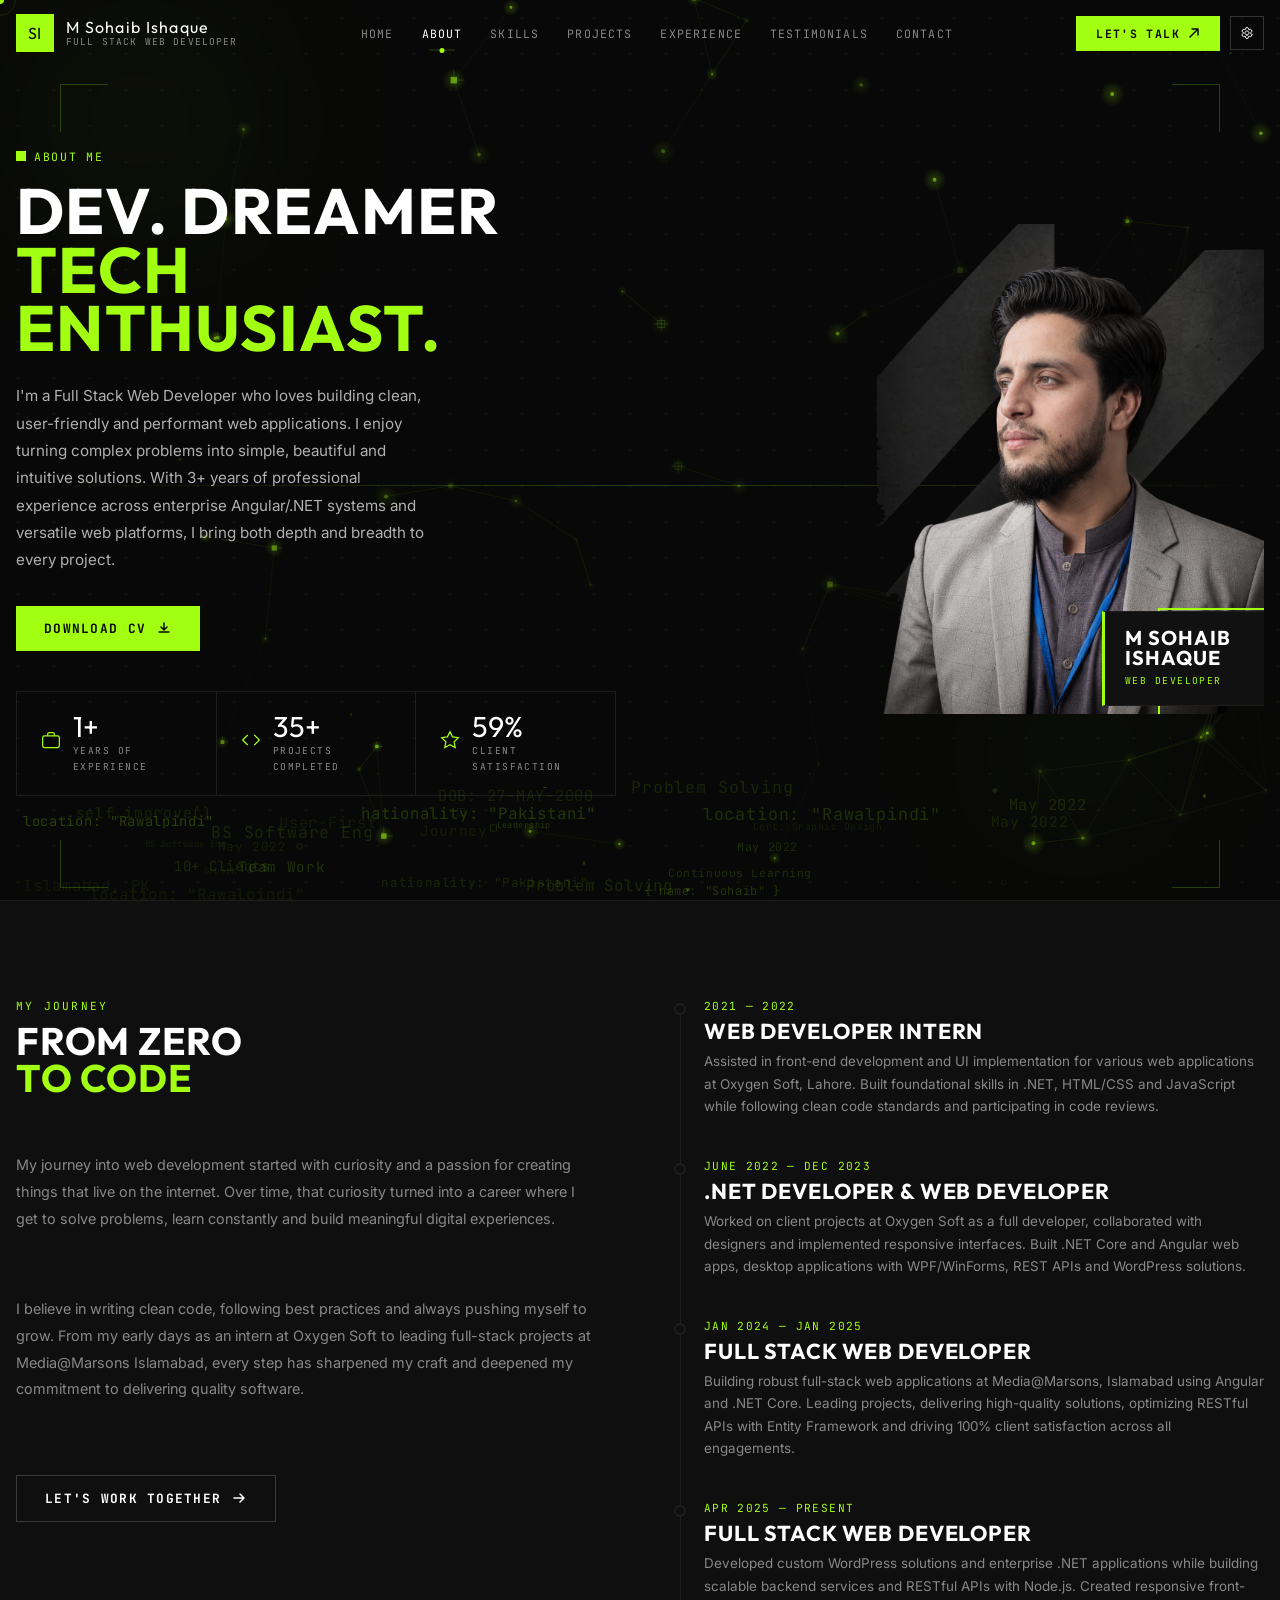
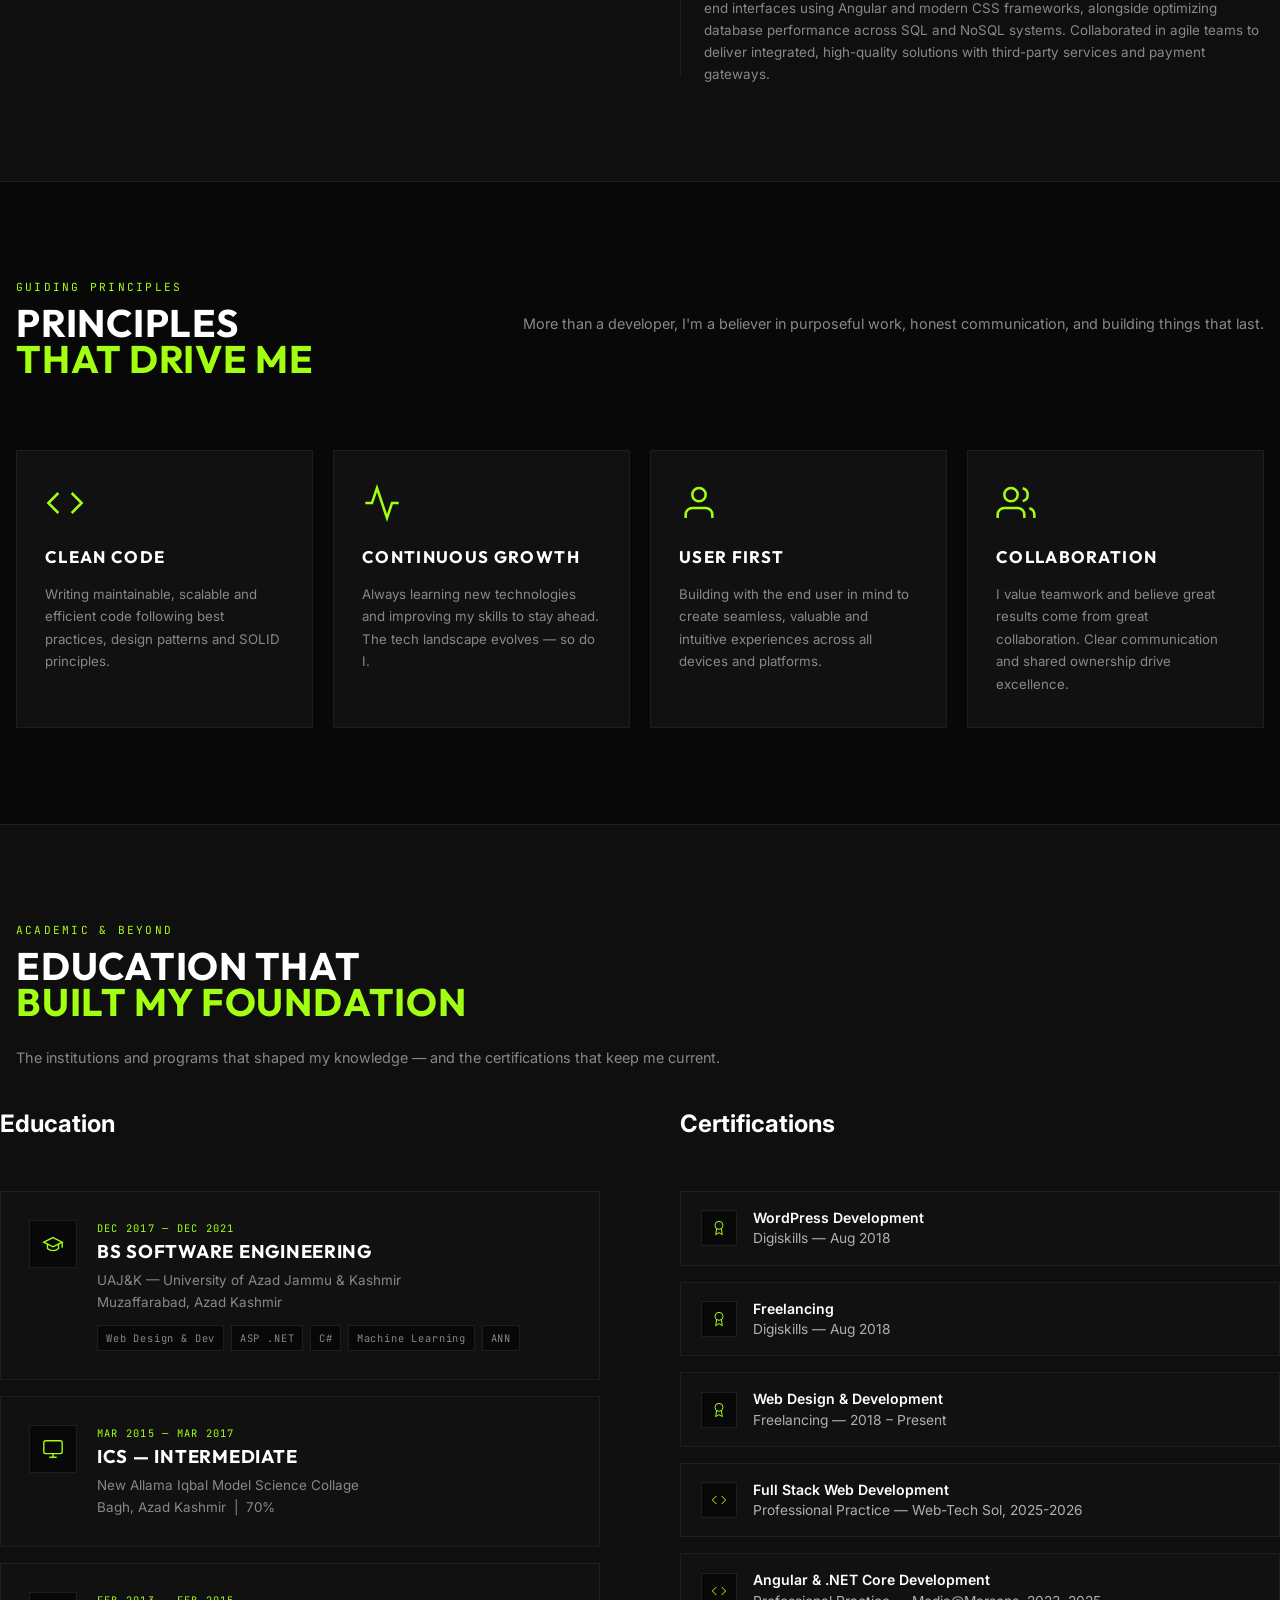
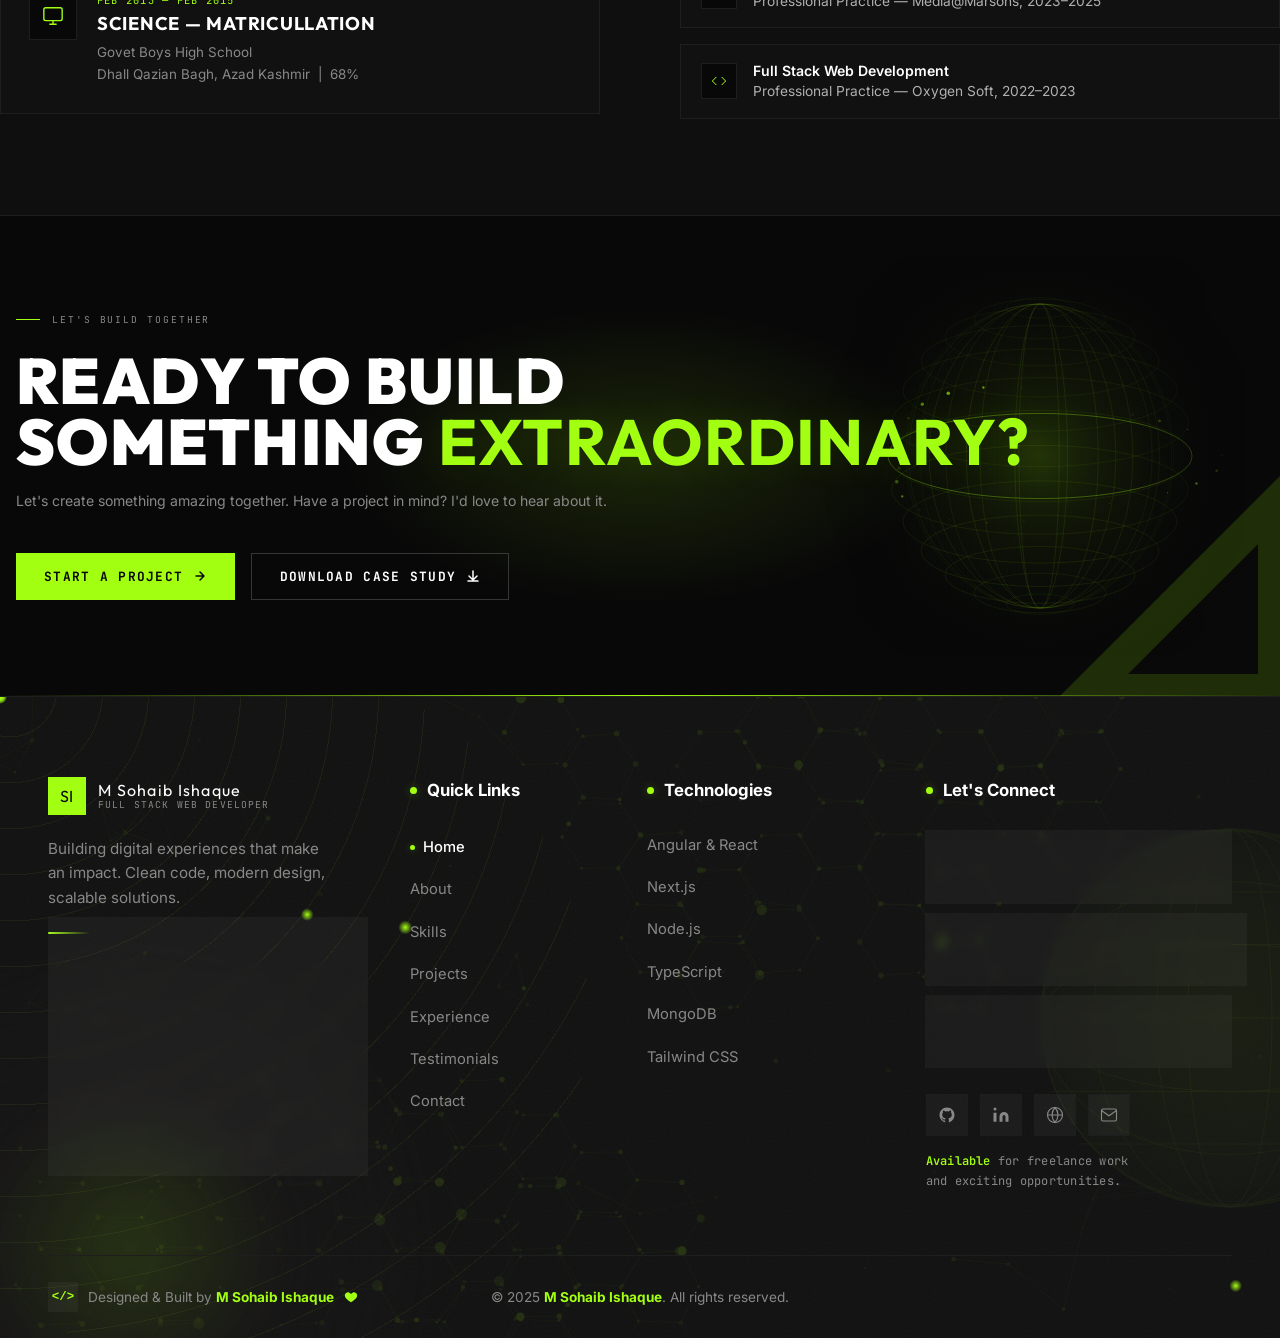
==== about.html @ b633e43a "style: fix responsive design issues and improve visual consistency" ====
<!DOCTYPE html>
<html lang="en">
  <head>
    <meta charset="UTF-8" />
    <meta name="viewport" content="width=device-width, initial-scale=1.0" />
    <meta name="description" content="About M Sohaib Ishaque — Full Stack Web Developer. My journey, values, education and certifications." />
    <title>About — M Sohaib Ishaque</title>
    <link rel="preconnect" href="https://fonts.googleapis.com" />
    <link rel="preconnect" href="https://fonts.gstatic.com" crossorigin />
    <link href="https://fonts.googleapis.com/css2?family=Bebas+Neue&family=Barlow:wght@300;400;500;600;700&family=JetBrains+Mono:wght@400;700&display=swap" rel="stylesheet" />
    <link rel="stylesheet" href="./assets/css/styles.css" />
    <link rel="stylesheet" href="./assets/css/responsive.css" />
    <link rel="icon" type="image/svg+xml" href="data:image/svg+xml,%3Csvg
			xmlns='http://www.w3.org/2000/svg' viewBox='0 0 32 32'%3E%3Crect width='32' height='32' fill='%23A3FF12'/%3E%3Ctext x='50%25' y='50%25' dominant-baseline='central' text-anchor='middle' font-family='sans-serif' font-weight='900' font-size='14' fill='%23000'%3ESI%3C/text%3E%3C/svg%3E" />
  </head>
  <body>
    <div class="cursor" aria-hidden="true"></div>
    <div class="cursor-ring" aria-hidden="true"></div>
    <button class="back-top" aria-label="Back to top">
      <svg width="16" height="16" viewBox="0 0 16 16" fill="none">
        <path d="M8 12V4M4 8l4-4 4 4" stroke="currentColor" stroke-width="1.5" stroke-linecap="round" stroke-linejoin="round" />
      </svg>
    </button>
    <div class="customize-panel" id="customizePanel" aria-hidden="true" role="dialog" aria-label="Theme settings">
      <div class="cp-header">
        <div class="cp-header-left">
          <svg width="14" height="14" viewBox="0 0 16 16" fill="none" aria-hidden="true">
            <path d="M8 1l1.5 3.5L13 6l-3.5 1.5L8 11 6.5 7.5 3 6l3.5-1.5z" fill="rgba(180,150,255,0.9)" />
            <circle cx="13" cy="2" r="1" fill="rgba(180,150,255,0.7)" />
          </svg>
          <span>Customization</span>
        </div>
        <button class="cp-close" id="customizePanelClose" aria-label="Close customize panel">
          <svg width="14" height="14" viewBox="0 0 14 14" fill="none">
            <line x1="2" y1="2" x2="12" y2="12" stroke="currentColor" stroke-width="1.5" stroke-linecap="round" />
            <line x1="12" y1="2" x2="2" y2="12" stroke="currentColor" stroke-width="1.5" stroke-linecap="round" />
          </svg>
        </button>
      </div>
      <div class="cp-accent-bar" aria-hidden="true"></div>
      <div class="cp-streak" aria-hidden="true"></div>
      <p class="cp-section-label"> Theme </p>
      <div class="cp-theme-grid" id="cpThemeGrid">
        <div class="cp-theme-card" data-theme="light" role="radio" aria-checked="false" tabindex="0">
          <div class="cp-icon-wrap">
            <svg width="20" height="20" viewBox="0 0 24 24" fill="none" stroke="rgba(200,180,255,0.85)" stroke-width="1.8" stroke-linecap="round" aria-hidden="true">
              <circle cx="12" cy="12" r="4" />
              <line x1="12" y1="2" x2="12" y2="4" />
              <line x1="12" y1="20" x2="12" y2="22" />
              <line x1="2" y1="12" x2="4" y2="12" />
              <line x1="20" y1="12" x2="22" y2="12" />
              <line x1="4.93" y1="4.93" x2="6.34" y2="6.34" />
              <line x1="17.66" y1="17.66" x2="19.07" y2="19.07" />
              <line x1="4.93" y1="19.07" x2="6.34" y2="17.66" />
              <line x1="17.66" y1="6.34" x2="19.07" y2="4.93" />
            </svg>
          </div>
        </div>
        <div class="cp-theme-card active" data-theme="dark" role="radio" aria-checked="true" tabindex="0">
          <div class="cp-icon-wrap">
            <svg width="20" height="20" viewBox="0 0 24 24" fill="none" stroke="rgba(200,180,255,0.95)" stroke-width="1.8" stroke-linecap="round" aria-hidden="true">
              <path d="M21 12.79A9 9 0 1 1 11.21 3 7 7 0 0 0 21 12.79z" />
            </svg>
          </div>
        </div>
        <div class="cp-theme-card" data-theme="system" role="radio" aria-checked="false" tabindex="0">
          <div class="cp-icon-wrap">
            <svg width="20" height="20" viewBox="0 0 24 24" fill="none" stroke="rgba(200,180,255,0.85)" stroke-width="1.8" stroke-linecap="round" stroke-linejoin="round" aria-hidden="true">
              <rect x="2" y="3" width="20" height="14" rx="2" />
              <path d="M8 21h8M12 17v4" />
            </svg>
          </div>
        </div>
      </div>
      <div class="cp-presets-header">
        <div>
          <p class="cp-section-label" style="margin-bottom:2px">Preset Themes</p>
        </div>
      </div>
      <div class="cp-carousel-wrap">
        <div class="cp-carousel" id="cpSwatchCarousel">
          <div class="cp-swatch" data-swatch="deep-violet">
            <div class="cp-swatch-box active" style="background:linear-gradient(135deg,#A3FF12 0%,#89d313 50%,#6ca116 100%)">
              <div class="cp-check" aria-hidden="true">
                <svg width="9" height="9" viewBox="0 0 10 10" fill="none">
                  <polyline points="2,5 4,7.5 8,3" stroke="#7c3aed" stroke-width="1.8" stroke-linecap="round" stroke-linejoin="round" />
                </svg>
              </div>
              <div class="cp-swatch-radio" aria-hidden="true"></div>
            </div>
            <div class="cp-swatch-label">Deep Violet</div>
          </div>
          <div class="cp-swatch" data-swatch="electric-blue">
            <div class="cp-swatch-box" style="background:linear-gradient(135deg,#1e40af 0%,#2563eb 50%,#60a5fa 100%)">
              <div class="cp-check" aria-hidden="true">
                <svg width="9" height="9" viewBox="0 0 10 10" fill="none">
                  <polyline points="2,5 4,7.5 8,3" stroke="#2563eb" stroke-width="1.8" stroke-linecap="round" stroke-linejoin="round" />
                </svg>
              </div>
              <div class="cp-swatch-radio" aria-hidden="true"></div>
            </div>
            <div class="cp-swatch-label">Electric Blue</div>
          </div>
          <div class="cp-swatch" data-swatch="warm-amber">
            <div class="cp-swatch-box" style="background:linear-gradient(135deg,#b45309 0%,#f59e0b 50%,#fcd34d 100%)">
              <div class="cp-check" aria-hidden="true">
                <svg width="9" height="9" viewBox="0 0 10 10" fill="none">
                  <polyline points="2,5 4,7.5 8,3" stroke="#f59e0b" stroke-width="1.8" stroke-linecap="round" stroke-linejoin="round" />
                </svg>
              </div>
              <div class="cp-swatch-radio" aria-hidden="true"></div>
            </div>
            <div class="cp-swatch-label">Warm Amber</div>
          </div>
          <div class="cp-swatch" data-swatch="soft-rose">
            <div class="cp-swatch-box" style="background:linear-gradient(135deg,#9f1239 0%,#f43f5e 50%,#fda4af 100%)">
              <div class="cp-check" aria-hidden="true">
                <svg width="9" height="9" viewBox="0 0 10 10" fill="none">
                  <polyline points="2,5 4,7.5 8,3" stroke="#f43f5e" stroke-width="1.8" stroke-linecap="round" stroke-linejoin="round" />
                </svg>
              </div>
              <div class="cp-swatch-radio" aria-hidden="true"></div>
            </div>
            <div class="cp-swatch-label">Soft Rose</div>
          </div>
          <div class="cp-swatch" data-swatch="sunset-orange">
            <div class="cp-swatch-box" style="background:linear-gradient(135deg,#c2410c 0%,#ea580c 50%,#fb923c 100%)">
              <div class="cp-check" aria-hidden="true">
                <svg width="9" height="9" viewBox="0 0 10 10" fill="none">
                  <polyline points="2,5 4,7.5 8,3" stroke="#ea580c" stroke-width="1.8" stroke-linecap="round" stroke-linejoin="round" />
                </svg>
              </div>
              <div class="cp-swatch-radio" aria-hidden="true"></div>
            </div>
            <div class="cp-swatch-label">Sunset Orange</div>
          </div>
        </div>
      </div>
    </div>
    <div class="customize-overlay" id="customizeOverlay"></div>
    <nav class="mobile-menu" aria-label="Mobile navigation">
      <a href="index.html" class="mobile-nav-link">Home</a>
      <a href="about.html" class="mobile-nav-link" style="color:var(--accent)">About</a>
      <a href="skills.html" class="mobile-nav-link">Skills</a>
      <a href="projects.html" class="mobile-nav-link">Projects</a>
      <a href="experience.html" class="mobile-nav-link">Experience</a>
      <a href="testimonials.html" class="mobile-nav-link">Testimonials</a>
      <a href="contact.html" class="mobile-nav-link">Contact</a>
    </nav>
    <header class="navbar scrolled" role="banner">
      <div class="container">
        <div class="nav-inner">
          <a href="index.html" class="nav-logo" aria-label="Home">
            <div class="logo-box" aria-hidden="true">SI</div>
            <div class="logo-text">
              <span class="logo-name">M Sohaib Ishaque</span>
              <span class="logo-role">Full Stack Web Developer</span>
            </div>
          </a>
          <nav class="nav-menu" aria-label="Main navigation">
            <a href="index.html" class="nav-link">Home</a>
            <a href="about.html" class="nav-link active">About</a>
            <a href="skills.html" class="nav-link">Skills</a>
            <a href="projects.html" class="nav-link">Projects</a>
            <a href="experience.html" class="nav-link">Experience</a>
            <a href="testimonials.html" class="nav-link">Testimonials</a>
            <a href="contact.html" class="nav-link">Contact</a>
          </nav>
          <div class="nav-right-btns">
            <a href="contact.html" class="nav-cta"> Let's Talk <svg width="12" height="12" viewBox="0 0 12 12" fill="none" aria-hidden="true">
                <path d="M2 10L10 2M10 2H4M10 2v6" stroke="currentColor" stroke-width="1.5" stroke-linecap="round" />
              </svg>
            </a>
            <a href="#0" class="btn btn-outline" id="customizeBtn" aria-label="Customize" aria-expanded="false" aria-controls="customizePanel">
              <svg width="16" height="16" viewBox="0 0 24 24" fill="none" xmlns="http://www.w3.org/2000/svg">
                <path d="M12 15C13.6569 15 15 13.6569 15 12C15 10.3431 13.6569 9 12 9C10.3431 9 9 10.3431 9 12C9 13.6569 10.3431 15 12 15Z" stroke="currentColor" stroke-width="1.5" stroke-linecap="round" stroke-linejoin="round" />
                <path d="M19.4 15.05L18.3 17.05C18.1 17.4 17.7 17.6 17.3 17.5L15.3 16.95C14.9 17.2 14.5 17.4 14.1 17.55L13.7 19.6C13.6 20 13.3 20.3 12.9 20.3H11.1C10.7 20.3 10.4 20 10.3 19.6L9.9 17.55C9.5 17.4 9.1 17.2 8.7 16.95L6.7 17.5C6.3 17.6 5.9 17.4 5.7 17.05L4.6 15.05C4.4 14.7 4.5 14.3 4.8 14.1L6.4 12.9C6.3 12.6 6.3 12.3 6.3 12C6.3 11.7 6.3 11.4 6.4 11.1L4.8 9.9C4.5 9.7 4.4 9.3 4.6 8.95L5.7 6.95C5.9 6.6 6.3 6.4 6.7 6.5L8.7 7.05C9.1 6.8 9.5 6.6 9.9 6.45L10.3 4.4C10.4 4 10.7 3.7 11.1 3.7H12.9C13.3 3.7 13.6 4 13.7 4.4L14.1 6.45C14.5 6.6 14.9 6.8 15.3 7.05L17.3 6.5C17.7 6.4 18.1 6.6 18.3 6.95L19.4 8.95C19.6 9.3 19.5 9.7 19.2 9.9L17.6 11.1C17.7 11.4 17.7 11.7 17.7 12C17.7 12.3 17.7 12.6 17.6 12.9L19.2 14.1C19.5 14.3 19.6 14.7 19.4 15.05Z" stroke="currentColor" stroke-width="1.5" stroke-linecap="round" stroke-linejoin="round" />
              </svg>
            </a>
            <button class="hamburger  btn-outline" aria-label="Toggle menu" aria-expanded="false">
              <span></span>
              <span></span>
              <span></span>
            </button>
          </div>
        </div>
      </div>
    </header>
    <section class="about-hero" id="about-hero" aria-label="About hero">
      <div class="about-hero-bg" aria-hidden="true"></div>
      <div class="container">
        <div class="about-hero-inner">
          <div class="reveal-left">
            <span class="accent-tag">About Me</span>
            <h1 class="about-hero-heading"> Dev. Dreamer <br />
              <span class="green">Tech Enthusiast.</span>
            </h1>
            <p class="about-hero-body"> I'm a Full Stack Web Developer who loves building clean, user-friendly and performant web applications. I enjoy turning complex problems into simple, beautiful and intuitive solutions. With 3+ years of professional experience across enterprise Angular/.NET systems and versatile web platforms, I bring both depth and breadth to every project. </p>
            <a href="./assets/Sohaib_Ishaque_CV.pdf" download class="btn btn-primary"> Download CV <svg width="16" height="16" viewBox="0 0 16 16" fill="none" aria-hidden="true">
                <path d="M8 3v7M5 7l3 3 3-3M3 12h10" stroke="currentColor" stroke-width="1.5" stroke-linecap="round" stroke-linejoin="round" />
              </svg>
            </a>
            <div class="about-mini-stats reveal">
              <div class="mini-stat">
                <div class="mini-stat-icon" aria-hidden="true">
                  <svg width="20" height="20" viewBox="0 0 24 24" fill="none" stroke="currentColor" stroke-width="1.5">
                    <rect x="2" y="7" width="20" height="14" rx="2" />
                    <path d="M16 7V5a2 2 0 0 0-2-2h-4a2 2 0 0 0-2 2v2" />
                  </svg>
                </div>
                <div>
                  <div class="mini-stat-num">
                    <span data-target="3" data-suffix="+">3+</span>
                  </div>
                  <div class="mini-stat-label">Years of <br />Experience </div>
                </div>
              </div>
              <div class="mini-stat">
                <div class="mini-stat-icon" aria-hidden="true">
                  <svg width="20" height="20" viewBox="0 0 24 24" fill="none" stroke="currentColor" stroke-width="1.5">
                    <polyline points="16 18 22 12 16 6" />
                    <polyline points="8 6 2 12 8 18" />
                  </svg>
                </div>
                <div>
                  <div class="mini-stat-num">
                    <span data-target="60" data-suffix="+">60+</span>
                  </div>
                  <div class="mini-stat-label">Projects <br />Completed </div>
                </div>
              </div>
              <div class="mini-stat">
                <div class="mini-stat-icon" aria-hidden="true">
                  <svg width="20" height="20" viewBox="0 0 24 24" fill="none" stroke="currentColor" stroke-width="1.5">
                    <polygon points="12 2 15.09 8.26 22 9.27 17 14.14 18.18 21.02 12 17.77 5.82 21.02 7 14.14 2 9.27 8.91 8.26 12 2" />
                  </svg>
                </div>
                <div>
                  <div class="mini-stat-num">
                    <span data-target="100" data-suffix="%">100%</span>
                  </div>
                  <div class="mini-stat-label">Client <br />Satisfaction </div>
                </div>
              </div>
            </div>
          </div>
          <div class="about-hero-visual reveal-right">
            <div class="about-img-frame">
              <img src="./assets/images/hero-image.png" alt="M Sohaib Ishaque — Full Stack Web Developer" class="about-img-main" loading="eager" />
              <div class="about-img-border" aria-hidden="true"></div>
              <span class="about-plus-tl" aria-hidden="true">+</span>
              <span class="about-plus-br" aria-hidden="true">+</span>
              <div class="about-name-badge">
                <h3>M Sohaib <br />Ishaque </h3>
                <p>Web Developer</p>
              </div>
              <div class="about-diag" aria-hidden="true"></div>
            </div>
          </div>
        </div>
      </div>
    </section>
    <section class="journey-section" id="journey" aria-label="My journey">
      <div class="container">
        <div class="journey-inner">
          <div class="reveal-left">
            <div class="section-header">
              <div class="section-title-group reveal-left ">
                <p class="section-label">My Journey</p>
                <h2 class="about-heading"> From Zero<br />
                  <strong>  To Code</strong>
                </h2>
              </div>
              <p class="journey-body"> My journey into web development started with curiosity and a passion for creating things that live on the internet. Over time, that curiosity turned into a career where I get to solve problems, learn constantly and build meaningful digital experiences. </p>
              <p class="journey-body"> I believe in writing clean code, following best practices and always pushing myself to grow. From my early days as an intern at Oxygen Soft to leading full-stack projects at Media@Marsons Islamabad, every step has sharpened my craft and deepened my commitment to delivering quality software. </p>
              <a href="contact.html" class="btn btn-outline" style="margin-top:0.5rem"> Let's Work Together <svg width="16" height="16" viewBox="0 0 16 16" fill="none" aria-hidden="true">
                  <path d="M3 8h10M9 4l4 4-4 4" stroke="currentColor" stroke-width="1.5" stroke-linecap="round" stroke-linejoin="round" />
                </svg>
              </a>
            </div>
          </div>
          <div class="journey-timeline reveal-right">
            <div class="jt-item">
              <div class="jt-dot" aria-hidden="true"></div>
              <div class="jt-date">2021 — 2022</div>
              <h3 class="jt-role">Web Developer Intern</h3>
              <p class="jt-desc">Assisted in front-end development and UI implementation for various web applications at Oxygen Soft, Lahore. Built foundational skills in .NET, HTML/CSS and JavaScript while following clean code standards and participating in code reviews.</p>
            </div>
            <div class="jt-item">
              <div class="jt-dot" aria-hidden="true"></div>
              <div class="jt-date">June 2022 — Dec 2023</div>
              <h3 class="jt-role">.NET Developer &amp; Web Developer</h3>
              <p class="jt-desc">Worked on client projects at Oxygen Soft as a full developer, collaborated with designers and implemented responsive interfaces. Built .NET Core and Angular web apps, desktop applications with WPF/WinForms, REST APIs and WordPress solutions.</p>
            </div>
            <div class="jt-item">
              <div class="jt-dot" aria-hidden="true"></div>
              <div class="jt-date">Jan 2024 — Jan 2025</div>
              <h3 class="jt-role">Full Stack Web Developer</h3>
              <p class="jt-desc">Building robust full-stack web applications at Media@Marsons, Islamabad using Angular and .NET Core. Leading projects, delivering high-quality solutions, optimizing RESTful APIs with Entity Framework and driving 100% client satisfaction across all engagements.</p>
            </div>
            <div class="jt-item">
              <div class="jt-dot" aria-hidden="true"></div>
              <div class="jt-date">Apr 2025 — Present</div>
              <h3 class="jt-role">Full Stack Web Developer</h3>
              <p class="jt-desc">Developed custom WordPress solutions and enterprise .NET applications while building scalable backend services and RESTful APIs with Node.js. Created responsive front-end interfaces using Angular and modern CSS frameworks, alongside optimizing database performance across SQL and NoSQL systems. Collaborated in agile teams to deliver integrated, high-quality solutions with third-party services and payment gateways.</p>
            </div>
          </div>
        </div>
      </div>
    </section>
    <section class="beliefs-section" id="beliefs" aria-label="What I believe in">
      <div class="container">
        <div class="section-header">
          <div class="section-title-group reveal-left ">
            <p class="section-label">Guiding Principles</p>
            <h2 class="about-heading"> Principles <br />
              <strong> That Drive Me</strong>
            </h2>
          </div>
          <p class="journey-body">More than a developer, I'm a believer in purposeful work, honest communication, and building things that last. </p>
        </div>
        <div class="beliefs-grid">
          <div class="belief-card reveal">
            <div class="belief-icon" aria-hidden="true">
              <svg viewBox="0 0 24 24" fill="none" stroke="currentColor" stroke-width="1.5">
                <polyline points="16 18 22 12 16 6" />
                <polyline points="8 6 2 12 8 18" />
              </svg>
            </div>
            <h3 class="belief-title">Clean Code</h3>
            <p class="belief-desc">Writing maintainable, scalable and efficient code following best practices, design patterns and SOLID principles.</p>
          </div>
          <div class="belief-card reveal">
            <div class="belief-icon" aria-hidden="true">
              <svg viewBox="0 0 24 24" fill="none" stroke="currentColor" stroke-width="1.5">
                <polyline points="22 12 18 12 15 21 9 3 6 12 2 12" />
              </svg>
            </div>
            <h3 class="belief-title">Continuous Growth</h3>
            <p class="belief-desc">Always learning new technologies and improving my skills to stay ahead. The tech landscape evolves — so do I.</p>
          </div>
          <div class="belief-card reveal">
            <div class="belief-icon" aria-hidden="true">
              <svg viewBox="0 0 24 24" fill="none" stroke="currentColor" stroke-width="1.5">
                <path d="M20 21v-2a4 4 0 0 0-4-4H8a4 4 0 0 0-4 4v2" />
                <circle cx="12" cy="7" r="4" />
              </svg>
            </div>
            <h3 class="belief-title">User First</h3>
            <p class="belief-desc">Building with the end user in mind to create seamless, valuable and intuitive experiences across all devices and platforms.</p>
          </div>
          <div class="belief-card reveal">
            <div class="belief-icon" aria-hidden="true">
              <svg viewBox="0 0 24 24" fill="none" stroke="currentColor" stroke-width="1.5">
                <path d="M17 21v-2a4 4 0 0 0-4-4H5a4 4 0 0 0-4 4v2" />
                <circle cx="9" cy="7" r="4" />
                <path d="M23 21v-2a4 4 0 0 0-3-3.87" />
                <path d="M16 3.13a4 4 0 0 1 0 7.75" />
              </svg>
            </div>
            <h3 class="belief-title">Collaboration</h3>
            <p class="belief-desc">I value teamwork and believe great results come from great collaboration. Clear communication and shared ownership drive excellence.</p>
          </div>
        </div>
      </div>
    </section>
    <section class="edu-certs-section" id="education" aria-label="Education and certifications">
      <div class="container">
        <div class="section-title-group reveal-left ">
            <p class="section-label">Academic & Beyond</p>
            <h2 class="about-heading">Education That <br />
              <strong> Built My Foundation</strong>
            </h2>
          </div>
          <p class="journey-body">The institutions and programs that shaped my knowledge — and the certifications that keep me current. </p>
        </div>
        <div class="edu-certs-grid">
          <div class="reveal-left">
            <div class="section-header">
              <h2 class="section-heading">Education</h2>
            </div>
            <div class="edu-card">
              <div class="edu-icon-wrap" aria-hidden="true">
                <svg width="22" height="22" viewBox="0 0 24 24" fill="none" stroke="currentColor" stroke-width="1.5">
                  <path d="M22 10v6M2 10l10-5 10 5-10 5z" />
                  <path d="M6 12v5c3 3 9 3 12 0v-5" />
                </svg>
              </div>
              <div>
                <div class="edu-dates">Dec 2017 — Dec 2021</div>
                <h3 class="edu-degree">BS Software Engineering</h3>
                <p class="edu-institution">UAJ&amp;K — University of Azad Jammu &amp; Kashmir <br />Muzaffarabad, Azad Kashmir &nbsp; </p>
                <div style="margin-top:0.75rem;display:flex;flex-wrap:wrap;gap:0.4rem;">
                  <span class="project-tag">Web Design &amp; Dev</span>
                  <span class="project-tag">ASP .NET</span>
                  <span class="project-tag">C#</span>
                  <span class="project-tag">Machine Learning</span>
                  <span class="project-tag">ANN</span>
                </div>
              </div>
            </div>
            <div class="edu-card">
              <div class="edu-icon-wrap" aria-hidden="true">
                <svg width="22" height="22" viewBox="0 0 24 24" fill="none" stroke="currentColor" stroke-width="1.5">
                  <rect x="2" y="3" width="20" height="14" rx="2" />
                  <path d="M8 21h8M12 17v4" />
                </svg>
              </div>
              <div>
                <div class="edu-dates">Mar 2015 — Mar 2017</div>
                <h3 class="edu-degree">ICS — Intermediate</h3>
                <p class="edu-institution">New Allama Iqbal Model Science Collage <br />Bagh, Azad Kashmir &nbsp;|&nbsp; 70% </p>
              </div>
            </div>
            <div class="edu-card">
              <div class="edu-icon-wrap" aria-hidden="true">
                <svg width="22" height="22" viewBox="0 0 24 24" fill="none" stroke="currentColor" stroke-width="1.5">
                  <rect x="2" y="3" width="20" height="14" rx="2" />
                  <path d="M8 21h8M12 17v4" />
                </svg>
              </div>
              <div>
                <div class="edu-dates">Feb 2013 — Feb 2015</div>
                <h3 class="edu-degree">Science — Matricullation</h3>
                <p class="edu-institution">Govet Boys High School <br />Dhall Qazian Bagh, Azad Kashmir &nbsp;|&nbsp; 68% </p>
              </div>
            </div>
          </div>
          <div class="reveal-right">
            <div class="section-header">
              <h2 class="section-heading">Certifications</h2>
            </div>
            <div class="cert-list">
              <div class="cert-item">
                <div class="cert-icon" aria-hidden="true">
                  <svg width="16" height="16" viewBox="0 0 24 24" fill="none" stroke="currentColor" stroke-width="1.5">
                    <circle cx="12" cy="8" r="6" />
                    <path d="M15.477 12.89 17 22l-5-3-5 3 1.523-9.11" />
                  </svg>
                </div>
                <div class="cert-name">
                  <strong>WordPress Development</strong> Digiskills — Aug 2018
                </div>
              </div>
              <div class="cert-item">
                <div class="cert-icon" aria-hidden="true">
                  <svg width="16" height="16" viewBox="0 0 24 24" fill="none" stroke="currentColor" stroke-width="1.5">
                    <circle cx="12" cy="8" r="6" />
                    <path d="M15.477 12.89 17 22l-5-3-5 3 1.523-9.11" />
                  </svg>
                </div>
                <div class="cert-name">
                  <strong>Freelancing</strong> Digiskills — Aug 2018
                </div>
              </div>
              <div class="cert-item">
                <div class="cert-icon" aria-hidden="true">
                  <svg width="16" height="16" viewBox="0 0 24 24" fill="none" stroke="currentColor" stroke-width="1.5">
                    <circle cx="12" cy="8" r="6" />
                    <path d="M15.477 12.89 17 22l-5-3-5 3 1.523-9.11" />
                  </svg>
                </div>
                <div class="cert-name">
                  <strong>Web Design &amp; Development</strong> Freelancing — 2018 – Present
                </div>
              </div>
              <div class="cert-item">
                <div class="cert-icon" aria-hidden="true">
                  <svg width="16" height="16" viewBox="0 0 24 24" fill="none" stroke="currentColor" stroke-width="1.5">
                    <polyline points="16 18 22 12 16 6" />
                    <polyline points="8 6 2 12 8 18" />
                  </svg>
                </div>
                <div class="cert-name">
                  <strong>Full Stack Web Development</strong> Professional Practice — Web-Tech Sol, 2025-2026
                </div>
              </div>
              <div class="cert-item">
                <div class="cert-icon" aria-hidden="true">
                  <svg width="16" height="16" viewBox="0 0 24 24" fill="none" stroke="currentColor" stroke-width="1.5">
                    <polyline points="16 18 22 12 16 6" />
                    <polyline points="8 6 2 12 8 18" />
                  </svg>
                </div>
                <div class="cert-name">
                  <strong>Angular &amp; .NET Core Development</strong> Professional Practice — Media@Marsons, 2023–2025
                </div>
              </div>
              <div class="cert-item">
                <div class="cert-icon" aria-hidden="true">
                  <svg width="16" height="16" viewBox="0 0 24 24" fill="none" stroke="currentColor" stroke-width="1.5">
                    <polyline points="16 18 22 12 16 6" />
                    <polyline points="8 6 2 12 8 18" />
                  </svg>
                </div>
                <div class="cert-name">
                  <strong>Full Stack Web Development</strong> Professional Practice — Oxygen Soft, 2022–2023
                </div>
              </div>
            </div>
          </div>
        </div>
      </div>
    </section>
    <!-- ════════════════════════════════════════
     CTA BANNER
════════════════════════════════════════ -->
    <section class="cta-banner" aria-label="Call to action">
      <div class="cta-geo" aria-hidden="true"></div>
      <!-- Glowing sphere visualization -->
      <div class="cta-sphere-wrap" aria-hidden="true">
        <canvas class="cta-sphere-canvas" id="ctaSphereCanvas" width="500" height="400"></canvas>
      </div>
      <div class="container">
        <div class="cta-inner">
          <div class="reveal-left">
            <div class="cta-eyebrow">
              <span class="cta-eyebrow-line"></span>
              <span class="cta-eyebrow-text">LET'S BUILD TOGETHER</span>
            </div>
            <h2 class="cta-heading"> READY TO BUILD <br> SOMETHING <span class="accent">EXTRAORDINARY?</span>
            </h2>
            <p class="cta-sub">Let's create something amazing together. Have a project in mind? I'd love to hear about it.</p>
            <div style="display:flex; gap:1rem; flex-wrap:wrap; margin-top:2.5rem;">
              <a href="contact.html" class="btn btn-primary"> Start a Project <svg width="14" height="14" viewBox="0 0 14 14" fill="none" aria-hidden="true">
                  <path d="M3 7h8M7 3l4 4-4 4" stroke="currentColor" stroke-width="1.5" stroke-linecap="round" stroke-linejoin="round" />
                </svg>
              </a>
              <a href="#" class="btn btn-outline"> Download Case Study <svg width="14" height="14" viewBox="0 0 14 14" fill="none" aria-hidden="true">
                  <path d="M7 2v8M3 7l4 4 4-4M2 12h10" stroke="currentColor" stroke-width="1.5" stroke-linecap="round" stroke-linejoin="round" />
                </svg>
              </a>
            </div>
          </div>
        </div>
      </div>
    </section>
    <footer class="site-footer" id="site-footer">
      <div class="footer-bg" aria-hidden="true">
        <svg class="footer-bg-grid-dots" preserveAspectRatio="none" viewBox="0 0 100 100">
          <defs>
            <radialGradient id="FooterDotGlow" cx="50%" cy="50%" r="50%">
              <stop offset="0%" stop-color="var(--accent)" stop-opacity="1" />
              <stop offset="100%" stop-color="var(--accent)" stop-opacity="0" />
            </radialGradient>
          </defs>
          <circle r="0.55" fill="url(#FooterDotGlow)">
            <animateMotion dur="9s" repeatCount="indefinite" path="M -5,18 H 105" rotate="auto" />
          </circle>
          <circle r="0.5" fill="url(#FooterDotGlow)">
            <animateMotion dur="13s" begin="2s" repeatCount="indefinite" path="M 105,46 H -5" rotate="auto" />
          </circle>
          <circle r="0.55" fill="url(#FooterDotGlow)">
            <animateMotion dur="11s" begin="4.5s" repeatCount="indefinite" path="M -5,74 H 105" rotate="auto" />
          </circle>
          <circle r="0.5" fill="url(#FooterDotGlow)">
            <animateMotion dur="10s" begin="1s" repeatCount="indefinite" path="M 24,-5 V 105" rotate="auto" />
          </circle>
          <circle r="0.55" fill="url(#FooterDotGlow)">
            <animateMotion dur="14s" begin="6s" repeatCount="indefinite" path="M 62,105 V -5" rotate="auto" />
          </circle>
          <circle r="0.5" fill="url(#FooterDotGlow)">
            <animateMotion dur="12s" begin="3s" repeatCount="indefinite" path="M 88,-5 V 105" rotate="auto" />
          </circle>
        </svg>
        <div class="footer-bg-glow-blob"></div>
        <div class="footer-bg-radar"></div>
        <div class="footer-bg-globe">
          <svg viewBox="0 0 400 400" class="footer-globe-svg">
            <defs>
              <radialGradient id="FooterGlobeFade" cx="50%" cy="50%" r="60%">
                <stop offset="0%" stop-color="var(--accent)" stop-opacity="0.055" />
                <stop offset="100%" stop-color="var(--accent)" stop-opacity="0.006" />
              </radialGradient>
            </defs>
            <g stroke="var(--accent)" stroke-width="0.75" fill="none" opacity="0.055">
              <ellipse cx="200" cy="200" rx="180" ry="180" />
              <ellipse cx="200" cy="200" rx="180" ry="70" />
              <ellipse cx="200" cy="200" rx="180" ry="130" />
              <ellipse cx="200" cy="200" rx="180" ry="178" transform="rotate(0 200 200)" />
              <ellipse cx="200" cy="200" rx="70" ry="180" />
              <ellipse cx="200" cy="200" rx="130" ry="180" />
              <ellipse cx="200" cy="200" rx="40" ry="180" />
              <line x1="20" y1="200" x2="380" y2="200" />
              <line x1="30" y1="130" x2="370" y2="130" />
              <line x1="30" y1="270" x2="370" y2="270" />
              <line x1="55" y1="80" x2="345" y2="80" />
              <line x1="55" y1="320" x2="345" y2="320" />
            </g>
            <circle cx="200" cy="200" r="180" fill="url(#FooterGlobeFade)" />
          </svg>
        </div>
        <div class="footer-bg-noise"></div>
      </div>
      <div class="footer-inner">
        <div class="footer-grid">
          <div class="footer-col footer-col--brand">
            <a href="#" class="nav-logo" aria-label="Home">
              <div class="logo-box" aria-hidden="true">SI</div>
              <div class="logo-text">
                <span class="logo-name">M Sohaib Ishaque</span>
                <span class="logo-role">Full Stack Web Developer</span>
              </div>
            </a>
            <p class="brand-tagline">Building digital experiences that make an impact. Clean code, modern design, scalable solutions.</p>
            <div class="brand-rule" aria-hidden="true"></div>
            <div class="footer-cta-card">
              <div class="footer-cta-icon" aria-hidden="true">
                <svg width="20" height="20" viewBox="0 0 24 24" fill="none" stroke="currentColor" stroke-width="2" stroke-linecap="round" stroke-linejoin="round">
                  <path d="M3 11l18-8-8 18-2-8-8-2z" />
                </svg>
              </div>
              <h3 class="footer-cta-title">Let's work together</h3>
              <p class="footer-cta-text">Have a project in mind or just want to say hi? I'd love to hear from you.</p>
              <a href="contact.html" class="footer-cta-button"> Get In Touch <svg width="14" height="14" viewBox="0 0 24 24" fill="none" stroke="currentColor" stroke-width="2.5" stroke-linecap="round" stroke-linejoin="round" aria-hidden="true">
                  <line x1="7" y1="17" x2="17" y2="7" />
                  <polyline points="7 7 17 7 17 17" />
                </svg>
              </a>
            </div>
          </div>
          <nav class="footer-col footer-col--nav" aria-labelledby="footer-nav-heading">
            <h3 class="footer-col-heading" id="footer-nav-heading">
              <span class="dot" aria-hidden="true"></span>Quick Links
            </h3>
            <ul class="footer-link-list">
              <li>
                <a href="index.htnl" class="footer-link-active">
                  <span class="dot dot--small" aria-hidden="true"></span>Home </a>
              </li>
              <li>
                <a href="about.htnl">About</a>
              </li>
              <li>
                <a href="skills.htnl">Skills</a>
              </li>
              <li>
                <a href="projects.html">Projects</a>
              </li>
              <li>
                <a href="experience.html">Experience</a>
              </li>
              <li>
                <a href="testimonials.html">Testimonials</a>
              </li>
              <li>
                <a href="contact.html">Contact</a>
              </li>
            </ul>
          </nav>
          <nav class="footer-col footer-col--services" aria-labelledby="footer-services-heading">
            <h3 class="footer-col-heading" id="footer-services-heading">
              <span class="dot" aria-hidden="true"></span>Technologies
            </h3>
            <ul class="footer-link-list">
              <li>
                <a href="skills.htnl">Angular &amp; React</a>
              </li>
              <li>
                <a href="skills.htnl">Next.js</a>
              </li>
              <li>
                <a href="skills.htnl">Node.js</a>
              </li>
              <li>
                <a href="skills.htnl">TypeScript</a>
              </li>
              <li>
                <a href="skills.htnl">MongoDB</a>
              </li>
              <li>
                <a href="skills.htnl">Tailwind CSS</a>
              </li>
            </ul>
          </nav>
          <div class="footer-col footer-col--contact" id="FooterContact">
            <h3 class="footer-col-heading">
              <span class="dot" aria-hidden="true"></span>Let's Connect
            </h3>
            <ul class="footer-contact-list">
              <li class="footer-contact-item">
                <span class="footer-contact-icon" aria-hidden="true">
                  <svg width="16" height="16" viewBox="0 0 24 24" fill="none" stroke="currentColor" stroke-width="2" stroke-linecap="round" stroke-linejoin="round">
                    <path d="M22 16.92v3a2 2 0 0 1-2.18 2 19.79 19.79 0 0 1-8.63-3.07 19.5 19.5 0 0 1-6-6 19.79 19.79 0 0 1-3.07-8.67A2 2 0 0 1 4.11 2h3a2 2 0 0 1 2 1.72c.127.96.361 1.903.7 2.81a2 2 0 0 1-.45 2.11L8.09 9.91a16 16 0 0 0 6 6l1.27-1.27a2 2 0 0 1 2.11-.45c.907.339 1.85.573 2.81.7A2 2 0 0 1 22 16.92z" />
                  </svg>
                </span>
                <span class="footer-contact-text">
                  <a href="tel:+15551234567">+92 3038464315</a>
                  <span class="footer-contact-sub">Mon - Fri, 9AM - 6PM EST</span>
                </span>
              </li>
              <li class="footer-contact-item">
                <span class="footer-contact-icon" aria-hidden="true">
                  <svg width="16" height="16" viewBox="0 0 24 24" fill="none" stroke="currentColor" stroke-width="2" stroke-linecap="round" stroke-linejoin="round">
                    <path d="M4 4h16c1.1 0 2 .9 2 2v12c0 1.1-.9 2-2 2H4c-1.1 0-2-.9-2-2V6c0-1.1.9-2 2-2z" />
                    <polyline points="22,6 12,13 2,6" />
                  </svg>
                </span>
                <span class="footer-contact-text">
                  <a href="mailto:engineer.sohaibishaque@gmail.com">engineer.sohaibishaque@gmail.com</a>
                  <span class="footer-contact-sub">I'll get back to you soon</span>
                </span>
              </li>
              <li class="footer-contact-item">
                <span class="footer-contact-icon" aria-hidden="true">
                  <svg width="16" height="16" viewBox="0 0 24 24" fill="none" stroke="currentColor" stroke-width="2" stroke-linecap="round" stroke-linejoin="round">
                    <path d="M21 10c0 7-9 13-9 13s-9-6-9-13a9 9 0 0 1 18 0z" />
                    <circle cx="12" cy="10" r="3" />
                  </svg>
                </span>
                <span class="footer-contact-text">
                  <span class="contact-static">Rawalpindi, Pakistan</span>
                  <span class="footer-contact-sub">Available for remote work</span>
                </span>
              </li>
            </ul>
            <ul class="footer-social-list" aria-label="Social media links">
              <li>
                <a href="https://github.com/Sohaib-Ishaque" class="social-icon" aria-label="GitHub" target="_blank" rel="noopener noreferrer">
                  <svg width="18" height="18" viewBox="0 0 24 24" fill="currentColor">
                    <path d="M12 2C6.477 2 2 6.484 2 12.017c0 4.425 2.865 8.18 6.839 9.504.5.092.682-.217.682-.483 0-.237-.008-.868-.013-1.703-2.782.605-3.369-1.343-3.369-1.343-.454-1.158-1.11-1.466-1.11-1.466-.908-.62.069-.608.069-.608 1.003.07 1.531 1.032 1.531 1.032.892 1.53 2.341 1.088 2.91.832.092-.647.35-1.088.636-1.338-2.22-.253-4.555-1.113-4.555-4.951 0-1.093.39-1.988 1.029-2.688-.103-.253-.446-1.272.098-2.65 0 0 .84-.27 2.75 1.026A9.564 9.564 0 0 1 12 6.844a9.59 9.59 0 0 1 2.504.337c1.909-1.296 2.747-1.027 2.747-1.027.546 1.379.202 2.398.1 2.651.64.7 1.028 1.595 1.028 2.688 0 3.848-2.339 4.695-4.566 4.943.359.309.678.92.678 1.855 0 1.338-.012 2.419-.012 2.747 0 .268.18.58.688.482A10.019 10.019 0 0 0 22 12.017C22 6.484 17.522 2 12 2z" />
                  </svg>
                </a>
              </li>
              <li>
                <a href="https://www.linkedin.com/in/engineer-sohaib-ishaque-765b34171/" class="social-icon" aria-label="LinkedIn" target="_blank" rel="noopener noreferrer">
                  <svg width="18" height="18" viewBox="0 0 24 24" fill="currentColor">
                    <path d="M16 8a6 6 0 0 1 6 6v7h-4v-7a2 2 0 0 0-2-2 2 2 0 0 0-2 2v7h-4v-7a6 6 0 0 1 6-6z" />
                    <rect x="2" y="9" width="4" height="12" />
                    <circle cx="4" cy="4" r="2" />
                  </svg>
                </a>
              </li>
              <li>
                <a href="https://sohaibishaque.com" class="social-icon" aria-label="Website" target="_blank" rel="noopener noreferrer">
                  <svg width="18" height="18" viewBox="0 0 24 24" fill="none" stroke="currentColor" stroke-width="1.5">
                    <circle cx="12" cy="12" r="10" />
                    <path d="M2 12h20M12 2a15.3 15.3 0 0 1 4 10 15.3 15.3 0 0 1-4 10 15.3 15.3 0 0 1-4-10 15.3 15.3 0 0 1 4-10z" />
                  </svg>
                </a>
              </li>
              <li>
                <a href="mailto:engineer.sohaibishaque@gmail.com" class="social-icon" aria-label="Email">
                  <svg width="18" height="18" viewBox="0 0 24 24" fill="none" stroke="currentColor" stroke-width="1.5">
                    <path d="M4 4h16c1.1 0 2 .9 2 2v12c0 1.1-.9 2-2 2H4c-1.1 0-2-.9-2-2V6c0-1.1.9-2 2-2z" />
                    <polyline points="22,6 12,13 2,6" />
                  </svg>
                </a>
              </li>
            </ul>
            <p class="freelance-note">
              <strong>Available</strong> for freelance work <br />and exciting opportunities.
            </p>
          </div>
        </div>
        <div class="footer-bottom">
          <div class="bottom-left">
            <span class="code-icon" aria-hidden="true">&lt;/&gt;</span>
            <span>Designed &amp; Built by <span class="accent">M Sohaib Ishaque</span>
            </span>
            <svg class="heart-icon" width="14" height="14" viewBox="0 0 24 24" fill="currentColor" aria-hidden="true">
              <path d="M12 21s-7.5-4.6-10-9.1C.5 8.4 2 4.8 5.6 4.1c2-.4 4 .5 6.4 2.9 2.4-2.4 4.4-3.3 6.4-2.9C22 4.8 23.5 8.4 22 11.9 19.5 16.4 12 21 12 21z" />
            </svg>
          </div>
          <div class="bottom-center"> &copy; 2025 <span class="accent">M Sohaib Ishaque</span>. All rights reserved. </div>
        </div>
      </div>
    </footer>
    <script src="./assets/js/constants.js"></script>
    <script src="./assets/js/utils.js"></script>
    <script src="./assets/js/animations.js"></script>
    <script src="./assets/js/textures.js"></script>
    <script src="./assets/js/interactions.js"></script>
    <script src="./assets/js/main.js"></script>
  </body>
</html>
---- assets/css/styles.css ----
/* ===================================================
   M SOHAIB ISHAQUE — PORTFOLIO STYLESHEET (REFACTORED)
   =================================================== */

@import url("https://fonts.googleapis.com/css2?family=Bebas+Neue&family=Barlow:wght@300;400;500;600;700&family=JetBrains+Mono:wght@400;700&display=swap");
@import url("https://fonts.googleapis.com/css2?family=Merriweather+Sans:ital,wght@0,300..800;1,300..800&family=Outfit:wght@100..900&display=swap");
@import url("https://fonts.googleapis.com/css2?family=Inter:ital,opsz,wght@0,14..32,100..900;1,14..32,100..900&family=Montserrat:ital,wght@0,100..900;1,100..900&display=swap");

:root {
  --bg: #080808;
  --bg-2: #0f0f0f;
  --bg-card: #111111;
  --bg-card-hover: #161616;
  --border: #1e1e1e;
  --border-light: rgba(255, 255, 255, 0.08);
  --border-accent: var(--accent-dim);

  --accent: #a3ff12;
  --accent-dim: rgba(163, 255, 18, 0.12);

  --white: #ffffff;
  --white-dim: rgba(255, 255, 255, 0.9);
  --gray: #888888;
  --gray-light: #b0b0b0;
  --gray-muted: rgba(255, 255, 255, 0.6);
  --gray-dim: rgba(255, 255, 255, 0.18);
  --gray-dark: rgba(255, 255, 255, 0.04);
  --overlay: rgba(26, 24, 24, 0.521);

  --font-head: "Outfit", sans-serif;
  --font-body: "Inter", -apple-system, BlinkMacSystemFont, "Segoe UI",
    sans-serif;
  --font-mono: "JetBrains Mono", monospace;

  --max-w: 1260px;
  --nav-h: 70px;

  --sh1: 0 1px 3px rgba(0, 0, 0, 0.06), 0 1px 2px var(--accent-dim);
  --sh2: 0 4px 16px rgba(0, 0, 0, 0.08), 0 1px 4px var(--accent-dim);
  --sh3: 0 12px 40px rgba(0, 0, 0, 0.14), 0 4px 12px var(--accent-dim);
  --sh-dark: 0 20px 60px rgba(0, 0, 0, 0.5);
  --sh-accent: 0 0 16px var(--accent-dim);
  --sh-accent-sm: 0 0 14px var(--accent-dim);

  --transition: 0.35s cubic-bezier(0.4, 0, 0.2, 1);
  --transition-fast: 0.2s ease;
  --transition-smooth: 0.4s cubic-bezier(0.4, 0, 0.2, 1);
  --ease-bounce: cubic-bezier(0.34, 1.56, 0.64, 1);

  --si-accent: var(--accent);
  --si-bg: var(--bg);
  --si-bg-card: var(--bg-card);
  --si-border: var(--border);
  --si-ease: cubic-bezier(0.4, 0, 0.2, 1);
  --si-transition: 0.35s var(--si-ease);

  --si-ticker-dur: 40s;
}

html.theme-light {
  --bg: #f5f5f5;
  --bg-2: #ebebeb;
  --bg-card: #ffffff;
  --bg-card-hover: #f0f0f0;

  --border: #d4d4d4;
  --border-light: rgba(0, 0, 0, 0.08);

  --br-none: 0;
  --br-sml: 5px;
  --br-md: 12px;
  --br-lg: 20px;
  --br-round: 50%;

  --white: #0a0a0a;
  --white-dim: rgba(10, 10, 10, 0.88);
  --gray: #555555;
  --gray-light: #333333;
  --gray-muted: rgba(10, 10, 10, 0.55);
  --gray-dim: rgba(0, 0, 0, 0.14);
  --gray-dark: rgba(0, 0, 0, 0.04);

  --sh1: 0 1px 3px rgba(0, 0, 0, 0.08), 0 1px 2px var(--accent-dim);
  --sh2: 0 4px 16px rgba(0, 0, 0, 0.1), 0 1px 4px var(--accent-dim);
  --sh3: 0 12px 40px rgba(0, 0, 0, 0.12), 0 4px 12px var(--accent-dim);
  --sh-dark: 0 20px 60px rgba(0, 0, 0, 0.18);

  --si-bg: var(--bg);
  --si-bg-card: var(--bg-card);
  --si-border: var(--border);
  color-scheme: light;
}

*,
*::before,
*::after {
  box-sizing: border-box;
  margin: 0;
  padding: 0;
}
html {
  scroll-behavior: smooth;
  font-size: 16px;
}
body {
  background: var(--bg);
  color: var(--white);
  font-family: var(--font-body);
  font-weight: 400;
  line-height: 1.65;
  overflow-x: hidden;
}
img {
  display: block;
  max-width: 100%;
}
a {
  color: inherit;
  text-decoration: none;
}
ul {
  list-style: none;
}
button {
  cursor: pointer;
  border: none;
  background: none;
  font-family: inherit;
}
input,
textarea {
  font-family: inherit;
}

html.theme-light body {
  background: var(--bg);
  color: var(--white);
}

html.theme-light ::-webkit-scrollbar-track {
  background: var(--bg-2);
}
html.theme-light ::-webkit-scrollbar-thumb {
  background: var(--border);
}

html.theme-light .navbar {
  background: rgba(245, 245, 245, 0.92);
}
html.theme-light .navbar.scrolled {
  background: rgba(245, 245, 245, 0.97);
  box-shadow: 0 1px 0 var(--border);
}
html.theme-light .mobile-menu {
  background: var(--bg);
}
html.theme-light #preloader {
  background: var(--bg);
}
html.theme-light ::selection {
  background: var(--accent);
  color: #000;
}

html.theme-light .project-card,
html.theme-light .pg-card,
html.theme-light .value-card,
html.theme-light .skill-cat-box,
html.theme-light .other-skill-card,
html.theme-light .tool-item,
html.theme-light .testi-card,
html.theme-light .testimonial-card,
html.theme-light .edu-card,
html.theme-light .cert-item,
html.theme-light .belief-card,
html.theme-light .ci-card,
html.theme-light .si-ticker-item,
html.theme-light .form-input,
html.theme-light .form-textarea {
  background: var(--bg-card);
  border-color: var(--border);
}

html.theme-light .si-ticker-label {
  color: var(--gray);
}
html.theme-light .si-ticker-item:hover .si-ticker-label {
  color: var(--white);
}

html.theme-light footer {
  background: var(--bg-2);
  border-top: 1px solid var(--border);
}

html.theme-light .section-num {
  color: rgba(0, 0, 0, 0.04);
}

html.theme-light .skill-bar-track,
html.theme-light html.theme-light .tag,
html.theme-light .proj-tag,
html.theme-light html {
  transition: background-color 0.3s ease, color 0.3s ease;
}
body,
.navbar,
.project-card,
.pg-card,
.value-card,
.skill-cat-box,
.other-skill-card,
.tool-item,
.testi-card,
.testimonial-card,
.edu-card,
.cert-item,
.belief-card,
.ci-card,
.si-ticker-item,
.form-input,
.form-textarea,
footer {
  transition: background-color 0.3s ease, border-color 0.3s ease,
    color 0.3s ease, box-shadow 0.3s ease;
}

::-webkit-scrollbar {
  width: 10px;
}
::-webkit-scrollbar-track {
  background: var(--bg);
}
::-webkit-scrollbar-thumb {
  background: var(--white);
}
::-webkit-scrollbar-thumb:hover {
  background: var(--accent);
}
::selection {
  background: var(--accent);
  color: var(--bg);
}

.container {
  width: min(var(--max-w), 100% - 2rem);
  margin-inline: auto;
}

.section-side {
  position: absolute;
  left: -3.5rem;
  top: 0;
  display: flex;
  flex-direction: column;
  align-items: center;
  gap: 0.5rem;
  pointer-events: none;
}
.section-side span {
  font-family: var(--font-mono);
  font-size: 0.65rem;
  color: var(--gray);
  writing-mode: vertical-rl;
  letter-spacing: 0.15em;
  text-transform: uppercase;
}
.section-num {
  font-family: var(--font-head);
  font-size: 3.5rem;
  color: var(--border);
  line-height: 1;
  display: block;
}

.section-wrap {
  position: relative;
}

.reveal {
  opacity: 0;
  transform: translateY(40px);
  transition: opacity 0.7s ease, transform 0.7s ease;
}
.reveal.visible {
  opacity: 1;
  transform: translateY(0);
}
.reveal-left {
  opacity: 0;
  transform: translateX(-40px);
  transition: opacity 0.7s ease, transform 0.7s ease;
}
.reveal-left.visible {
  opacity: 1;
  transform: translateX(0);
}
.reveal-right {
  opacity: 0;
  transform: translateX(40px);
  transition: opacity 0.7s ease, transform 0.7s ease;
}
.reveal-right.visible {
  opacity: 1;
  transform: translateX(0);
}

.accent-tag {
  display: inline-flex;
  align-items: center;
  gap: 0.5rem;
  font-family: var(--font-mono);
  font-size: 0.72rem;
  color: var(--accent);
  letter-spacing: 0.15em;
  text-transform: uppercase;
  margin-bottom: 1rem;
}
.accent-tag::before {
  content: "";
  display: block;
  width: 10px;
  height: 10px;
  background: var(--accent);
}

.btn {
  display: inline-flex;
  align-items: center;
  gap: 0.6rem;
  padding: 0.75rem 1.75rem;
  font-family: var(--font-mono);
  font-size: 0.8rem;
  font-weight: 700;
  letter-spacing: 0.1em;
  text-transform: uppercase;
  transition: var(--transition);
  position: relative;
  overflow: hidden;
}
.btn::before {
  content: "";
  position: absolute;
  inset: 0;
  transform: scaleX(0);
  transform-origin: left;
  transition: transform var(--transition);
}
.btn:hover::before {
  transform: scaleX(1);
}

.btn-primary {
  background: var(--accent);
  color: var(--bg);
}
.btn-primary::before {
  background: var(--gray-dark);
}
.btn-primary:hover {
  transform: translateY(-2px);
  box-shadow: 0 8px 24px var(--accent-dim);
}
.btn-outline {
  border: 1px solid var(--gray-dim);
  color: var(--white);
}
.btn-outline::before {
  background: var(--gray-dark);
}
.btn-outline:hover {
  border-color: var(--accent);
  color: var(--accent);
  transform: translateY(-2px);
}

.btn-outline.hamburger {
  width: 40px;
  padding: 0.5rem;
}
.btn svg {
  flex-shrink: 0;
  transition: transform var(--transition);
}
.btn:hover svg {
  transform: translateX(3px);
}

#preloader {
  position: fixed;
  inset: 0;
  background: var(--bg);
  z-index: 9999;
  display: flex;
  flex-direction: column;
  align-items: center;
  justify-content: center;
  gap: 1.5rem;
  transition: opacity 0.6s ease, visibility 0.6s ease;
}
#preloader.hidden {
  opacity: 0;
  visibility: hidden;
}
.preloader-logo {
  font-family: var(--font-head);
  font-size: 4rem;
  color: var(--accent);
  letter-spacing: 0.1em;
  animation: pulse 1.2s ease-in-out infinite;
}
.preloader-bar {
  width: 200px;
  height: 2px;
  background: var(--border);
  position: relative;
  overflow: hidden;
}
.preloader-bar::after {
  content: "";
  position: absolute;
  left: -100%;
  top: 0;
  width: 100%;
  height: 100%;
  background: var(--accent);
  animation: load 1.4s ease forwards;
}
@keyframes load {
  to {
    left: 0;
  }
}
@keyframes pulse {
  0%,
  100% {
    opacity: 1;
  }
  50% {
    opacity: 0.4;
  }
}

.navbar {
  position: fixed;
  top: 0;
  left: 0;
  right: 0;
  height: var(--nav-h);
  z-index: 1000;
  transition: background var(--transition), box-shadow var(--transition);
}
.navbar.scrolled {
  background: var(--si-bg);
  backdrop-filter: blur(16px);
  box-shadow: 0 1px 0 var(--border);
}
.nav-inner {
  display: flex;
  align-items: center;
  justify-content: space-between;
  height: 100%;
  padding: 14px 0;
}
.nav-logo {
  display: flex;
  align-items: center;
  gap: 0.75rem;
}
.logo-box {
  width: 38px;
  height: 38px;
  background: var(--accent);
  display: flex;
  align-items: center;
  justify-content: center;
  font-family: var(--font-head);
  font-size: 1rem;
  color: var(--bg);
  letter-spacing: 0.05em;
  flex-shrink: 0;
}
.logo-text {
  display: flex;
  flex-direction: column;
  line-height: 1.1;
}
.logo-name {
  font-family: var(--font-head);
  font-size: 1rem;
  letter-spacing: 0.08em;
  color: var(--white);
}
.logo-role {
  font-family: var(--font-mono);
  font-size: 0.6rem;
  color: var(--gray);
  letter-spacing: 0.12em;
  text-transform: uppercase;
}
.nav-menu {
  display: flex;
  align-items: center;
  gap: 0.25rem;
}
.nav-link {
  font-family: var(--font-mono);
  font-size: 0.72rem;
  color: var(--gray);
  letter-spacing: 0.1em;
  text-transform: uppercase;
  padding: 0.4rem 0.75rem;
  transition: color var(--transition);
  position: relative;
}
.nav-link::after {
  content: "";
  position: absolute;
  bottom: -2px;
  left: 50%;
  transform: translateX(-50%) scaleX(0);
  width: 40%;
  height: 2px;
  background: var(--accent-dim);
  transition: transform var(--transition);
}
.nav-link:hover,
.nav-link.active {
  color: var(--white);
}
.nav-link:hover::after,
.nav-link.active::after {
  transform: translateX(-50%) scaleX(1);
}

.nav-link.active::before {
  content: "";
  position: absolute;
  bottom: -4px;
  left: 50%;
  transform: translateX(-50%);
  width: 5px;
  height: 5px;
  background: var(--accent);
  border-radius: 50%;
  transition: transform var(--transition);
}
.nav-right-btns {
  display: flex;
  align-items: center;
  gap: 10px;
}
.nav-right-btns .btn {
  padding: 0.5rem;
}

.nav-cta {
  display: flex;
  align-items: center;
  gap: 0.5rem;
  background: var(--accent);
  color: var(--bg);
  padding: 0.5rem 1.25rem;
  font-family: var(--font-mono);
  font-size: 0.72rem;
  font-weight: 700;
  letter-spacing: 0.12em;
  text-transform: uppercase;
  transition: var(--transition);
}
.nav-cta:hover {
  background: var(--white);
  transform: translateY(-1px);
}

.hamburger {
  display: none;
  flex-direction: column;
  gap: 5px;
  width: 28px;
  padding: 4px 0;
}
.hamburger span {
  display: block;
  height: 2px;
  background: var(--white);
  transition: var(--transition);
  transform-origin: left;
}
.hamburger.open span:nth-child(1) {
  transform: rotate(45deg) translateY(-1px);
}
.hamburger.open span:nth-child(2) {
  opacity: 0;
  transform: scaleX(0);
}
.hamburger.open span:nth-child(3) {
  transform: rotate(-45deg) translateY(1px);
}

#home {
  min-height: 100vh;
  padding-top: var(--nav-h);
  display: flex;
  align-items: center;
  position: relative;
  overflow: hidden;
}
.hero-grid-bg {
  position: absolute;
  inset: 0;
  pointer-events: none;
}
.hero-glow {
  position: absolute;
  background: radial-gradient(circle, var(--accent-dim) 0%, transparent 70%);
  top: -100px;
  right: 0;
  pointer-events: none;
}
.hero-inner {
  display: grid;
  grid-template-columns: 1fr 1fr;
  align-items: center;
  gap: 4rem;
  padding: 2rem 0;
  position: relative;
  z-index: 1;
}
.hero-label {
  font-family: var(--font-mono);
  font-size: 0.72rem;
  color: var(--accent);
  letter-spacing: 0.2em;
  text-transform: uppercase;
  margin-bottom: 1.25rem;
  display: flex;
  align-items: center;
  gap: 0.75rem;
}
.hero-label::before {
  content: "";
  display: inline-block;
  width: 10px;
  height: 10px;
  background: var(--accent);
  animation: blink 2s ease-in-out infinite;
}
@keyframes blink {
  0%,
  100% {
    opacity: 1;
  }
  50% {
    opacity: 0.2;
  }
}
.hero-headline {
  font-family: var(--font-head);
  font-size: clamp(4rem, 5vw, 6rem);
  line-height: 0.92;
  letter-spacing: 0.02em;
  text-transform: uppercase;
  margin-bottom: 1rem;
}
.hero-headline .line-accent {
  color: var(--accent);
  display: block;
}
.hero-headline .line-white {
  color: var(--white);
  display: block;
}

.hero-sub {
  color: var(--gray-light);
  font-size: 1rem;
  max-width: 440px;
  margin-bottom: 2.25rem;
  line-height: 1.75;
}
.hero-btns {
  display: flex;
  gap: 1rem;
  flex-wrap: wrap;
  margin-bottom: 3rem;
}
.hero-tech {
  border-top: 1px solid var(--border);
  padding-top: 1.5rem;
}
.hero-tech-label {
  font-family: var(--font-mono);
  font-size: 0.65rem;
  color: var(--gray);
  letter-spacing: 0.15em;
  text-transform: uppercase;
  margin-bottom: 1rem;
}
.tech-pills {
  display: flex;
  flex-wrap: wrap;
  gap: 0.6rem;
}
.tech-pill {
  display: flex;
  align-items: center;
  gap: 0.4rem;
  background: var(--bg-card);
  border: 1px solid var(--border);
  padding: 0.3rem 0.75rem;
  font-family: var(--font-mono);
  font-size: 0.7rem;
  color: var(--gray-light);
  transition: var(--transition);
}
.tech-pill:hover {
  border-color: var(--accent);
  color: var(--accent);
  transform: translateY(-2px);
}
.tech-pill-dot {
  width: 6px;
  height: 6px;
  background: var(--accent);
  border-radius: 50%;
}

.hero-visual {
  position: relative;
  display: flex;
  justify-content: end;
}
.hero-img-wrap {
  position: relative;
  width: 420px;
  height: 520px;
}

.hero-img-accent {
  position: absolute;
  bottom: -16px;
  right: -16px;
  width: 140px;
  height: 140px;
  border: 2px solid var(--accent);
  clip-path: polygon(0 0, 100% 0, 100% 85%, 85% 100%, 0 100%);
  pointer-events: none;
  animation: float 4s ease-in-out infinite;
}
@keyframes float {
  0%,
  100% {
    transform: translateY(0);
  }
  50% {
    transform: translateY(-8px);
  }
}
.hero-img {
  position: absolute;
  inset: 0;
  width: 100%;
  height: 100%;
  object-fit: cover;
  object-position: top center;
  clip-path: polygon(0 0, 100% 0, 100% 85%, 85% 100%, 0 100%);
  filter: grayscale(20%);
  transition: filter var(--transition);
}
.hero-img:hover {
  filter: grayscale(0%);
}

.hero-name-card {
  position: absolute;
  bottom: 15px;
  right: -10px;
  background: var(--bg-card);
  border: 1px solid var(--border);
  border-left: 3px solid var(--accent);
  padding: 1rem 1.25rem;
  min-width: 180px;
  z-index: 2;
}
.hero-name-card h3 {
  font-family: var(--font-head);
  font-size: 1.3rem;
  letter-spacing: 0.05em;
  line-height: 1;
  text-transform: uppercase;
}
.hero-name-card p {
  font-family: var(--font-mono);
  font-size: 0.65rem;
  color: var(--accent);
  letter-spacing: 0.15em;
  text-transform: uppercase;
  margin-top: 0.35rem;
}

.geo-tri {
  position: absolute;
  width: 0;
  height: 0;
  pointer-events: none;
}
.geo-tri-1 {
  top: 30px;
  right: -20px;
  border-left: 40px solid transparent;
  border-right: 40px solid transparent;
  border-bottom: 70px solid var(--accent-dim);
}
.geo-tri-2 {
  bottom: 80px;
  left: -30px;
  border-left: 25px solid transparent;
  border-right: 25px solid transparent;
  border-top: 44px solid var(--accent-dim);
}

#metrics {
  padding: 0;
  border-top: 1px solid var(--border);
  border-bottom: 1px solid var(--border);
  background: var(--bg-2);
}
.metrics-grid {
  display: grid;
  grid-template-columns: repeat(4, 1fr);
}
.metric-item {
  padding: 2.5rem 2rem;
  display: flex;
  align-items: center;
  gap: 1.25rem;
  border-right: 1px solid var(--border);
  transition: background var(--transition);
}
.metric-item:last-child {
  border-right: none;
}
.metric-item:hover {
  background: var(--accent-dim);
}
.metric-icon {
  width: 44px;
  height: 44px;
  border: 1px solid var(--border);
  display: flex;
  align-items: center;
  justify-content: center;
  color: var(--accent);
  flex-shrink: 0;
  transition: var(--transition);
}
.metric-item:hover .metric-icon {
  background: var(--accent);
  color: var(--bg);
  border-color: var(--accent);
}
.metric-num {
  font-family: var(--font-head);
  font-size: 2.5rem;
  color: var(--white);
  letter-spacing: 0.02em;
  line-height: 1;
}
.metric-num span {
  color: var(--accent);
}
.metric-label {
  font-family: var(--font-mono);
  font-size: 0.65rem;
  color: var(--gray);
  letter-spacing: 0.15em;
  text-transform: uppercase;
  margin-top: 0.2rem;
}

#about {
  padding: 7rem 0;
}
.about-grid {
  display: grid;
  grid-template-columns: 1fr 1fr;
  gap: 5rem;
  align-items: start;
}
.about-heading {
  font-family: var(--font-head);
  font-size: clamp(2rem, 3vw, 4rem);
  line-height: 0.95;
  text-transform: uppercase;
  letter-spacing: 0.02em;
  margin-bottom: 1.5rem;
}
.about-heading strong {
  color: var(--accent);
  display: block;
}
.about-body {
  color: var(--gray-light);
  margin-bottom: 2rem;
  font-size: 0.95rem;
  line-height: 1.8;
}
.about-values {
  display: grid;
  grid-template-columns: 1fr 1fr;
  gap: 1rem;
}
.value-card {
  background: var(--bg-card);
  border: 1px solid var(--border);
  padding: 1.5rem;
  transition: var(--transition);
  position: relative;
  overflow: hidden;
}
.value-card::before {
  content: "";
  position: absolute;
  bottom: 0;
  left: 0;
  right: 0;
  height: 2px;
  background: var(--accent);
  transform: scaleX(0);
  transform-origin: left;
  transition: transform var(--transition);
}
.value-card:hover {
  border-color: var(--accent-dim);
  transform: translateY(-4px);
}
.value-card:hover::before {
  transform: scaleX(1);
}
.value-icon {
  width: 36px;
  height: 36px;
  color: var(--accent);
  margin-bottom: 1rem;
}
.value-title {
  font-family: var(--font-head);
  font-size: 1.1rem;
  letter-spacing: 0.05em;
  text-transform: uppercase;
  margin-bottom: 0.5rem;
}
.value-desc {
  font-size: 0.82rem;
  color: var(--gray);
  line-height: 1.6;
}

.section-header {
  display: flex;
  align-items: center;
  justify-content: space-between;
  margin-bottom: 3rem;
  gap: 2rem;
  flex-wrap: wrap;
}
.section-label {
  font-family: var(--font-mono);
  font-size: 0.7rem;
  color: var(--accent);
  letter-spacing: 0.2em;
  text-transform: uppercase;
  margin-bottom: 0.5rem;
}
.section-title {
  font-family: var(--font-head);
  font-size: clamp(4rem, 4vw, 6rem);
  text-transform: uppercase;
  letter-spacing: 0.03em;
  line-height: 0.95;
}
.section-desc {
  color: var(--gray);
  font-size: 0.88rem;
  max-width: 320px;
  text-align: right;
  line-height: 1.7;
}
/* CTA BANNER */
.cta-banner {
  padding: 6rem 0;
  background: var(--bg);
  border-top: 1px solid var(--border);
  position: relative;
  overflow: hidden;
}
.cta-banner::before {
  content: "";
  position: absolute;
  bottom: 0;
  left: 0;
  right: 0;
  height: 1px;
  background: linear-gradient(90deg, transparent, var(--accent), transparent);
}
.cta-banner::after {
  content: "";
  position: absolute;
  top: 50%;
  left: 50%;
  transform: translate(-50%, -50%);
  width: 600px;
  height: 300px;
  background: radial-gradient(ellipse, var(--accent-dim) 0%, transparent 70%);
  pointer-events: none;
}
.cta-geo {
  position: absolute;
  bottom: 0;
  right: 0;
  width: 220px;
  height: 220px;
  pointer-events: none;
  opacity: 0.15;
}
.cta-geo::before {
  content: "";
  position: absolute;
  bottom: 0;
  right: 0;
  width: 0;
  height: 0;
  border-left: 220px solid transparent;
  border-bottom: 220px solid var(--accent);
}
.cta-geo::after {
  content: "";
  position: absolute;
  bottom: 22px;
  right: 22px;
  width: 0;
  height: 0;
  border-left: 130px solid transparent;
  border-bottom: 130px solid var(--bg-2);
}
.cta-inner {
  display: flex;
  align-items: center;
  justify-content: space-between;
  gap: 2rem;
  flex-wrap: wrap;
  position: relative;
  z-index: 2;
}
.cta-heading {
  font-family: var(--font-head);
  font-size: clamp(4rem, 5vw, 6rem);
  text-transform: uppercase;
  letter-spacing: 0.02em;
  line-height: 0.95;
  margin-bottom: 1rem;
  font-weight: 900;
}
.cta-heading .accent {
  color: var(--accent);
  text-shadow: 0 0 40px var(--accent-dim);
}
.cta-sub {
  font-size: 0.88rem;
  color: var(--gray);
  line-height: 1.7;
}
.cta-right {
  display: flex;
  flex-direction: column;
  gap: 0.75rem;
  align-items: flex-end;
}
.cta-contact-row {
  display: flex;
  align-items: center;
  gap: 0.5rem;
  font-family: var(--font-mono);
  font-size: 0.68rem;
  color: var(--gray);
}
.cta-contact-row svg {
  color: var(--accent);
}

/* ══════════════════════════════════════
       CTA ENHANCEMENTS
    ══════════════════════════════════════ */
.cta-banner {
  position: relative;
}
.cta-sphere-wrap {
  position: absolute;
  right: 0;
  top: 50%;
  transform: translateY(-50%);
  width: 500px;
  height: 400px;
  pointer-events: none;
  overflow: hidden;
  z-index: 1;
  mask-image: linear-gradient(
    90deg,
    transparent,
    black 30%,
    black 70%,
    transparent
  );
}
.cta-sphere-canvas {
  width: 100%;
  height: 100%;
  opacity: 0.9;
}
.cta-eyebrow {
  display: flex;
  align-items: center;
  gap: 0.75rem;
  margin-bottom: 1.5rem;
}
.cta-eyebrow-line {
  width: 24px;
  height: 1px;
  background: var(--accent);
}
.cta-eyebrow-text {
  font-family: var(--font-mono);
  font-size: 0.6rem;
  color: var(--gray);
  letter-spacing: 0.2em;
  text-transform: uppercase;
}
.cta-contact-group {
  display: flex;
  flex-direction: column;
  gap: 0;
  min-width: 220px;
}
.cta-contact-label {
  font-family: var(--font-mono);
  font-size: 0.6rem;
  color: var(--accent);
  letter-spacing: 0.15em;
  text-transform: uppercase;
  margin-bottom: 0.75rem;
}
.cta-social-row {
  display: flex;
  gap: 0.6rem;
}
.cta-social-btn {
  width: 34px;
  height: 34px;
  border: 1px solid var(--border);
  display: flex;
  align-items: center;
  justify-content: center;
  color: var(--gray);
  transition: var(--transition);
}
.cta-social-btn:hover {
  border-color: var(--accent);
  color: var(--accent);
  background: var(--accent-dim);
}

/* ===================================================
   SKILLS SECTION — ENHANCED DESIGN
   Scoped entirely under #skills — safe alongside
   Projects/Experience/Testimonials/Contact, which reuse
   the same .section-* class names above.
   =================================================== */

#skills {
  position: relative;
  padding: 7rem 0;
  background: var(--bg-2);
  overflow: hidden;
}

/* faint ambient glow behind the heading — purely decorative */
#skills::before {
  content: "";
  position: absolute;
  top: -10%;
  right: 6%;
  width: 480px;
  height: 480px;
  background: radial-gradient(circle, var(--accent-dim) 0%, transparent 70%);
  opacity: 0.55;
  pointer-events: none;
  z-index: 0;
}

#skills .container {
  position: relative;
  z-index: 1;
}

/* ---------- side rail ---------- */
#skills .section-side {
  gap: 0.75rem;
}
#skills .section-side::before {
  content: "";
  width: 1px;
  height: 48px;
  background: linear-gradient(
    to bottom,
    transparent,
    var(--accent),
    transparent
  );
  opacity: 0.5;
}
#skills .section-num {
  text-shadow: 0 0 24px var(--accent-dim);
}

/* ---------- header ---------- */
#skills .section-header {
  margin-bottom: 3.5rem;
}
#skills .section-label {
  display: inline-flex;
  align-items: center;
  gap: 0.5rem;
  font-weight: 600;
}
#skills .section-label::before {
  content: "";
  width: 6px;
  height: 6px;
  border-radius: 50%;
  background: var(--accent);
  box-shadow: 0 0 10px var(--accent);
}
#skills .section-title {
  background: linear-gradient(100deg, var(--white) 35%, var(--gray-light) 95%);
  -webkit-background-clip: text;
  background-clip: text;
  -webkit-text-fill-color: transparent;
}
#skills .section-desc {
  padding-left: 1.1rem;
  border-left: 2px solid var(--accent-dim);
}

/* ---------- grid ---------- */
#skills .skills-grid {
  display: grid;
  grid-template-columns: repeat(3, 1fr);
  gap: 10px;
  background: transparent;
}

/* ---------- card ---------- */
#skills .skill-category {
  position: relative;
  background: radial-gradient(
      circle at 100% 0%,
      var(--accent-dim) 0%,
      transparent 55%
    ),
    var(--bg-card);
  border: 1px solid var(--border);
  padding: 1.75rem 1.75rem 1.5rem;
  overflow: hidden;
  box-shadow: var(--sh1);
  transition: transform var(--transition-smooth),
    box-shadow var(--transition-smooth), border-color var(--transition-smooth),
    background var(--transition-smooth);
}

/* glowing cut-corner accent, top-left */
#skills .skill-category::before {
  content: "";
  position: absolute;
  top: 0;
  left: 0;
  width: 50%;
  height: 32px;
  border-top: 2px solid var(--accent);
  clip-path: polygon(0 0, 100% 0, 0 100%);
  opacity: 0.9;
  box-shadow: 0 0 12px var(--accent);
  pointer-events: none;
}

#skills .skill-category:hover {
  transform: translateY(-6px);
  border-color: var(--bg-card-hover);
  background: radial-gradient(
      circle at 100% 0%,
      var(--accent-dim) 0%,
      transparent 60%
    ),
    var(--bg-card-hover);
  box-shadow: 0 20px 40px rgba(0, 0, 0, 0.35), 0 0 24px var(--accent-dim);
}

/* card index number, top-left */
#skills .skill-cat-num {
  position: absolute;
  top: 0;
  left: 1.3rem;
  font-family: var(--font-mono);
  font-size: 2.5rem;
  font-weight: 700;
  letter-spacing: 0.04em;
  color: var(--border-light);
  z-index: 2;
}

/* ---------- card header ---------- */
#skills .skill-cat-header {
  display: grid;
  grid-template-columns: auto 1fr auto;
  align-items: center;
  gap: 1.1rem;
  margin: 1.6rem 0 1.5rem;
  padding-bottom: 1.25rem;
  border-bottom: 1px solid var(--border-light);
}

#skills .skill-cat-icon {
  display: flex;
  align-items: center;
  justify-content: center;
  flex-shrink: 0;
  width: 52px;
  height: 52px;
  border-radius: 14px;
  background: linear-gradient(155deg, var(--accent-dim), transparent 60%),
    var(--gray-dark);
  border: 1px solid var(--border);
  color: var(--accent);
  filter: drop-shadow(0 0 8px var(--accent-dim));
  transition: transform var(--transition-smooth),
    box-shadow var(--transition-smooth);
}
#skills .skill-cat-icon svg {
  width: 24px;
  height: 24px;
}
#skills .skill-category:hover .skill-cat-icon {
  transform: scale(1.08) rotate(-4deg);
  box-shadow: 0 0 18px var(--accent-dim);
}

#skills .skill-cat-text {
  display: flex;
  flex-direction: column;
  gap: 0.3rem;
  min-width: 0;
}
#skills .skill-cat-name {
  font-family: var(--font-head);
  font-size: 1.05rem;
  font-weight: 700;
  letter-spacing: 0.02em;
  text-transform: uppercase;
  color: var(--white);
}
#skills .skill-cat-desc {
  font-size: 0.8rem;
  line-height: 1.4;
  color: var(--gray-light);
  font-weight: 400;
}

/* ---------- circular proficiency ring ---------- */
#skills .skill-cat-ring {
  position: relative;
  width: 100px;
  height: 100px;
  flex-shrink: 0;
}
#skills .ring-svg {
  width: 100%;
  height: 100%;
  transform: rotate(-90deg);
}
#skills .ring-track,
#skills .ring-fill {
  fill: none;
  stroke-width: 9;
}
#skills .ring-track {
  stroke: var(--border);
}
#skills .ring-fill {
  stroke: var(--accent);
  stroke-linecap: round;
  stroke-dasharray: 263.89;
  transition: stroke-dashoffset 1.4s var(--si-ease);
}
#skills .skills-grid:not(.visible) .ring-fill {
  stroke-dashoffset: 263.89 !important;
  transition: none;
}

#skills .ring-label {
  position: absolute;
  inset: 0;
  display: flex;
  flex-direction: column;
  align-items: center;
  justify-content: center;
  text-align: center;
  pointer-events: none;
}
#skills .ring-value {
  font-family: var(--font-head);
  font-size: 1.15rem;
  font-weight: 800;
  color: var(--white);
  line-height: 1;
}
#skills .ring-value small {
  font-size: 0.65rem;
  font-weight: 700;
  margin-left: 1px;
}
#skills .ring-caption {
  margin-top: 0.15rem;
  font-family: var(--font-mono);
  font-size: 0.5rem;
  letter-spacing: 0.08em;
  text-transform: uppercase;
  color: var(--gray-dim);
}

/* ---------- skill tags ---------- */
#skills .skill-list {
  display: grid;
  grid-template-columns: repeat(2, 1fr);
  gap: 0.6rem;
}
#skills .skill-item {
  display: flex;
  align-items: center;
  gap: 0.6rem;
  padding: 0.55rem 0.7rem;
  font-size: 0.78rem;
  font-weight: 500;
  background: var(--gray-dark);
  border: 1px solid transparent;
  color: var(--gray-light);
  transition: background var(--transition-fast),
    border-color var(--transition-fast), color var(--transition-fast),
    transform var(--transition-fast);
}

#skills .skill-icon {
  display: inline-flex;
  align-items: center;
  justify-content: center;
  flex-shrink: 0;
  width: 22px;
  height: 22px;
  font-family: var(--font-mono);
  font-size: 0.62rem;
  font-weight: 700;
  line-height: 1;
  color: var(--white);
}

#skills .skill-icon svg {
  width: 25px;
  height: 25px;
}

#skills .skill-item::after {
  content: "";
  margin-left: auto;
  width: 6px;
  height: 6px;
  border-right: 1.5px solid var(--gray-dim);
  border-bottom: 1.5px solid var(--gray-dim);
  transform: rotate(-45deg);
  opacity: 0;
  transition: opacity var(--transition-fast),
    border-color var(--transition-fast);
}
#skills .skill-item:hover {
  transform: translateY(-2px);
  border-color: var(--accent-dim);
  background: var(--accent);
  color: var(--white);
}
#skills .skill-item:hover::after {
  opacity: 1;
  border-color: var(--accent);
}
#skills .skill-category:hover .skill-item {
  color: var(--white);
}

#projects {
  padding: 7rem 0;
}
.projects-grid {
  display: grid;
  grid-template-columns: repeat(3, 1fr);
  gap: 1rem;
  margin-top: 3rem;
}
.project-card {
  background: var(--bg-card);
  border: 1px solid var(--border);
  overflow: hidden;
  transition: var(--transition);
  position: relative;
  cursor: pointer;
}
.project-card:hover {
  border-color: var(--accent-dim);
  transform: translateY(-6px);
  box-shadow: var(--sh-dark);
}
.project-thumb {
  width: 100%;
  height: 250px;
  background: linear-gradient(135deg, #111 0%, #1a1a1a 100%);
  position: relative;
  overflow: hidden;
  display: flex;
  align-items: center;
  justify-content: center;
}
.project-num-badge {
  position: absolute;
  top: 1rem;
  left: 1rem;
  font-family: var(--font-mono);
  font-size: 0.7rem;
  color: var(--accent);
  background: rgba(0, 0, 0, 0.7);
  padding: 0.2rem 0.5rem;
  letter-spacing: 0.1em;
}
.project-overlay {
  position: absolute;
  inset: 0;
  background: var(--accent-dim);
  opacity: 0;
  transition: opacity var(--transition);
  display: flex;
  align-items: center;
  justify-content: center;
}
.project-card:hover .project-overlay {
  opacity: 1;
}
.project-overlay-icon {
  width: 48px;
  height: 48px;
  background: var(--accent);
  display: flex;
  align-items: center;
  justify-content: center;
  color: var(--bg);
  transform: scale(0);
  transition: transform 0.3s var(--ease-bounce);
}
.project-card:hover .project-overlay-icon {
  transform: scale(1);
}

.project-body {
  padding: 1.5rem;
}
.project-category {
  font-family: var(--font-mono);
  font-size: 0.65rem;
  color: var(--accent);
  letter-spacing: 0.15em;
  text-transform: uppercase;
  margin-bottom: 0.5rem;
}
.project-name {
  font-family: var(--font-head);
  font-size: 1.4rem;
  letter-spacing: 0.03em;
  text-transform: uppercase;
  margin-bottom: 0.5rem;
}
.project-desc {
  font-size: 0.84rem;
  color: var(--gray);
  line-height: 1.7;
  margin-bottom: 1rem;
}
.project-tags {
  display: flex;
  flex-wrap: wrap;
  gap: 0.4rem;
}
.project-tag {
  font-family: var(--font-mono);
  font-size: 0.65rem;
  color: var(--gray);
  background: var(--bg);
  border: 1px solid var(--border);
  padding: 0.2rem 0.5rem;
  letter-spacing: 0.08em;
  transition: var(--transition);
}
.project-card:hover .project-tag {
  border-color: var(--accent-dim);
}

#experience {
  padding: 7rem 0;
  background: var(--bg-2);
}
.timeline {
  margin-top: 3rem;
  position: relative;
}
.timeline::before {
  content: "";
  position: absolute;
  left: 0;
  top: 0;
  bottom: 0;
  width: 1px;
  background: var(--border);
}
.timeline-item {
  display: grid;
  grid-template-columns: 200px 1fr;
  gap: 3rem;
  padding: 0 0 3rem 2rem;
  position: relative;
}
.timeline-item::before {
  content: "";
  position: absolute;
  left: -4px;
  top: 6px;
  width: 8px;
  height: 8px;
  background: var(--bg-2);
  border: 2px solid var(--border);
  border-radius: 50%;
  transition: var(--transition);
}
.timeline-item:hover::before {
  background: var(--accent);
  border-color: var(--accent);
  box-shadow: 0 0 0 4px var(--accent-dim);
}
.timeline-date {
  font-family: var(--font-mono);
  font-size: 0.72rem;
  color: var(--accent);
  letter-spacing: 0.1em;
  text-transform: uppercase;
  padding-top: 0.1rem;
}
.timeline-company {
  display: inline-flex;
  align-items: center;
  gap: 0.4rem;
  font-family: var(--font-mono);
  font-size: 0.7rem;
  color: var(--gray);
  letter-spacing: 0.1em;
  text-transform: uppercase;
  margin-top: 0.4rem;
}
.timeline-company .dot {
  color: var(--accent);
}
.timeline-role {
  font-family: var(--font-head);
  font-size: 1.6rem;
  letter-spacing: 0.03em;
  text-transform: uppercase;
  margin-bottom: 0.75rem;
  line-height: 1;
}
.timeline-type {
  display: inline-block;
  font-family: var(--font-mono);
  font-size: 0.65rem;
  color: var(--accent);
  border: 1px solid var(--accent-dim);
  padding: 0.15rem 0.5rem;
  letter-spacing: 0.1em;
  text-transform: uppercase;
  margin-bottom: 1rem;
}
.timeline-points {
  display: flex;
  flex-direction: column;
  gap: 0.5rem;
}
.timeline-point {
  display: flex;
  gap: 0.75rem;
  font-size: 0.84rem;
  color: var(--gray);
  line-height: 1.6;
}
.timeline-point::before {
  content: "—";
  color: var(--accent);
  flex-shrink: 0;
}

#testimonials {
  padding: 7rem 0;
}
.testimonials-grid {
  display: grid;
  grid-template-columns: repeat(3, 1fr);
  gap: 1.5rem;
  margin-top: 3rem;
}
.testimonial-card {
  background: var(--bg-card);
  border: 1px solid var(--border);
  padding: 2rem;
  position: relative;
  overflow: hidden;
  transition: var(--transition);
}
.testimonial-card::before {
  content: '"';
  position: absolute;
  top: -0.5rem;
  left: 1.5rem;
  font-family: Georgia, serif;
  font-size: 5rem;
  color: var(--accent);
  opacity: 0.2;
  line-height: 1;
  transition: opacity var(--transition);
}
.testimonial-card:hover {
  border-color: var(--accent-dim);
  transform: translateY(-4px);
}
.testimonial-card:hover::before {
  opacity: 0.5;
}
.testimonial-text {
  font-size: 0.88rem;
  color: var(--gray-light);
  line-height: 1.75;
  margin-bottom: 1.5rem;
  margin-top: 1rem;
}
.testimonial-author {
  display: flex;
  align-items: center;
  gap: 0.875rem;
  border-top: 1px solid var(--border);
  padding-top: 1rem;
}
.author-avatar {
  width: 40px;
  height: 40px;
  background: var(--bg);
  border: 1px solid var(--border);
  display: flex;
  align-items: center;
  justify-content: center;
  font-family: var(--font-head);
  font-size: 1rem;
  color: var(--accent);
  flex-shrink: 0;
}
.author-name {
  font-family: var(--font-head);
  font-size: 1rem;
  letter-spacing: 0.05em;
  text-transform: uppercase;
  margin-bottom: 0.1rem;
}
.author-role {
  font-family: var(--font-mono);
  font-size: 0.65rem;
  color: var(--gray);
  letter-spacing: 0.1em;
  text-transform: uppercase;
}

#contact {
  padding: 7rem 0;
  background: var(--bg-2);
}
.contact-grid {
  display: grid;
  grid-template-columns: 1fr 1.5fr;
  gap: 5rem;
  align-items: start;
  margin-top: 3rem;
}
.contact-heading {
  font-family: var(--font-head);
  font-size: clamp(2rem, 3vw, 4rem);
  text-transform: uppercase;
  letter-spacing: 0.02em;
  line-height: 0.95;
  margin-bottom: 1rem;
}
.contact-heading em {
  color: var(--accent);
  font-style: normal;
  display: block;
}
.contact-sub {
  color: var(--gray);
  font-size: 0.88rem;
  line-height: 1.75;
  margin-bottom: 2.5rem;
}
.contact-details {
  display: flex;
  flex-direction: column;
  gap: 1.25rem;
  margin-bottom: 2.5rem;
}
.contact-detail {
  display: flex;
  align-items: center;
  gap: 1rem;
}
.contact-detail-icon {
  width: 36px;
  height: 36px;
  background: var(--bg-card);
  border: 1px solid var(--border);
  display: flex;
  align-items: center;
  justify-content: center;
  color: var(--accent);
  flex-shrink: 0;
}
.contact-detail-text a,
.contact-detail-text span {
  font-size: 0.88rem;
  color: var(--gray-light);
  transition: color var(--transition);
}
.contact-detail:hover .contact-detail-text a {
  color: var(--accent);
}
.social-links {
  display: flex;
  gap: 0.75rem;
}
.social-link {
  width: 38px;
  height: 38px;
  background: var(--bg-card);
  border: 1px solid var(--border);
  display: flex;
  align-items: center;
  justify-content: center;
  color: var(--gray);
  transition: var(--transition);
}
.social-link:hover {
  background: var(--accent);
  border-color: var(--accent);
  color: var(--bg);
  transform: translateY(-3px);
}

.contact-form {
  display: flex;
  flex-direction: column;
  gap: 1rem;
}
.form-row {
  display: grid;
  grid-template-columns: 1fr 1fr;
  gap: 1rem;
}
.form-group {
  display: flex;
  flex-direction: column;
  gap: 0.4rem;
}
.form-label {
  font-family: var(--font-mono);
  font-size: 0.65rem;
  color: var(--gray);
  letter-spacing: 0.15em;
  text-transform: uppercase;
}
.form-input,
.form-textarea {
  background: var(--bg-card);
  border: 1px solid var(--border);
  color: var(--white);
  padding: 0.875rem 1rem;
  font-size: 0.88rem;
  outline: none;
  transition: border-color var(--transition);
  width: 100%;
  resize: none;
}
.form-input:focus,
.form-textarea:focus {
  border-color: var(--accent);
}
.form-input::placeholder,
.form-textarea::placeholder {
  color: var(--gray);
}
.form-textarea {
  min-height: 140px;
}
.form-submit {
  width: 100%;
  justify-content: center;
  padding: 1rem;
  font-size: 0.82rem;
}
.form-success {
  display: none;
  align-items: center;
  gap: 0.75rem;
  background: var(--accent-dim);
  border: 1px solid var(--accent-dim);
  color: var(--accent);
  padding: 0.875rem 1rem;
  font-family: var(--font-mono);
  font-size: 0.78rem;
  letter-spacing: 0.05em;
}
.form-success.show {
  display: flex;
}

/* ===========================================================
       FOOTER SHELL — now using old bg colors
       =========================================================== */
.site-footer {
  position: relative;
  overflow: hidden;
  background: var(--bg-card);
  padding: 80px 0 0;
  isolation: isolate;
  border-top: 1px solid var(--border);
}

.footer-inner {
  position: relative;
  z-index: 2;
  max-width: 100vw;
  padding: 0 48px;
}

/* ===========================================================
       BACKGROUND DECORATIVE — adapted to old color scheme
       =========================================================== */
.footer-bg {
  position: absolute;
  inset: 0;
  z-index: 0;
  pointer-events: none;
}

.footer-bg-glow-blob {
  position: absolute;
  left: -180px;
  bottom: -220px;
  width: 620px;
  height: 620px;
  background: radial-gradient(
    circle,
    var(--accent-dim) 0%,
    var(--overlay) 35%,
    transparent 70%
  );
  filter: blur(10px);
}

.footer-bg-radar {
  position: absolute;
  top: -46px;
  left: -132px;
  width: 720px;
  height: 720px;
  transform: rotate(34deg);
  background: repeating-radial-gradient(
    circle at 0% 30%,
    var(--accent-dim) 0px,
    var(--accent-dim) 1px,
    transparent 1px,
    transparent 46px
  );
  border-radius: 50%;
  opacity: 0.5;
}

.footer-bg-globe {
  position: absolute;
  top: 50%;
  right: -160px;
  transform: translateY(-50%);
  width: 420px;
  height: 420px;
  opacity: 1;
}
.footer-globe-svg {
  width: 100%;
  height: 100%;
}

.footer-bg-noise {
  position: absolute;
  inset: 0;
  opacity: 0.04;
  background-image: url("data:image/svg+xml,%3Csvg xmlns='http://www.w3.org/2000/svg' width='120' height='120'%3E%3Cfilter id='n'%3E%3CfeTurbulence type='fractalNoise' baseFrequency='0.9' numOctaves='2' stitchTiles='stitch'/%3E%3C/filter%3E%3Crect width='100%25' height='100%25' filter='url(%23n)'/%3E%3C/svg%3E");
  mix-blend-mode: overlay;
}

/* ===========================================================
       GRID LAYOUT
       =========================================================== */
.footer-grid {
  display: grid;
  grid-template-columns: 1.3fr 0.85fr 1fr 1.1fr;
  gap: var(--gap-col);
  padding-bottom: 64px;
}
.footer-col {
  min-width: 0;
}

/* ===========================================================
       TYPOGRAPHY — SHARED (using old colors)
       =========================================================== */
.footer-col-heading {
  display: flex;
  align-items: center;
  gap: 10px;
  font-size: 1.05rem;
  font-weight: 700;
  color: var(--white);
  margin-bottom: 26px;
}
.dot {
  width: 7px;
  height: 7px;
  border-radius: 50%;
  background: var(--accent);
  box-shadow: 0 0 8px 2px var(--accent-dim);
  flex-shrink: 0;
}
.dot--small {
  width: 5px;
  height: 5px;
  margin-right: 8px;
  box-shadow: 0 0 6px 1.5px var(--accent-dim);
}

/* ===========================================================
       COLUMN 1 — BRAND (old logo + tagline)
       =========================================================== */
.footer-col--brand {
  display: flex;
  flex-direction: column;
}

.brand-tagline {
  color: var(--gray);
  font-size: 0.95rem;
  line-height: 1.6;
  max-width: 280px;
  margin: 22px 0;
}

.brand-rule {
  width: 42px;
  height: 2px;
  background: linear-gradient(90deg, var(--accent), transparent);
  border-radius: 2px;
  margin-bottom: 28px;
}

/* CTA Card (old colors) */
.footer-cta-card {
  position: relative;
  max-width: 320px;
  background: var(--gray-dark);
  border: 1px solid var(--border);
  border-radius: var(--radius-lg);
  padding: 28px 26px 26px;
  backdrop-filter: blur(6px);
}
.footer-cta-icon {
  position: absolute;
  top: -22px;
  left: 26px;
  width: 46px;
  height: 46px;
  display: flex;
  align-items: center;
  justify-content: center;
  border-radius: 50%;
  background: var(--bg-card);
  border: 1px solid var(--accent);
  color: var(--accent);
  box-shadow: 0 0 0 6px var(--bg-card), 0 4px 18px var(--accent-dim);
}
.footer-cta-title {
  font-size: 1.05rem;
  font-weight: 700;
  margin: 10px 0 10px;
  color: var(--white);
}
.footer-cta-text {
  font-size: 0.875rem;
  color: var(--gray);
  line-height: 1.55;
  margin-bottom: 20px;
}
.footer-cta-button {
  display: inline-flex;
  align-items: center;
  gap: 8px;
  background: var(--accent);
  color: var(--bg);
  font-size: 0.875rem;
  font-weight: 600;
  padding: 11px 20px;
  border-radius: var(--radius-full);
  box-shadow: 0 4px 16px var(--accent-dim);
  transition: transform 0.25s ease, box-shadow 0.25s ease, filter 0.25s ease;
}
.footer-cta-button svg {
  transition: transform 0.25s ease;
}
.footer-cta-button:hover,
.footer-cta-button:focus-visible {
  transform: translateY(-2px) scale(1.03);
  box-shadow: 0 8px 26px var(--accent-dim);
  filter: brightness(1.08);
}
.footer-cta-button:hover svg,
.footer-cta-button:focus-visible svg {
  transform: translate(2px, -2px);
}
.footer-cta-button:active {
  transform: translateY(0) scale(0.98);
}

/* ===========================================================
       COLUMN 2 & 3 — NAV / SERVICES (old colors)
       =========================================================== */
.footer-link-list li {
  margin-bottom: 16px;
}
.footer-link-list a {
  position: relative;
  display: inline-flex;
  align-items: center;
  font-size: 0.92rem;
  color: var(--gray);
  transition: color 0.2s ease, transform 0.2s ease, padding-left 0.2s ease;
}
.footer-link-list a:not(.footer-link-active) {
  padding-left: 0;
}
.footer-link-list a:hover,
.footer-link-list a:focus-visible {
  color: var(--white);
  transform: translateX(3px);
}
.footer-link-active {
  color: var(--white) !important;
  font-weight: 500;
}

/* ===========================================================
       COLUMN 4 — CONTACT (old colors)
       =========================================================== */
.footer-contact-list {
  margin-bottom: 26px;
}
.footer-contact-item {
  display: flex;
  align-items: flex-start;
  gap: 14px;
  padding: 12px;
  border-radius: var(--radius-md);
  margin-bottom: 10px;
  background: var(--gray-dark);
  border: 1px solid var(--border);
  backdrop-filter: blur(4px);
  transition: background 0.2s ease, border-color 0.2s ease;
}
.footer-contact-item:hover {
  background: var(--bg-card-hover);
  border-color: var(--accent-dim);
}
.footer-contact-icon {
  flex-shrink: 0;
  width: 36px;
  height: 36px;
  display: flex;
  align-items: center;
  justify-content: center;
  border-radius: var(--radius-sm);
  background: var(--accent-dim);
  color: var(--accent);
}
.footer-contact-text {
  display: flex;
  flex-direction: column;
  gap: 2px;
  min-width: 0;
}
.footer-contact-text a,
.contact-static {
  font-size: 0.9rem;
  font-weight: 600;
  color: var(--white);
}
.footer-contact-text a:hover,
.footer-contact-text a:focus-visible {
  color: var(--accent);
}
.footer-contact-sub {
  font-size: 0.78rem;
  color: var(--gray);
}

/* Social icons (old style) */
.footer-social-list {
  display: flex;
  gap: 12px;
  flex-wrap: wrap;
  margin-top: 6px;
}
.social-icon {
  display: flex;
  align-items: center;
  justify-content: center;
  width: 42px;
  height: 42px;
  border-radius: var(--radius-md);
  background: var(--gray-dark);
  border: 1px solid var(--border);
  color: var(--gray);
  transition: background 0.25s ease, transform 0.25s ease, box-shadow 0.25s ease,
    color 0.25s ease;
}
.social-icon:hover,
.social-icon:focus-visible {
  background: var(--accent);
  color: var(--bg);
  transform: translateY(-3px);
  box-shadow: 0 6px 18px var(--accent-dim);
}

.freelance-note {
  font-size: 0.75rem;
  color: var(--gray);
  margin-top: 1rem;
  font-family: var(--font-mono);
  letter-spacing: 0.02em;
}
.freelance-note strong {
  color: var(--accent);
  font-weight: 600;
}

/* ===========================================================
       BOTTOM BAR (old colors)
       =========================================================== */
.footer-bottom {
  display: grid;
  grid-template-columns: 1fr auto 1fr;
  align-items: center;
  gap: 24px;
  padding: 26px 0;
  border-top: 1px solid var(--border);
  font-size: 0.85rem;
  color: var(--gray);
}
.bottom-left {
  display: flex;
  align-items: center;
  gap: 10px;
  white-space: nowrap;
}
.code-icon {
  display: inline-flex;
  align-items: center;
  justify-content: center;
  width: 30px;
  height: 30px;
  border-radius: var(--radius-sm);
  background: var(--gray-dark);
  color: var(--accent);
  font-size: 0.78rem;
  font-weight: 700;
  font-family: "SFMono-Regular", Consolas, "Liberation Mono", monospace;
}
.accent {
  color: var(--accent);
  font-weight: 700;
}
.heart-icon {
  color: var(--accent);
  flex-shrink: 0;
}

.bottom-center {
  text-align: center;
  white-space: nowrap;
}

/* Mobile menu */

.mobile-menu {
  position: fixed;
  inset: 0;
  background: rgba(8, 8, 8, 0.97);
  backdrop-filter: blur(20px);
  z-index: 999;
  display: flex;
  flex-direction: column;
  align-items: center;
  justify-content: center;
  gap: 1.5rem;
  transform: translateX(100%);
  transition: transform 0.4s var(--ease-bounce);
}
.mobile-menu.open {
  transform: translateX(0);
}
.mobile-nav-link {
  font-family: var(--font-head);
  font-size: 2.5rem;
  letter-spacing: 0.08em;
  text-transform: uppercase;
  color: var(--gray);
  transition: color var(--transition), transform var(--transition);
  text-align: center;
}
.mobile-nav-link:hover {
  color: var(--accent);
  transform: translateX(8px);
}

.cursor {
  width: 8px;
  height: 8px;
  background: var(--accent);
  border-radius: 50%;
  position: fixed;
  pointer-events: none;
  z-index: 9999;
  transform: translate(-50%, -50%);
  transition: width 0.2s, height 0.2s, background 0.2s;
  mix-blend-mode: difference;
}
.cursor-ring {
  width: 32px;
  height: 32px;
  border: 1px solid var(--accent-dim);
  border-radius: 50%;
  position: fixed;
  pointer-events: none;
  z-index: 9998;
  transform: translate(-50%, -50%);
  transition: all 0.12s ease;
}
body:hover .cursor {
  opacity: 1;
}

.back-top {
  position: fixed;
  bottom: 0.78rem;
  right: 0.78rem;
  width: 35px;
  height: 35px;
  background: var(--accent);
  color: var(--bg);
  display: flex;
  align-items: center;
  justify-content: center;
  cursor: pointer;
  transform: translateX(110px);
  opacity: 0;
  visibility: hidden;
  transition: var(--transition);
  z-index: 100;
  border: none;
}

.back-top.show {
  transform: translateX(0);
  opacity: 1;
  visibility: visible;
}

.customize-panel {
  position: fixed;
  top: 0;
  right: 0;
  width: max-content;
  height: 100vh;
  background: var(--bg-card);
  backdrop-filter: blur(22px);
  -webkit-backdrop-filter: blur(22px);
  border: 1px solid var(--border);
  padding: 18px;
  z-index: 999999999;
  pointer-events: none;
  opacity: 0;
  transform: translateX(112px);
  transform-origin: top right;
  transition: opacity 0.25s var(--ease-bounce),
    transform 0.25s var(--ease-bounce);
  overflow: hidden;
  box-shadow: var(--sh3);
}

.customize-panel.open {
  opacity: 1;
  pointer-events: all;
  transform: translateX(0);
}

.customize-overlay {
  width: 100%;
  height: 100vh;
  background: var(--overlay);
  position: fixed;
  left: 0;
  top: 0;
  z-index: 0;
  opacity: 0;
  pointer-events: none;
}
.customize-overlay.open {
  z-index: 99999;
  opacity: 1;
  pointer-events: all;
}

.cp-accent-bar {
  position: absolute;
  top: 0;
  left: 50%;
  transform: translateX(-50%);
  width: 52px;
  height: 3px;
  background: linear-gradient(90deg, transparent, var(--accent), transparent);
}

.cp-streak {
  position: absolute;
  top: 0;
  left: 22%;
  width: 1px;
  height: 130px;
  background: linear-gradient(180deg, var(--accent), transparent);
  pointer-events: none;
}

.cp-header {
  display: flex;
  align-items: center;
  justify-content: space-between;
  margin-bottom: 14px;
}

.cp-header-left {
  display: flex;
  align-items: center;
  gap: 6px;
  font-family: var(--font-head);
  font-size: 0.8rem;
  font-weight: 600;
  letter-spacing: 0.08em;
  text-transform: uppercase;
  color: var(--white);
}

.cp-close {
  width: 26px;
  height: 26px;
  border: 1px solid var(--border);
  background: var(--accent-dim);
  color: var(--white);
  display: flex;
  align-items: center;
  justify-content: center;
  cursor: pointer;
  transition: border-color 0.2s, color 0.2s, background 0.2s;
  padding: 0;
  font-family: inherit;
}

.cp-close:hover {
  border-color: var(--accent);
  color: var(--white);
  background: var(--bg-card);
}

.cp-section-label {
  font-size: 12px;
  font-weight: 600;
  color: var(--white);
  margin-bottom: 2px;
  display: flex;
  align-items: center;
  gap: 6px;
}

.cp-theme-grid {
  display: grid;
  grid-template-columns: repeat(3, 1fr);
  gap: 7px;
  margin-bottom: 18px;
}

.cp-theme-card {
  background: var(--gray-dark);
  border: 1px solid var(--border);
  padding: 12px 7px 10px;
  display: flex;
  flex-direction: column;
  align-items: center;
  gap: 5px;
  cursor: pointer;
  transition: background 0.2s, border-color 0.2s, box-shadow 0.2s;
  user-select: none;
  outline: none;
}

.cp-theme-card:hover {
  background: var(--gray-dim);
  border-color: var(--accent-dim);
}

.cp-theme-card.active {
  background: var(--accent-dim);
  border-color: var(--accent);
  box-shadow: var(--sh-accent);
}

.cp-theme-card:focus-visible {
  outline: 2px solid var(--accent);
  outline-offset: 2px;
}

.cp-icon-wrap {
  width: 38px;
  height: 38px;
  background: var(--gray-dim);
  display: flex;
  align-items: center;
  justify-content: center;
  transition: background 0.2s;
}

.cp-theme-card.active .cp-icon-wrap {
  background: var(--accent-dim);
}

.cp-theme-card.active .cp-theme-card.active .cp-presets-header {
  display: flex;
  align-items: flex-start;
  justify-content: space-between;
  margin-bottom: 2px;
}

.cp-carousel-wrap {
  position: relative;
  margin-bottom: 14px;
}

.cp-carousel {
  display: flex;
  gap: 7px;
  overflow-x: auto;
  padding-bottom: 6px;
  cursor: grab;
  -webkit-overflow-scrolling: touch;
  scroll-behavior: smooth;
}

.cp-carousel:active {
  cursor: grabbing;
}

.cp-carousel::-webkit-scrollbar {
  height: 0;
}

.cp-swatch {
  flex: 0 0 58px;
  display: flex;
  flex-direction: column;
  align-items: center;
  gap: 4px;
  cursor: pointer;
}

.cp-swatch-box {
  width: 58px;
  height: 58px;
  position: relative;
  border: 2px solid transparent;
  flex-shrink: 0;
  transition: border-color 0.2s, box-shadow 0.2s;
}

.cp-swatch-box:hover {
  border-color: var(--accent-dim);
}

.cp-swatch-box.active {
  border-color: var(--accent);
  box-shadow: var(--sh-accent-sm);
}

.cp-check {
  position: absolute;
  top: 5px;
  left: 5px;
  width: 16px;
  height: 16px;
  background: var(--white-dim);
  display: none;
  align-items: center;
  justify-content: center;
}

.cp-swatch-box.active .cp-check {
  display: flex;
}

.cp-swatch-radio {
  position: absolute;
  top: 5px;
  right: 5px;
  width: 12px;
  height: 12px;
  border: 1.5px solid var(--gray-muted);
  background: rgba(0, 0, 0, 0.2);
}

.cp-swatch-box.active .cp-swatch-radio {
  display: none;
}

.cp-swatch-label {
  font-size: 9px;
  color: var(--gray);
  text-align: center;
  white-space: nowrap;
  transition: color 0.2s;
}

.cp-swatch:has(.cp-swatch-box.active) .cp-swatch-label {
  color: var(--gray-light);
}

.page-side-nav {
  position: fixed;
  left: 2.5rem;
  top: 50%;
  transform: translateY(-50%);
  display: flex;
  flex-direction: column;
  gap: 0.6rem;
  z-index: 100;
}
.page-side-link {
  display: flex;
  flex-direction: column;
  align-items: center;
  gap: 0.2rem;
  text-decoration: none;
  transition: var(--transition);
}
.side-num {
  font-family: var(--font-head);
  font-size: 1.3rem;
  color: var(--border);
  line-height: 1;
  transition: color var(--transition);
}
.side-label {
  font-family: var(--font-mono);
  font-size: 0.52rem;
  color: transparent;
  letter-spacing: 0.15em;
  text-transform: uppercase;
  transition: color var(--transition);
}
.page-side-link.active .side-num {
  color: var(--accent);
}
.page-side-link.active .side-label {
  color: var(--accent);
}
.page-side-link.page-side-link:hover .side-num {
  color: var(--gray-light);
}
.page-side-link:hover .side-label {
  color: var(--gray);
}

.about-hero {
  min-height: 100vh;
  padding-top: var(--nav-h);
  display: flex;
  align-items: center;
  position: relative;
  overflow: hidden;
}
.about-hero-bg {
  position: absolute;
  inset: 0;
  pointer-events: none;
}
.about-hero-inner {
  display: grid;
  grid-template-columns: 1fr 1fr;
  gap: 4rem;
  align-items: center;
  padding: 2rem 0 4rem;
  position: relative;
  z-index: 1;
}
.about-hero-heading {
  font-family: var(--font-head);
  font-size: clamp(4rem, 5vw, 6rem);
  line-height: 0.92;
  text-transform: uppercase;
  letter-spacing: 0.02em;
  margin-bottom: 1.5rem;
}
.about-hero-heading .green {
  color: var(--accent);
  display: inline;
}

.about-hero-body {
  color: var(--gray-light);
  font-size: 0.95rem;
  line-height: 1.8;
  margin-bottom: 2rem;
  max-width: 420px;
}

.about-mini-stats {
  display: flex;
  gap: 0;
  border: 1px solid var(--border);
  margin-top: 2.5rem;
  overflow: hidden;
}
.mini-stat {
  flex: 1;
  padding: 1.25rem 1.5rem;
  border-right: 1px solid var(--border);
  display: flex;
  align-items: center;
  gap: 0.75rem;
  transition: background var(--transition);
}
.mini-stat:last-child {
  border-right: none;
}
.mini-stat:hover {
  background: var(--accent-dim);
}
.mini-stat-icon {
  color: var(--accent);
  flex-shrink: 0;
}
.mini-stat-num {
  font-family: var(--font-head);
  font-size: 1.8rem;
  color: var(--white);
  line-height: 1;
}
.mini-stat-num .acc {
  color: var(--accent);
}
.mini-stat-label {
  font-family: var(--font-mono);
  font-size: 0.6rem;
  color: var(--gray);
  letter-spacing: 0.15em;
  text-transform: uppercase;
  margin-top: 0.15rem;
}

.about-hero-visual {
  position: relative;
  display: flex;
  justify-content: flex-end;
}
.about-img-frame {
  position: relative;
  width: 400px;
  height: 490px;
}
.about-img-main {
  width: 100%;
  height: 100%;
  object-fit: cover;
  object-position: top center;
  display: block;
  filter: grayscale(15%);
  transition: filter var(--transition);
  clip-path: polygon(0 0, 100% 0, 100% 90%, 90% 100%, 0 100%);
}
.about-img-main:hover {
  filter: grayscale(0%);
}
.about-img-border {
  position: absolute;
  bottom: -14px;
  right: -14px;
  width: 120px;
  height: 120px;
  border: 2px solid var(--accent);
  clip-path: polygon(0 0, 100% 0, 100% 80%, 80% 100%, 0 100%);
  pointer-events: none;
  animation: float 4s ease-in-out infinite;
}
.about-plus-tl {
  position: absolute;
  top: 1.5rem;
  right: -2rem;
  font-size: 1.5rem;
  color: var(--accent);
  line-height: 1;
  pointer-events: none;
}
.about-plus-br {
  position: absolute;
  bottom: -2rem;
  right: 4rem;
  font-size: 1rem;
  color: var(--accent);
  opacity: 0.6;
  pointer-events: none;
}
.about-name-badge {
  position: absolute;
  bottom: 8px;
  right: -8px;
  background: var(--bg-card);
  border: 1px solid var(--border);
  border-left: 3px solid var(--accent);
  padding: 1rem 1.25rem;
  min-width: 170px;
  z-index: 2;
}
.about-name-badge h3 {
  font-family: var(--font-head);
  font-size: 1.25rem;
  letter-spacing: 0.05em;
  text-transform: uppercase;
  line-height: 1;
}
.about-name-badge p {
  font-family: var(--font-mono);
  font-size: 0.6rem;
  color: var(--accent);
  letter-spacing: 0.15em;
  text-transform: uppercase;
  margin-top: 0.35rem;
}
.about-diag {
  position: absolute;
  bottom: 0;
  left: 0;
  right: 0;
  height: 80px;
  background: linear-gradient(
    to bottom-right,
    transparent 49.5%,
    var(--accent) 49.5%,
    var(--accent) 51%,
    transparent 51%
  );
  opacity: 0.06;
  pointer-events: none;
}

.journey-section {
  padding: 6rem 0;
  background: var(--bg-2);
  border-top: 1px solid var(--border);
}
.journey-inner {
  display: grid;
  grid-template-columns: 1fr 1fr;
  gap: 5rem;
  align-items: start;
}
.journey-heading {
  font-family: var(--font-head);
  font-size: clamp(4rem, 5vw, 6rem);
  text-transform: uppercase;
  letter-spacing: 0.05em;
  margin-bottom: 0.75rem;
}
.journey-heading-underline {
  width: 48px;
  height: 3px;
  background: var(--accent);
  margin-bottom: 1.5rem;
}
.journey-body {
  font-size: 0.9rem;
  color: var(--gray);
  line-height: 1.85;
  margin-bottom: 2rem;
}

.journey-timeline {
  position: relative;
  padding-left: 1.5rem;
}
.journey-timeline::before {
  content: "";
  position: absolute;
  left: 0;
  top: 8px;
  bottom: 8px;
  width: 1px;
  background: var(--border);
}
.jt-item {
  position: relative;
  padding-bottom: 2.5rem;
}
.jt-item:last-child {
  padding-bottom: 0;
}
.jt-dot {
  position: absolute;
  left: -1.875rem;
  top: 6px;
  width: 12px;
  height: 12px;
  border-radius: 50%;
  background: var(--bg-2);
  border: 2px solid var(--border);
  transition: var(--transition);
  z-index: 1;
}
.jt-item:hover .jt-dot {
  background: var(--accent);
  border-color: var(--accent);
  box-shadow: 0 0 0 4px var(--accent-dim);
}
.jt-date {
  font-family: var(--font-mono);
  font-size: 0.7rem;
  color: var(--accent);
  letter-spacing: 0.12em;
  text-transform: uppercase;
  margin-bottom: 0.3rem;
}
.jt-role {
  font-family: var(--font-head);
  font-size: 1.35rem;
  text-transform: uppercase;
  letter-spacing: 0.04em;
  line-height: 1.1;
  margin-bottom: 0.4rem;
}
.jt-desc {
  font-size: 0.84rem;
  color: var(--gray);
  line-height: 1.65;
}

.beliefs-section {
  padding: 6rem 0;
  background: var(--bg);
  border-top: 1px solid var(--border);
}
.beliefs-heading {
  font-family: var(--font-head);
  font-size: clamp(4rem, 5vw, 6rem);
  text-transform: uppercase;
  letter-spacing: 0.05em;
  margin-bottom: 0.75rem;
}
.beliefs-underline {
  width: 48px;
  height: 3px;
  background: var(--accent);
  margin-bottom: 3rem;
}
.beliefs-grid {
  display: grid;
  grid-template-columns: repeat(4, 1fr);
  gap: 1.25rem;
}
.belief-card {
  background: var(--bg-card);
  border: 1px solid var(--border);
  padding: 2rem 1.75rem;
  position: relative;
  overflow: hidden;
  transition: var(--transition);
}
.belief-card::after {
  content: "";
  position: absolute;
  bottom: 0;
  left: 0;
  right: 0;
  height: 2px;
  background: var(--accent);
  transform: scaleX(0);
  transform-origin: left;
  transition: transform var(--transition);
}
.belief-card:hover {
  border-color: var(--accent-dim);
  transform: translateY(-5px);
}
.belief-card:hover::after {
  transform: scaleX(1);
}
.belief-icon {
  width: 40px;
  height: 40px;
  color: var(--accent);
  margin-bottom: 1.25rem;
}
.belief-title {
  font-family: var(--font-head);
  font-size: 1.05rem;
  letter-spacing: 0.08em;
  text-transform: uppercase;
  margin-bottom: 0.75rem;
  color: var(--white);
}
.belief-desc {
  font-size: 0.83rem;
  color: var(--gray);
  line-height: 1.7;
}

.edu-certs-section {
  padding: 6rem 0;
  background: var(--bg-2);
  border-top: 1px solid var(--border);
}
.edu-certs-grid {
  display: grid;
  grid-template-columns: 1fr 1fr;
  gap: 5rem;
  align-items: start;
}
.edu-section-heading {
  font-family: var(--font-head);
  font-size: clamp(4rem, 5vw, 6rem);
  text-transform: uppercase;
  letter-spacing: 0.05em;
  margin-bottom: 0.75rem;
}
.edu-underline {
  width: 40px;
  height: 3px;
  background: var(--accent);
  margin-bottom: 2rem;
}
.edu-card {
  display: flex;
  gap: 1.25rem;
  align-items: flex-start;
  background: var(--bg-card);
  border: 1px solid var(--border);
  padding: 1.75rem;
  margin-bottom: 1rem;
  transition: var(--transition);
}
.edu-card:last-child {
  margin-bottom: 0;
}
.edu-card:hover {
  border-color: var(--accent-dim);
  transform: translateY(-3px);
}
.edu-icon-wrap {
  width: 48px;
  height: 48px;
  background: var(--bg);
  border: 1px solid var(--border);
  display: flex;
  align-items: center;
  justify-content: center;
  color: var(--accent);
  flex-shrink: 0;
}
.edu-degree {
  font-family: var(--font-head);
  font-size: 1.15rem;
  text-transform: uppercase;
  letter-spacing: 0.04em;
  line-height: 1.2;
  margin-bottom: 0.35rem;
}
.edu-dates {
  font-family: var(--font-mono);
  font-size: 0.65rem;
  color: var(--accent);
  letter-spacing: 0.12em;
  text-transform: uppercase;
  margin-bottom: 0.25rem;
}
.edu-institution {
  font-size: 0.84rem;
  color: var(--gray);
}

.cert-list {
  display: flex;
  flex-direction: column;
  gap: 1rem;
}
.cert-item {
  display: flex;
  gap: 1rem;
  align-items: center;
  background: var(--bg-card);
  border: 1px solid var(--border);
  padding: 1rem 1.25rem;
  transition: var(--transition);
}
.cert-item:hover {
  border-color: var(--accent-dim);
  transform: translateX(4px);
}
.cert-icon {
  width: 36px;
  height: 36px;
  background: var(--bg);
  border: 1px solid var(--border);
  display: flex;
  align-items: center;
  justify-content: center;
  color: var(--accent);
  flex-shrink: 0;
}
.cert-name {
  font-size: 0.86rem;
  color: var(--gray-light);
  line-height: 1.4;
}
.cert-name strong {
  color: var(--white);
  font-weight: 600;
  display: block;
  font-size: 0.88rem;
  margin-bottom: 0.1rem;
}

.projects-hero {
  min-height: 100vh;
  padding-top: var(--nav-h);
  display: flex;
  align-items: center;
  position: relative;
  overflow: hidden;
  background: var(--bg);
}
.projects-hero-bg {
  position: absolute;
  inset: 0;
  pointer-events: none;
}
.projects-hero-inner {
  display: grid;
  grid-template-columns: 1fr 1fr;
  align-items: center;
  gap: 4rem;
  padding: 5rem 0 4rem;
  position: relative;
  z-index: 1;
}
.projects-hero-heading {
  font-family: var(--font-head);
  font-size: clamp(4rem, 5vw, 6rem);
  line-height: 0.9;
  text-transform: uppercase;
  letter-spacing: 0.02em;
  margin-bottom: 1.5rem;
}
.projects-hero-heading .ph-white {
  color: var(--white);
  display: block;
}
.projects-hero-heading .ph-green {
  color: var(--accent);
  display: block;
}
.projects-hero-sub {
  color: var(--gray-light);
  font-size: 0.95rem;
  line-height: 1.75;
  max-width: 440px;
  margin-bottom: 2.25rem;
}

.projects-hero-visual {
  position: relative;
  display: flex;
  justify-content: flex-end;
}
.projects-img-frame {
  position: relative;
  width: 400px;
  height: 490px;
}
.projects-img-main {
  width: 100%;
  height: 100%;
  object-fit: cover;
  object-position: top center;
  clip-path: polygon(0 0, 100% 0, 100% 90%, 90% 100%, 0 100%);
  filter: grayscale(15%);
  transition: filter var(--transition);
}
.projects-img-main:hover {
  filter: grayscale(0%);
}
.projects-img-accent {
  position: absolute;
  bottom: -14px;
  right: -14px;
  width: 120px;
  height: 120px;
  border: 2px solid var(--accent);
  clip-path: polygon(0 0, 100% 0, 100% 80%, 80% 100%, 0 100%);
  pointer-events: none;
  animation: float 4s ease-in-out infinite;
}
.projects-plus-tr {
  position: absolute;
  top: 1.5rem;
  right: -2rem;
  font-size: 1.5rem;
  color: var(--accent);
  pointer-events: none;
}
.projects-plus-br {
  position: absolute;
  bottom: -2rem;
  right: 4rem;
  font-size: 1rem;
  color: var(--accent);
  opacity: 0.6;
  pointer-events: none;
}
.projects-name-badge {
  position: absolute;
  bottom: 50px;
  right: -44px;
  background: var(--bg-card);
  border: 1px solid var(--border);
  border-left: 3px solid var(--accent);
  padding: 1rem 1.25rem;
  min-width: 170px;
  z-index: 2;
}
.projects-name-badge h3 {
  font-family: var(--font-head);
  font-size: 1.25rem;
  text-transform: uppercase;
  letter-spacing: 0.05em;
  line-height: 1;
}
.projects-name-badge p {
  font-family: var(--font-mono);
  font-size: 0.6rem;
  color: var(--accent);
  letter-spacing: 0.15em;
  text-transform: uppercase;
  margin-top: 0.35rem;
}

.pd-hero {
  padding-top: calc(var(--nav-h) + 3rem);
  padding-bottom: 5rem;
  background: var(--bg);
  position: relative;
  overflow: hidden;
}
.pd-hero-bg {
  position: absolute;
  inset: 0;
  background-image: linear-gradient(var(--accent-dim) 1px, transparent 1px),
    linear-gradient(90deg, var(--accent-dim) 1px, transparent 1px);
  background-size: 60px 60px;
  pointer-events: none;
}
.pd-hero-glow {
  position: absolute;
  right: 5%;
  top: 30%;
  width: 500px;
  height: 500px;
  background: radial-gradient(ellipse, var(--accent-dim) 0%, transparent 70%);
  pointer-events: none;
}
.pd-hero-inner {
  display: grid;
  grid-template-columns: 1fr 1.15fr;
  gap: 4rem;
  align-items: center;
  position: relative;
  z-index: 1;
}

.pd-back {
  display: inline-flex;
  align-items: center;
  gap: 0.5rem;
  font-family: var(--font-mono);
  font-size: 0.7rem;
  letter-spacing: 0.15em;
  text-transform: uppercase;
  color: var(--gray);
  margin-bottom: 2rem;
  transition: color var(--transition);
}
.pd-back:hover {
  color: var(--accent);
}
.pd-back svg {
  transition: transform var(--transition);
}
.pd-back:hover svg {
  transform: translateX(-3px);
}

.pd-category {
  font-family: var(--font-mono);
  font-size: 0.68rem;
  letter-spacing: 0.2em;
  text-transform: uppercase;
  color: var(--accent);
  display: flex;
  align-items: center;
  gap: 0.5rem;
  margin-bottom: 1rem;
}
.pd-category::before {
  content: "";
  display: inline-block;
  width: 10px;
  height: 10px;
  background: var(--accent);
}

.pd-title {
  font-family: var(--font-head);
  font-size: clamp(4rem, 5vw, 6rem);
  line-height: 0.92;
  text-transform: uppercase;
  letter-spacing: 0.01em;
  margin-bottom: 1.5rem;
}
.pd-title span {
  color: var(--accent);
  display: block;
}

.pd-desc {
  color: var(--gray-light);
  font-size: 0.92rem;
  line-height: 1.75;
  max-width: 440px;
  margin-bottom: 1.75rem;
}

.pd-tags {
  display: flex;
  flex-wrap: wrap;
  gap: 0.5rem;
  margin-bottom: 2rem;
}
.pd-tag {
  font-family: var(--font-mono);
  font-size: 0.68rem;
  letter-spacing: 0.1em;
  color: var(--gray-light);
  border: 1px solid var(--border);
  padding: 0.3rem 0.75rem;
  background: var(--bg-card);
  transition: border-color var(--transition), color var(--transition);
}
.pd-tag:hover {
  border-color: var(--accent);
  color: var(--accent);
}

.pd-btns {
  display: flex;
  gap: 1rem;
  flex-wrap: wrap;
}

.pd-mockup {
  position: relative;
}
.pd-mockup-window {
  background: var(--card-bg);
  border: 1px solid var(--border);
  overflow: hidden;
  position: relative;
}
.pd-mockup-bar {
  background: var(--card-bg);
  border-bottom: 1px solid var(--border);
  padding: 0.55rem 1rem;
  display: flex;
  align-items: center;
  gap: 0.5rem;
}
.pd-mockup-dots {
  display: flex;
  gap: 0.35rem;
}
.pd-mockup-dot {
  width: 10px;
  height: 10px;
  border-radius: 50%;
}
.pd-mockup-dot:nth-child(1) {
  background: #ff5f57;
}
.pd-mockup-dot:nth-child(2) {
  background: #febc2e;
}
.pd-mockup-dot:nth-child(3) {
  background: #28c840;
}
.pd-mockup-url {
  flex: 1;
  background: var(--card-bg);
  border: 1px solid var(--border);
  border-radius: 3px;
  padding: 0.2rem 0.75rem;
  font-family: var(--font-mono);
  font-size: 0.65rem;
  color: var(--gray);
  margin-left: 0.5rem;
}
.pd-mockup-deco {
  position: absolute;
  bottom: -20px;
  right: -20px;
  width: 80px;
  height: 80px;
  border: 2px solid var(--accent);
  clip-path: polygon(0 0, 100% 0, 100% 80%, 80% 100%, 0 100%);
  opacity: 0.7;
  pointer-events: none;
}
.pd-mockup-tri {
  position: absolute;
  top: -1px;
  right: -1px;
  width: 0;
  height: 0;
  border-left: 50px solid transparent;
  border-top: 50px solid var(--accent);
  opacity: 0.8;
  pointer-events: none;
}

.pd-section {
  padding: 5rem 0;
  border-top: 1px solid var(--border);
}
.pd-section-alt {
  background: var(--bg-2);
}

.pd-two-col {
  display: grid;
  grid-template-columns: 1fr 1fr;
  gap: 5rem;
  align-items: start;
}
.pd-section-heading {
  font-family: var(--font-head);
  font-size: clamp(4rem, 5vw, 6rem);
  text-transform: uppercase;
  letter-spacing: 0.05em;
  margin-bottom: 0.6rem;
  color: var(--white);
}
.pd-section-underline {
  width: 40px;
  height: 3px;
  background: var(--accent);
  margin-bottom: 1.5rem;
}
.pd-section-body {
  font-size: 0.88rem;
  color: var(--gray);
  line-height: 1.85;
  margin-bottom: 1.5rem;
}

.pd-feature-list {
  display: flex;
  flex-direction: column;
  gap: 0.75rem;
}
.pd-feature-item {
  display: flex;
  align-items: center;
  gap: 0.75rem;
  font-size: 0.88rem;
  color: var(--gray-light);
}
.pd-feature-icon {
  width: 26px;
  height: 26px;
  background: var(--accent-dim);
  border: 1px solid var(--accent-dim);
  display: flex;
  align-items: center;
  justify-content: center;
  color: var(--accent);
  flex-shrink: 0;
}

.pd-gallery {
  display: grid;
  grid-template-columns: repeat(3, 1fr);
  gap: 0.75rem;
  margin-bottom: 1rem;
}
.pd-gallery-item {
  background: var(--bg-card);
  border: 1px solid var(--border);
  overflow: hidden;
  aspect-ratio: 16/10;
  position: relative;
  cursor: pointer;
  transition: border-color var(--transition);
}
.pd-gallery-item:hover {
  border-color: var(--accent);
}
.pd-gallery-item:hover .pd-gallery-overlay {
  opacity: 1;
}
.pd-gallery-overlay {
  position: absolute;
  inset: 0;
  background: var(--accent-dim);
  opacity: 0;
  transition: opacity var(--transition);
  display: flex;
  align-items: center;
  justify-content: center;
}
.pd-gallery-dots {
  display: flex;
  justify-content: center;
  gap: 0.5rem;
  margin-top: 0.75rem;
}
.pd-gallery-dot {
  width: 8px;
  height: 8px;
  border-radius: 50%;
  background: var(--border);
  cursor: pointer;
  transition: background var(--transition);
}
.pd-gallery-dot.active {
  background: var(--accent);
}

.pd-features-grid {
  display: grid;
  grid-template-columns: 1fr 1fr;
  gap: 0.75rem;
}
.pd-feature-card {
  background: var(--bg-card);
  border: 1px solid var(--border);
  padding: 1.25rem;
  transition: border-color var(--transition), transform var(--transition);
}
.pd-feature-card:hover {
  border-color: var(--accent-dim);
  transform: translateY(-3px);
}
.pd-feature-card-icon {
  width: 36px;
  height: 36px;
  color: var(--accent);
  margin-bottom: 0.75rem;
}
.pd-feature-card-title {
  font-family: var(--font-head);
  font-size: 0.95rem;
  letter-spacing: 0.06em;
  text-transform: uppercase;
  color: var(--white);
  margin-bottom: 0.4rem;
}
.pd-feature-card-desc {
  font-size: 0.78rem;
  color: var(--gray);
  line-height: 1.6;
}

.pd-tech-icons {
  display: flex;
  gap: 1.25rem;
  margin-bottom: 2rem;
  flex-wrap: wrap;
}
.pd-tech-icon-item {
  display: flex;
  flex-direction: column;
  align-items: center;
  gap: 0.5rem;
  background: var(--bg-card);
  border: 1px solid var(--border);
  padding: 1.25rem 1.5rem;
  transition: border-color var(--transition);
  min-width: 80px;
}
.pd-tech-icon-item:hover {
  border-color: var(--accent);
}
.pd-tech-icon-item svg {
  color: var(--accent);
}
.pd-tech-icon-label {
  font-family: var(--font-mono);
  font-size: 0.62rem;
  color: var(--gray);
  letter-spacing: 0.1em;
}
.pd-tech-table {
  display: flex;
  flex-direction: column;
  gap: 0;
  border: 1px solid var(--border);
}
.pd-tech-row {
  display: grid;
  grid-template-columns: 140px 1fr;
  border-bottom: 1px solid var(--border);
}
.pd-tech-row:last-child {
  border-bottom: none;
}
.pd-tech-key {
  font-family: var(--font-head);
  font-size: 0.85rem;
  letter-spacing: 0.06em;
  color: var(--white);
  padding: 0.75rem 1rem;
  border-right: 1px solid var(--border);
  background: var(--bg-card);
}
.pd-tech-val {
  font-size: 0.82rem;
  color: var(--gray);
  padding: 0.75rem 1rem;
  background: var(--bg);
}

.pd-impact-grid {
  display: grid;
  grid-template-columns: repeat(4, 1fr);
  gap: 0;
  border: 1px solid var(--border);
}
.pd-impact-item {
  padding: 2rem 1.5rem;
  border-right: 1px solid var(--border);
  text-align: center;
  transition: background var(--transition);
}
.pd-impact-item:last-child {
  border-right: none;
}
.pd-impact-item:hover {
  background: var(--accent-dim);
}
.pd-impact-icon {
  width: 36px;
  height: 36px;
  color: var(--accent);
  margin: 0 auto 1rem;
}
.pd-impact-num {
  font-family: var(--font-head);
  font-size: 2.8rem;
  color: var(--accent);
  line-height: 1;
  margin-bottom: 0.5rem;
}
.pd-impact-label {
  font-family: var(--font-mono);
  font-size: 0.65rem;
  color: var(--gray);
  letter-spacing: 0.12em;
  text-transform: uppercase;
  line-height: 1.4;
}

.pd-testimonial {
  background: var(--bg-card);
  border: 1px solid var(--border);
  border-left: 3px solid var(--accent);
  padding: 2rem;
  position: relative;
}
.pd-testimonial-quote {
  font-size: 3rem;
  color: var(--accent);
  font-family: var(--font-head);
  line-height: 0.8;
  margin-bottom: 1rem;
  opacity: 0.8;
}
.pd-testimonial-text {
  font-size: 0.9rem;
  color: var(--gray-light);
  line-height: 1.8;
  margin-bottom: 1.5rem;
}
.pd-testimonial-author {
  display: flex;
  align-items: center;
  justify-content: space-between;
}
.pd-testimonial-person {
  display: flex;
  align-items: center;
  gap: 0.75rem;
}
.pd-testimonial-avatar {
  width: 44px;
  height: 44px;
  border-radius: 50%;
  background: var(--border);
  border: 2px solid var(--accent);
  overflow: hidden;
  display: flex;
  align-items: center;
  justify-content: center;
  font-family: var(--font-head);
  font-size: 1.1rem;
  color: var(--accent);
}
.pd-testimonial-name {
  font-family: var(--font-head);
  font-size: 1rem;
  letter-spacing: 0.05em;
  text-transform: uppercase;
  color: var(--white);
}
.pd-testimonial-role {
  font-family: var(--font-mono);
  font-size: 0.62rem;
  color: var(--gray);
  letter-spacing: 0.1em;
}
.pd-testimonial-nav {
  display: flex;
  gap: 0.5rem;
}
.pd-testimonial-btn {
  width: 36px;
  height: 36px;
  background: var(--bg);
  border: 1px solid var(--border);
  display: flex;
  align-items: center;
  justify-content: center;
  color: var(--gray);
  cursor: pointer;
  transition: var(--transition);
}
.pd-testimonial-btn:hover {
  border-color: var(--accent);
  color: var(--accent);
}

.pd-cta {
  background: var(--bg-2);
  border-top: 1px solid var(--border);
  padding: 4rem 0;
}

.filter-section {
  background: var(--bg-2);
  border-top: 1px solid var(--border);
  border-bottom: 1px solid var(--border);
  position: relative;
  padding: 0;
  z-index: 90;
}
.filter-inner {
  display: flex;
  align-items: center;
  justify-content: space-between;
  gap: 1rem;
  overflow-x: auto;
  scrollbar-width: none;
}
.filter-inner::-webkit-scrollbar {
  display: none;
}
.filter-tabs {
  display: flex;
  gap: 0;
  flex-shrink: 0;
}
.filter-tab {
  font-family: var(--font-mono);
  font-size: 0.72rem;
  letter-spacing: 0.1em;
  text-transform: uppercase;
  color: var(--gray);
  padding: 1.1rem 1.25rem;
  background: none;
  border: none;
  border-bottom: 2px solid transparent;
  cursor: pointer;
  transition: var(--transition);
  white-space: nowrap;
}
.filter-tab:hover {
  color: var(--white);
}
.filter-tab.active {
  color: var(--bg);
  background: var(--accent);
  border-bottom-color: var(--accent);
}
.filter-sort {
  display: flex;
  align-items: center;
  gap: 0.5rem;
  font-family: var(--font-mono);
  font-size: 0.7rem;
  color: var(--gray);
  letter-spacing: 0.1em;
  text-transform: uppercase;
  white-space: nowrap;
  flex-shrink: 0;
  padding-right: 0.5rem;
  cursor: pointer;
  border: none;
  background: none;
  transition: color var(--transition);
}
.filter-sort:hover {
  color: var(--accent);
}
.filter-sort svg {
  color: var(--accent);
}

.projects-gallery {
  padding: 5rem 0 3rem;
  background: var(--bg-card-hover);
}
.pg-grid {
  display: grid;
  grid-template-columns: repeat(3, 1fr);
  gap: 1.25rem;
}

.pg-card {
  background: var(--bg-card);
  border: 1px solid var(--border);
  overflow: hidden;
  transition: var(--transition);
  position: relative;
  cursor: pointer;
  display: flex;
  flex-direction: column;
}
.pg-card:hover {
  border-color: var(--accent-dim);
  transform: translateY(-6px);
  box-shadow: var(--sh-dark);
}
.pg-card.hidden {
  display: none;
}

.pg-thumb {
  width: 100%;
  height: 180px;
  position: relative;
  overflow: hidden;
  background: #111;
  flex-shrink: 0;
}
.pg-thumb-grid {
  position: absolute;
  inset: 0;
}
.pg-thumb--dashboard.pg-thumb--chat .pg-num {
  position: absolute;
  top: 0.7rem;
  left: 0.7rem;
  font-family: var(--font-mono);
  font-size: 0.65rem;
  font-weight: 700;
  color: var(--bg);
  background: var(--accent);
  padding: 0.15rem 0.45rem;
  letter-spacing: 0.08em;
  z-index: 2;
}

.pg-overlay {
  position: absolute;
  inset: 0;
  background: var(--accent-dim);
  opacity: 0;
  display: flex;
  align-items: center;
  justify-content: center;
  transition: opacity var(--transition);
  z-index: 3;
}
.pg-card:hover .pg-overlay {
  opacity: 1;
}
.pg-overlay-icon {
  width: 42px;
  height: 42px;
  background: var(--accent);
  display: flex;
  align-items: center;
  justify-content: center;
  color: var(--bg);
  transform: scale(0);
  transition: transform 0.3s var(--ease-bounce);
}
.pg-card:hover .pg-overlay-icon {
  transform: scale(1);
}

.pg-body {
  padding: 1.25rem;
  display: flex;
  flex-direction: column;
  flex: 1;
}
.pg-name {
  font-family: var(--font-head);
  font-size: 1.25rem;
  letter-spacing: 0.04em;
  text-transform: uppercase;
  line-height: 1;
  margin-bottom: 0.25rem;
}
.pg-category {
  font-family: var(--font-mono);
  font-size: 0.65rem;
  color: var(--accent);
  letter-spacing: 0.12em;
  text-transform: uppercase;
  margin-bottom: 0.6rem;
}
.pg-desc {
  font-size: 0.81rem;
  color: var(--gray);
  line-height: 1.65;
  margin-bottom: 0.9rem;
  flex: 1;
}
.pg-tags {
  display: flex;
  flex-wrap: wrap;
  gap: 0.4rem;
  margin-bottom: 1rem;
}
.pg-tag {
  font-family: var(--font-mono);
  font-size: 0.6rem;
  color: var(--gray);
  background: var(--bg);
  border: 1px solid var(--border);
  padding: 0.15rem 0.5rem;
  letter-spacing: 0.06em;
  transition: var(--transition);
}
.pg-card:hover .pg-tag {
  border-color: var(--accent-dim);
}
.pg-link {
  display: inline-flex;
  align-items: center;
  gap: 0.4rem;
  font-family: var(--font-mono);
  font-size: 0.7rem;
  color: var(--accent);
  letter-spacing: 0.1em;
  text-transform: uppercase;
  transition: gap var(--transition);
  border: none;
  background: none;
  cursor: pointer;
  padding: 0;
}
.pg-link:hover {
  gap: 0.7rem;
}

.load-more-wrap {
  text-align: center;
  margin-top: 3rem;
}
.btn-load-more {
  display: inline-flex;
  align-items: center;
  gap: 0.65rem;
  font-family: var(--font-mono);
  font-size: 0.78rem;
  color: var(--white);
  letter-spacing: 0.12em;
  text-transform: uppercase;
  border: 1px solid var(--border);
  padding: 0.875rem 2.5rem;
  background: none;
  cursor: pointer;
  transition: var(--transition);
}
.btn-load-more:hover {
  border-color: var(--accent);
  color: var(--accent);
  transform: translateY(-2px);
}

.testi-hero {
  padding: 8rem 0 5rem;
  position: relative;
  overflow: hidden;
  border-bottom: 1px solid var(--border);
}

.testi-hero-inner {
  display: grid;
  grid-template-columns: 1fr 1fr;
  gap: 4rem;
  align-items: center;
}

.testi-hero-left {
  position: relative;
  z-index: 2;
}

.testi-hero-label {
  display: inline-flex;
  align-items: center;
  gap: 0.5rem;
  font-family: "JetBrains Mono", monospace;
  font-size: 0.72rem;
  letter-spacing: 0.12em;
  text-transform: uppercase;
  color: var(--accent);
  margin-bottom: 1.5rem;
}

.testi-hero-label::before {
  content: "";
  display: inline-block;
  width: 10px;
  height: 10px;
  background: var(--accent);
  flex-shrink: 0;
}

.testi-hero-heading {
  font-family: "Bebas Neue", sans-serif;
  font-size: clamp(4rem, 5vw, 6rem);
  line-height: 0.95;
  letter-spacing: 0.02em;
  color: var(--white);
  margin-bottom: 1.5rem;
}

.testi-hero-heading .line-accent {
  color: var(--accent);
}

.testi-hero-sub {
  font-size: 1rem;
  color: var(--gray);
  line-height: 1.7;
  max-width: 420px;
  margin-bottom: 2.5rem;
}
.testi-hero-right {
  position: relative;
  display: flex;
  justify-content: flex-end;
}

.testi-img-wrap {
  position: relative;
  width: 420px;
  height: 480px;
}

.testi-img {
  width: 100%;
  height: 100%;
  object-fit: cover;
  object-position: center top;
  display: block;
  filter: grayscale(100%) contrast(1.1);
}

.testi-img-frame {
  position: absolute;
  inset: 0;
  pointer-events: none;
}
.testi-name-card {
  position: absolute;
  bottom: -1px;
  right: -1px;
  background: var(--accent);
  color: var(--bg);
  padding: 1rem 1.4rem;
  font-family: "Bebas Neue", sans-serif;
  letter-spacing: 0.05em;
  line-height: 1.1;
  z-index: 3;
}

.testi-name-card h3 {
  font-size: 1.3rem;
  margin: 0 0 0.15rem;
  color: var(--bg);
}

.testi-name-card p {
  font-size: 0.65rem;
  letter-spacing: 0.12em;
  text-transform: uppercase;
  font-family: "JetBrains Mono", monospace;
  color: rgba(0, 0, 0, 0.7);
  margin: 0;
}

.testi-plus {
  position: absolute;
  top: 1.5rem;
  right: -2.5rem;
  font-size: 1.8rem;
  color: var(--accent);
  font-weight: 300;
  line-height: 1;
}
.testi-geo {
  position: absolute;
  bottom: 3.5rem;
  right: -3rem;
  width: 60px;
  height: 60px;
  border: 2px solid var(--accent-dim);
  transform: rotate(45deg);
}

.testi-section {
  padding: 5rem 0;
  background: var(--bg-card-hover);
  border-bottom: 1px solid var(--border);
}

.testi-section-header {
  display: flex;
  justify-content: space-between;
  align-items: center;
  margin-bottom: 3rem;
}

.testi-section-title {
  font-family: "Barlow", sans-serif;
  font-size: 0.8rem;
  font-weight: 600;
  letter-spacing: 0.15em;
  text-transform: uppercase;
  color: var(--white);
}

.testi-nav-btns {
  display: flex;
  gap: 0.5rem;
}

.testi-nav-btn {
  width: 38px;
  height: 38px;
  border: 1px solid var(--border);
  background: transparent;
  color: var(--gray);
  cursor: pointer;
  display: flex;
  align-items: center;
  justify-content: center;
  transition: all 0.2s;
}

.testi-nav-btn:hover {
  border-color: var(--accent);
  color: var(--accent);
  background: var(--accent-dim);
}

.testi-cards-grid {
  display: grid;
  grid-template-columns: repeat(3, 1fr);
  gap: 1.5px;
  background: var(--border);
}

.testi-card {
  background: var(--bg-card);
  padding: 2rem;
  transition: background 0.2s;
  position: relative;
}

.testi-card:hover {
  background: var(--bg-2);
}

.testi-card-quote {
  font-size: 2.5rem;
  line-height: 1;
  color: var(--accent);
  font-family: "Georgia", serif;
  margin-bottom: 1rem;
  display: block;
}

.testi-card-text {
  font-size: 0.88rem;
  color: var(--gray);
  line-height: 1.7;
  margin-bottom: 1.8rem;
}

.testi-card-author {
  display: flex;
  align-items: center;
  gap: 0.9rem;
}

.testi-card-avatar {
  width: 42px;
  height: 42px;
  border-radius: 50%;
  background: var(--bg-2);
  border: 2px solid var(--border);
  overflow: hidden;
  display: flex;
  align-items: center;
  justify-content: center;
  font-family: "Bebas Neue", sans-serif;
  font-size: 1rem;
  color: var(--accent);
  flex-shrink: 0;
}

.avatar-sj {
  background: linear-gradient(135deg, #2a2a2a, #444);
}
.avatar-mc {
  background: linear-gradient(135deg, #2a2a2a, #444);
}
.avatar-ew {
  background: linear-gradient(135deg, #2a2a2a, #444);
}
.avatar-dm {
  background: linear-gradient(135deg, #2a2a2a, #444);
}
.avatar-ja {
  background: linear-gradient(135deg, #2a2a2a, #444);
}
.avatar-ob {
  background: linear-gradient(135deg, #2a2a2a, #444);
}

.testi-card-name {
  font-family: "Barlow", sans-serif;
  font-weight: 600;
  font-size: 0.9rem;
  color: var(--white);
  margin: 0 0 0.1rem;
}

.testi-card-role {
  font-size: 0.75rem;
  color: var(--gray);
  font-family: "JetBrains Mono", monospace;
  margin: 0;
}

.testi-stars {
  display: flex;
  gap: 2px;
  margin-top: 0.8rem;
}

.star {
  color: var(--accent);
  font-size: 0.85rem;
}

.view-all-wrap {
  text-align: center;
  padding: 2.5rem 0 0;
}

.btn-outline-sm {
  display: inline-flex;
  align-items: center;
  gap: 0.5rem;
  padding: 0.75rem 2rem;
  border: 1px solid var(--border);
  background: transparent;
  color: var(--white);
  font-family: "JetBrains Mono", monospace;
  font-size: 0.75rem;
  letter-spacing: 0.1em;
  text-transform: uppercase;
  text-decoration: none;
  cursor: pointer;
  transition: all 0.2s;
}

.btn-outline-sm:hover {
  border-color: var(--accent);
  color: var(--accent);
}

.clients-section {
  padding: 4rem 0;
  border-bottom: 1px solid var(--border);
}

.clients-title {
  font-family: "Barlow", sans-serif;
  font-size: 0.8rem;
  font-weight: 600;
  letter-spacing: 0.15em;
  text-transform: uppercase;
  color: var(--white);
  margin-bottom: 2rem;
  padding-bottom: 0.75rem;
  border-bottom: 2px solid var(--accent);
  display: inline-block;
}

.clients-logos {
  display: flex;
  flex-wrap: wrap;
  gap: 0;
  background: var(--border);
}

.client-logo-item {
  flex: 1;
  min-width: 140px;
  background: var(--bg-card);
  padding: 1.4rem 1.8rem;
  display: flex;
  align-items: center;
  gap: 0.6rem;
  font-family: "Barlow", sans-serif;
  font-size: 0.85rem;
  font-weight: 600;
  color: var(--gray);
  transition: all 0.2s;
  border-right: 1px solid var(--border);
  cursor: default;
}

.client-logo-item:last-child {
  border-right: none;
}

.client-logo-item:hover {
  color: var(--white);
  background: var(--bg-2);
}

.client-logo-icon {
  width: 24px;
  height: 24px;
  background: var(--border);
  border-radius: 4px;
  display: flex;
  align-items: center;
  justify-content: center;
  font-size: 0.7rem;
  color: var(--accent);
  font-family: "JetBrains Mono", monospace;
  font-weight: 700;
  flex-shrink: 0;
}

.contact-hero-label {
  display: flex;
  align-items: center;
  gap: 0.6rem;
  font-family: var(--font-mono);
  font-size: 0.7rem;
  letter-spacing: 0.18em;
  text-transform: uppercase;
  color: var(--gray);
  margin-bottom: 1.5rem;
}
.contact-hero-label::before {
  content: "";
  display: block;
  width: 12px;
  height: 12px;
  background: var(--accent);
  flex-shrink: 0;
}
.contact-hero-heading {
  font-family: var(--font-head);
  font-size: clamp(4rem, 5vw, 6rem);
  text-transform: uppercase;
  letter-spacing: 0.02em;
  line-height: 0.95;
  margin-bottom: 1.5rem;
}
.contact-hero-heading .accent-line {
  color: var(--accent);
  display: block;
}
.contact-hero-desc {
  font-size: 0.92rem;
  color: var(--gray);
  line-height: 1.85;
  max-width: 400px;
  margin-bottom: 2.5rem;
}
.contact-quick-info {
  display: grid;
  grid-template-columns: repeat(2, 1fr);
  gap: 1rem;
}
.cqi-item {
  display: flex;
  align-items: center;
  gap: 0.85rem;
  font-size: 0.88rem;
  color: var(--gray-light);
}
.cqi-icon {
  width: 36px;
  height: 36px;
  background: var(--bg-card);
  border: 1px solid var(--border);
  display: flex;
  align-items: center;
  justify-content: center;
  color: var(--accent);
  flex-shrink: 0;
}
.cqi-icon svg {
  width: 15px;
  height: 15px;
}

.contact-main {
  padding: 5rem 0;
  background: var(--bg-2);
  border-top: 1px solid var(--border);
}
.contact-main-grid {
  display: grid;
  grid-template-columns: 1fr 1.5fr;
  gap: 4rem;
  align-items: start;
}
.ci-heading {
  font-family: var(--font-head);
  font-size: 1.1rem;
  letter-spacing: 0.12em;
  text-transform: uppercase;
  margin-bottom: 0.6rem;
}
.ci-underline {
  width: 40px;
  height: 2px;
  background: var(--accent);
  margin-bottom: 2rem;
}
.ci-cards {
  display: flex;
  flex-direction: column;
  gap: 0.75rem;
  margin-bottom: 2.5rem;
}
.ci-card {
  display: flex;
  align-items: flex-start;
  gap: 1rem;
  background: var(--bg-card);
  border: 1px solid var(--border);
  padding: 1.1rem 1.25rem;
  transition: var(--transition);
}
.ci-card:hover {
  border-color: var(--accent-dim);
  transform: translateX(4px);
}
.ci-card-icon {
  width: 40px;
  height: 40px;
  background: var(--bg);
  border: 1px solid var(--border);
  display: flex;
  align-items: center;
  justify-content: center;
  color: var(--accent);
  flex-shrink: 0;
}
.ci-card-icon svg {
  width: 16px;
  height: 16px;
}
.ci-card-label {
  font-family: var(--font-mono);
  font-size: 0.6rem;
  letter-spacing: 0.15em;
  text-transform: uppercase;
  color: var(--accent);
  margin-bottom: 0.25rem;
}
.ci-card-value {
  font-size: 0.88rem;
  color: var(--white);
  font-weight: 500;
  line-height: 1.3;
}
.ci-card-sub {
  font-size: 0.75rem;
  color: var(--gray);
  margin-top: 0.15rem;
}
.ci-connect-heading {
  font-family: var(--font-head);
  font-size: 1rem;
  letter-spacing: 0.1em;
  text-transform: uppercase;
  margin-bottom: 0.5rem;
  display: flex;
  align-items: center;
  gap: 1rem;
}
.ci-connect-heading::after {
  content: "";
  flex: 1;
  height: 1px;
  background: var(--border);
}
.ci-connect-sub {
  font-size: 0.78rem;
  color: var(--gray);
  margin-bottom: 1rem;
}
.ci-socials {
  display: flex;
  gap: 0.6rem;
}
.ci-social-btn {
  width: 42px;
  height: 42px;
  background: var(--bg-card);
  border: 1px solid var(--border);
  display: flex;
  align-items: center;
  justify-content: center;
  color: var(--gray);
  transition: var(--transition);
  text-decoration: none;
}
.ci-social-btn svg {
  width: 17px;
  height: 17px;
}
.ci-social-btn:hover {
  background: var(--accent);
  border-color: var(--accent);
  color: var(--bg);
}
.cf-heading {
  font-family: var(--font-head);
  font-size: 1.1rem;
  letter-spacing: 0.12em;
  text-transform: uppercase;
  margin-bottom: 0.6rem;
}
.cf-underline {
  width: 40px;
  height: 2px;
  background: var(--accent);
  margin-bottom: 2rem;
}
.cf-row {
  display: grid;
  grid-template-columns: 1fr 1fr;
  gap: 1rem;
  margin-bottom: 1rem;
}
.cf-field {
  display: flex;
  flex-direction: column;
  gap: 0;
  margin-bottom: 1rem;
}
.cf-field.full {
  grid-column: 1 / -1;
}
.cf-input,
.cf-textarea {
  background: var(--bg-card);
  border: 1px solid var(--border);
  color: var(--white);
  padding: 0.9rem 1.1rem;
  font-size: 0.88rem;
  font-family: var(--font-body);
  outline: none;
  transition: border-color var(--transition);
  width: 100%;
  resize: none;
}
.cf-input::placeholder,
.cf-textarea::placeholder {
  color: var(--gray);
  font-size: 0.85rem;
}
.cf-input:focus,
.cf-textarea:focus {
  border-color: var(--accent);
}
.cf-textarea {
  height: 160px;
}
.cf-submit {
  width: 100%;
  padding: 1rem 2rem;
  background: var(--accent);
  color: var(--bg);
  font-family: var(--font-head);
  font-size: 1rem;
  letter-spacing: 0.12em;
  text-transform: uppercase;
  border: none;
  cursor: pointer;
  display: flex;
  align-items: center;
  justify-content: center;
  gap: 0.75rem;
  transition: var(--transition);
  position: relative;
  overflow: hidden;
}
.cf-submit::before {
  content: "";
  position: absolute;
  inset: 0;
  background: var(--white);
  transform: translateX(-101%);
  transition: transform 0.4s var(--ease-bounce);
}
.cf-submit:hover::before {
  transform: translateX(0);
}
.cf-submit span,
.cf-submit svg {
  position: relative;
  z-index: 1;
}
.cf-submit:hover {
  color: var(--bg);
}
.cf-submit svg {
  width: 16px;
  height: 16px;
}
.cf-secure {
  display: flex;
  align-items: center;
  gap: 0.5rem;
  font-size: 0.74rem;
  color: var(--gray);
  margin-top: 0.75rem;
}
.cf-secure svg {
  width: 12px;
  height: 12px;
  color: var(--gray);
}
.form-success {
  display: none;
  margin-top: 1rem;
  padding: 0.85rem 1.25rem;
  background: var(--accent-dim);
  border: 1px solid var(--accent);
  font-size: 0.85rem;
  color: var(--accent);
  letter-spacing: 0.05em;
}
.form-success.show {
  display: block;
}
.contact-map-section {
  padding: 0;
  background: var(--bg);
  border-top: 1px solid var(--border);
  position: relative;
  overflow: hidden;
}
.contact-map-inner {
  display: grid;
  grid-template-columns: 300px 1fr;
  min-height: 320px;
}
.cmap-info {
  background: var(--bg-card);
  border-right: 1px solid var(--border);
  padding: 3rem 2rem;
  position: relative;
  z-index: 2;
}
.cmap-badge {
  font-family: var(--font-mono);
  font-size: 0.65rem;
  letter-spacing: 0.15em;
  text-transform: uppercase;
  color: var(--accent);
  margin-bottom: 0.6rem;
}
.cmap-title {
  font-family: var(--font-head);
  font-size: 1.35rem;
  letter-spacing: 0.05em;
  text-transform: uppercase;
  margin-bottom: 0.5rem;
}
.cmap-desc {
  font-size: 0.82rem;
  color: var(--gray);
  line-height: 1.7;
  margin-bottom: 2rem;
}
.cmap-city {
  font-family: var(--font-mono);
  font-size: 0.65rem;
  letter-spacing: 0.15em;
  text-transform: uppercase;
  color: var(--accent);
  margin-bottom: 0.35rem;
}
.cmap-city-name {
  font-family: var(--font-head);
  font-size: 1rem;
  letter-spacing: 0.04em;
  text-transform: uppercase;
  color: var(--gray-light);
}
.cmap-triangle {
  position: absolute;
  bottom: 0;
  right: 0;
  width: 0;
  height: 0;
  border-left: 40px solid transparent;
  border-bottom: 40px solid var(--accent);
}
.cmap-visual {
  position: relative;
  overflow: hidden;
  min-height: 320px;
}
#leaflet-map {
  width: 100%;
  height: 100%;
  min-height: 320px;
}
.leaflet-container {
  background: #0d0d0d;
  font-family: var(--font-mono);
}
.leaflet-control-zoom a {
  background: var(--bg-card) !important;
  border: 1px solid var(--border) !important;
  color: var(--white) !important;
  line-height: 26px !important;
  transition: var(--transition);
}
.leaflet-control-zoom a:hover {
  background: var(--accent-dim) !important;
  border-color: var(--accent) !important;
  color: var(--accent) !important;
}
.leaflet-control-zoom {
  border: none !important;
  box-shadow: none !important;
}
.leaflet-control-attribution {
  background: rgba(10, 10, 10, 0.75) !important;
  color: var(--gray) !important;
  font-size: 0.55rem !important;
  letter-spacing: 0.04em;
  backdrop-filter: blur(4px);
}
.leaflet-control-attribution a {
  color: var(--accent) !important;
}
.lf-marker-wrap {
  position: relative;
  display: flex;
  flex-direction: column;
  align-items: center;
  width: 160px;
}
.lf-marker-dot {
  width: 16px;
  height: 16px;
  background: var(--accent);
  border-radius: 50% 50% 50% 0;
  transform: rotate(-45deg);
  position: relative;
  z-index: 2;
  box-shadow: 0 0 0 4px var(--accent-dim), 0 0 16px var(--accent-dim);
  animation: pinPulse 2s ease-in-out infinite;
}
.lf-marker-dot::after {
  content: "";
  position: absolute;
  top: 50%;
  left: 50%;
  transform: translate(-50%, -50%) rotate(45deg);
  width: 6px;
  height: 6px;
  background: var(--bg);
  border-radius: 50%;
}
.lf-marker-pulse {
  position: absolute;
  top: -6px;
  left: 50%;
  transform: translateX(-50%);
  width: 28px;
  height: 28px;
  border-radius: 50%;
  background: var(--accent-dim);
  animation: lfPulseRing 2s ease-out infinite;
  z-index: 1;
}
@keyframes lfPulseRing {
  0% {
    transform: translateX(-50%) scale(0.6);
    opacity: 0.8;
  }
  100% {
    transform: translateX(-50%) scale(2.2);
    opacity: 0;
  }
}
.lf-marker-label {
  margin-top: 7px;
  font-family: var(--font-mono);
  font-size: 0.6rem;
  letter-spacing: 0.12em;
  text-transform: uppercase;
  color: var(--accent);
  background: var(--bg-card);
  border: 1px solid var(--accent-dim);
  padding: 0.2rem 0.55rem;
  white-space: nowrap;
  box-shadow: var(--sh-accent-sm);
}

.leaflet-popup-content-wrapper {
  background: var(--bg-card) !important;
  border: 1px solid var(--border) !important;
  border-left: 3px solid var(--accent) !important;
  border-radius: 0 !important;
  box-shadow: 0 8px 32px rgba(0, 0, 0, 0.5) !important;
  padding: 0 !important;
}
.leaflet-popup-content {
  margin: 0 !important;
  width: auto !important;
}
.leaflet-popup-tip-container {
  display: none !important;
}
.leaflet-popup-close-button {
  color: var(--gray) !important;
  font-size: 1rem !important;
  top: 6px !important;
  right: 8px !important;
  transition: color 0.2s;
}
.leaflet-popup-close-button:hover {
  color: var(--accent) !important;
}

.lf-popup {
  padding: 1rem 1.25rem 1rem;
  min-width: 200px;
}
.lf-popup-name {
  font-family: var(--font-head);
  font-size: 1rem;
  letter-spacing: 0.06em;
  text-transform: uppercase;
  color: var(--white);
  line-height: 1.1;
  margin-bottom: 0.2rem;
}
.lf-popup-role {
  font-family: var(--font-mono);
  font-size: 0.6rem;
  letter-spacing: 0.12em;
  text-transform: uppercase;
  color: var(--accent);
  margin-bottom: 0.75rem;
}
.lf-popup-loc {
  display: flex;
  align-items: center;
  gap: 0.4rem;
  font-family: var(--font-mono);
  font-size: 0.62rem;
  letter-spacing: 0.08em;
  color: var(--gray-light);
  margin-bottom: 0.4rem;
}
.lf-popup-loc svg {
  color: var(--accent);
  flex-shrink: 0;
}
.lf-popup-avail {
  font-family: var(--font-mono);
  font-size: 0.58rem;
  letter-spacing: 0.08em;
  color: var(--accent);
  opacity: 0.8;
}

.skills-hero {
  min-height: 100vh;
  padding-top: var(--nav-h);
  display: flex;
  align-items: center;
  position: relative;
  overflow: hidden;
  background: var(--bg);
}
.skills-hero-bg {
  position: absolute;
  inset: 0;
  pointer-events: none;
}
.skills-hero-inner {
  display: grid;
  grid-template-columns: 1fr 1fr;
  gap: 4rem;
  align-items: center;
  padding: 5rem 0 4rem;
  position: relative;
  z-index: 1;
}
.skills-hero-label {
  font-family: var(--font-mono);
  font-size: 0.72rem;
  color: var(--accent);
  letter-spacing: 0.2em;
  text-transform: uppercase;
  margin-bottom: 1.25rem;
  display: flex;
  align-items: center;
  gap: 0.75rem;
}
.skills-hero-label::before {
  content: "";
  display: inline-block;
  width: 10px;
  height: 10px;
  background: var(--accent);
  flex-shrink: 0;
}
.skills-hero-heading {
  font-family: var(--font-head);
  font-size: clamp(4rem, 5vw, 6rem);
  line-height: 0.92;
  text-transform: uppercase;
  letter-spacing: 0.02em;
  margin-bottom: 1.5rem;
}
.skills-hero-heading .accent {
  color: var(--accent);
}
.skills-hero-body {
  color: var(--gray-light);
  font-size: 0.95rem;
  line-height: 1.8;
  margin-bottom: 2rem;
  max-width: 420px;
}

.skills-hero-visual {
  position: relative;
  display: flex;
  justify-content: flex-end;
}
.skills-img-wrap {
  position: relative;
  width: 420px;
  height: 500px;
}
.skills-img-bg {
  position: absolute;
  inset: 0;
}
.skills-img {
  position: absolute;
  inset: 0;
  width: 100%;
  height: 100%;
  object-fit: cover;
  object-position: top center;
  filter: grayscale(40%);
  transition: filter var(--transition);
}
.skills-img:hover {
  filter: grayscale(0%);
}
.skills-img-accent {
  position: absolute;
  bottom: -16px;
  right: -16px;
  width: 120px;
  height: 120px;
  border: 2px solid var(--accent);
  pointer-events: none;
}
.skills-name-card {
  position: absolute;
  bottom: 10px;
  right: -10px;
  background: var(--accent);
  color: var(--bg);
  padding: 1rem 1.25rem;
  min-width: 160px;
  z-index: 2;
}
.skills-name-card h3 {
  font-family: var(--font-head);
  font-size: 1.25rem;
  letter-spacing: 0.05em;
  line-height: 1.1;
  text-transform: uppercase;
  color: var(--bg);
  margin: 0 0 0.25rem;
}
.skills-name-card p {
  font-family: var(--font-mono);
  font-size: 0.6rem;
  letter-spacing: 0.15em;
  text-transform: uppercase;
  color: rgba(0, 0, 0, 0.7);
  margin: 0;
}
.skills-geo-plus {
  position: absolute;
  top: 20px;
  right: 20px;
  color: var(--accent);
  font-size: 1.6rem;
  font-weight: 300;
  opacity: 0.7;
  pointer-events: none;
  z-index: 3;
}

.skills-section {
  padding: 4rem 0;
  background: var(--bg-card-hover);
  border-top: 1px solid var(--border);
}

.skills-section.bg-2{
  background: var(--bg-2)
}


.skills-section.bg{
  background: var(--bg)
}

.section-title-bar {
  display: flex;
  align-items: center;
  justify-content: space-between;
  margin-bottom: 1.75rem;
  flex-wrap: wrap;
  gap: 1rem;
}
.section-title-left h2 {
  font-family: var(--font-body);
  font-size: 1rem;
  font-weight: 700;
  letter-spacing: 0.12em;
  text-transform: uppercase;
  color: var(--white);
  margin-bottom: 0.5rem;
}
.section-title-underline {
  width: 36px;
  height: 2px;
  background: var(--accent);
}

.tech-skills-grid {
  display: grid;
  grid-template-columns: repeat(4, 1fr);
  gap: 1px;
  background: var(--border);
}
.skill-cat-box {
  background: var(--bg-card);
  padding: 1.5rem;
}
.skill-cat-head {
  display: flex;
  align-items: center;
  gap: 0.75rem;
  margin-bottom: 1.5rem;
  padding-bottom: 0.75rem;
  border-bottom: 1px solid var(--border);
}
.skill-cat-icon-box {
  width: 32px;
  height: 32px;
  border: 1px solid var(--border);
  display: flex;
  align-items: center;
  justify-content: center;
  color: var(--accent);
  flex-shrink: 0;
}
.skill-cat-title {
  font-family: var(--font-body);
  font-size: 0.8rem;
  font-weight: 700;
  letter-spacing: 0.12em;
  text-transform: uppercase;
  color: var(--white);
}
.skill-row {
  display: flex;
  flex-direction: column;
  gap: 0.9rem;
}
.skill-item-row {
  display: flex;
  flex-direction: column;
  gap: 0.3rem;
}
.skill-item-top {
  display: flex;
  justify-content: space-between;
  align-items: center;
}
.skill-name {
  font-size: 0.78rem;
  color: var(--gray-light);
  font-family: var(--font-body);
}
.skill-pct {
  font-family: var(--font-mono);
  font-size: 0.7rem;
  color: var(--accent);
}
.skill-bar-track {
  height: 2px;
  background: var(--border);
  width: 100%;
}
.skill-bar-fill {
  height: 2px;
  background: var(--accent);
  width: 0%;
  transition: width 1.2s var(--ease-bounce);
}

.other-skills-grid {
  display: grid;
  grid-template-columns: repeat(5, 1fr);
  gap: 1px;
  background: var(--border);
}
.other-skill-card {
  background: var(--bg-card);
  padding: 1.5rem 1.25rem;
  transition: background 0.2s;
}
.other-skill-card:hover {
  background: var(--bg-card-hover);
}
.other-skill-icon {
  width: 40px;
  height: 40px;
  border: 1px solid var(--border);
  display: flex;
  align-items: center;
  justify-content: center;
  color: var(--accent);
  margin-bottom: 1rem;
}
.other-skill-title {
  font-family: var(--font-body);
  font-size: 0.8rem;
  font-weight: 700;
  letter-spacing: 0.08em;
  text-transform: uppercase;
  color: var(--white);
  margin-bottom: 0.5rem;
}
.other-skill-desc {
  font-size: 0.78rem;
  color: var(--gray);
  line-height: 1.6;
}
.tools-grid {
  display: grid;
  grid-template-columns: repeat(8, 1fr);
  gap: 1px;
  background: var(--border);
}
.tool-item {
  background: var(--bg-card);
  padding: 1.25rem 0.75rem;
  display: flex;
  flex-direction: column;
  align-items: center;
  gap: 0.6rem;
  transition: background 0.2s;
  cursor: default;
}
.tool-item:hover {
  background: var(--bg-card-hover);
}
.tool-icon {
  width: 40px;
  height: 40px;
  display: flex;
  align-items: center;
  justify-content: center;
  flex-shrink: 0;
}
.tool-icon img,
.tool-icon svg {
  width: 30px;
  height: 30px;
  object-fit: contain;
}
.tool-label {
  font-family: var(--font-mono);
  font-size: 0.62rem;
  color: var(--gray);
  text-align: center;
  letter-spacing: 0.05em;
}

.learning-inner {
  display: grid;
  grid-template-columns: 1fr 2fr;
  gap: 3rem;
  align-items: start;
}
.learning-underline {
  width: 36px;
  height: 2px;
  background: var(--accent);
  margin-bottom: 1rem;
}
.learning-desc {
  font-size: 0.85rem;
  color: var(--gray);
  line-height: 1.75;
}
.learning-cards {
  display: grid;
  grid-template-columns: repeat(3, 1fr);
  gap: 1px;
  background: var(--border);
}
.learning-card {
  background: var(--bg-card);
  padding: 1.5rem;
  display: flex;
  align-items: flex-start;
  gap: 1rem;
}
.learning-card-icon {
  width: 36px;
  height: 36px;
  border: 1px solid var(--border);
  display: flex;
  align-items: center;
  justify-content: center;
  color: var(--accent);
  flex-shrink: 0;
  margin-top: 0.1rem;
}
.learning-card-text {
  font-size: 0.82rem;
  color: var(--gray-light);
  line-height: 1.65;
}

.btn-outline-sm {
  display: inline-flex;
  align-items: center;
  gap: 0.5rem;
  padding: 0.65rem 1.4rem;
  border: 1px solid var(--border);
  background: transparent;
  color: var(--gray-light);
  font-family: var(--font-mono);
  font-size: 0.7rem;
  letter-spacing: 0.1em;
  text-transform: uppercase;
  text-decoration: none;
  transition: all 0.2s;
}
.btn-outline-sm:hover {
  border-color: var(--accent);
  color: var(--accent);
}

.exp-hero {
  min-height: 100vh;
  padding-top: var(--nav-h);
  display: flex;
  align-items: center;
  position: relative;
  overflow: hidden;
  background: var(--bg);
}

#hero-canvas {
  position: absolute;
  inset: 0;
  width: 100%;
  height: 100%;
  pointer-events: none;
  z-index: 0;
}

.exp-hero-bg {
  position: absolute;
  inset: 0;
  background-image: radial-gradient(
    circle,
    var(--accent-dim) 1px,
    transparent 1px
  );
  background-size: 36px 36px;
  pointer-events: none;
  z-index: 0;
  animation: bgShift 20s linear infinite;
}
@keyframes bgShift {
  0% {
    background-position: 0 0;
  }
  100% {
    background-position: 36px 36px;
  }
}

.hero-glow-blob {
  position: absolute;
  border-radius: 50%;
  pointer-events: none;
  z-index: 0;
  filter: blur(80px);
  animation: blobFloat 8s ease-in-out infinite alternate;
}
.hero-glow-blob.b1 {
  width: 420px;
  height: 420px;
  background: radial-gradient(circle, var(--accent-dim) 0%, transparent 70%);
  top: -80px;
  left: -60px;
  animation-delay: 0s;
}
.hero-glow-blob.b2 {
  width: 320px;
  height: 320px;
  background: radial-gradient(circle, var(--accent-dim) 0%, transparent 70%);
  bottom: 0;
  right: 5%;
  animation-delay: -3s;
}
.hero-glow-blob.b3 {
  width: 200px;
  height: 200px;
  background: radial-gradient(circle, var(--accent-dim) 0%, transparent 70%);
  top: 50%;
  left: 50%;
  transform: translate(-50%, -50%);
  animation-delay: -6s;
}
@keyframes blobFloat {
  0% {
    transform: translate(0, 0) scale(1);
  }
  100% {
    transform: translate(20px, 30px) scale(1.1);
  }
}
.hero-symbols {
  position: absolute;
  inset: 0;
  pointer-events: none;
  z-index: 0;
  overflow: hidden;
}
.hsym {
  position: absolute;
  font-family: var(--font-mono);
  color: var(--accent-dim);
  font-size: 0.7rem;
  letter-spacing: 0.05em;
  white-space: nowrap;
  animation: symDrift linear infinite;
  user-select: none;
}
@keyframes symDrift {
  0% {
    transform: translateY(0) rotate(0deg);
    opacity: 0;
  }
  10% {
    opacity: 1;
  }
  90% {
    opacity: 1;
  }
  100% {
    transform: translateY(-110vh) rotate(360deg);
    opacity: 0;
  }
}

.hero-bracket {
  position: absolute;
  width: 60px;
  height: 60px;
  pointer-events: none;
  z-index: 0;
  opacity: 0.15;
}
.hero-bracket.tl {
  top: 80px;
  left: 20px;
  border-top: 1px solid var(--accent);
  border-left: 1px solid var(--accent);
  animation: bracketPulse 4s ease-in-out infinite;
}
.hero-bracket.tr {
  top: 80px;
  right: 20px;
  border-top: 1px solid var(--accent);
  border-right: 1px solid var(--accent);
  animation: bracketPulse 4s ease-in-out infinite 1s;
}
.hero-bracket.bl {
  bottom: 40px;
  left: 20px;
  border-bottom: 1px solid var(--accent);
  border-left: 1px solid var(--accent);
  animation: bracketPulse 4s ease-in-out infinite 2s;
}
.hero-bracket.br {
  bottom: 40px;
  right: 20px;
  border-bottom: 1px solid var(--accent);
  border-right: 1px solid var(--accent);
  animation: bracketPulse 4s ease-in-out infinite 3s;
}
@keyframes bracketPulse {
  0%,
  100% {
    opacity: 0.12;
    width: 60px;
    height: 60px;
  }
  50% {
    opacity: 0.28;
    width: 70px;
    height: 70px;
  }
}

.hero-scan-line {
  position: absolute;
  left: 0;
  right: 0;
  height: 1px;
  background: linear-gradient(
    90deg,
    transparent,
    var(--accent-dim),
    transparent
  );
  pointer-events: none;
  z-index: 0;
  animation: scanDown 6s linear infinite;
}
@keyframes scanDown {
  0% {
    top: -2px;
    opacity: 0;
  }
  5% {
    opacity: 1;
  }
  95% {
    opacity: 1;
  }
  100% {
    top: 100%;
    opacity: 0;
  }
}

.footer-inner-wrap {
  position: relative;
  z-index: 2;
}

footer > .container {
  position: relative;
  z-index: 2;
}

#footer-geo-canvas {
  position: absolute;
  inset: 0;
  width: 100%;
  height: 100%;
  pointer-events: none;
  z-index: 1;
}

.footer-geo-layer {
  position: absolute;
  inset: 0;
  pointer-events: none;
  z-index: 1;
  overflow: hidden;
}

.fgeo-circle-solid {
  position: absolute;
  border-radius: 50%;
  background: var(--accent);
  opacity: 0.72;
  animation: fgeoFloat ease-in-out infinite alternate;
}

.fgeo-circle-outline {
  position: absolute;
  border-radius: 50%;
  background: transparent;
  border: 1.5px solid var(--accent-dim);
  animation: fgeoFloat ease-in-out infinite alternate;
}

.fgeo-tri-outline {
  position: absolute;
  animation: fgeoSpin linear infinite;
}
.fgeo-tri-outline svg {
  display: block;
}
.fgeo-dots {
  position: absolute;
  display: grid;
  gap: 5px;
  animation: fgeoPulse ease-in-out infinite alternate;
}
.fgeo-dot {
  width: 3px;
  height: 3px;
  background: var(--accent-dim);
  border-radius: 50%;
}

.fgeo-dash {
  position: absolute;
  background: var(--accent-dim);
  animation: fgeoPulse ease-in-out infinite alternate;
}

.fgeo-bars {
  position: absolute;
  display: flex;
  gap: 3px;
  align-items: flex-end;
  animation: fgeoPulse ease-in-out infinite alternate;
}
.fgeo-bar {
  width: 3px;
  background: var(--accent-dim);
  border-radius: 1px;
}

@keyframes fgeoFloat {
  0% {
    transform: translateY(0px) scale(1);
    opacity: 0.6;
  }
  100% {
    transform: translateY(-14px) scale(1.06);
    opacity: 0.85;
  }
}
@keyframes fgeoSpin {
  0% {
    transform: rotate(0deg);
    opacity: 0.55;
  }
  50% {
    opacity: 0.85;
  }
  100% {
    transform: rotate(360deg);
    opacity: 0.55;
  }
}
@keyframes fgeoPulse {
  0% {
    opacity: 0.35;
  }
  100% {
    opacity: 0.75;
  }
}

.exp-hero-inner {
  display: grid;
  grid-template-columns: 1fr 1fr;
  gap: 2rem;
  align-items: center;
  padding: 2rem 0;
  position: relative;
  z-index: 1;
}
.exp-hero-label {
  font-family: var(--font-mono);
  font-size: 0.72rem;
  color: var(--accent);
  letter-spacing: 0.2em;
  text-transform: uppercase;
  margin-bottom: 1.25rem;
  display: flex;
  align-items: center;
  gap: 0.75rem;
}
.exp-hero-label::before {
  content: "";
  display: inline-block;
  width: 10px;
  height: 10px;
  background: var(--accent);
  flex-shrink: 0;
}
.exp-hero-heading {
  font-family: var(--font-head);
  font-size: clamp(4rem, 5vw, 6rem);
  line-height: 0.92;
  text-transform: uppercase;
  letter-spacing: 0.02em;
  margin-bottom: 1.5rem;
}
.exp-hero-heading .accent {
  color: var(--accent);
}
.exp-hero-body {
  color: var(--gray-light);
  font-size: 0.95rem;
  line-height: 1.8;
  margin-bottom: 2rem;
  max-width: 420px;
}
.exp-hero-visual {
  position: relative;
  display: flex;
  justify-content: center;
}
.exp-img-wrap {
  position: relative;
  width: 420px;
  height: 520px;
}
.exp-img-bg {
  position: absolute;
  inset: 0;
  clip-path: polygon(0 0, 100% 0, 100% 85%, 85% 100%, 0 100%);
}
.exp-img-accent {
  position: absolute;
  bottom: -16px;
  right: -16px;
  width: 140px;
  height: 140px;
  border: 2px solid var(--accent);
  clip-path: polygon(0 0, 100% 0, 100% 85%, 85% 100%, 0 100%);
  pointer-events: none;
  animation: float 4s ease-in-out infinite;
}
.exp-img {
  position: absolute;
  inset: 0;
  width: 100%;
  height: 100%;
  object-fit: cover;
  object-position: top center;
  clip-path: polygon(0 0, 100% 0, 100% 85%, 85% 100%, 0 100%);
  filter: grayscale(30%);
  transition: filter var(--transition);
}
.exp-img:hover {
  filter: grayscale(0%);
}
.exp-name-card {
  position: absolute;
  bottom: 40px;
  right: -50px;
  background: var(--bg-card);
  border: 1px solid var(--border);
  border-left: 3px solid var(--accent);
  padding: 1rem 1.25rem;
  min-width: 180px;
  z-index: 2;
}
.exp-name-card h3 {
  font-family: var(--font-head);
  font-size: 1.3rem;
  letter-spacing: 0.05em;
  line-height: 1;
  text-transform: uppercase;
}
.exp-name-card p {
  font-family: var(--font-mono);
  font-size: 0.65rem;
  color: var(--accent);
  letter-spacing: 0.15em;
  text-transform: uppercase;
  margin-top: 0.35rem;
}
.exp-geo-plus {
  position: absolute;
  top: 24px;
  right: 16px;
  color: var(--accent);
  font-size: 1.6rem;
  font-family: var(--font-mono);
  font-weight: 300;
  opacity: 0.7;
  pointer-events: none;
  line-height: 1;
}

.exp-work {
  padding: 5rem 0;
  background: var(--bg-2);
  border-top: 1px solid var(--border);
}
.exp-work-header {
  display: flex;
  align-items: center;
  justify-content: space-between;
  margin-bottom: 2.5rem;
  flex-wrap: wrap;
  gap: 1rem;
}
.exp-work-title {
  font-family: var(--font-head);
  font-size: clamp(4rem, 5vw, 6rem);
  text-transform: uppercase;
  letter-spacing: 0.05em;
  line-height: 1;
  margin-bottom: 0.5rem;
}
.exp-work-underline {
  width: 40px;
  height: 2px;
  background: var(--accent);
}
.exp-download-cv {
  display: inline-flex;
  align-items: center;
  gap: 0.6rem;
  font-family: var(--font-mono);
  font-size: 0.68rem;
  letter-spacing: 0.12em;
  text-transform: uppercase;
  color: var(--white);
  border: 1px solid var(--border);
  padding: 0.6rem 1.25rem;
  transition: var(--transition);
  flex-shrink: 0;
}
.exp-download-cv:hover {
  border-color: var(--accent);
  color: var(--accent);
}

.exp-tl-table {
  width: 100%;
  border-top: 1px solid var(--border);
}
.exp-tl-entry {
  display: grid;
  grid-template-columns: 170px 80px 1fr;
  border-bottom: 1px solid var(--border);
  transition: background var(--transition);
}
.exp-tl-entry:hover {
  background: rgba(163, 255, 18, 0.015);
}

.exp-tl-left {
  padding: 2.5rem 1rem 2.5rem 0;
  display: flex;
  flex-direction: column;
  gap: 0.5rem;
  border-right: 1px solid var(--border);
}
.exp-tl-date {
  font-family: var(--font-mono);
  font-size: 0.7rem;
  color: var(--accent);
  letter-spacing: 0.12em;
  text-transform: uppercase;
}
.exp-tl-type {
  font-family: var(--font-mono);
  font-size: 0.62rem;
  color: var(--gray);
  letter-spacing: 0.1em;
  text-transform: uppercase;
}

.exp-tl-mid {
  display: flex;
  flex-direction: column;
  align-items: center;
  padding: 2.5rem 0;
  position: relative;
}
.exp-tl-mid::before {
  content: "";
  position: absolute;
  left: 50%;
  top: 0;
  bottom: 0;
  width: 1px;
  background: var(--border);
  transform: translateX(-50%);
}
.exp-tl-dot {
  width: 12px;
  height: 12px;
  border-radius: 50%;
  background: var(--accent);
  position: relative;
  z-index: 2;
  flex-shrink: 0;
  box-shadow: 0 0 0 3px var(--bg), 0 0 0 5px var(--accent-dim);
}
.exp-tl-dot.inactive {
  background: var(--border);
  box-shadow: 0 0 0 3px var(--bg), 0 0 0 5px var(--accent-dim);
}
.exp-tl-icon-box {
  width: 52px;
  height: 52px;
  border: 1px solid var(--border);
  background: var(--bg-card);
  display: flex;
  align-items: center;
  justify-content: center;
  color: var(--accent);
  margin-top: 1.25rem;
  position: relative;
  z-index: 2;
  flex-shrink: 0;
  transition: var(--transition);
}
.exp-tl-entry:hover .exp-tl-icon-box {
  border-color: var(--accent-dim);
  background: var(--border);
}

.exp-tl-right {
  padding: 2.5rem 0 2.5rem 2rem;
}
.exp-tl-role {
  font-family: var(--font-head);
  font-size: 1.5rem;
  letter-spacing: 0.04em;
  text-transform: uppercase;
  color: var(--white);
  margin-bottom: 0.2rem;
  line-height: 1.05;
}
.exp-tl-company {
  font-family: var(--font-mono);
  font-size: 0.7rem;
  color: var(--accent);
  letter-spacing: 0.1em;
  text-transform: uppercase;
  margin-bottom: 1rem;
}
.exp-tl-desc {
  font-size: 0.85rem;
  color: var(--gray);
  line-height: 1.75;
  margin-bottom: 1.25rem;
  max-width: 600px;
}
.exp-tl-tags {
  display: flex;
  flex-wrap: wrap;
  gap: 0.4rem;
}
.exp-tl-tag {
  font-family: var(--font-mono);
  font-size: 0.62rem;
  color: var(--gray-light);
  border: 1px solid var(--border);
  background: var(--bg);
  padding: 0.2rem 0.65rem;
  letter-spacing: 0.06em;
  transition: var(--transition);
}
.exp-tl-entry:hover .exp-tl-tag {
  border-color: var(--accent-dim);
}

.exp-highlights {
  background: var(--bg-card);
  border: 1px solid var(--border);
  margin-top: 3rem;
  padding: 2rem 2rem 0;
}
.exp-highlights-heading {
  font-family: var(--font-head);
  font-size: 1.35rem;
  letter-spacing: 0.05em;
  text-transform: uppercase;
  margin-bottom: 0.5rem;
}
.exp-highlights-bar {
  width: 40px;
  height: 2px;
  background: var(--accent);
  margin-bottom: 1.75rem;
}
.exp-highlights-grid {
  display: grid;
  grid-template-columns: repeat(4, 1fr);
}
.exp-highlight-item {
  display: flex;
  align-items: center;
  gap: 1rem;
  padding: 1.25rem 1.5rem 1.75rem;
  border-right: 1px solid var(--border);
  transition: background var(--transition);
}
.exp-highlight-item:last-child {
  border-right: none;
}
.exp-highlight-item:hover {
  background: var(--accent-dim);
}
.exp-highlight-icon {
  color: var(--accent);
  flex-shrink: 0;
}
.exp-highlight-val {
  font-family: var(--font-head);
  font-size: 2.2rem;
  color: var(--white);
  line-height: 1;
}
.exp-highlight-val span {
  color: var(--accent);
}
.exp-highlight-label {
  font-family: var(--font-mono);
  font-size: 0.58rem;
  color: var(--gray);
  letter-spacing: 0.14em;
  text-transform: uppercase;
  margin-top: 0.25rem;
  line-height: 1.5;
}
@keyframes siRipple {
  0% {
    width: 6px;
    height: 6px;
    opacity: 1;
    border-width: 1.5px;
  }
  40% {
    opacity: 0.7;
    border-width: 1px;
  }
  100% {
    width: 64px;
    height: 64px;
    opacity: 0;
    border-width: 0.5px;
  }
}

@keyframes siBurst {
  0% {
    transform: translate(-50%, -50%) translate(0px, 0px) scale(1);
    opacity: 1;
  }
  60% {
    opacity: 0.8;
  }
  100% {
    transform: translate(-50%, -50%) translate(var(--tx), var(--ty)) scale(0.3);
    opacity: 0;
  }
}

@keyframes siGlowPop {
  0% {
    transform: translate(-50%, -50%) scale(0.3);
    opacity: 0.9;
  }
  50% {
    transform: translate(-50%, -50%) scale(1.2);
    opacity: 0.5;
  }
  100% {
    transform: translate(-50%, -50%) scale(2);
    opacity: 0;
  }
}
---- assets/css/responsive.css ----
/* ===================================================
   RESPONSIVE.CSS — Full Device Responsiveness
   M SOHAIB ISHAQUE — Portfolio
   
   =================================================== */
:root {
  --sh-accent-xs: 0 0 8px var(--accent-dim);
  --accent-dim-4: rgba(163, 255, 18, 0.04);
  --accent-dim-5: rgba(163, 255, 18, 0.05);
  --gray-muted: rgba(255, 255, 255, 0.6);
}

* {
  box-sizing: border-box;
}

html {
  max-width: 100vw;
  overflow-x: clip;
}

body {
  overflow-x: hidden;
  max-width: 100vw;
  position: relative;
}

h1,
h2,
h3,
h4,
h5,
h6,
.hero-headline,
.about-hero-heading,
.projects-hero-heading,
.skills-hero-heading,
.exp-hero-heading,
.testi-hero-heading,
.contact-hero-heading,
.section-title,
.exp-tl-role {
  word-break: break-word;
  overflow-wrap: break-word;
  hyphens: auto;
}

img {
  max-width: 100%;
  height: auto;
}

.container {
  width: min(var(--max-w), 100% - 2rem);
  margin-inline: auto;
}

#about,
#skills,
#projects,
#experience,
#testimonials,
#contact {
  padding-top: clamp(4rem, 8vw, 7rem);
  padding-bottom: clamp(4rem, 8vw, 7rem);
}
.hero-visual,
.about-hero-visual,
.projects-hero-visual,
.testi-hero-right,
.exp-hero-visual,
.skills-hero-visual {
  overflow: hidden;
  min-width: 0;
}

.hero-img-wrap,
.about-img-frame,
.projects-img-frame,
.testi-img-wrap,
.exp-img-wrap,
.skills-img-wrap {
  max-width: calc(100vw - 2rem);
}

.exp-name-card {
  right: -8px;
}

.si-ticker-section,
.tools-ticker-section,
.ticker-section {
  overflow: hidden;
}
section,
.section,
.skills-section,
.exp-work,
.contact-main,
.journey-section,
.beliefs-section,
.edu-certs-section,
.testi-section,
.clients-section,
.pd-section,
.cta-section,
.metrics-section,
footer {
  max-width: 100vw;
  overflow-x: clip;
}

@media (min-width: 1280px) {
  .hero-inner,
  .about-hero-inner,
  .projects-hero-inner,
  .skills-hero-inner,
  .exp-hero-inner {
    gap: 3rem;
  }

  .pg-grid {
    grid-template-columns: repeat(3, 1fr);
  }

  .tools-grid {
    grid-template-columns: repeat(8, 1fr);
  }
}

@media (max-width: 1200px) {
  .hero-img-wrap,
  .about-img-frame,
  .projects-img-frame,
  .testi-img-wrap,
  .exp-img-wrap,
  .skills-img-wrap {
    width: 380px;
    height: 470px;
  }

  .hero-name-card,
  .about-name-badge,
  .projects-name-badge,
  .exp-name-card {
    right: 0;
  }
  .footer-top {
    gap: 2rem;
  }

  .pg-grid {
    grid-template-columns: repeat(3, 1fr);
  }

  .tools-grid {
    grid-template-columns: repeat(6, 1fr);
  }

  .other-skills-grid {
    grid-template-columns: repeat(4, 1fr);
  }

  .learning-cards {
    grid-template-columns: repeat(2, 1fr);
  }

  .contact-main-grid {
    grid-template-columns: 1fr 1.3fr;
    gap: 3rem;
  }
}

@media (max-width: 1100px) {
  .back-top {
    right: 1.5rem;
    bottom: 1.5rem;
  }
  .customize {
    right: 1.5rem;
    bottom: 5rem;
  }

  .pg-grid {
    grid-template-columns: repeat(2, 1fr);
    gap: 1rem;
  }

  .projects-grid {
    grid-template-columns: repeat(2, 1fr);
  }

  .beliefs-grid {
    grid-template-columns: repeat(2, 1fr);
  }

  .skills-grid {
    grid-template-columns: repeat(2, 1fr);
  }

  .tech-skills-grid {
    grid-template-columns: repeat(2, 1fr);
  }

  .tools-grid {
    grid-template-columns: repeat(5, 1fr);
  }

  .other-skills-grid {
    grid-template-columns: repeat(3, 1fr);
  }

  .timeline-item {
    grid-template-columns: 160px 1fr;
    gap: 2rem;
  }

  .section-header {
    flex-direction: column;
    align-items: flex-start;
    gap: 1rem;
  }
  .section-desc {
    text-align: left;
    max-width: 100%;
  }

  .metrics-grid {
    grid-template-columns: repeat(2, 1fr);
  }
  .metric-item {
    border-right: none;
  }
  .metric-item:nth-child(odd) {
    border-right: 1px solid var(--border);
  }
  .metric-item {
    border-bottom: 1px solid var(--border);
  }
  .metric-item:last-child,
  .metric-item:nth-last-child(2):nth-child(odd) {
    border-bottom: none;
  }

  .footer-top {
    grid-template-columns: repeat(2, 1fr);
  }

  .pd-hero-inner {
    grid-template-columns: 1fr;
    gap: 3rem;
  }
  .pd-two-col {
    grid-template-columns: 1fr;
    gap: 2.5rem;
  }
  .page-side-nav {
    display: none;
  }
}

@media (max-width: 1024px) {
  .hero-inner,
  .about-hero-inner,
  .projects-hero-inner,
  .testi-hero-inner,
  .exp-hero-inner,
  .skills-hero-inner {
    grid-template-columns: 1fr;
    gap: 2rem;
    text-align: center;
    padding: 3.5rem 0 3rem;
  }

  .hero-visual,
  .about-hero-visual,
  .projects-hero-visual,
  .testi-hero-right,
  .exp-hero-visual,
  .skills-hero-visual {
    justify-content: center;
  }

  .hero-btns,
  .about-hero .btn-primary,
  .projects-hero .btn-primary,
  .testi-hero-left .btn-primary,
  .exp-hero .btn-primary,
  .skills-hero .btn-primary {
    justify-content: center;
  }

  .hero-sub,
  .about-hero-body,
  .projects-hero-sub,
  .testi-hero-sub,
  .exp-hero-body,
  .skills-hero-body {
    margin-inline: auto;
    max-width: 540px;
  }

  .hero-tech,
  .tech-pills {
    justify-content: center;
  }

  .hero-img-wrap,
  .about-img-frame,
  .projects-img-frame,
  .testi-img-wrap,
  .exp-img-wrap,
  .skills-img-wrap {
    width: 340px;
    height: 420px;
    margin: 0 auto;
  }

  .hero-name-card,
  .about-name-badge,
  .projects-name-badge,
  .testi-name-card,
  .exp-name-card,
  .skills-name-card {
    right: 0;
    bottom: 20px;
  }

  .about-grid {
    grid-template-columns: 1fr;
    gap: 3rem;
  }

  .skills-grid,
  .tech-skills-grid {
    grid-template-columns: repeat(2, 1fr);
  }

  .footer-top {
    grid-template-columns: 1fr 1fr;
  }

  .metrics-grid {
    grid-template-columns: repeat(2, 1fr);
  }
  .metric-item {
    border-right: none;
    border-bottom: 1px solid var(--border);
  }
  .metric-item:nth-child(odd) {
    border-right: 1px solid var(--border);
  }
  .metric-item:last-child,
  .metric-item:nth-last-child(2):nth-child(odd) {
    border-bottom: none;
  }

  .testimonials-grid,
  .testi-cards-grid {
    grid-template-columns: 1fr 1fr;
  }

  .contact-grid,
  .contact-main-grid,
  .edu-certs-grid,
  .journey-inner,
  .learning-inner {
    grid-template-columns: 1fr;
    gap: 3rem;
  }

  .section-wrap {
    padding-left: 0;
  }
  .section-side {
    display: none;
  }

  .pg-grid {
    grid-template-columns: repeat(2, 1fr);
  }

  .beliefs-grid {
    grid-template-columns: repeat(2, 1fr);
  }

  .exp-tl-table {
    display: block;
  }
  .exp-tl-entry {
    display: grid;
    grid-template-columns: 130px 60px 1fr;
  }

  .exp-highlights-grid {
    grid-template-columns: repeat(2, 1fr);
  }
  .exp-highlight-item:nth-child(2) {
    border-right: none;
  }
  .exp-highlight-item:nth-child(3),
  .exp-highlight-item:nth-child(4) {
    border-top: 1px solid var(--border);
  }
  .exp-highlight-item:nth-child(4) {
    border-right: none;
  }

  .contact-map-inner {
    grid-template-columns: 1fr;
  }
  .cmap-info {
    border-right: none;
    border-bottom: 1px solid var(--border);
  }
  .cmap-visual {
    min-height: 300px;
  }
  #leaflet-map {
    min-height: 300px;
  }

  .tools-grid {
    grid-template-columns: repeat(4, 1fr);
  }

  .other-skills-grid {
    grid-template-columns: repeat(3, 1fr);
  }

  .learning-cards {
    grid-template-columns: repeat(2, 1fr);
  }

  .pd-impact-grid {
    grid-template-columns: repeat(2, 1fr);
  }
  .pd-impact-item:nth-child(2) {
    border-right: none;
  }
  .pd-impact-item:nth-child(1),
  .pd-impact-item:nth-child(2) {
    border-bottom: 1px solid var(--border);
  }

  .page-side-nav {
    display: none;
  }

  .cta-inner,
  .exp-cta-inner,
  .cta-banner-inner,
  .pd-cta-inner {
    flex-direction: column;
    align-items: flex-start;
  }

  .contact-quick-info {
    grid-template-columns: 1fr;
    gap: 0.75rem;
  }

  .timeline-item {
    grid-template-columns: 1fr;
    gap: 0.75rem;
  }
  .timeline {
    padding-left: 1.5rem;
  }
  .hero-inner,
  .about-hero-inner,
  .projects-hero-inner,
  .testi-hero-inner,
  .exp-hero-inner,
  .skills-hero-inner {
    grid-template-columns: 1fr;
    gap: 1rem;
    text-align: center;
  }
  .hero-sub,
  .about-hero-body,
  .projects-hero-sub,
  .testi-hero-sub,
  .exp-hero-body,
  .skills-hero-body {
    margin-inline: auto;
  }
  .hero-btns,
  .about-hero .btn-primary,
  .projects-hero .btn-primary,
  .testi-hero-left .btn-primary,
  .exp-hero .btn-primary,
  .skills-hero .btn-primary {
    justify-content: center;
  }
  .hero-tech,
  .tech-pills {
    justify-content: center;
  }
  .hero-visual,
  .about-hero-visual,
  .projects-hero-visual,
  .testi-hero-right,
  .exp-hero-visual,
  .skills-hero-visual {
    justify-content: center;
  }
  .hero-img-wrap,
  .about-img-frame,
  .projects-img-frame,
  .testi-img-wrap,
  .exp-img-wrap,
  .skills-img-wrap {
    width: 340px;
    height: 420px;
    margin: 0 auto;
  }
  .hero-name-card,
  .about-name-badge,
  .projects-name-badge,
  .testi-name-card,
  .exp-name-card,
  .skills-name-card {
    right: -20px;
    bottom: 20px;
  }
  .about-grid {
    grid-template-columns: 1fr;
    gap: 3rem;
  }
  .skills-grid,
  .tech-skills-grid {
    grid-template-columns: repeat(2, 1fr);
  }
  .footer-top {
    grid-template-columns: repeat(2, 1fr);
  }
  .metrics-grid {
    grid-template-columns: repeat(2, 1fr);
  }
  .metric-item {
    border-right: none;
    border-bottom: 1px solid var(--border);
  }
  .metric-item:nth-child(odd) {
    border-right: 1px solid var(--border);
  }
  .testimonials-grid,
  .testi-cards-grid {
    grid-template-columns: 1fr 1fr;
  }
  .contact-grid,
  .contact-main-grid,
  .edu-certs-grid,
  .journey-inner,
  .learning-inner {
    grid-template-columns: 1fr;
    gap: 3rem;
  }
  .section-wrap {
    padding-left: 0;
  }
  .section-side {
    display: none;
  }
  .pg-grid {
    grid-template-columns: repeat(2, 1fr);
  }
  .beliefs-grid {
    grid-template-columns: repeat(2, 1fr);
  }
  .exp-tl-table {
    display: block;
  }
  .exp-tl-entry {
    display: grid;
    grid-template-columns: 130px 60px 1fr;
  }
  .exp-highlights-grid {
    grid-template-columns: repeat(2, 1fr);
  }
  .exp-highlight-item:nth-child(2) {
    border-right: none;
  }
  .exp-highlight-item:nth-child(3),
  .exp-highlight-item:nth-child(4) {
    border-top: 1px solid var(--border);
  }
  .exp-highlight-item:nth-child(4) {
    border-right: none;
  }
  .contact-map-inner {
    grid-template-columns: 1fr;
  }
  .cmap-info {
    border-right: none;
    border-bottom: 1px solid var(--border);
  }
  .cmap-visual {
    min-height: 300px;
  }
  #leaflet-map {
    min-height: 300px;
  }
  .footer-top {
    grid-template-columns: 1fr 1fr;
    gap: 2rem;
  }
  .tools-grid {
    grid-template-columns: repeat(4, 1fr);
  }
  .other-skills-grid {
    grid-template-columns: repeat(3, 1fr);
  }
  .pd-hero-inner {
    grid-template-columns: 1fr;
  }
  .pd-two-col {
    grid-template-columns: 1fr;
    gap: 3rem;
  }
  .pd-impact-grid {
    grid-template-columns: repeat(2, 1fr);
  }
  .pd-impact-item:nth-child(2) {
    border-right: none;
  }
  .pd-impact-item:nth-child(1),
  .pd-impact-item:nth-child(2) {
    border-bottom: 1px solid var(--border);
  }
}

@media (max-width: 900px) {
  .about-mini-stats {
    flex-wrap: wrap;
  }
  .mini-stat {
    border-bottom: 1px solid var(--border);
    flex: 0 0 calc(50% - 0px);
  }
  .mini-stat:last-child {
    border-bottom: none;
  }

  .journey-inner {
    grid-template-columns: 1fr;
    gap: 3rem;
  }
  .beliefs-grid {
    grid-template-columns: repeat(2, 1fr);
  }
  .edu-certs-grid {
    grid-template-columns: 1fr;
    gap: 3rem;
  }

  .about-img-frame {
    width: 320px;
    height: 390px;
  }
  .about-name-badge {
    right: 0;
    bottom: 30px;
  }

  .exp-hero-visual {
    justify-content: center;
  }

  .skills-name-card {
    right: 0;
    bottom: 0;
  }

  .si-ticker-track-wrap {
    margin-bottom: 14px;
  }

  .tools-grid {
    grid-template-columns: repeat(4, 1fr);
  }

  .other-skills-grid {
    grid-template-columns: repeat(2, 1fr);
  }

  .filter-tab {
    padding: 0.9rem 0.9rem;
    font-size: 0.65rem;
  }
  .about-hero-inner {
    grid-template-columns: 1fr;
    gap: 3rem;
  }
  .about-hero-visual {
    justify-content: center;
  }
  .about-img-frame {
    width: 320px;
    height: 390px;
  }
  .about-name-badge {
    right: -20px;
    bottom: 30px;
  }
  .about-mini-stats {
    flex-wrap: wrap;
  }
  .mini-stat {
    border-bottom: 1px solid var(--border);
  }
  .journey-inner {
    grid-template-columns: 1fr;
    gap: 3rem;
  }
  .beliefs-grid {
    grid-template-columns: repeat(2, 1fr);
  }
  .edu-certs-grid {
    grid-template-columns: 1fr;
    gap: 3rem;
  }
}

@media (max-width: 768px) {
  .nav-menu,
  .nav-cta {
    display: none;
  }
  .hamburger {
    display: flex;
  }

  .back-top {
    bottom: 1.25rem;
    right: 1.25rem;
  }
  .customize {
    bottom: 4.5rem;
    right: 1.25rem;
  }
  .customize-panel {
    width: calc(100vw - 7rem);
    max-width: 300px;
  }

  .hero-img-wrap,
  .about-img-frame,
  .projects-img-frame,
  .testi-img-wrap,
  .exp-img-wrap,
  .skills-img-wrap {
    width: 280px;
    height: 340px;
  }

  .projects-grid {
    grid-template-columns: 1fr;
  }
  .skills-grid,
  .tech-skills-grid {
    grid-template-columns: 1fr;
  }
  .testimonials-grid,
  .testi-cards-grid {
    grid-template-columns: 1fr;
  }

  .timeline-item {
    grid-template-columns: 1fr;
    gap: 0.75rem;
  }
  .timeline {
    padding-left: 1.5rem;
  }
  .timeline-item {
    padding-left: 1.5rem;
  }

  .footer-top {
    grid-template-columns: 1fr;
    gap: 2rem;
  }
  .footer-bottom {
    flex-direction: column;
    align-items: flex-start;
    gap: 1rem;
  }

  .form-row,
  .cf-row {
    grid-template-columns: 1fr;
  }

  .cursor,
  .cursor-ring {
    display: none;
  }

  .pg-grid {
    grid-template-columns: repeat(2, 1fr);
    gap: 0.75rem;
  }

  .filter-tab {
    padding: 0.9rem 0.9rem;
    font-size: 0.65rem;
  }
  .exp-tl-entry {
    grid-template-columns: 1fr;
  }
  .exp-tl-left {
    border-right: none;
    border-bottom: none;
    padding: 1.5rem 0 0;
  }
  .exp-tl-mid {
    flex-direction: row;
    justify-content: flex-start;
    gap: 1rem;
    padding: 0.5rem 0;
  }
  .exp-tl-mid::before {
    display: none;
  }
  .exp-tl-right {
    padding: 0.75rem 0 1.5rem;
  }

  .tools-grid {
    grid-template-columns: repeat(4, 1fr);
  }

  .other-skills-grid {
    grid-template-columns: repeat(2, 1fr);
  }

  .learning-inner {
    grid-template-columns: 1fr;
    gap: 2rem;
  }
  .learning-cards {
    grid-template-columns: 1fr;
  }

  .pd-features-grid {
    grid-template-columns: 1fr;
  }
  .pd-gallery {
    grid-template-columns: 1fr 1fr;
  }

  .cta-inner,
  .exp-cta-inner,
  .cta-banner-inner,
  .pd-cta-inner {
    flex-direction: column;
    align-items: flex-start;
  }

  .about-values {
    grid-template-columns: 1fr;
  }

  .metrics-grid {
    grid-template-columns: repeat(2, 1fr);
  }

  .beliefs-grid {
    grid-template-columns: repeat(2, 1fr);
  }

  .testi-section-header {
    flex-direction: column;
    align-items: flex-start;
    gap: 1rem;
  }
  .contact-quick-info {
    grid-template-columns: 1fr;
  }

  .clients-logos {
    flex-wrap: wrap;
  }
  .client-logo-item {
    flex: 0 0 calc(50% - 1px);
    border-bottom: 1px solid var(--border);
  }

  .section-title-bar {
    flex-direction: column;
    align-items: flex-start;
  }

  .about-mini-stats {
    flex-wrap: wrap;
  }
  .mini-stat {
    flex: 0 0 50%;
    border-right: none !important;
    border-bottom: 1px solid var(--border);
  }
  .mini-stat:nth-child(odd) {
    border-right: 1px solid var(--border) !important;
  }
  .journey-inner {
    grid-template-columns: 1fr;
    gap: 2rem;
  }
  .section-header {
    flex-direction: column;
    align-items: flex-start;
  }
  .section-desc {
    text-align: left;
  }
  .mobile-nav-link {
    font-size: 2rem;
  }

  .hero-glow {
    opacity: 0.5;
  }
  .pd-impact-grid {
    grid-template-columns: repeat(2, 1fr);
  }
  .pd-cta-inner {
    flex-direction: column;
    align-items: flex-start;
  }
  .nav-menu,
  .nav-cta {
    display: none;
  }
  .hamburger {
    display: flex;
  }
  .hero-img-wrap,
  .about-img-frame,
  .projects-img-frame,
  .testi-img-wrap,
  .exp-img-wrap,
  .skills-img-wrap {
    width: 280px;
    height: 340px;
  }
  .projects-grid {
    grid-template-columns: 1fr;
  }
  .skills-grid,
  .tech-skills-grid {
    grid-template-columns: 1fr;
  }
  .testimonials-grid,
  .testi-cards-grid {
    grid-template-columns: 1fr;
  }
  .timeline-item {
    grid-template-columns: 1fr;
    gap: 0.75rem;
  }
  .timeline {
    padding-left: 1.5rem;
  }
  .timeline-item {
    padding-left: 1.5rem;
  }
  .footer-top {
    grid-template-columns: 1fr;
    gap: 2rem;
  }
  .form-row,
  .cf-row {
    grid-template-columns: 1fr;
  }
  .cursor,
  .cursor-ring {
    display: none;
  }
  .pg-grid {
    grid-template-columns: 1fr;
  }
  .filter-tab {
    padding: 0.9rem 0.9rem;
    font-size: 0.65rem;
  }
  .cta-inner,
  .exp-cta-inner,
  .cta-banner-inner {
    flex-direction: column;
    align-items: flex-start;
  }
  .exp-tl-entry {
    grid-template-columns: 1fr;
  }
  .exp-tl-left {
    border-right: none;
    border-bottom: none;
    padding: 1.5rem 0 0;
  }
  .exp-tl-mid {
    flex-direction: row;
    justify-content: flex-start;
    gap: 1rem;
    padding: 0.5rem 0;
  }
  .exp-tl-mid::before {
    display: none;
  }
  .exp-tl-right {
    padding: 0.75rem 0 1.5rem;
  }
  .tools-grid {
    grid-template-columns: repeat(4, 1fr);
  }
  .other-skills-grid {
    grid-template-columns: repeat(2, 1fr);
  }
  .learning-inner {
    grid-template-columns: 1fr;
    gap: 2rem;
  }
  .learning-cards {
    grid-template-columns: 1fr;
  }
  .pd-features-grid {
    grid-template-columns: 1fr;
  }
  .pd-gallery {
    grid-template-columns: 1fr 1fr;
  }
  .pd-tech-icons {
    gap: 0.75rem;
  }
  .pd-impact-grid {
    grid-template-columns: repeat(2, 1fr);
  }
  .pd-cta-inner {
    flex-direction: column;
    align-items: flex-start;
  }
}
@media (max-width: 600px) {
  .hero-headline {
    font-size: clamp(2.8rem, 12vw, 3.5rem);
  }
  .about-hero-heading {
    font-size: clamp(2.5rem, 10vw, 3.5rem);
  }
  .projects-hero-heading {
    font-size: clamp(2.5rem, 10vw, 4rem);
  }
  .skills-hero-heading {
    font-size: clamp(2.5rem, 10vw, 3.5rem);
  }
  .exp-hero-heading {
    font-size: clamp(2.2rem, 9vw, 3.2rem);
  }
  .testi-hero-heading {
    font-size: clamp(2.5rem, 10vw, 4rem);
  }
  .contact-hero-heading {
    font-size: clamp(2.2rem, 9vw, 3.5rem);
  }
  .section-title {
    font-size: clamp(1.8rem, 8vw, 2.5rem);
  }
  .pd-title {
    font-size: clamp(2.2rem, 10vw, 3.5rem);
  }
  .container {
    width: min(var(--max-w), 100% - 1.5rem);
  }
  .hero-img-wrap,
  .about-img-frame,
  .projects-img-frame,
  .testi-img-wrap,
  .exp-img-wrap,
  .skills-img-wrap {
    width: 260px;
    height: 320px;
  }
  .metrics-grid {
    grid-template-columns: repeat(2, 1fr);
  }
  .metric-item {
    border-right: none !important;
  }
  .metric-item:nth-child(odd) {
    border-right: 1px solid var(--border) !important;
  }
  .about-values {
    grid-template-columns: 1fr;
  }
  .beliefs-grid {
    grid-template-columns: 1fr;
  }
  .skills-grid,
  .tech-skills-grid {
    grid-template-columns: 1fr;
  }
  .exp-highlights-grid {
    grid-template-columns: 1fr 1fr;
  }
  .other-skills-grid {
    grid-template-columns: repeat(2, 1fr);
  }
  .tools-grid {
    grid-template-columns: repeat(3, 1fr);
  }
  .pg-grid {
    grid-template-columns: 1fr;
  }
  .projects-grid {
    grid-template-columns: 1fr;
  }
  .testimonials-grid,
  .testi-cards-grid {
    grid-template-columns: 1fr;
  }
  .contact-quick-info {
    grid-template-columns: 1fr;
  }
  .client-logo-item {
    flex: 0 0 100%;
    border-right: none;
  }
  .back-top {
    width: 40px;
    height: 40px;
    bottom: 1rem;
    right: 1rem;
  }
  .customize {
    width: 40px;
    height: 40px;
    bottom: 4rem;
    right: 1rem;
  }
  .customize-panel {
    width: calc(100vw - 2rem);
    max-width: 260px;
  }

  .learning-cards {
    grid-template-columns: 1fr;
  }

  .about-mini-stats {
    flex-direction: column;
  }
  .mini-stat {
    flex: 1 1 100%;
    border-right: none !important;
    border-bottom: 1px solid var(--border);
  }
  .mini-stat:last-child {
    border-bottom: none;
  }

  .hero-btns {
    flex-direction: column;
    align-items: center;
  }
  .hero-btns .btn {
    width: 100%;
    justify-content: center;
  }

  .tech-pills {
    justify-content: center;
  }

  .footer-bottom {
    flex-direction: column;
    text-align: center;
  }
  .footer-social {
    justify-content: center;
  }
  .footer-top {
    grid-template-columns: 1fr;
  }

  .filter-sort svg {
    display: none;
  }

  .preloader-logo {
    font-size: 3rem;
  }
  .preloader-bar {
    width: 160px;
  }

  .timeline-item {
    padding-left: 1rem;
  }
  .pd-gallery {
    grid-template-columns: 1fr;
  }
  .pd-impact-grid {
    grid-template-columns: 1fr 1fr;
  }
  .testi-name-card {
    right: 0;
    bottom: 0;
  }

  .hero-label,
  .about-hero-label,
  .skills-hero-label,
  .exp-hero-label,
  .testi-hero-label,
  .contact-hero-label {
    font-size: 0.65rem;
    display: flex;
    align-items: center;
    justify-content: center;
  }
  .cta-heading,
  .exp-cta-heading,
  .pd-cta-heading {
    font-size: clamp(1.5rem, 7vw, 2rem);
  }

  .exp-highlights {
    padding: 1.5rem 1rem 0;
  }
  .exp-highlight-item {
    padding: 1rem;
  }
  .exp-highlight-val {
    font-size: 1.8rem;
  }

  .skills-name-card {
    right: 0;
    min-width: 140px;
  }
  .hero-headline {
    font-size: 3.5rem;
  }
  .about-values,
  .beliefs-grid,
  .exp-highlights-grid,
  .other-skills-grid {
    grid-template-columns: 1fr;
  }
  .metric-item {
    border-right: none !important;
  }
  .metrics-grid {
    grid-template-columns: repeat(2, 1fr);
  }
  .about-img-frame,
  .projects-img-frame,
  .testi-img-wrap,
  .exp-img-wrap,
  .skills-img-wrap {
    width: 260px;
    height: 320px;
  }
  .pg-grid {
    grid-template-columns: 1fr;
  }
  .contact-hero-heading {
    font-size: clamp(2.5rem, 10vw, 3.5rem);
  }
  .tools-grid {
    grid-template-columns: repeat(3, 1fr);
  }
  .other-skills-grid {
    grid-template-columns: 1fr;
  }
}

@media (max-width: 540px) {
  .customize-panel {
    width: calc(100vw - 2rem);
  }
}
@media (max-width: 480px) {
  .container {
    width: min(var(--max-w), 100% - 1rem);
  }
  .hero-headline {
    font-size: clamp(2.4rem, 12vw, 3rem);
  }
  .section-title {
    font-size: clamp(1.6rem, 8vw, 2rem);
  }

  .hero-img-wrap,
  .about-img-frame,
  .projects-img-frame,
  .testi-img-wrap,
  .exp-img-wrap,
  .skills-img-wrap {
    width: 240px;
    height: 300px;
  }
  .exp-highlights-grid {
    grid-template-columns: 1fr;
  }
  .exp-highlight-item {
    border-right: none;
    border-bottom: 1px solid var(--border);
  }
  .exp-highlight-item:last-child {
    border-bottom: none;
  }
  .tools-grid {
    grid-template-columns: repeat(2, 1fr);
  }

  .other-skills-grid {
    grid-template-columns: 1fr;
  }
  .pd-impact-grid {
    grid-template-columns: 1fr 1fr;
  }
  .timeline {
    padding-left: 1rem;
  }
  .timeline-item {
    padding-left: 0.75rem;
  }
  .filter-inner {
    gap: 0;
  }
  .filter-tab {
    padding: 0.75rem 0.65rem;
    font-size: 0.6rem;
  }
  .btn {
    padding: 0.65rem 1.25rem;
    font-size: 0.72rem;
  }
  .logo-role {
    display: none;
  }

  .cmap-info {
    padding: 2rem 1.25rem;
  }
  #about,
  #skills,
  #projects,
  #experience,
  #testimonials,
  #contact {
    padding-top: clamp(3rem, 7vw, 5rem);
    padding-bottom: clamp(3rem, 7vw, 5rem);
  }

  .skills-section {
    padding: 2.5rem 0;
  }

  .journey-section,
  .beliefs-section,
  .edu-certs-section {
    padding: 3.5rem 0;
  }

  .exp-work {
    padding: 3rem 0;
  }

  .form-input,
  .form-textarea,
  .cf-input,
  .cf-textarea {
    padding: 0.75rem 0.875rem;
    font-size: 16px;
  }

  .metric-item {
    padding: 1.5rem 1rem;
  }

  .testi-section {
    padding: 3rem 0;
  }
  .exp-highlights-grid {
    grid-template-columns: 1fr;
  }
  .exp-highlight-item {
    border-right: none;
    border-bottom: 1px solid var(--border);
  }
  .exp-highlight-item:last-child {
    border-bottom: none;
  }
  .pd-gallery {
    grid-template-columns: 1fr;
  }
  .pd-impact-grid {
    grid-template-columns: 1fr 1fr;
  }
}

@media (max-width: 375px) {
  .hero-headline {
    font-size: 2.2rem;
  }
  .about-hero-heading,
  .projects-hero-heading,
  .skills-hero-heading,
  .contact-hero-heading,
  .exp-hero-heading {
    font-size: 2.2rem;
  }

  .hero-img-wrap,
  .about-img-frame,
  .projects-img-frame,
  .testi-img-wrap,
  .exp-img-wrap,
  .skills-img-wrap {
    width: 220px;
    height: 280px;
  }

  .tools-grid {
    grid-template-columns: repeat(2, 1fr);
  }

  .filter-tab {
    padding: 0.7rem 0.5rem;
    font-size: 0.58rem;
  }

  .hero-btns {
    width: 100%;
  }
  .hero-btns .btn {
    font-size: 0.7rem;
  }

  .hero-name-card,
  .about-name-badge,
  .projects-name-badge {
    min-width: 150px;
    padding: 0.75rem 1rem;
  }
  .hero-name-card h3,
  .about-name-badge h3,
  .projects-name-badge h3 {
    font-size: 1.1rem;
  }

  .logo-box {
    width: 32px;
    height: 32px;
    font-size: 0.85rem;
  }
  .logo-name {
    font-size: 0.85rem;
  }
  .customize-panel {
    width: calc(100vw - 1.5rem);
  }
}

@media (max-width: 768px) {
  .mobile-menu {
    gap: 1.25rem;
    padding: 2rem 1.5rem;
  }
  .mobile-nav-link {
    font-size: 2rem;
    letter-spacing: 0.06em;
  }
}

@media (max-width: 480px) {
  .mobile-nav-link {
    font-size: 1.7rem;
  }
}

@media (max-width: 375px) {
  .mobile-nav-link {
    font-size: 1.5rem;
  }
  .mobile-menu {
    gap: 1rem;
  }
}
.navbar {
  overflow: hidden;
  width: 100%;
  max-width: 100vw;
}
.nav-inner {
  min-width: 0;
  overflow: hidden;
}

.nav-logo {
  min-width: 0;
  flex-shrink: 1;
  max-width: calc(100% - 48px);
}

.logo-text {
  min-width: 0;
  overflow: hidden;
}

.logo-name {
  white-space: nowrap;
  overflow: hidden;
  text-overflow: ellipsis;
  max-width: 100%;
}

.logo-role {
  white-space: nowrap;
  overflow: hidden;
  text-overflow: ellipsis;
  max-width: 100%;
}

.nav-right-btns {
  flex-shrink: 0;
}

@media (max-width: 768px) {
  .nav-inner {
    padding: 0.85rem 0;
    gap: 0;
    justify-content: space-between;
  }

  .nav-cta {
    display: none;
  }
  .nav-menu {
    display: none;
  }
  .hamburger {
    display: flex;
  }

  .nav-logo {
    max-width: calc(100% - 52px);
    gap: 0.5rem;
  }

  .logo-box {
    width: 34px;
    height: 34px;
    font-size: 0.9rem;
    flex-shrink: 0;
  }

  .logo-name {
    font-size: 0.88rem;
    letter-spacing: 0.04em;
  }

  .logo-role {
    font-size: 0.55rem;
    letter-spacing: 0.08em;
  }
}

@media (max-width: 480px) {
  .nav-inner {
    padding: 0.8rem 0;
  }

  .logo-box {
    width: 32px;
    height: 32px;
    font-size: 0.85rem;
  }

  .logo-name {
    font-size: 0.82rem;
    letter-spacing: 0.03em;
  }
  .logo-role {
    display: none;
  }
}

@media (max-width: 375px) {
  .logo-text {
    display: none;
  }
  .logo-box {
    width: 34px;
    height: 34px;
  }
  .nav-logo {
    gap: 0;
    max-width: 44px;
  }
}

@media (max-width: 768px) {
  footer {
    padding: 2.5rem 0 1.5rem;
  }
  .footer-top {
    gap: 2rem;
  }
}

@media (max-width: 480px) {
  footer {
    padding: 2rem 0 1.25rem;
    overflow: hidden;
  }
  .footer-brand p {
    max-width: 100%;
  }
  .footer-bottom {
    flex-direction: column;
    align-items: flex-start;
    gap: 0.75rem;
  }
}

@media (max-width: 768px) {
  .si-swiper {
    overflow: hidden;
  }

  .si-swiper-pagination {
    bottom: 4px !important;
  }

  .si-ticker-label {
    font-size: 0.7rem;
  }
}

@media (max-width: 480px) {
  .si-ticker-item {
    padding: 8px 12px;
    margin: 0 4px;
  }
  .si-ticker-icon,
  .si-ticker-icon svg,
  .si-ticker-icon img {
    width: 20px;
    height: 20px;
  }
  .si-ticker-label {
    font-size: 0.65rem;
  }
}

@media (max-width: 768px) {
  .skills-section {
    padding: 3rem 0;
  }
  .section-title-bar {
    gap: 0.75rem;
  }
}

@media (max-width: 600px) {
  .tech-skills-grid {
    grid-template-columns: 1fr;
  }
  .skill-cat-box {
    padding: 1.25rem;
  }
}

@media (max-width: 480px) {
  .other-skills-grid {
    grid-template-columns: 1fr;
  }
}

@media (max-width: 360px) {
  .tools-grid {
    grid-template-columns: repeat(2, 1fr);
  }
}
@media (max-width: 768px) {
  .filter-section {
    top: var(--nav-h);
  }
  .filter-inner {
    gap: 0;
    padding: 0;
  }
  .filter-sort {
    display: none;
  }
  .pg-grid {
    gap: 0.75rem;
  }
}

@media (max-width: 480px) {
  .pg-card {
    min-height: auto;
  }
  .pg-thumb {
    height: 160px;
  }
  .pg-body {
    padding: 1rem;
  }
  .pg-name {
    font-size: 1.1rem;
  }
}

@media (max-width: 768px) {
  .exp-work {
    padding: 3rem 0;
  }
  .exp-work-header {
    flex-direction: column;
    align-items: flex-start;
  }
  .exp-highlights {
    padding: 1.5rem 1rem 0;
  }
  .exp-tl-right {
    padding: 0.5rem 0 1.25rem;
  }
}

@media (max-width: 600px) {
  .exp-tl-role {
    font-size: 1.25rem;
  }
  .exp-tl-desc {
    font-size: 0.8rem;
  }
  .exp-highlights-grid {
    grid-template-columns: 1fr 1fr;
  }
}

@media (max-width: 480px) {
  .exp-highlights-grid {
    grid-template-columns: 1fr;
  }
  .exp-highlight-item {
    border-right: none;
    border-bottom: 1px solid var(--border);
  }
  .exp-highlight-item:last-child {
    border-bottom: none;
  }
  .exp-tl-tags {
    gap: 0.3rem;
  }
  .exp-tl-tag {
    font-size: 0.58rem;
    padding: 0.15rem 0.5rem;
  }
}

@media (max-width: 768px) {
  .journey-section,
  .beliefs-section,
  .edu-certs-section {
    padding: 4rem 0;
  }

  .journey-timeline {
    padding-left: 1.25rem;
  }

  .about-values {
    grid-template-columns: 1fr;
  }
}

@media (max-width: 600px) {
  .edu-card {
    flex-direction: column;
    gap: 0.75rem;
  }
  .edu-icon-wrap {
    width: 40px;
    height: 40px;
  }
  .belief-card {
    padding: 1.5rem 1.25rem;
  }
}

@media (max-width: 768px) {
  .contact-main {
    padding: 3rem 0;
  }
  .contact-map-inner {
    grid-template-columns: 1fr;
  }
  .cmap-info {
    border-right: none;
    border-bottom: 1px solid var(--border);
  }
  .ci-socials {
    flex-wrap: wrap;
  }
}

@media (max-width: 600px) {
  .form-input,
  .form-textarea,
  .cf-input,
  .cf-textarea {
    font-size: 16px;
  }

  .contact-main-grid {
    gap: 2rem;
  }

  .cmap-visual,
  #leaflet-map {
    min-height: 220px;
  }
}

@media (max-width: 768px) {
  .testi-hero {
    padding: 5rem 0 3rem;
  }
  .testi-section {
    padding: 3rem 0;
  }
  .clients-section {
    padding: 2.5rem 0;
  }
}

@media (max-width: 600px) {
  .testi-card {
    padding: 1.5rem;
  }
  .testi-card-text {
    font-size: 0.84rem;
  }
}

@media (max-width: 768px) {
  .pd-hero {
    padding-top: calc(var(--nav-h) + 2rem);
    padding-bottom: 3rem;
  }
  .pd-section {
    padding: 3rem 0;
  }
  .pd-tech-icons {
    flex-wrap: wrap;
    gap: 0.5rem;
  }
  .pd-tech-icon-item {
    min-width: 70px;
    padding: 1rem;
  }
}

@media (max-width: 600px) {
  .pd-gallery {
    grid-template-columns: 1fr;
  }
  .pd-tech-table {
    overflow-x: auto;
  }
  .pd-two-col {
    gap: 2rem;
  }
}

@media (max-width: 480px) {
  .pd-impact-grid {
    grid-template-columns: 1fr 1fr;
  }
  .pd-impact-item {
    padding: 1.25rem 0.75rem;
  }
  .pd-impact-num {
    font-size: 2rem;
  }
  .pd-btns {
    flex-direction: column;
  }
  .pd-btns .btn {
    width: 100%;
    justify-content: center;
  }
}

@media (max-width: 768px) {
  #about .about-grid {
    grid-template-columns: 1fr;
  }
  .skills-grid {
    grid-template-columns: repeat(2, 1fr);
  }

  .testimonials-grid {
    grid-template-columns: 1fr;
  }

  .timeline {
    padding-left: 1.25rem;
  }
  .timeline-item {
    grid-template-columns: 1fr;
    gap: 0.5rem;
    padding-left: 1.25rem;
  }
}

@media (max-width: 600px) {
  .skills-grid {
    grid-template-columns: 1fr;
  }
  .skill-category {
    padding: 1.5rem;
  }
}

@media (max-width: 480px) {
  .preloader-logo {
    font-size: 2.5rem;
  }
  .preloader-bar {
    width: 140px;
  }
}

@media (hover: none) {
  .pg-overlay {
    opacity: 0;
  }
  .project-card:hover {
    transform: none;
  }
  .pg-card:hover {
    transform: none;
  }
  .value-card:hover {
    transform: none;
  }
  .belief-card:hover {
    transform: none;
  }
  .edu-card:hover {
    transform: none;
  }
  .cert-item:hover {
    transform: none;
  }
  .ci-card:hover {
    transform: none;
  }
  .tech-pill:hover {
    transform: none;
  }
  .social-link:hover {
    transform: none;
  }
}

html.theme-light .back-top:hover {
  background: var(--bg);
  color: var(--white);
}
html.theme-light .customize:hover {
  background: var(--bg);
  color: var(--white);
}

html.theme-light .mobile-menu {
  background: rgba(245, 245, 245, 0.97);
  border-right: none;
}
@media print {
  .navbar,
  .mobile-menu,
  .back-top,
  .customize,
  .customize-panel,
  .cursor,
  .cursor-ring,
  #preloader {
    display: none !important;
  }

  body {
    background: #fff;
    color: #000;
  }
  a {
    color: #000;
  }
  .hero-inner,
  .about-hero-inner,
  .projects-hero-inner {
    grid-template-columns: 1fr;
  }
}
/* ===================================================
   SKILLS SECTION — RESPONSIVE ENHANCEMENTS
   Scoped to #skills only — does not touch the existing
   .skills-grid column-count rules already in this file.
   =================================================== */

@media (max-width: 1200px) {
  #skills .skill-category {
    padding: 1.75rem;
  }
  #skills .skills-grid {
    gap: 1.25rem;
  }
}

@media (max-width: 1100px) {
  #skills .skill-category {
    padding: 1.6rem;
    border-radius: 16px;
  }
  #skills .skill-cat-icon {
    width: 40px;
    height: 40px;
    font-size: 0.95rem;
  }
  #skills .skill-list {
    gap: 0.5rem;
  }
}

@media (max-width: 1024px) {
  #skills .skills-grid {
    gap: 1.1rem;
  }
  #skills .skill-category {
    padding: 1.5rem;
  }
  #skills .skill-cat-header {
    margin-bottom: 1.25rem;
    padding-bottom: 1rem;
  }
  #skills .skill-cat-bar-fill::after {
    font-size: 0.58rem;
  }
}

@media (max-width: 768px) {
  #skills {
    padding: 5rem 0;
  }
  #skills::before {
    width: 320px;
    height: 320px;
    right: -5%;
  }
  #skills .skills-grid {
    gap: 1rem;
  }
  #skills .skill-category {
    padding: 1.5rem;
    border-radius: 14px;
  }
  #skills .skill-category::after {
    top: 1.1rem;
    right: 1.25rem;
  }
  #skills .skill-cat-icon {
    width: 40px;
    height: 40px;
    border-radius: 10px;
  }
  #skills .skill-list {
    grid-template-columns: repeat(2, 1fr);
    gap: 0.5rem;
  }
  #skills .skill-item {
    font-size: 0.74rem;
    padding: 0.5rem 0.6rem;
  }
}

@media (max-width: 600px) {
  #skills .skill-category {
    padding: 1.35rem;
  }
  #skills .skill-cat-header {
    gap: 0.75rem;
  }
  #skills .skill-cat-icon {
    width: 36px;
    height: 36px;
    font-size: 0.85rem;
    border-radius: 9px;
  }
  #skills .skill-cat-name {
    font-size: 0.9rem;
  }
  #skills .skill-list {
    grid-template-columns: 1fr;
    gap: 0.45rem;
  }
  #skills .skill-item {
    font-size: 0.76rem;
    padding: 0.55rem 0.7rem;
  }
  #skills .skill-cat-bar-fill::after {
    font-size: 0.56rem;
    padding: 0.12rem 0.35rem;
  }
}

/* ---------- responsive ---------- */
@media (max-width: 1024px) {
  #skills .skills-grid {
    grid-template-columns: repeat(2, 1fr);
  }
}
@media (max-width: 640px) {
  #skills {
    padding: 4.5rem 0;
  }
  #skills .skills-grid {
    grid-template-columns: 1fr;
  }
  #skills .skill-list {
    grid-template-columns: 1fr;
  }
  #skills .skill-cat-header {
    grid-template-columns: auto 1fr;
    grid-template-rows: auto auto;
  }
  #skills .skill-cat-ring {
    grid-column: 1 / -1;
    justify-self: start;
    margin-top: 0.75rem;
  }
}

/* ---------- reduced motion ---------- */
@media (prefers-reduced-motion: reduce) {
  #skills .skill-category,
  #skills .skill-cat-icon,
  #skills .skill-item,
  #skills .ring-fill {
    transition: none !important;
  }
}
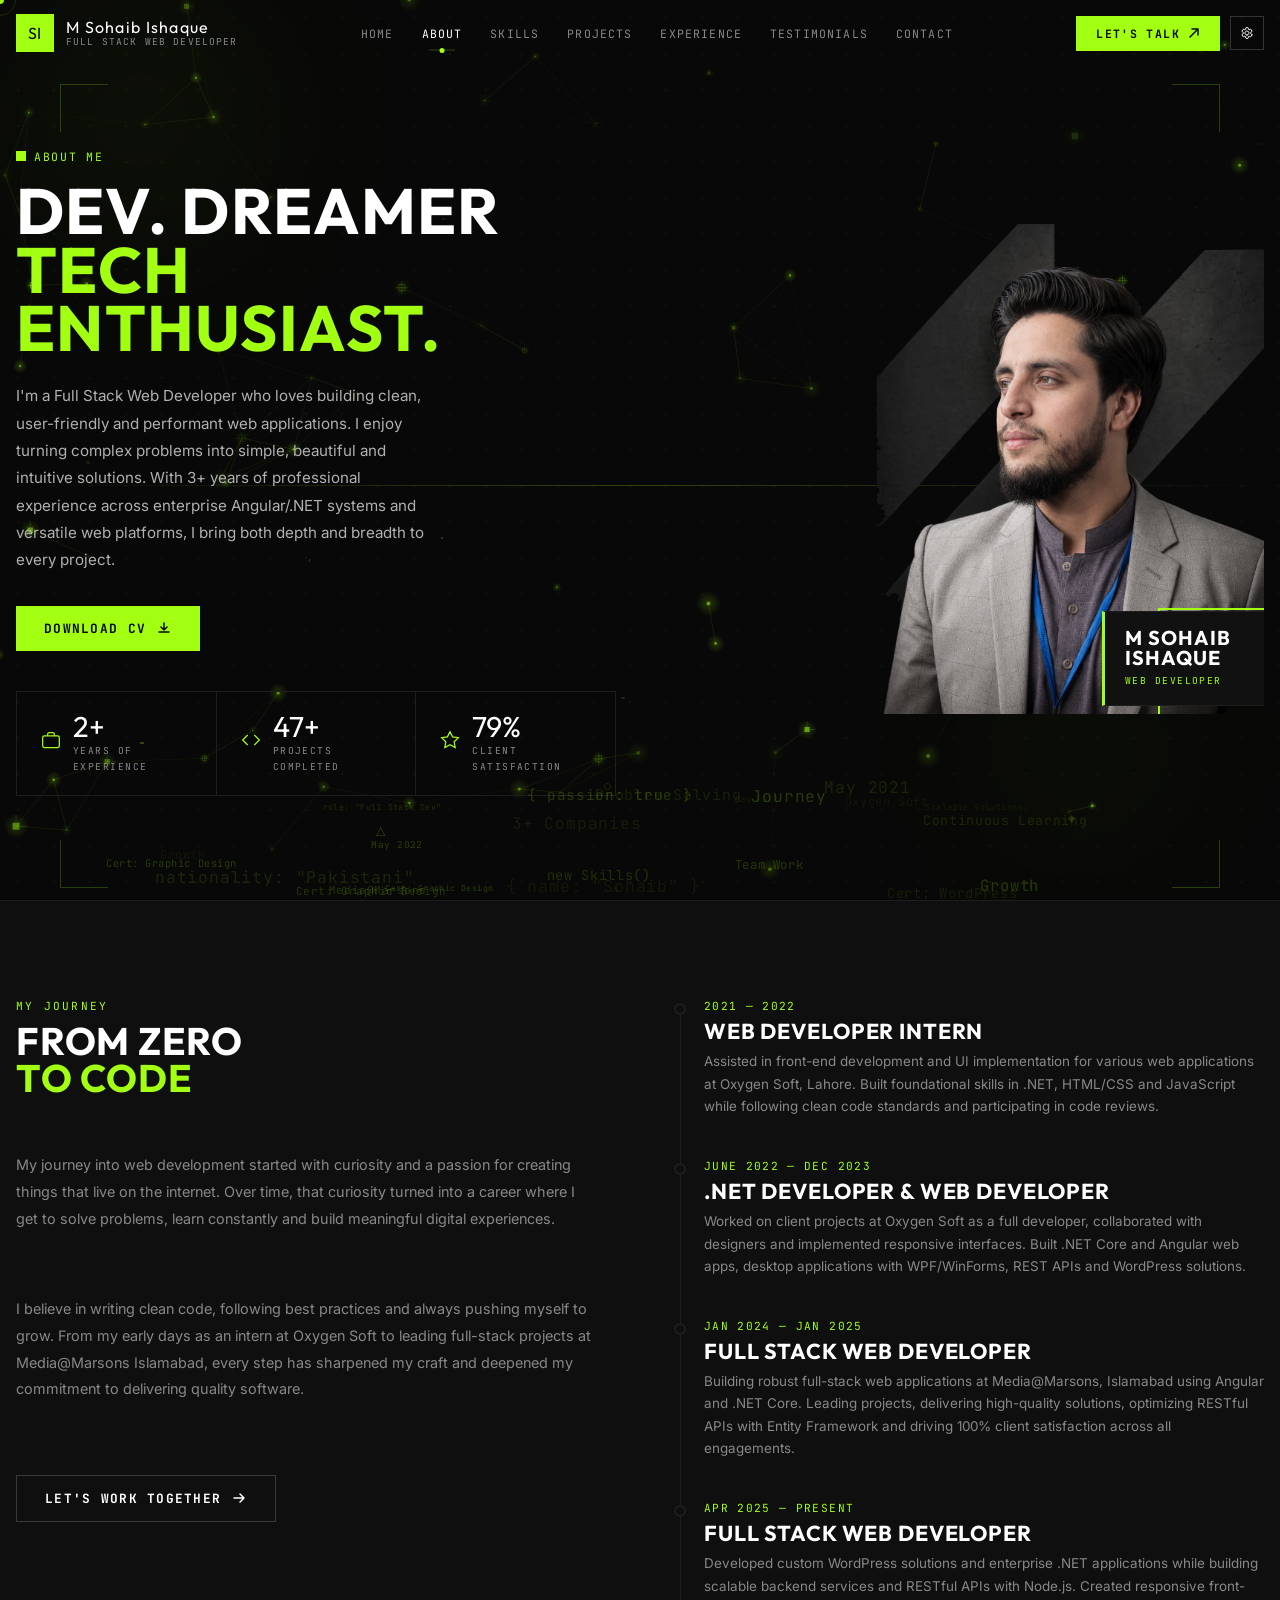
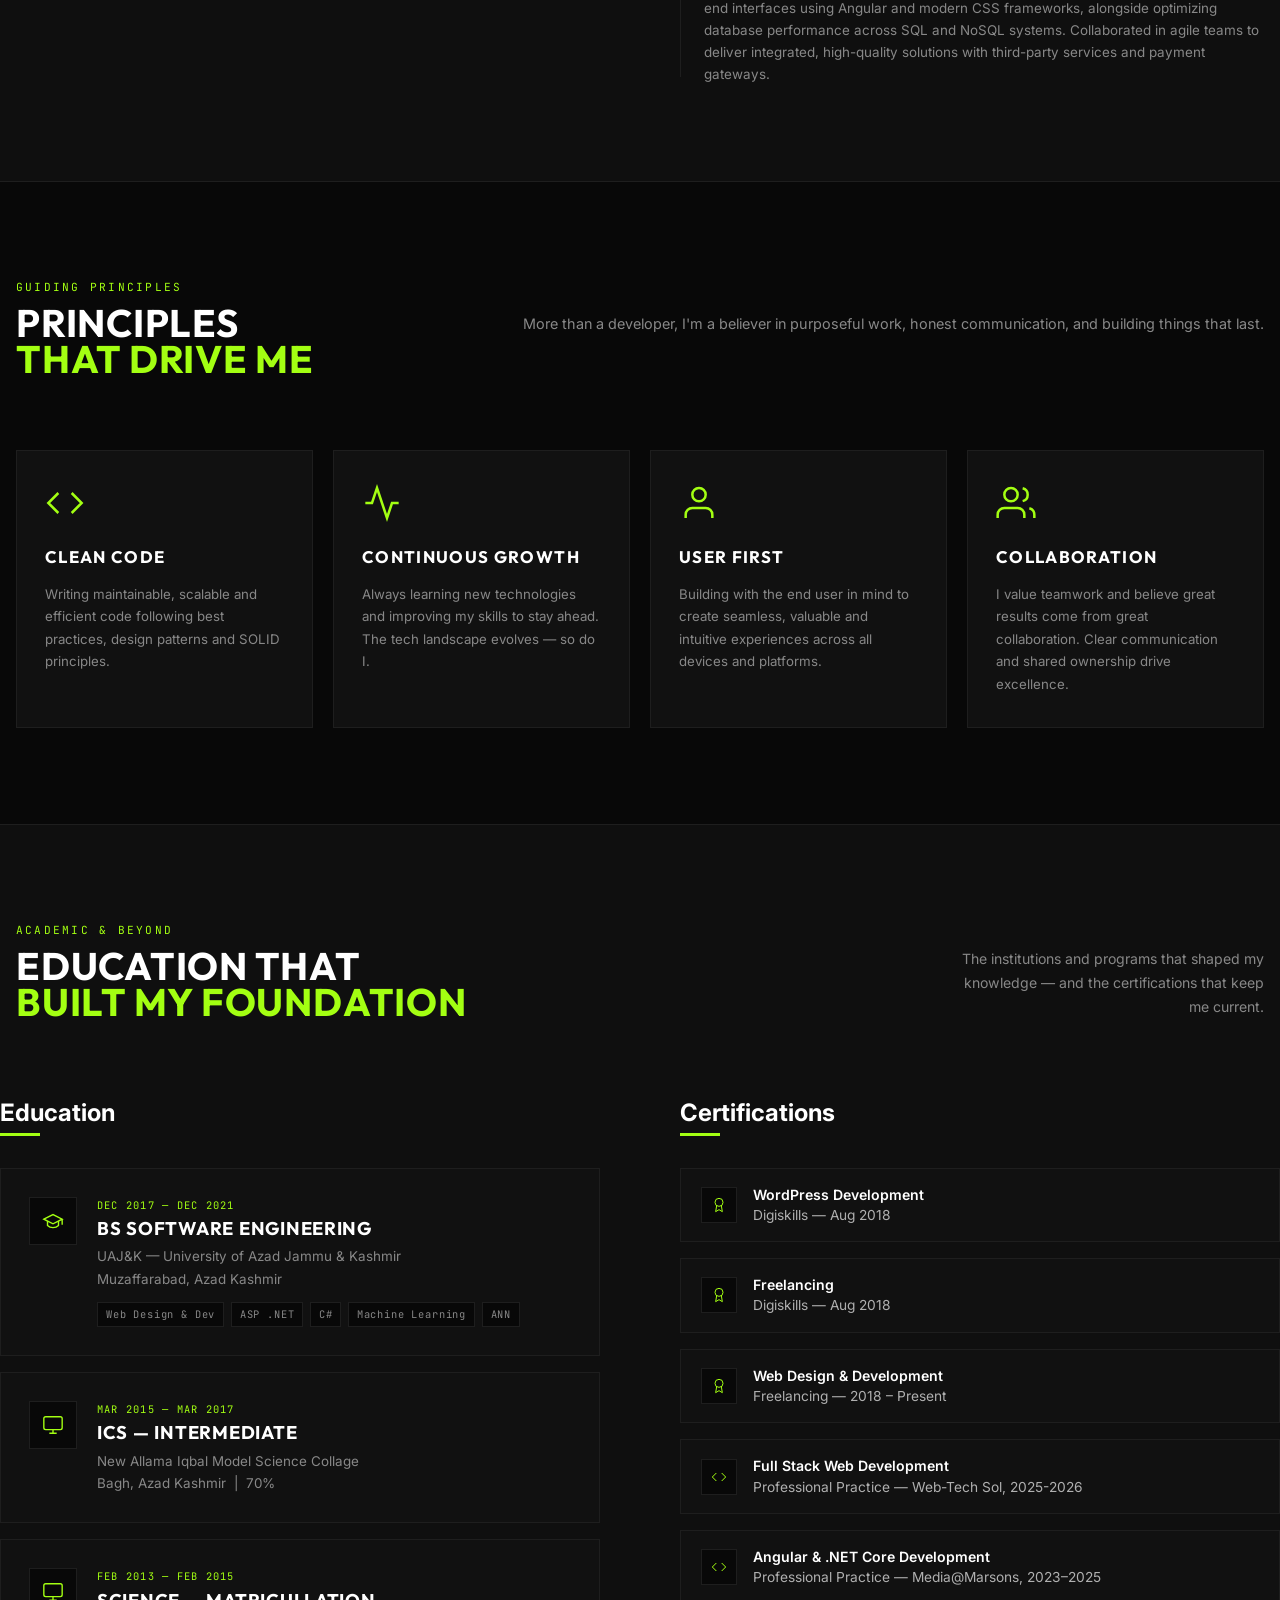
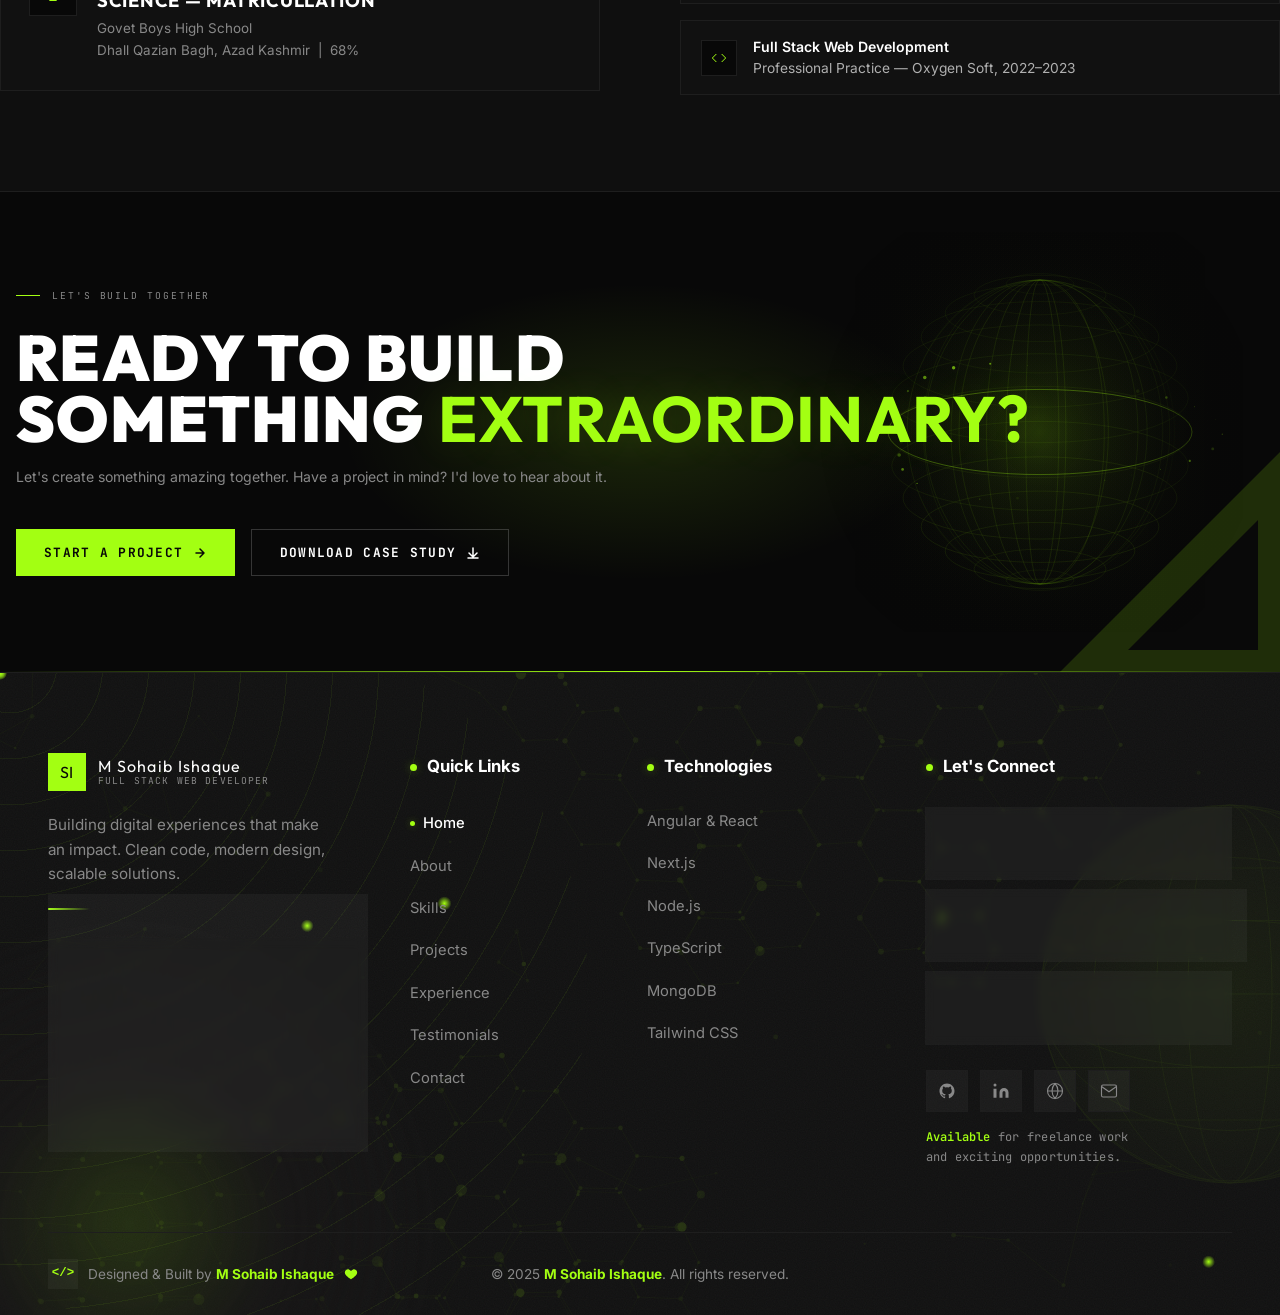
==== commit cd94c0a5: "style: fix responsive design issues and improve visual consistency" ====
--- a/about.html
+++ b/about.html
@@ -318,6 +318,7 @@
             </h2>
           </div>
           <p class="journey-body">More than a developer, I'm a believer in purposeful work, honest communication, and building things that last. </p>
+         
         </div>
         <div class="beliefs-grid">
           <div class="belief-card reveal">
@@ -366,19 +367,20 @@
     </section>
     <section class="edu-certs-section" id="education" aria-label="Education and certifications">
       <div class="container">
-        <div class="section-title-group reveal-left ">
-            <p class="section-label">Academic & Beyond</p>
-            <h2 class="about-heading">Education That <br />
-              <strong> Built My Foundation</strong>
-            </h2>
-          </div>
-          <p class="journey-body">The institutions and programs that shaped my knowledge — and the certifications that keep me current. </p>
+        <div class="section-header">
+            <div class="section-title-group reveal-left ">
+              <p class="section-label">Academic & Beyond</p>
+              <h2 class="about-heading">Education That <br />
+                <strong> Built My Foundation</strong>
+              </h2>
+            </div>
+            <p class="section-desc reveal">The institutions and programs that shaped my knowledge — and the certifications that keep me current. </p>
+          </div>
         </div>
         <div class="edu-certs-grid">
           <div class="reveal-left">
-            <div class="section-header">
-              <h2 class="section-heading">Education</h2>
-            </div>
+            <h2 class="section-heading">Education</h2>
+            <div class="edu-underline" aria-hidden="true"></div>
             <div class="edu-card">
               <div class="edu-icon-wrap" aria-hidden="true">
                 <svg width="22" height="22" viewBox="0 0 24 24" fill="none" stroke="currentColor" stroke-width="1.5">
@@ -427,9 +429,8 @@
             </div>
           </div>
           <div class="reveal-right">
-            <div class="section-header">
-              <h2 class="section-heading">Certifications</h2>
-            </div>
+            <h2 class="section-heading">Certifications</h2>
+            <div class="edu-underline" aria-hidden="true"></div>
             <div class="cert-list">
               <div class="cert-item">
                 <div class="cert-icon" aria-hidden="true">
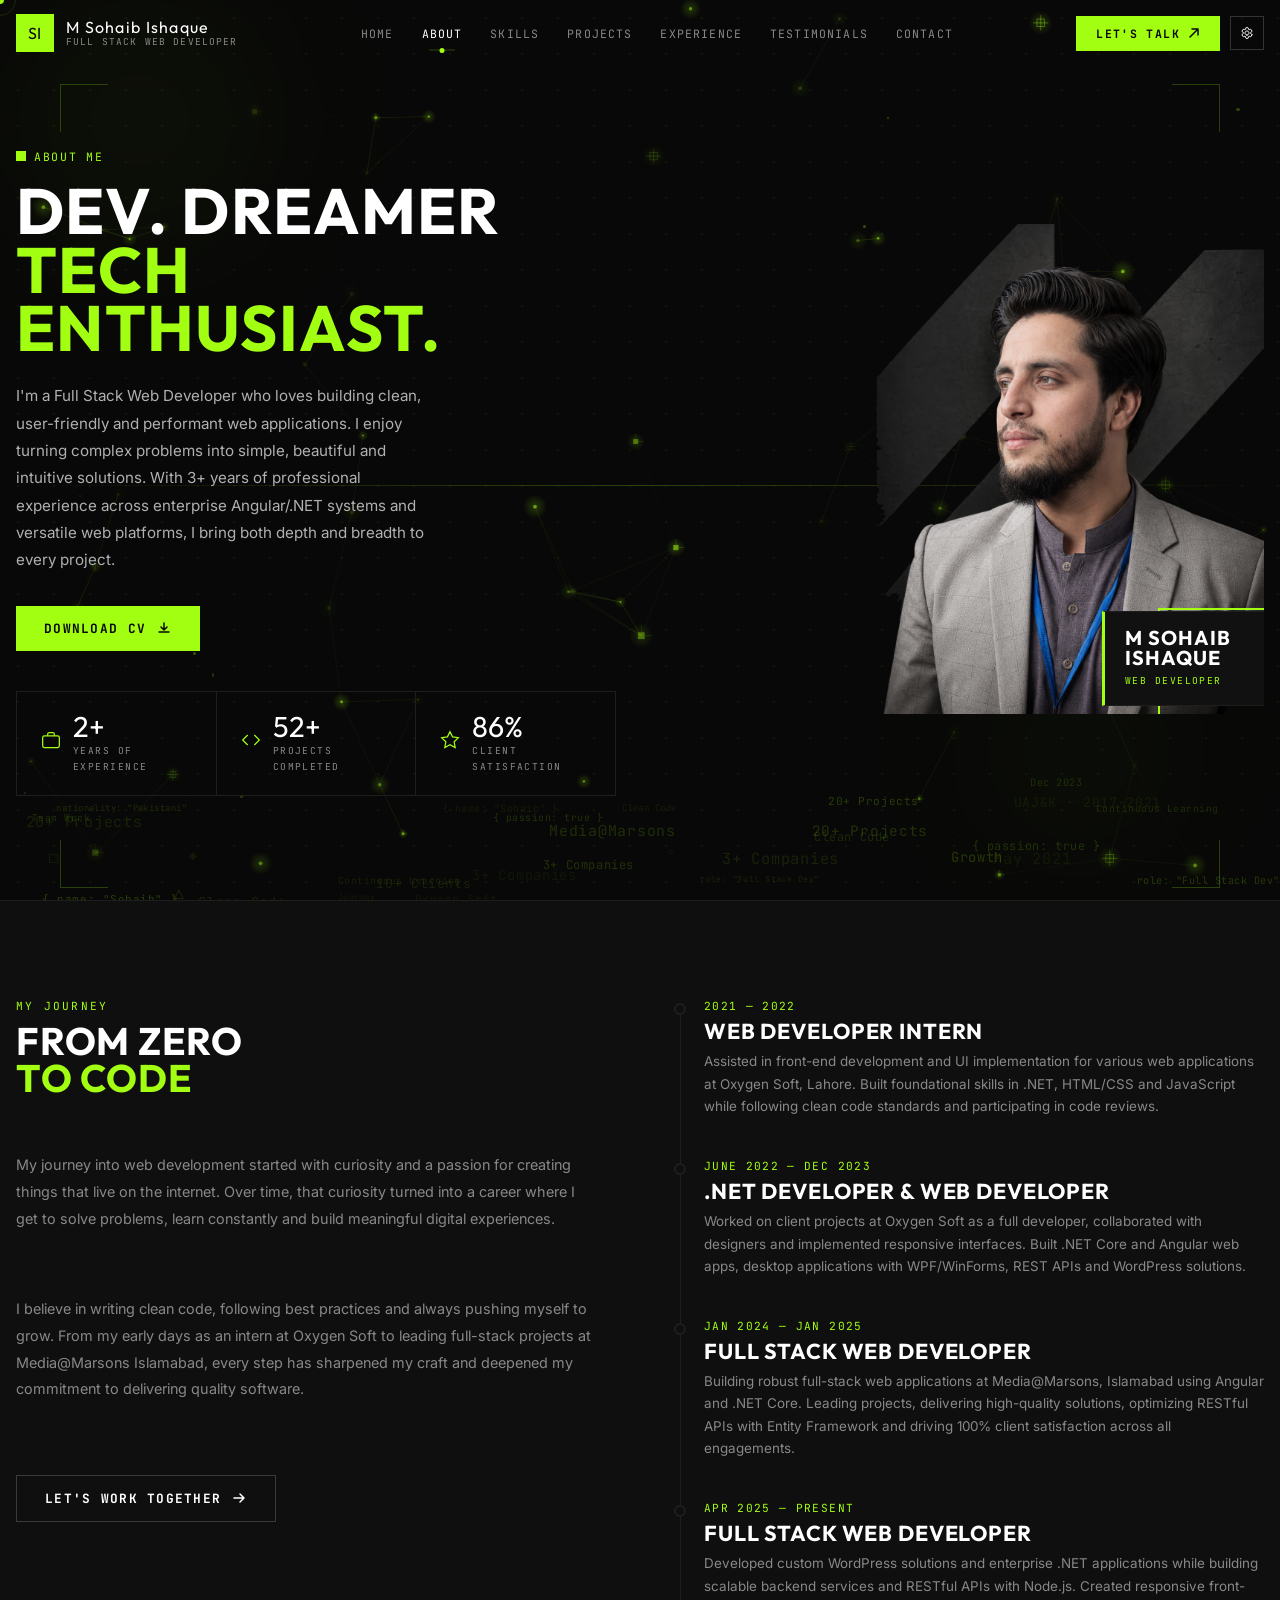
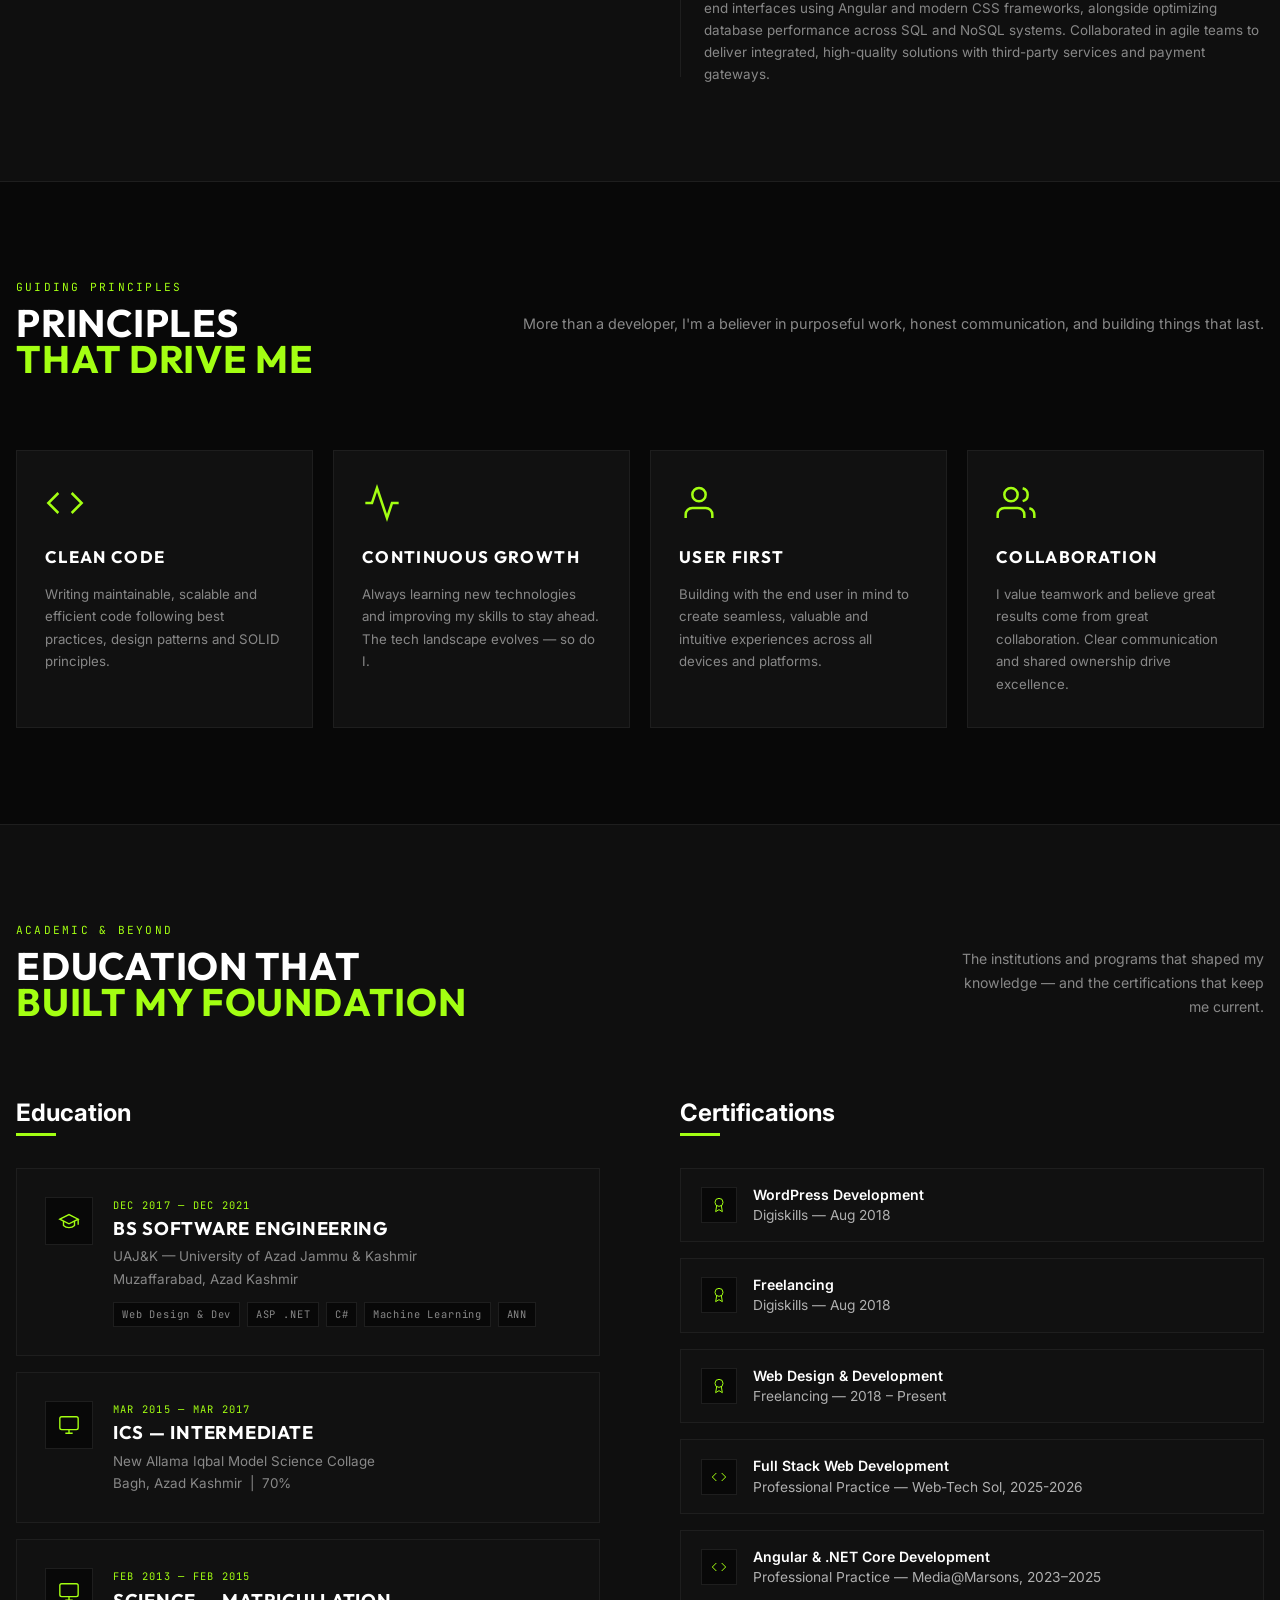
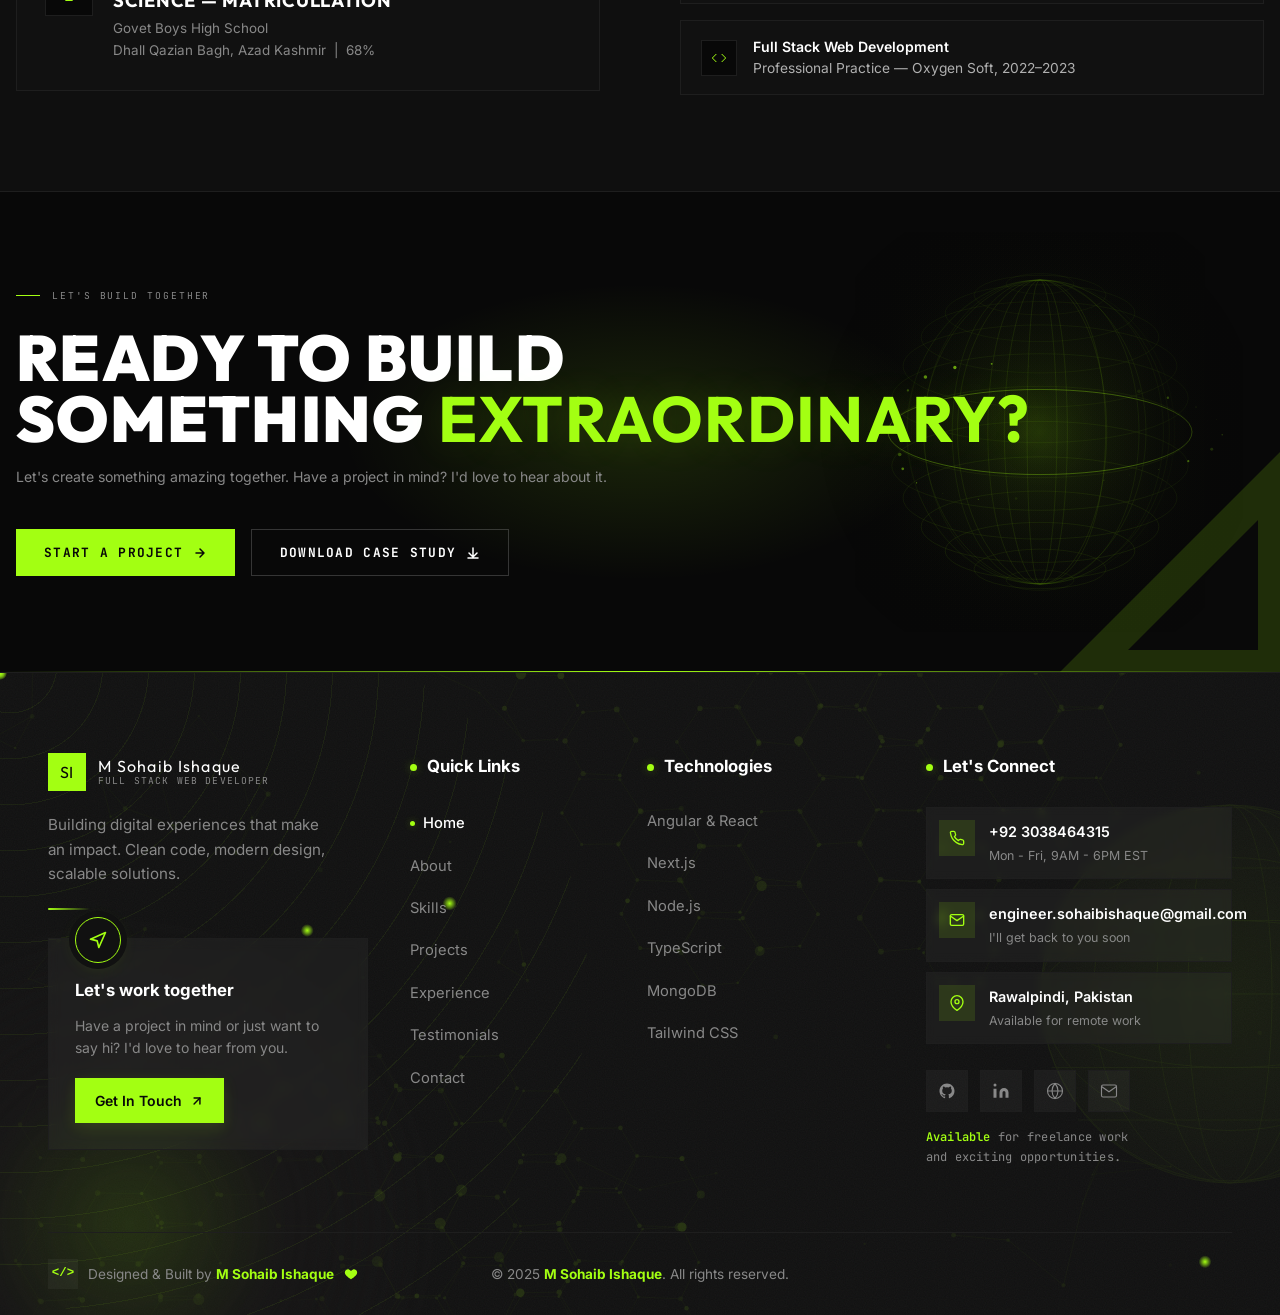
==== commit 5c9c5209: "style: fix responsive design issues and improve visual consistency" ====
--- a/about.html
+++ b/about.html
@@ -375,7 +375,6 @@
               </h2>
             </div>
             <p class="section-desc reveal">The institutions and programs that shaped my knowledge — and the certifications that keep me current. </p>
-          </div>
         </div>
         <div class="edu-certs-grid">
           <div class="reveal-left">
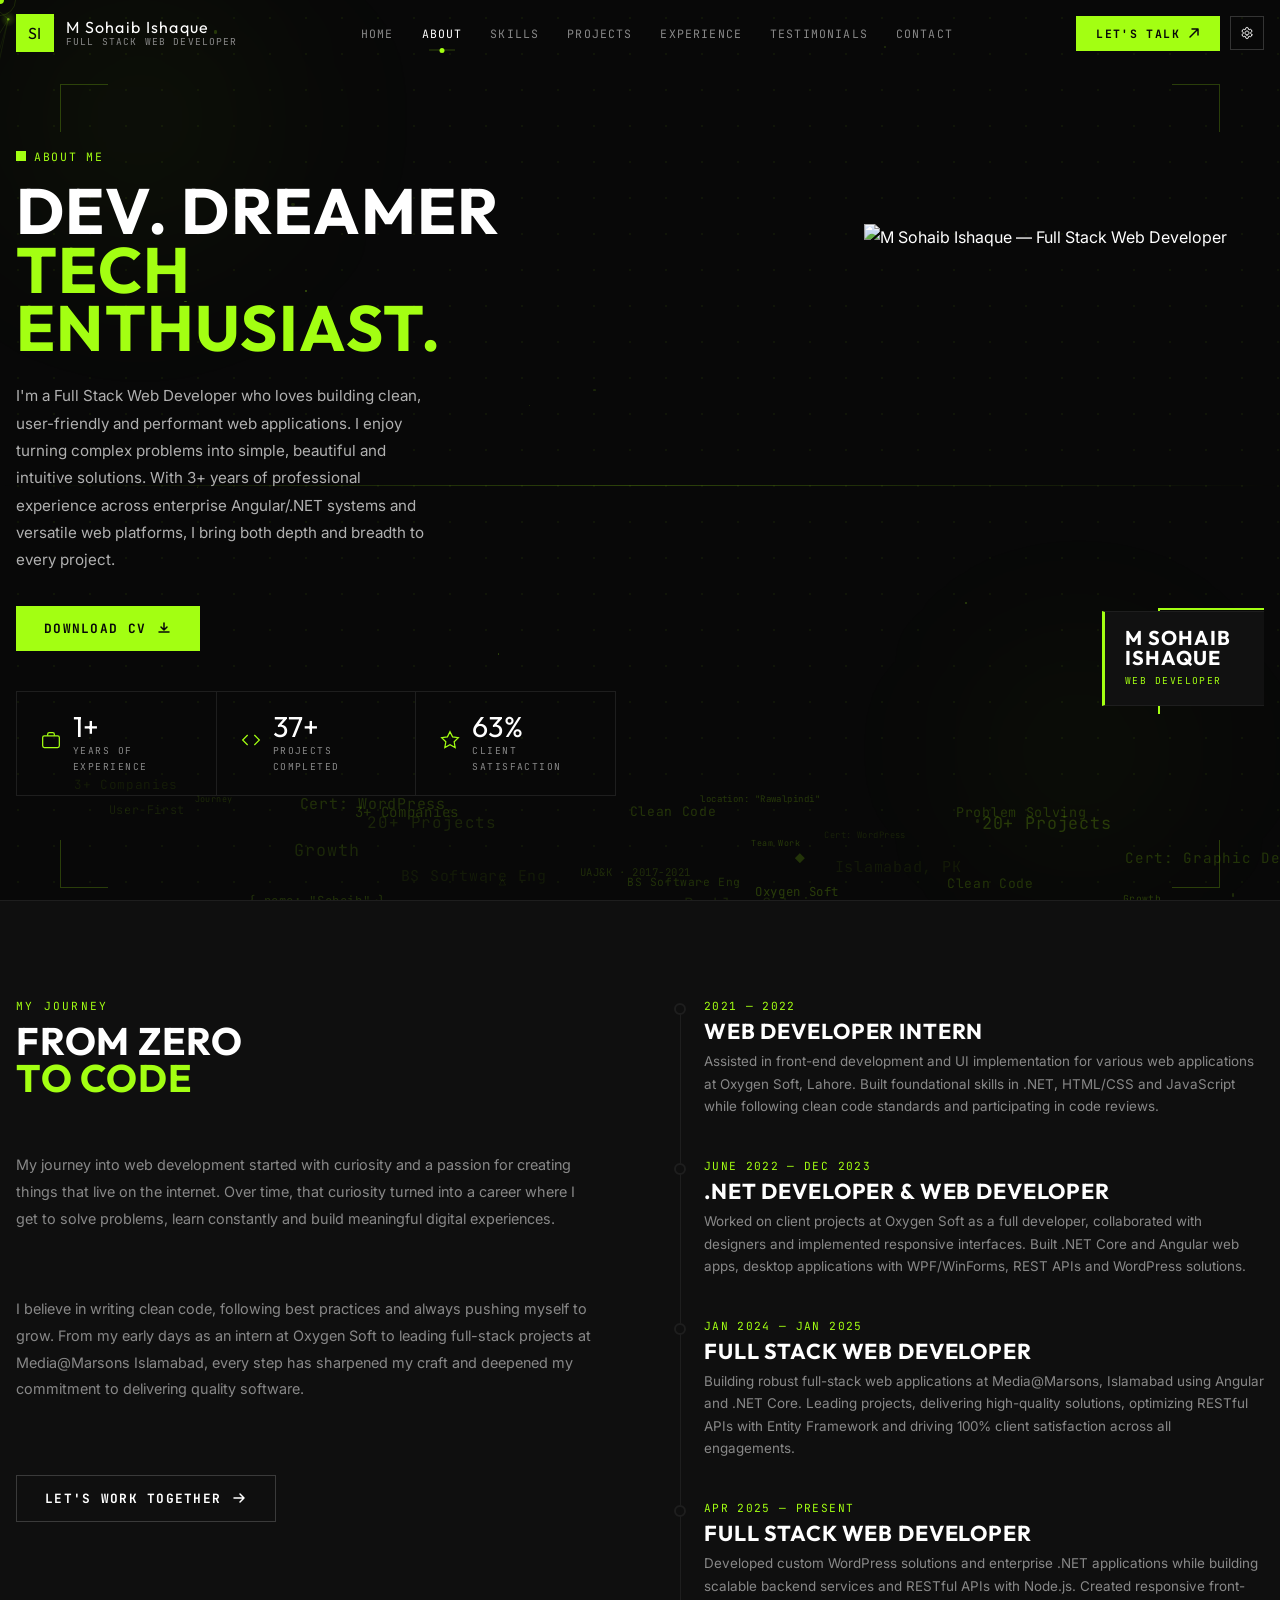
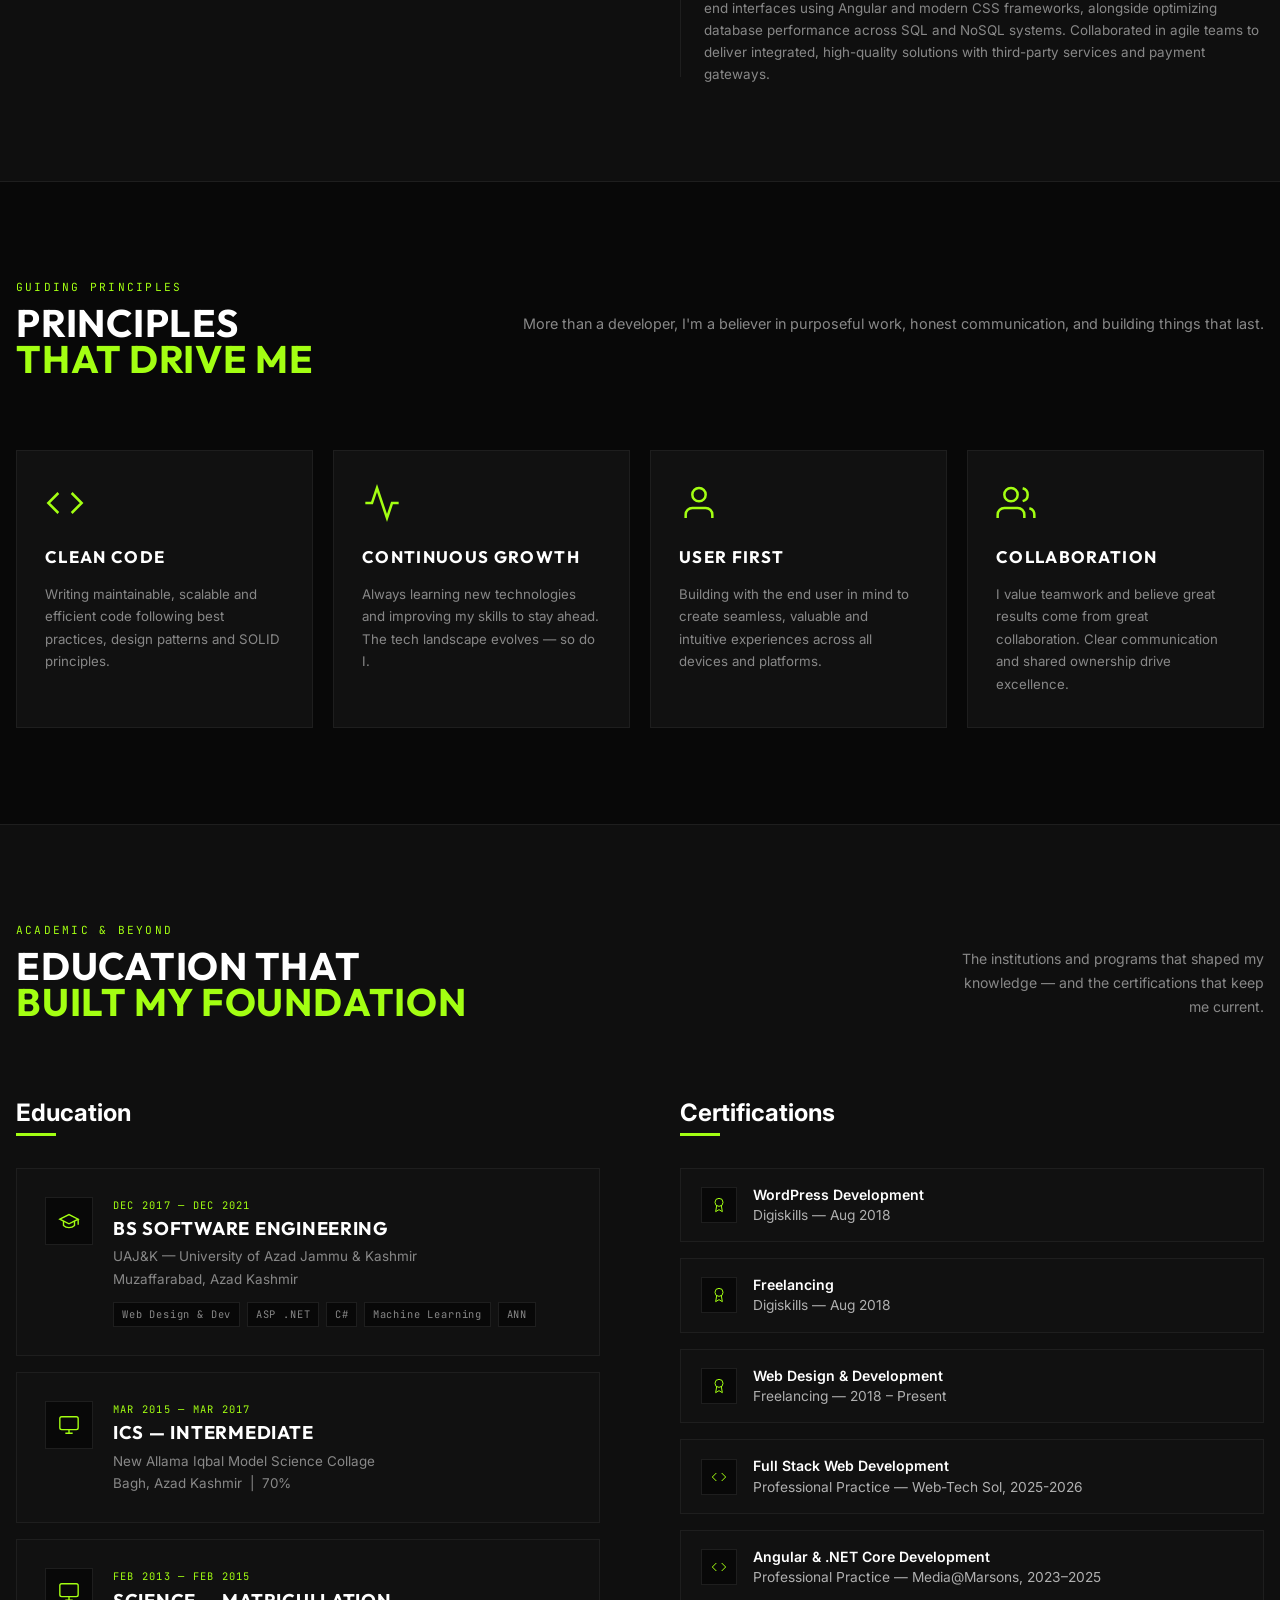
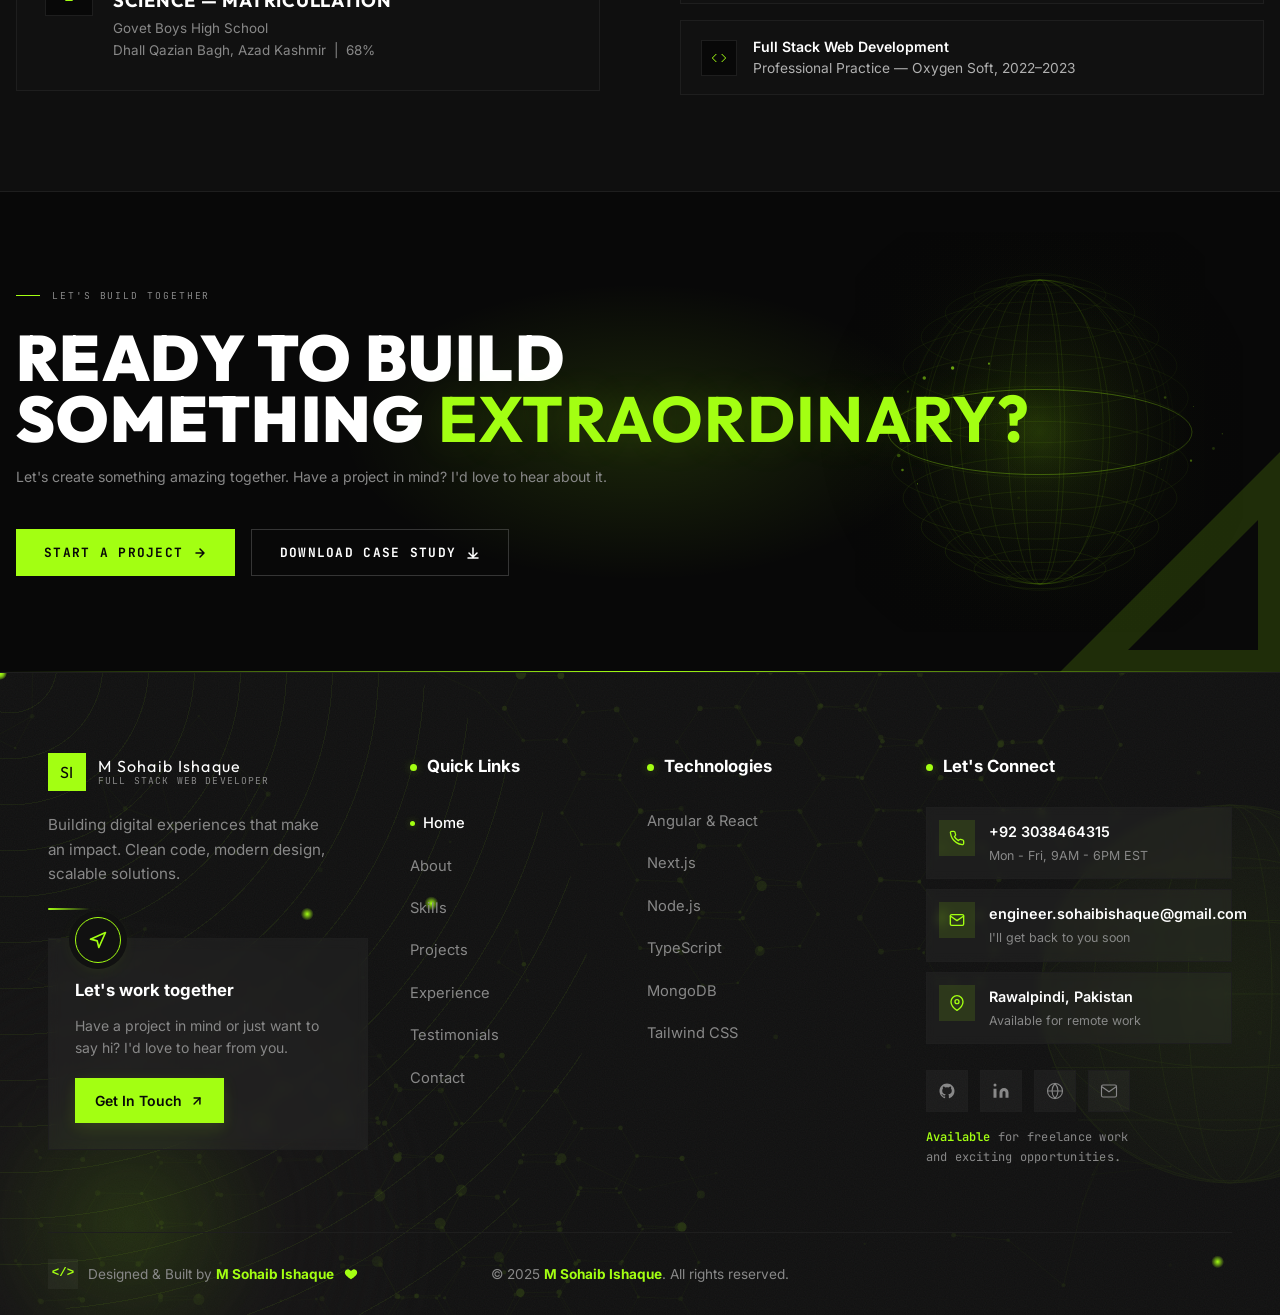
==== commit 3918bc72: "refactor: restructure project data model perf: optimize image URLs with CDN compression - Update all" ====
--- a/about.html
+++ b/about.html
@@ -246,7 +246,7 @@
           </div>
           <div class="about-hero-visual reveal-right">
             <div class="about-img-frame">
-              <img src="./assets/images/hero-image.png" alt="M Sohaib Ishaque — Full Stack Web Developer" class="about-img-main" loading="eager" />
+              <img src="https://res.cloudinary.com/dpx3gst4q/image/upload/v1782291640/hero-image_at3qta.png" alt="M Sohaib Ishaque — Full Stack Web Developer" class="about-img-main" loading="eager" />
               <div class="about-img-border" aria-hidden="true"></div>
               <span class="about-plus-tl" aria-hidden="true">+</span>
               <span class="about-plus-br" aria-hidden="true">+</span>
--- a/assets/css/styles.css
+++ b/assets/css/styles.css
@@ -735,6 +735,11 @@
   position: relative;
   width: 420px;
   height: 520px;
+  overflow: hidden;
+}
+.hero-img-wrap.project-image-wrp{
+  width: 600px;
+  height: 400px;  
 }
 
 .hero-img-accent {
@@ -763,14 +768,21 @@
   width: 100%;
   height: 100%;
   object-fit: cover;
+  cursor: pointer;
   object-position: top center;
   clip-path: polygon(0 0, 100% 0, 100% 85%, 85% 100%, 0 100%);
   filter: grayscale(20%);
-  transition: filter var(--transition);
-}
-.hero-img:hover {
+  transition: filter var(--transition),transform var(--transition);
+}
+.pd2-screenshot-thumb .hero-img:hover {
   filter: grayscale(0%);
-}
+  transform: scale(1.2);
+}
+
+.project-image-wrp .hero-img{
+  clip-path: none;
+}
+
 
 .hero-name-card {
   position: absolute;
@@ -1616,6 +1628,709 @@
 .project-card:hover .project-tag {
   border-color: var(--accent-dim);
 }
+
+
+      /* =====================================================
+         PROJECT DETAILS PAGE — ADDITIVE STYLES ONLY
+         Scoped to .project-details-hero and .pd-* classes
+         No modifications to existing rules
+         ===================================================== */
+
+      /* ── Wavy hero background ── */
+      .project-details-hero {
+        padding-top: calc(var(--nav-h) + 2.5rem);
+        padding-bottom: 5rem;
+        background: var(--bg);
+        position: relative;
+        overflow: hidden;
+        border-bottom: 1px solid var(--border);
+      }
+
+      .pdh-wave-bg {
+        position: absolute;
+        inset: 0;
+        pointer-events: none;
+        z-index: 0;
+        opacity: 0.18;
+      }
+
+      .pdh-glow {
+        position: absolute;
+        top: 10%;
+        right: -5%;
+        width: 600px;
+        height: 600px;
+        background: radial-gradient(ellipse, var(--accent-dim) 0%, transparent 70%);
+        pointer-events: none;
+        z-index: 0;
+      }
+
+      .pdh-inner {
+        display: grid;
+        grid-template-columns: 1fr 1.1fr;
+        gap: 3.5rem;
+        align-items: center;
+        position: relative;
+        z-index: 1;
+      }
+
+      /* ── Breadcrumb ── */
+      .pdh-breadcrumb {
+        display: inline-flex;
+        align-items: center;
+        gap: 0.5rem;
+        font-family: var(--font-mono);
+        font-size: 0.68rem;
+        letter-spacing: 0.15em;
+        text-transform: uppercase;
+        color: var(--gray);
+        margin-bottom: 1.75rem;
+        text-decoration: none;
+        transition: color var(--transition);
+      }
+      .pdh-breadcrumb:hover { color: var(--accent); }
+      .pdh-breadcrumb svg { transition: transform var(--transition); }
+      .pdh-breadcrumb:hover svg { transform: translateX(-3px); }
+
+      /* ── Category pill ── */
+      .pdh-cat {
+        display: inline-block;
+        font-family: var(--font-mono);
+        font-size: 0.65rem;
+        letter-spacing: 0.18em;
+        text-transform: uppercase;
+        color: var(--accent);
+        background: var(--accent-dim);
+        border: 1px solid var(--accent);
+        padding: 0.25rem 0.75rem;
+        margin-bottom: 1.25rem;
+        border-radius: 2px;
+      }
+
+      /* ── Hero titles ── */
+      .pdh-title {
+        font-family: var(--font-head);
+        font-size: clamp(3.5rem, 5vw, 6rem);
+        line-height: 0.9;
+        text-transform: uppercase;
+        letter-spacing: 0.01em;
+        margin-bottom: 0.3rem;
+        color: var(--white);
+      }
+      .pdh-subtitle {
+        font-family: var(--font-head);
+        font-size: clamp(1.4rem, 2.5vw, 2.2rem);
+        letter-spacing: 0.06em;
+        text-transform: uppercase;
+        color: var(--white);
+        margin-bottom: 1.25rem;
+      }
+      .pdh-desc {
+        font-size: 0.9rem;
+        color: var(--gray-light);
+        line-height: 1.8;
+        max-width: 440px;
+        margin-bottom: 2rem;
+      }
+
+      /* ── Meta rows ── */
+      .pdh-meta {
+        display: flex;
+        flex-direction: column;
+        gap: 0.7rem;
+        margin-bottom: 2rem;
+      }
+      .pdh-meta-row {
+        display: flex;
+        gap: 3rem;
+        flex-wrap: wrap;
+      }
+      .pdh-meta-item {
+        display: flex;
+        align-items: center;
+        gap: 0.5rem;
+        font-family: var(--font-mono);
+        font-size: 0.72rem;
+        color: var(--gray);
+        letter-spacing: 0.06em;
+      }
+      .pdh-meta-icon {
+        color: var(--accent);
+        flex-shrink: 0;
+        display: flex;
+        align-items: center;
+      }
+      .pdh-meta-item strong {
+        color: var(--white);
+        font-weight: 500;
+      }
+
+      /* ── Action buttons ── */
+      .pdh-btns {
+        display: flex;
+        gap: 0.875rem;
+        flex-wrap: wrap;
+      }
+      .pdh-btn-primary {
+        display: inline-flex;
+        align-items: center;
+        gap: 0.5rem;
+        background: var(--accent);
+        color: var(--bg);
+        font-family: var(--font-mono);
+        font-size: 0.75rem;
+        font-weight: 700;
+        letter-spacing: 0.12em;
+        text-transform: uppercase;
+        padding: 0.75rem 1.5rem;
+        border: none;
+        cursor: pointer;
+        text-decoration: none;
+        transition: var(--transition);
+      }
+      .pdh-btn-primary:hover {
+        transform: translateY(-2px);
+        box-shadow: 0 8px 24px var(--accent-dim);
+      }
+      .pdh-btn-outline {
+        display: inline-flex;
+        align-items: center;
+        gap: 0.5rem;
+        background: transparent;
+        color: var(--white);
+        font-family: var(--font-mono);
+        font-size: 0.75rem;
+        font-weight: 700;
+        letter-spacing: 0.12em;
+        text-transform: uppercase;
+        padding: 0.75rem 1.5rem;
+        border: 1px solid var(--border);
+        cursor: pointer;
+        text-decoration: none;
+        transition: var(--transition);
+      }
+      .pdh-btn-outline:hover {
+        border-color: var(--accent);
+        color: var(--accent);
+        transform: translateY(-2px);
+      }
+
+      /* ── Desktop mockup (right column) ── */
+      .pdh-mockup {
+        position: relative;
+      }
+
+      /* ════════════════════════════════════════════
+         SECTION LAYOUT UTILITY
+         ════════════════════════════════════════════ */
+      .pd2-section {
+        padding: 5rem 0;
+        border-top: 1px solid var(--border);
+      }
+      .pd2-section-dark { background: var(--bg-2); }
+      .pd2-section-black { background: var(--bg); }
+
+      .pd2-label {
+        font-family: var(--font-mono);
+        font-size: 0.65rem;
+        letter-spacing: 0.22em;
+        text-transform: uppercase;
+        color: var(--accent);
+        margin-bottom: 0.6rem;
+        display: flex;
+        align-items: center;
+        gap: 0.5rem;
+      }
+      .pd2-label::before {
+        content: "";
+        display: inline-block;
+        width: 8px;
+        height: 8px;
+        background: var(--accent);
+        flex-shrink: 0;
+      }
+      .pd2-heading {
+        font-family: var(--font-head);
+        font-size: clamp(2.5rem, 3.5vw, 4.5rem);
+        text-transform: uppercase;
+        letter-spacing: 0.03em;
+        color: var(--white);
+        line-height: 1;
+        margin-bottom: 0.5rem;
+      }
+      .pd2-subtext {
+        font-size: 0.88rem;
+        color: var(--gray);
+        max-width: 500px;
+        line-height: 1.7;
+        margin-bottom: 3rem;
+      }
+
+      /* ════════════════════════════════════════════
+         TECH STACK CARDS
+         ════════════════════════════════════════════ */
+      .pd2-tech-grid {
+        display: grid;
+        grid-template-columns: repeat(6, 1fr);
+        gap: 1rem;
+      }
+      @media (max-width: 1024px) { .pd2-tech-grid { grid-template-columns: repeat(3, 1fr); } }
+      @media (max-width: 600px) { .pd2-tech-grid { grid-template-columns: repeat(2, 1fr); } }
+
+      .pd2-tech-card {
+        padding: 1.5rem 1rem;
+        display: flex;
+        flex-direction: column;
+        align-items: center;
+        gap: 0.75rem;
+        background: var(--bg-card-hover);
+        border: 1px solid var(--border);
+        transition: transform var(--transition), box-shadow var(--transition);
+      }
+      .pd2-tech-card:hover {
+        transform: translateY(-4px);
+        box-shadow: var(--sh-accent-sm);
+      }
+      .pd2-tech-card-name {
+        font-family: var(--font-head);
+        font-size: 0.88rem;
+        letter-spacing: 0.06em;
+        text-transform: uppercase;
+        color: var(--white);
+        text-align: center;
+      }
+      .pd2-tech-card-sub {
+        font-family: var(--font-mono);
+        font-size: 0.6rem;
+        color: var(--white);
+        letter-spacing: 0.08em;
+        text-align: center;
+      }
+      .pd2-tech-card-icon {
+        width: 48px;
+        height: 48px;
+        display: flex;
+        align-items: center;
+        justify-content: center;
+        font-size: 2.2rem;
+        border-radius: 10px;
+        flex-shrink: 0;
+      }
+
+      /* ════════════════════════════════════════════
+         KEY FEATURES GRID
+         ════════════════════════════════════════════ */
+      .pd2-features-grid {
+        display: grid;
+        grid-template-columns: repeat(4, 1fr);
+        gap: 0.75rem;
+      }
+      @media (max-width: 900px) { .pd2-features-grid { grid-template-columns: repeat(2, 1fr); } }
+      @media (max-width: 500px) { .pd2-features-grid { grid-template-columns: 1fr; } }
+
+      .pd2-feature-card {
+        background: var(--bg-card);
+        border: 1px solid var(--border);
+        padding: 1.4rem 1.25rem;
+        transition: border-color var(--transition), transform var(--transition);
+      }
+      .pd2-feature-card:hover {
+        border-color: var(--accent-dim);
+        transform: translateY(-3px);
+      }
+      .pd2-feature-icon {
+        width: 36px;
+        height: 36px;
+        background: var(--accent-dim);
+        border: 1px solid var(--accent-dim);
+        display: flex;
+        align-items: center;
+        justify-content: center;
+        color: var(--accent);
+        margin-bottom: 0.85rem;
+        flex-shrink: 0;
+      }
+      .pd2-feature-title {
+        font-family: var(--font-head);
+        font-size: 0.95rem;
+        letter-spacing: 0.06em;
+        text-transform: uppercase;
+        color: var(--white);
+        margin-bottom: 0.45rem;
+      }
+      .pd2-feature-desc {
+        font-size: 0.78rem;
+        color: var(--gray);
+        line-height: 1.65;
+      }
+
+      /* ════════════════════════════════════════════
+         TIMELINE
+         ════════════════════════════════════════════ */
+      .pd2-timeline-wrap {
+        position: relative;
+        padding: 3rem 0 2rem;
+      }
+      .pd2-timeline-track {
+        position: absolute;
+        top: 65px;
+        left: 0;
+        right: 0;
+        height: 2px;
+        background: var(--border);
+        z-index: 0;
+      }
+      .pd2-timeline-fill {
+        position: absolute;
+        top: 0;
+        left: 0;
+        width: 100%;
+        height: 100%;
+        background: var(--accent);
+        transform-origin: left;
+      }
+      .pd2-timeline-grid {
+        display: grid;
+        grid-template-columns: repeat(4, 1fr);
+        gap: 0;
+        position: relative;
+        z-index: 1;
+      }
+      .pd2-tl-node {
+        display: flex;
+        flex-direction: column;
+        align-items: center;
+      }
+      .pd2-tl-icon-wrap {
+        width: 44px;
+        height: 44px;
+        background: var(--accent-dim);
+        border: 2px solid var(--accent);
+        display: flex;
+        align-items: center;
+        justify-content: center;
+        color: var(--accent);
+        margin-bottom: 0.75rem;
+        position: relative;
+        z-index: 2;
+      }
+      .pd2-tl-dot {
+        width: 36px;
+        height: 36px;
+        border-radius: 50%;
+        background: var(--accent);
+        border: 3px solid var(--bg-2);
+        box-shadow: 0 0 0 3px var(--accent), 0 0 16px var(--accent-dim);
+        display: flex;
+        align-items: center;
+        justify-content: center;
+        font-family: var(--font-mono);
+        font-size: 0.7rem;
+        color: var(--bg);
+        font-weight: 700;
+        margin: 0 auto 1.5rem;
+        position: relative;
+        z-index: 2;
+      }
+      .pd2-tl-content {
+        text-align: center;
+        padding: 0 0.75rem;
+      }
+      .pd2-tl-phase {
+        font-family: var(--font-head);
+        font-size: 1rem;
+        letter-spacing: 0.05em;
+        text-transform: uppercase;
+        color: var(--white);
+        margin-bottom: 0.2rem;
+      }
+      .pd2-tl-duration {
+        font-family: var(--font-mono);
+        font-size: 0.62rem;
+        color: var(--accent);
+        letter-spacing: 0.1em;
+        text-transform: uppercase;
+        margin-bottom: 0.5rem;
+      }
+      .pd2-tl-desc {
+        font-size: 0.78rem;
+        color: var(--gray);
+        line-height: 1.6;
+      }
+
+      .pd2-screenshots-wrap {
+        position: relative;
+      }
+      .pd2-screenshots-carousel {
+        display: grid;
+        grid-template-columns: repeat(4, 1fr);
+        gap: 0.75rem;
+        overflow: hidden;
+      }
+      .pd2-screenshot-thumb {
+        background: #141414;
+        border: 1px solid var(--border);
+        overflow: hidden;
+        aspect-ratio: 16/10;
+        position: relative;
+        transition: border-color var(--transition);
+        display: flex;
+        align-items: center;
+        justify-content: center;
+      }
+      .pd2-screenshot-thumb:hover { border-color: var(--accent); }
+      .pd2-screenshot-inner {
+        width: 100%;
+        height: 100%;
+        display: flex;
+        flex-direction: column;
+      }
+      .pd2-metrics-grid {
+        display: grid;
+        grid-template-columns: repeat(4, 1fr);
+        gap: 0;
+        border: 1px solid var(--border);
+      }
+      @media (max-width: 768px) { .pd2-metrics-grid { grid-template-columns: repeat(2, 1fr); } }
+
+      .pd2-metric-item {
+        padding: 2.5rem 2rem;
+        border-right: 1px solid var(--border);
+        display: flex;
+        align-items: center;
+        gap: 1.25rem;
+        transition: background var(--transition);
+      }
+      .pd2-metric-item:last-child { border-right: none; }
+      .pd2-metric-item:nth-child(2n) { border-right: 1px solid var(--border); }
+      @media (max-width: 768px) { .pd2-metric-item:nth-child(2n) { border-right: none; } }
+      .pd2-metric-item:hover { background: var(--accent-dim); }
+      .pd2-metric-icon {
+        width: 48px;
+        height: 48px;
+        color: var(--accent);
+        flex-shrink: 0;
+        display: flex;
+        align-items: center;
+        justify-content: center;
+      }
+      .pd2-metric-icon svg { width: 40px; height: 40px; }
+      .pd2-metric-val {
+        font-family: var(--font-head);
+        font-size: 2.5rem;
+        color: var(--accent);
+        letter-spacing: 0.01em;
+        line-height: 1;
+        margin-bottom: 0.2rem;
+      }
+      .pd2-metric-label {
+        font-family: var(--font-mono);
+        font-size: 0.65rem;
+        color: var(--accent);
+        letter-spacing: 0.12em;
+        text-transform: uppercase;
+        margin-bottom: 0.2rem;
+      }
+      .pd2-metric-desc {
+        font-size: 0.72rem;
+        color: var(--gray);
+      }
+
+      /* ════════════════════════════════════════════
+         OUTCOMES & CHALLENGES
+         ════════════════════════════════════════════ */
+      .pd2-oc-grid {
+        display: grid;
+        grid-template-columns: 1fr 1fr;
+        gap: 0;
+      }
+      @media (max-width: 768px) { .pd2-oc-grid { grid-template-columns: 1fr; } }
+
+      .pd2-oc-col {
+        padding: 4rem 3rem;
+        position: relative;
+        overflow: hidden;
+        min-height: 360px;
+      }
+      .pd2-oc-col:first-child {
+        background: var(--bg);
+        border-right: 1px solid var(--border);
+      }
+      .pd2-oc-col:last-child {
+        background: var(--bg-2);
+      }
+      .pd2-oc-label {
+        font-family: var(--font-mono);
+        font-size: 0.65rem;
+        letter-spacing: 0.22em;
+        text-transform: uppercase;
+        color: var(--accent);
+        margin-bottom: 0.5rem;
+        display: flex;
+        align-items: center;
+        gap: 0.4rem;
+      }
+      .pd2-oc-label::before {
+        content: "";
+        display: inline-block;
+        width: 6px;
+        height: 6px;
+        background: var(--accent);
+      }
+      .pd2-oc-heading {
+        font-family: var(--font-head);
+        font-size: clamp(2rem, 3vw, 3.5rem);
+        text-transform: uppercase;
+        letter-spacing: 0.03em;
+        color: var(--white);
+        margin-bottom: 2rem;
+      }
+      .pd2-oc-list {
+        display: flex;
+        flex-direction: column;
+        gap: 0.85rem;
+        position: relative;
+        z-index: 1;
+      }
+      .pd2-oc-item {
+        display: flex;
+        align-items: flex-start;
+        gap: 0.75rem;
+        font-size: 0.86rem;
+        color: var(--gray-light);
+        line-height: 1.5;
+      }
+      .pd2-oc-item-icon {
+        color: var(--accent);
+        flex-shrink: 0;
+        margin-top: 1px;
+        display: flex;
+        align-items: center;
+      }
+      /* Background geo shapes */
+      .pd2-oc-geo {
+        position: absolute;
+        bottom: 1rem;
+        right: 1rem;
+        pointer-events: none;
+        z-index: 0;
+        opacity: 0.15;
+      }
+
+      /* ════════════════════════════════════════════
+         PROJECT NAVIGATION (prev/next)
+         ════════════════════════════════════════════ */
+      .pd2-proj-nav {
+        background: var(--bg-card);
+        border-top: 1px solid var(--border);
+        padding: 2rem 0;
+      }
+      .pd2-proj-nav-inner {
+        display: grid;
+        grid-template-columns: 1fr auto 1fr;
+        align-items: center;
+        gap: 1rem;
+      }
+      .pd2-proj-nav-side {
+        display: flex;
+        align-items: center;
+        gap: 1rem;
+        text-decoration: none;
+        transition: opacity var(--transition);
+        min-width: 0;
+      }
+      .pd2-proj-nav-side:hover { opacity: 0.75; }
+      .pd2-proj-nav-side.right {
+        flex-direction: row-reverse;
+        text-align: right;
+      }
+      .pd2-proj-nav-arrow {
+        width: 38px;
+        height: 38px;
+        border: 1px solid var(--border);
+        display: flex;
+        align-items: center;
+        justify-content: center;
+        color: var(--white);
+        flex-shrink: 0;
+        transition: var(--transition);
+      }
+      .pd2-proj-nav-side:hover .pd2-proj-nav-arrow {
+        background: var(--accent);
+        color: var(--bg);
+        border-color: var(--accent);
+      }
+      .pd2-proj-nav-thumb {
+        width: 64px;
+        height: 44px;
+        background: var(--bg-2);
+        border: 1px solid var(--border);
+        overflow: hidden;
+        flex-shrink: 0;
+        display: flex;
+        align-items: center;
+        justify-content: center;
+      }
+      .pd2-proj-nav-thumb-inner {
+        width: 100%;
+        height: 100%;
+        display: flex;
+        align-items: center;
+        justify-content: center;
+        background: #0d0d0d;
+        font-family: var(--font-mono);
+        font-size: 0.5rem;
+        color: #333;
+        letter-spacing: 0.05em;
+      }
+      .pd2-proj-nav-label {
+        font-family: var(--font-mono);
+        font-size: 0.6rem;
+        color: var(--gray);
+        letter-spacing: 0.12em;
+        text-transform: uppercase;
+        margin-bottom: 0.2rem;
+      }
+      .pd2-proj-nav-title {
+        font-family: var(--font-head);
+        font-size: 1.1rem;
+        letter-spacing: 0.05em;
+        text-transform: uppercase;
+        color: var(--white);
+        white-space: nowrap;
+        overflow: hidden;
+        text-overflow: ellipsis;
+      }
+      .pd2-proj-nav-sub {
+        font-family: var(--font-mono);
+        font-size: 0.6rem;
+        color: var(--gray);
+        letter-spacing: 0.08em;
+      }
+      .pd2-proj-nav-center {
+        display: flex;
+        flex-direction: column;
+        align-items: center;
+        gap: 0.4rem;
+        cursor: pointer;
+        padding: 0.5rem 1rem;
+        border: 1px solid var(--border);
+        transition: var(--transition);
+        text-decoration: none;
+      }
+      .pd2-proj-nav-center:hover { border-color: var(--accent); }
+      .pd2-proj-nav-grid {
+        display: grid;
+        grid-template-columns: repeat(3, 5px);
+        gap: 3px;
+      }
+      .pd2-proj-nav-grid-dot {
+        width: 5px;
+        height: 5px;
+        background: var(--gray);
+        border-radius: 50%;
+      }
+      .pd2-proj-nav-center:hover .pd2-proj-nav-grid-dot { background: var(--accent); }
 
 #experience {
   padding: 7rem 0;
@@ -3924,7 +4639,7 @@
 
 .pg-thumb {
   width: 100%;
-  height: 180px;
+  height: 230px;
   position: relative;
   overflow: hidden;
   background: #111;
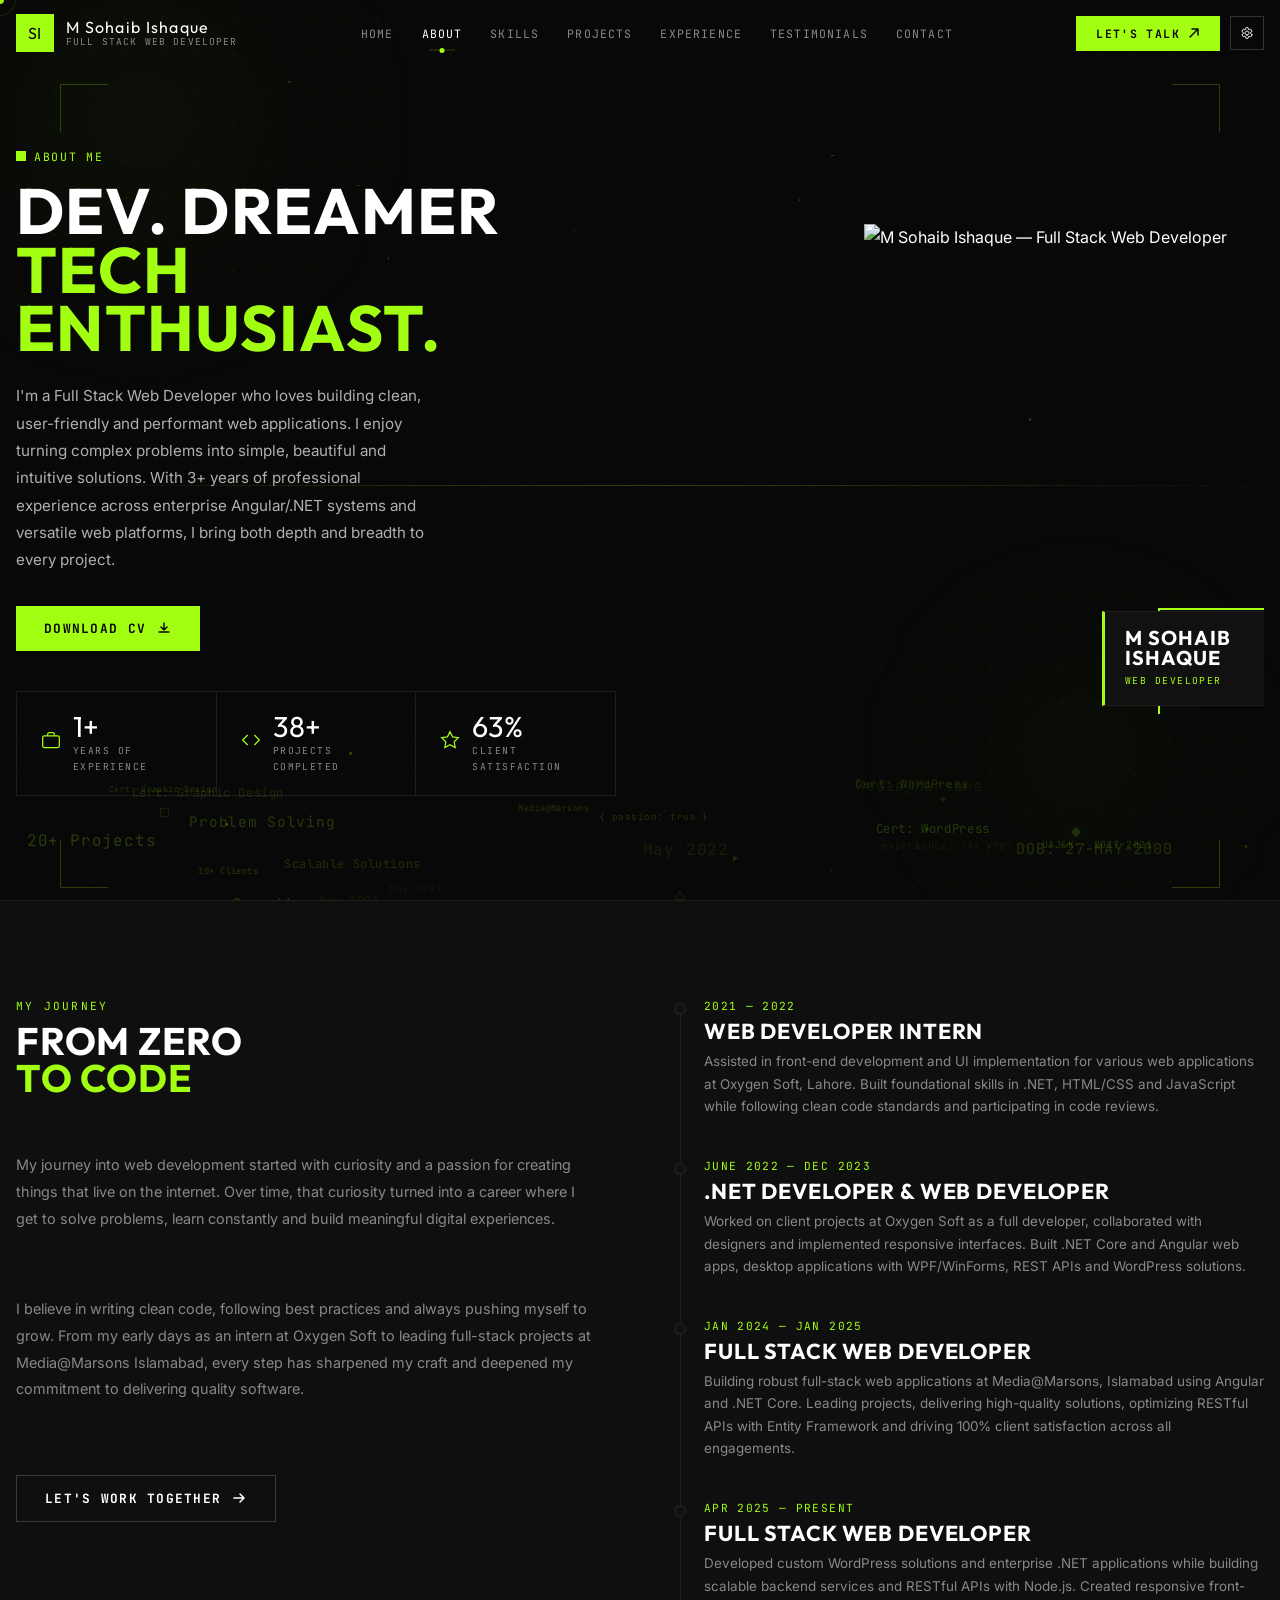
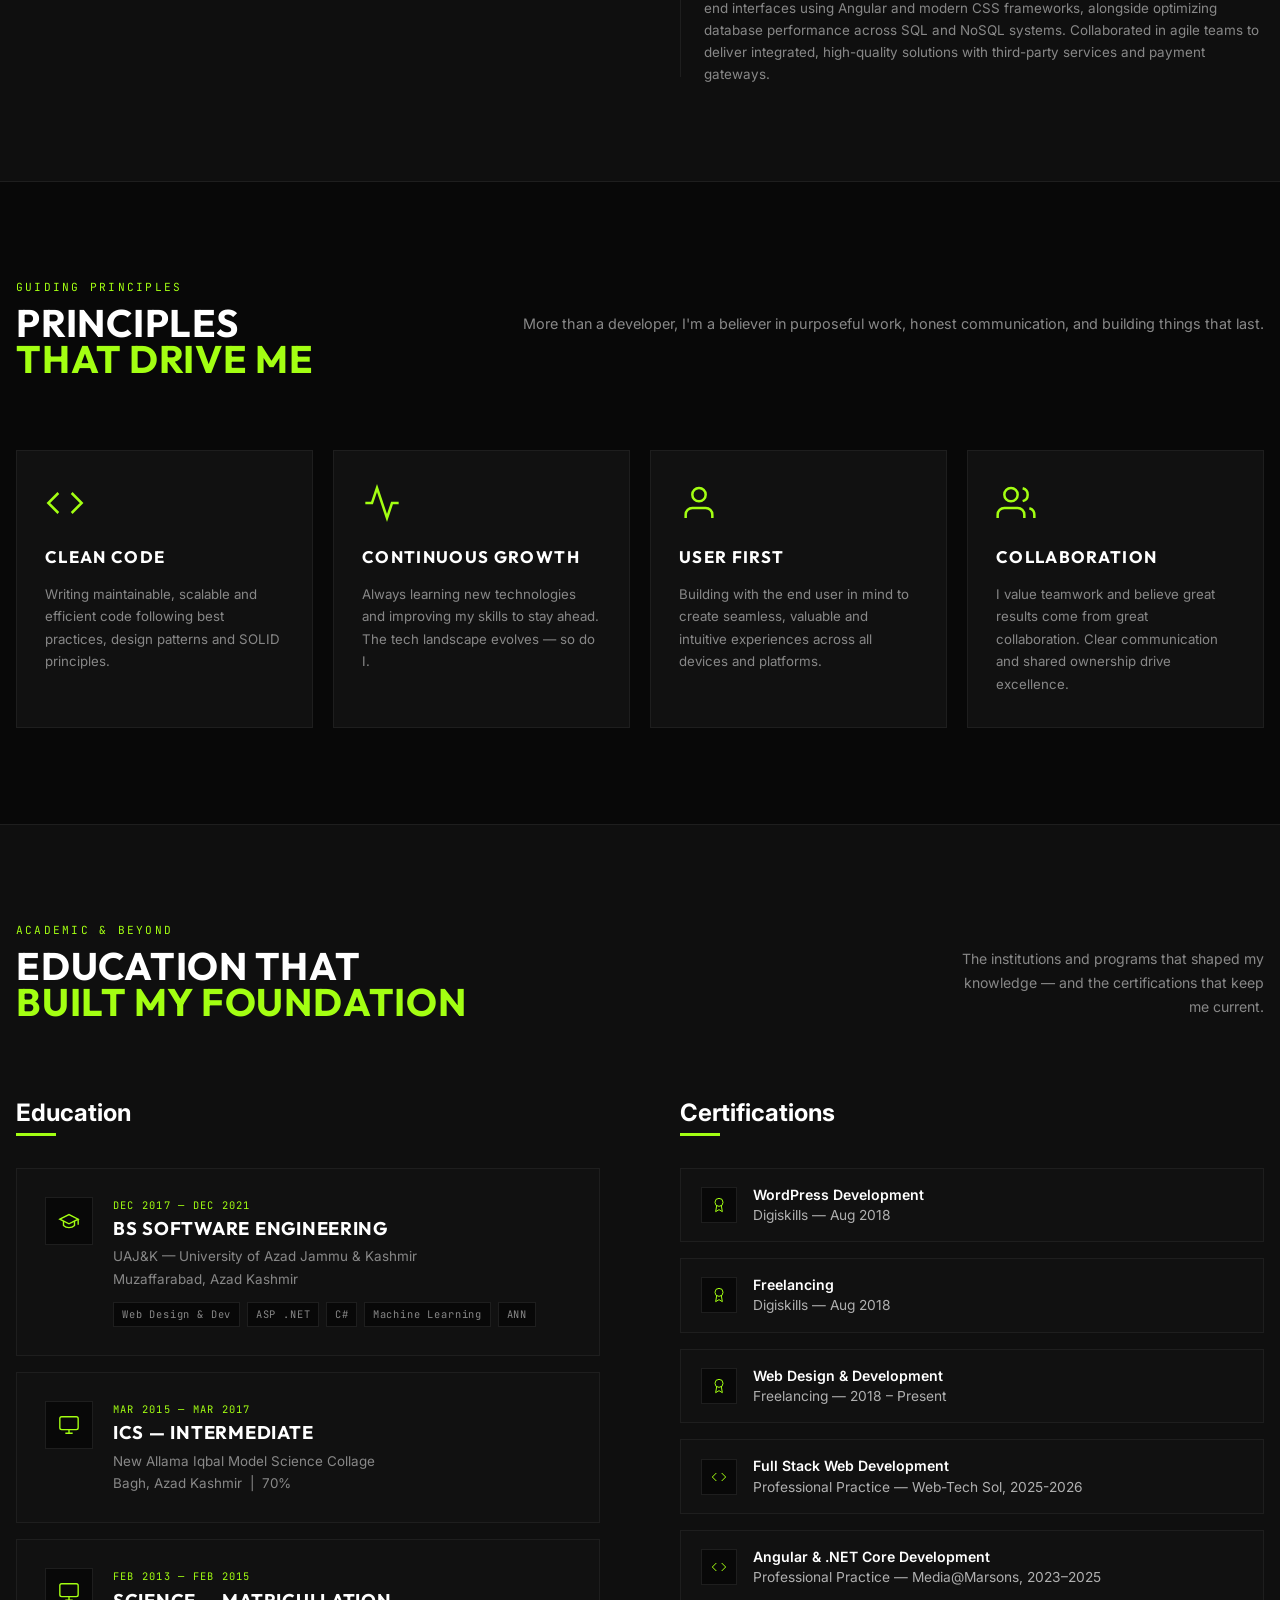
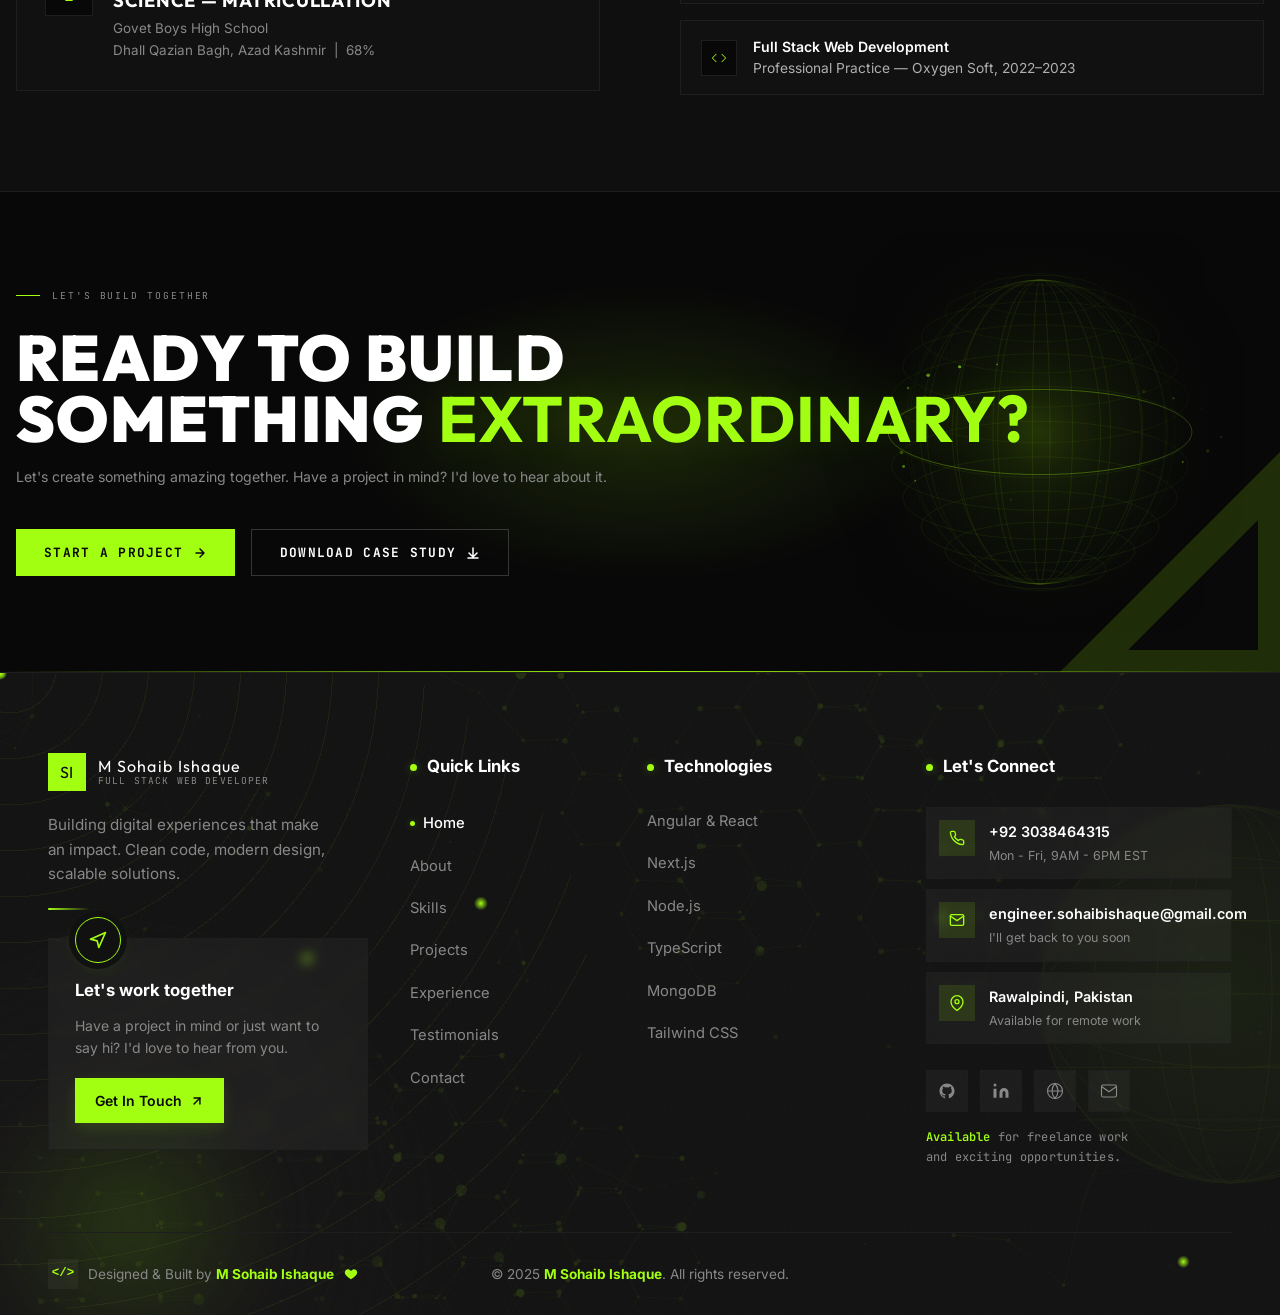
==== commit 9d9ee4e5: "feat(projects): update portfolio with latest work - Add 3 new projects with screenshots and descript" ====
--- a/about.html
+++ b/about.html
@@ -732,7 +732,7 @@
                 </a>
               </li>
               <li>
-                <a href="https://sohaibishaque.com" class="social-icon" aria-label="Website" target="_blank" rel="noopener noreferrer">
+                <a href="https://sohaibishaque.vercel.app/" class="social-icon" aria-label="Website" target="_blank" rel="noopener noreferrer">
                   <svg width="18" height="18" viewBox="0 0 24 24" fill="none" stroke="currentColor" stroke-width="1.5">
                     <circle cx="12" cy="12" r="10" />
                     <path d="M2 12h20M12 2a15.3 15.3 0 0 1 4 10 15.3 15.3 0 0 1-4 10 15.3 15.3 0 0 1-4-10 15.3 15.3 0 0 1 4-10z" />
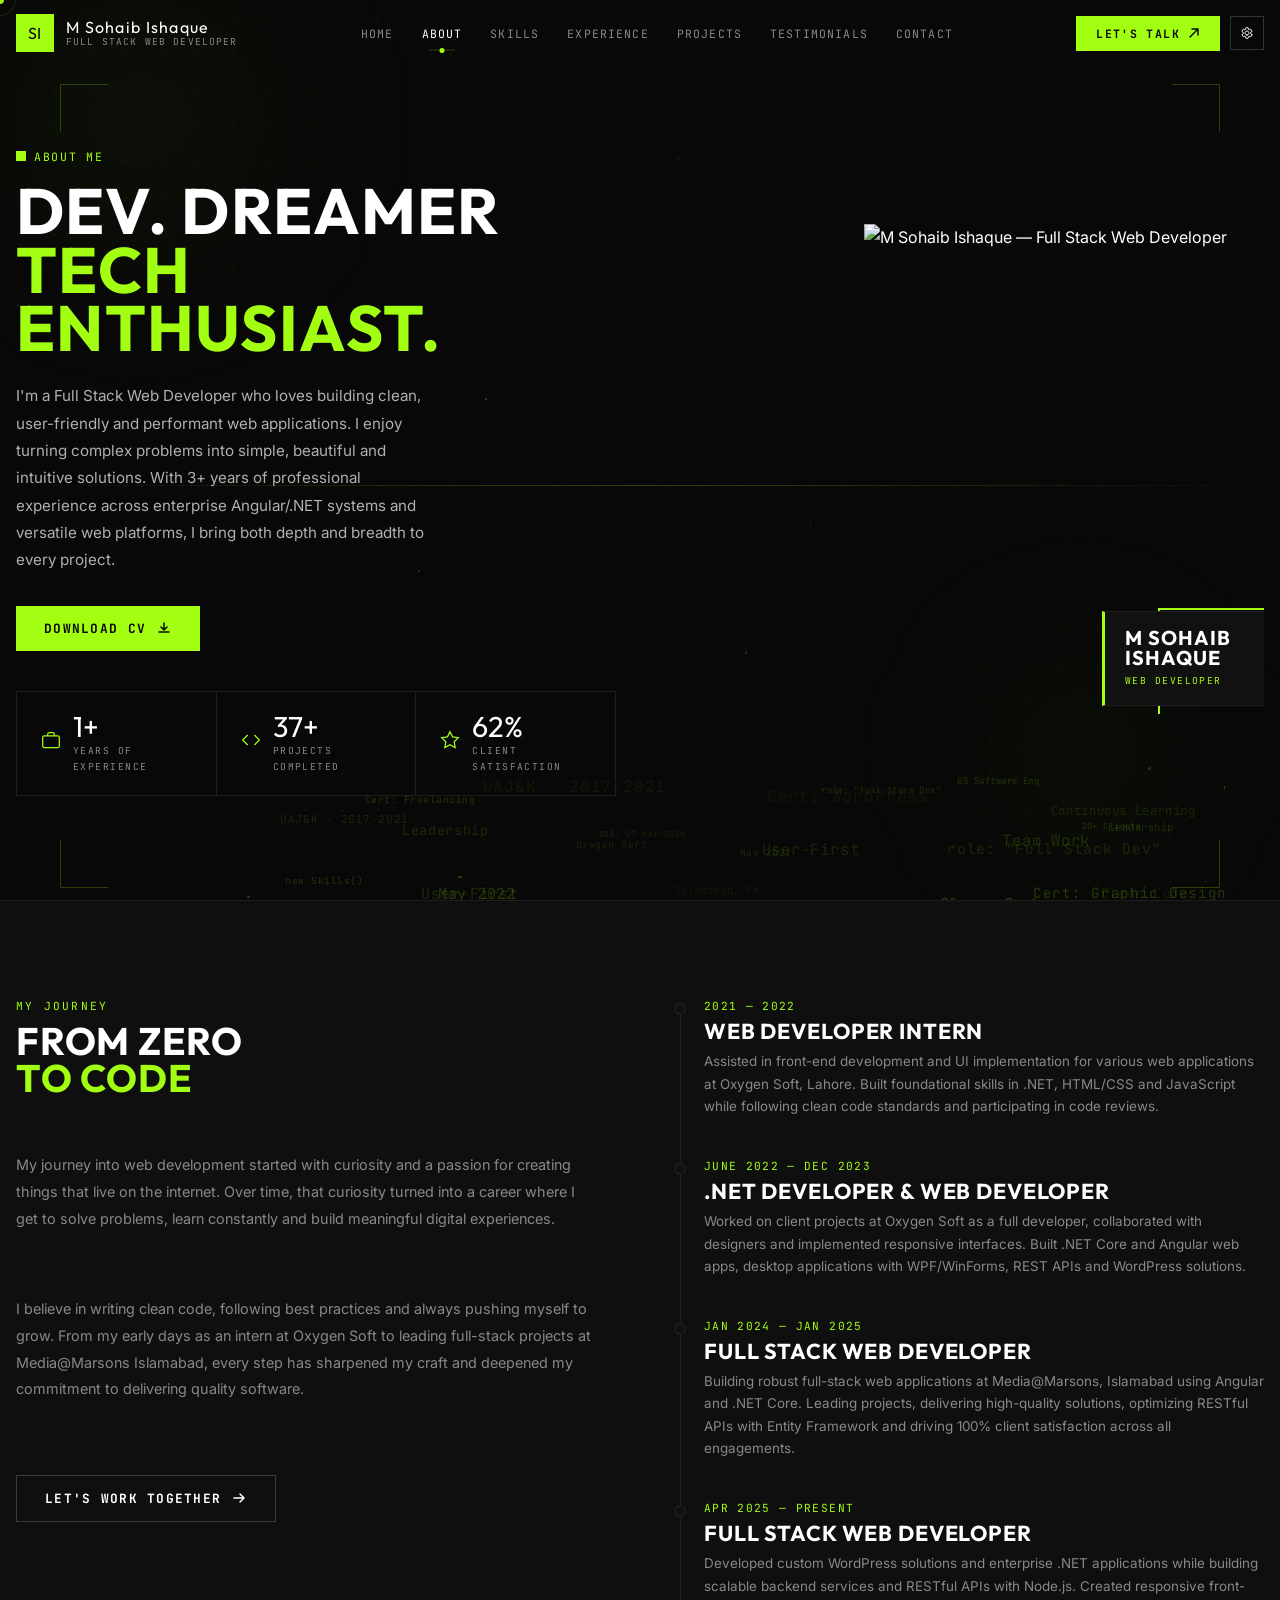
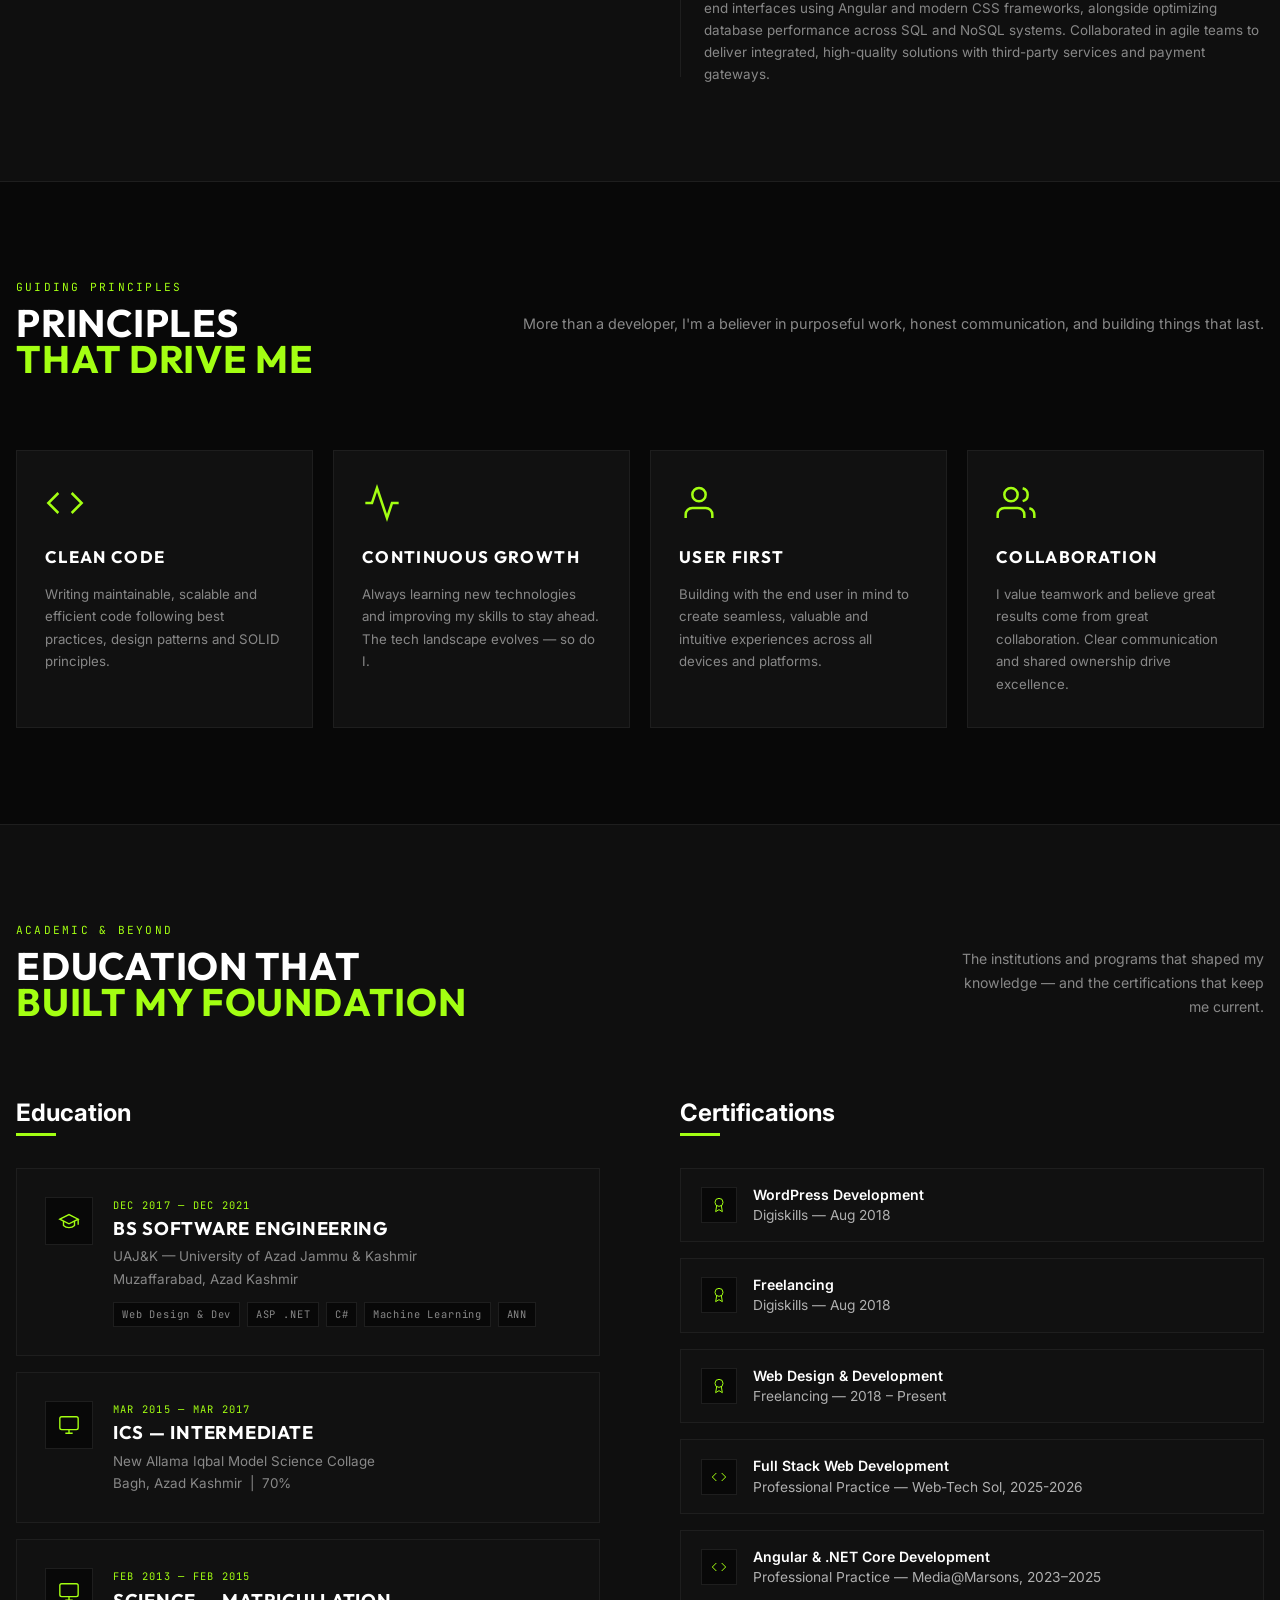
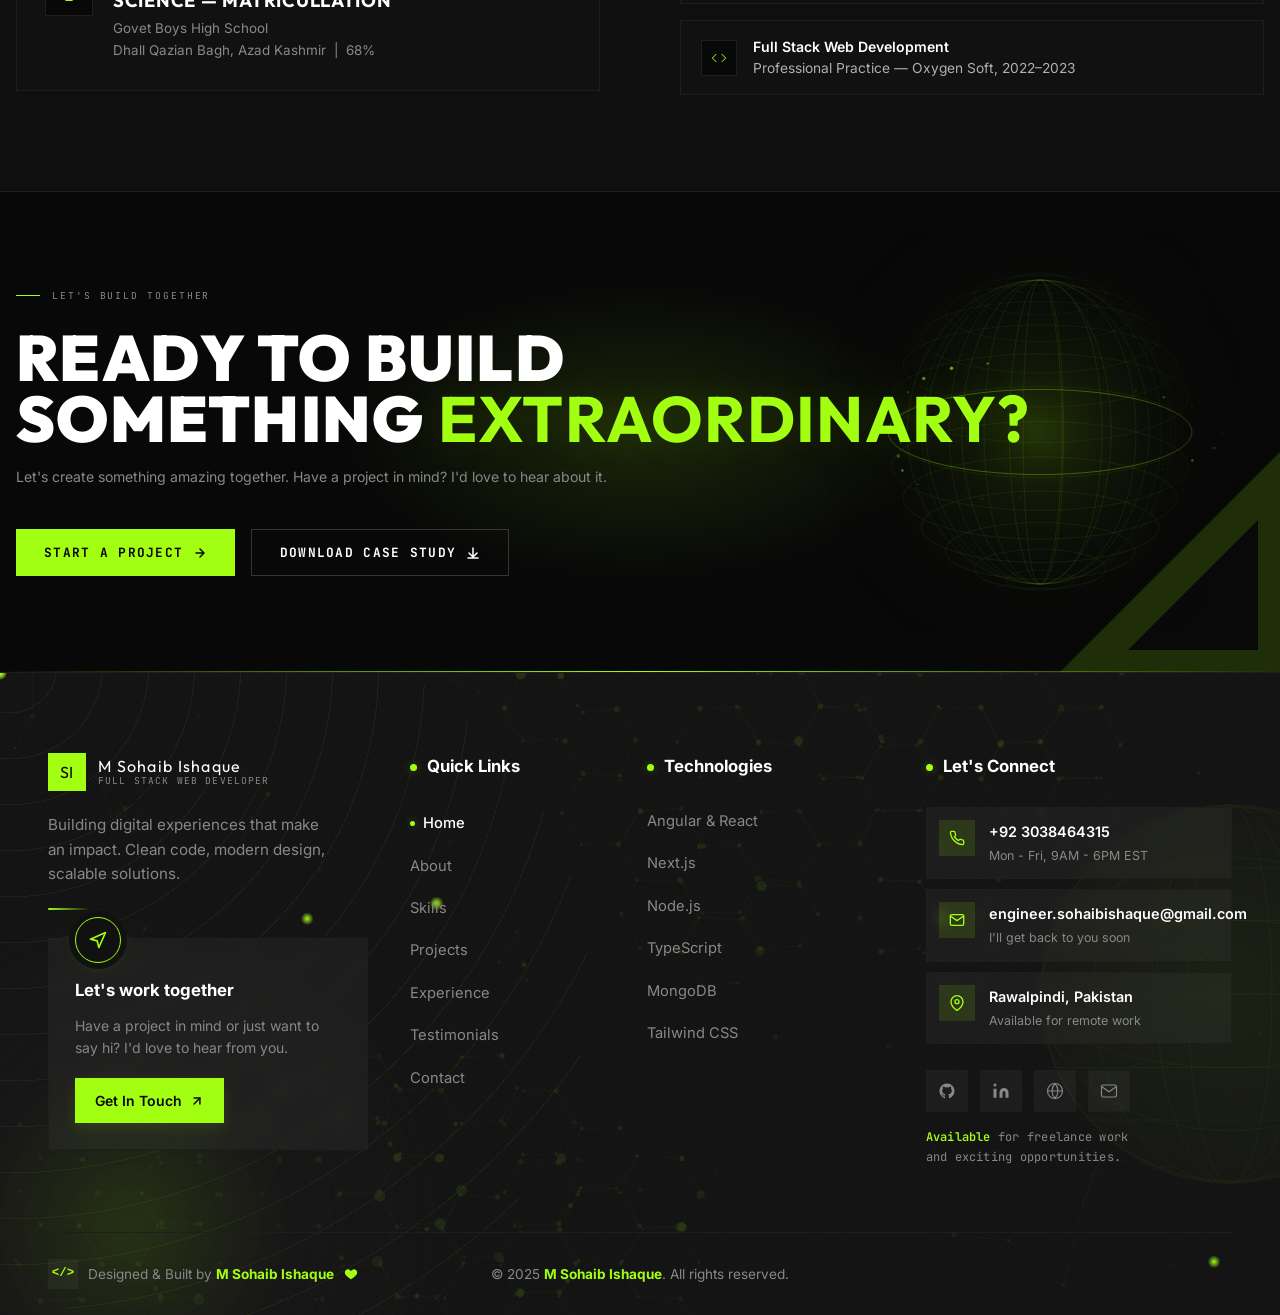
==== commit 601732d0: "feat: fully custom WordPress platform with flexible content management (ACF + Elementor Pro), subscr" ====
--- a/about.html
+++ b/about.html
@@ -142,8 +142,8 @@
       <a href="index.html" class="mobile-nav-link">Home</a>
       <a href="about.html" class="mobile-nav-link" style="color:var(--accent)">About</a>
       <a href="skills.html" class="mobile-nav-link">Skills</a>
+      <a href="experience.html" class="mobile-nav-link">Experience</a>
       <a href="projects.html" class="mobile-nav-link">Projects</a>
-      <a href="experience.html" class="mobile-nav-link">Experience</a>
       <a href="testimonials.html" class="mobile-nav-link">Testimonials</a>
       <a href="contact.html" class="mobile-nav-link">Contact</a>
     </nav>
@@ -161,8 +161,8 @@
             <a href="index.html" class="nav-link">Home</a>
             <a href="about.html" class="nav-link active">About</a>
             <a href="skills.html" class="nav-link">Skills</a>
+            <a href="experience.html" class="nav-link">Experience</a>
             <a href="projects.html" class="nav-link">Projects</a>
-            <a href="experience.html" class="nav-link">Experience</a>
             <a href="testimonials.html" class="nav-link">Testimonials</a>
             <a href="contact.html" class="nav-link">Contact</a>
           </nav>
--- a/assets/css/styles.css
+++ b/assets/css/styles.css
@@ -737,9 +737,9 @@
   height: 520px;
   overflow: hidden;
 }
-.hero-img-wrap.project-image-wrp{
-  width: 600px;
-  height: 400px;  
+.hero-img-wrap.project-image-wrp {
+  width: 100%;
+  height: 370px;
 }
 
 .hero-img-accent {
@@ -772,17 +772,16 @@
   object-position: top center;
   clip-path: polygon(0 0, 100% 0, 100% 85%, 85% 100%, 0 100%);
   filter: grayscale(20%);
-  transition: filter var(--transition),transform var(--transition);
+  transition: filter var(--transition), transform var(--transition);
 }
 .pd2-screenshot-thumb .hero-img:hover {
   filter: grayscale(0%);
   transform: scale(1.2);
 }
 
-.project-image-wrp .hero-img{
+.project-image-wrp .hero-img {
   clip-path: none;
 }
-
 
 .hero-name-card {
   position: absolute;
@@ -1629,708 +1628,932 @@
   border-color: var(--accent-dim);
 }
 
-
-      /* =====================================================
+/* =====================================================
          PROJECT DETAILS PAGE — ADDITIVE STYLES ONLY
          Scoped to .project-details-hero and .pd-* classes
          No modifications to existing rules
          ===================================================== */
 
-      /* ── Wavy hero background ── */
-      .project-details-hero {
-        padding-top: calc(var(--nav-h) + 2.5rem);
-        padding-bottom: 5rem;
-        background: var(--bg);
-        position: relative;
-        overflow: hidden;
-        border-bottom: 1px solid var(--border);
-      }
-
-      .pdh-wave-bg {
-        position: absolute;
-        inset: 0;
-        pointer-events: none;
-        z-index: 0;
-        opacity: 0.18;
-      }
-
-      .pdh-glow {
-        position: absolute;
-        top: 10%;
-        right: -5%;
-        width: 600px;
-        height: 600px;
-        background: radial-gradient(ellipse, var(--accent-dim) 0%, transparent 70%);
-        pointer-events: none;
-        z-index: 0;
-      }
-
-      .pdh-inner {
-        display: grid;
-        grid-template-columns: 1fr 1.1fr;
-        gap: 3.5rem;
-        align-items: center;
-        position: relative;
-        z-index: 1;
-      }
-
-      /* ── Breadcrumb ── */
-      .pdh-breadcrumb {
-        display: inline-flex;
-        align-items: center;
-        gap: 0.5rem;
-        font-family: var(--font-mono);
-        font-size: 0.68rem;
-        letter-spacing: 0.15em;
-        text-transform: uppercase;
-        color: var(--gray);
-        margin-bottom: 1.75rem;
-        text-decoration: none;
-        transition: color var(--transition);
-      }
-      .pdh-breadcrumb:hover { color: var(--accent); }
-      .pdh-breadcrumb svg { transition: transform var(--transition); }
-      .pdh-breadcrumb:hover svg { transform: translateX(-3px); }
-
-      /* ── Category pill ── */
-      .pdh-cat {
-        display: inline-block;
-        font-family: var(--font-mono);
-        font-size: 0.65rem;
-        letter-spacing: 0.18em;
-        text-transform: uppercase;
-        color: var(--accent);
-        background: var(--accent-dim);
-        border: 1px solid var(--accent);
-        padding: 0.25rem 0.75rem;
-        margin-bottom: 1.25rem;
-        border-radius: 2px;
-      }
-
-      /* ── Hero titles ── */
-      .pdh-title {
-        font-family: var(--font-head);
-        font-size: clamp(3.5rem, 5vw, 6rem);
-        line-height: 0.9;
-        text-transform: uppercase;
-        letter-spacing: 0.01em;
-        margin-bottom: 0.3rem;
-        color: var(--white);
-      }
-      .pdh-subtitle {
-        font-family: var(--font-head);
-        font-size: clamp(1.4rem, 2.5vw, 2.2rem);
-        letter-spacing: 0.06em;
-        text-transform: uppercase;
-        color: var(--white);
-        margin-bottom: 1.25rem;
-      }
-      .pdh-desc {
-        font-size: 0.9rem;
-        color: var(--gray-light);
-        line-height: 1.8;
-        max-width: 440px;
-        margin-bottom: 2rem;
-      }
-
-      /* ── Meta rows ── */
-      .pdh-meta {
-        display: flex;
-        flex-direction: column;
-        gap: 0.7rem;
-        margin-bottom: 2rem;
-      }
-      .pdh-meta-row {
-        display: flex;
-        gap: 3rem;
-        flex-wrap: wrap;
-      }
-      .pdh-meta-item {
-        display: flex;
-        align-items: center;
-        gap: 0.5rem;
-        font-family: var(--font-mono);
-        font-size: 0.72rem;
-        color: var(--gray);
-        letter-spacing: 0.06em;
-      }
-      .pdh-meta-icon {
-        color: var(--accent);
-        flex-shrink: 0;
-        display: flex;
-        align-items: center;
-      }
-      .pdh-meta-item strong {
-        color: var(--white);
-        font-weight: 500;
-      }
-
-      /* ── Action buttons ── */
-      .pdh-btns {
-        display: flex;
-        gap: 0.875rem;
-        flex-wrap: wrap;
-      }
-      .pdh-btn-primary {
-        display: inline-flex;
-        align-items: center;
-        gap: 0.5rem;
-        background: var(--accent);
-        color: var(--bg);
-        font-family: var(--font-mono);
-        font-size: 0.75rem;
-        font-weight: 700;
-        letter-spacing: 0.12em;
-        text-transform: uppercase;
-        padding: 0.75rem 1.5rem;
-        border: none;
-        cursor: pointer;
-        text-decoration: none;
-        transition: var(--transition);
-      }
-      .pdh-btn-primary:hover {
-        transform: translateY(-2px);
-        box-shadow: 0 8px 24px var(--accent-dim);
-      }
-      .pdh-btn-outline {
-        display: inline-flex;
-        align-items: center;
-        gap: 0.5rem;
-        background: transparent;
-        color: var(--white);
-        font-family: var(--font-mono);
-        font-size: 0.75rem;
-        font-weight: 700;
-        letter-spacing: 0.12em;
-        text-transform: uppercase;
-        padding: 0.75rem 1.5rem;
-        border: 1px solid var(--border);
-        cursor: pointer;
-        text-decoration: none;
-        transition: var(--transition);
-      }
-      .pdh-btn-outline:hover {
-        border-color: var(--accent);
-        color: var(--accent);
-        transform: translateY(-2px);
-      }
-
-      /* ── Desktop mockup (right column) ── */
-      .pdh-mockup {
-        position: relative;
-      }
-
-      /* ════════════════════════════════════════════
+/* ── Wavy hero background ── */
+.project-details-hero {
+  padding-top: calc(var(--nav-h) + 2.5rem);
+  padding-bottom: 5rem;
+  background: var(--bg);
+  position: relative;
+  overflow: hidden;
+  border-bottom: 1px solid var(--border);
+}
+
+.pdh-wave-bg {
+  position: absolute;
+  inset: 0;
+  pointer-events: none;
+  z-index: 0;
+  opacity: 0.18;
+}
+
+.pdh-glow {
+  position: absolute;
+  top: 10%;
+  right: -5%;
+  width: 600px;
+  height: 600px;
+  background: radial-gradient(ellipse, var(--accent-dim) 0%, transparent 70%);
+  pointer-events: none;
+  z-index: 0;
+}
+
+.pdh-inner {
+  display: grid;
+  grid-template-columns: 1fr 1.1fr;
+  gap: 3.5rem;
+  align-items: center;
+  position: relative;
+  z-index: 1;
+}
+
+/* ── Breadcrumb ── */
+.pdh-breadcrumb {
+  display: inline-flex;
+  align-items: center;
+  gap: 0.5rem;
+  font-family: var(--font-mono);
+  font-size: 0.68rem;
+  letter-spacing: 0.15em;
+  text-transform: uppercase;
+  color: var(--gray);
+  margin-bottom: 1.75rem;
+  text-decoration: none;
+  transition: color var(--transition);
+}
+.pdh-breadcrumb:hover {
+  color: var(--accent);
+}
+.pdh-breadcrumb svg {
+  transition: transform var(--transition);
+}
+.pdh-breadcrumb:hover svg {
+  transform: translateX(-3px);
+}
+
+/* ── Category pill ── */
+.pdh-cat {
+  display: inline-block;
+  font-family: var(--font-mono);
+  font-size: 0.65rem;
+  letter-spacing: 0.18em;
+  text-transform: uppercase;
+  color: var(--accent);
+  background: var(--accent-dim);
+  border: 1px solid var(--accent);
+  padding: 0.25rem 0.75rem;
+  margin-bottom: 1.25rem;
+  border-radius: 2px;
+}
+
+/* ── Hero titles ── */
+.pdh-title {
+  font-family: var(--font-head);
+  font-size: clamp(3.5rem, 5vw, 6rem);
+  line-height: 0.9;
+  text-transform: uppercase;
+  letter-spacing: 0.01em;
+  margin-bottom: 0.3rem;
+  color: var(--white);
+}
+.pdh-subtitle {
+  font-family: var(--font-head);
+  font-size: clamp(1.4rem, 2.5vw, 2.2rem);
+  letter-spacing: 0.06em;
+  text-transform: uppercase;
+  color: var(--white);
+  margin-bottom: 1.25rem;
+}
+.pdh-desc {
+  font-size: 0.9rem;
+  color: var(--gray-light);
+  line-height: 1.8;
+  max-width: 440px;
+  margin-bottom: 2rem;
+}
+
+/* ── Meta rows ── */
+.pdh-meta {
+  display: flex;
+  flex-direction: column;
+  gap: 0.7rem;
+  margin-bottom: 2rem;
+}
+.pdh-meta-row {
+  display: flex;
+  gap: 3rem;
+  flex-wrap: wrap;
+}
+.pdh-meta-item {
+  display: flex;
+  align-items: center;
+  gap: 0.5rem;
+  font-family: var(--font-mono);
+  font-size: 0.72rem;
+  color: var(--gray);
+  letter-spacing: 0.06em;
+}
+.pdh-meta-icon {
+  color: var(--accent);
+  flex-shrink: 0;
+  display: flex;
+  align-items: center;
+}
+.pdh-meta-item strong {
+  color: var(--white);
+  font-weight: 500;
+}
+
+/* ── Action buttons ── */
+.pdh-btns {
+  display: flex;
+  gap: 0.875rem;
+  flex-wrap: wrap;
+}
+.pdh-btn-primary {
+  display: inline-flex;
+  align-items: center;
+  gap: 0.5rem;
+  background: var(--accent);
+  color: var(--bg);
+  font-family: var(--font-mono);
+  font-size: 0.75rem;
+  font-weight: 700;
+  letter-spacing: 0.12em;
+  text-transform: uppercase;
+  padding: 0.75rem 1.5rem;
+  border: none;
+  cursor: pointer;
+  text-decoration: none;
+  transition: var(--transition);
+}
+.pdh-btn-primary:hover {
+  transform: translateY(-2px);
+  box-shadow: 0 8px 24px var(--accent-dim);
+}
+.pdh-btn-outline {
+  display: inline-flex;
+  align-items: center;
+  gap: 0.5rem;
+  background: transparent;
+  color: var(--white);
+  font-family: var(--font-mono);
+  font-size: 0.75rem;
+  font-weight: 700;
+  letter-spacing: 0.12em;
+  text-transform: uppercase;
+  padding: 0.75rem 1.5rem;
+  border: 1px solid var(--border);
+  cursor: pointer;
+  text-decoration: none;
+  transition: var(--transition);
+}
+.pdh-btn-outline:hover {
+  border-color: var(--accent);
+  color: var(--accent);
+  transform: translateY(-2px);
+}
+
+/* ── Desktop mockup (right column) ── */
+.pdh-mockup {
+  position: relative;
+}
+
+/* ════════════════════════════════════════════
          SECTION LAYOUT UTILITY
          ════════════════════════════════════════════ */
-      .pd2-section {
-        padding: 5rem 0;
-        border-top: 1px solid var(--border);
-      }
-      .pd2-section-dark { background: var(--bg-2); }
-      .pd2-section-black { background: var(--bg); }
-
-      .pd2-label {
-        font-family: var(--font-mono);
-        font-size: 0.65rem;
-        letter-spacing: 0.22em;
-        text-transform: uppercase;
-        color: var(--accent);
-        margin-bottom: 0.6rem;
-        display: flex;
-        align-items: center;
-        gap: 0.5rem;
-      }
-      .pd2-label::before {
-        content: "";
-        display: inline-block;
-        width: 8px;
-        height: 8px;
-        background: var(--accent);
-        flex-shrink: 0;
-      }
-      .pd2-heading {
-        font-family: var(--font-head);
-        font-size: clamp(2.5rem, 3.5vw, 4.5rem);
-        text-transform: uppercase;
-        letter-spacing: 0.03em;
-        color: var(--white);
-        line-height: 1;
-        margin-bottom: 0.5rem;
-      }
-      .pd2-subtext {
-        font-size: 0.88rem;
-        color: var(--gray);
-        max-width: 500px;
-        line-height: 1.7;
-        margin-bottom: 3rem;
-      }
-
-      /* ════════════════════════════════════════════
+.pd2-section {
+  padding: 5rem 0;
+  border-top: 1px solid var(--border);
+}
+.pd2-section-dark {
+  background: var(--bg-2);
+}
+.pd2-section-black {
+  background: var(--bg);
+}
+
+.pd2-label {
+  font-family: var(--font-mono);
+  font-size: 0.65rem;
+  letter-spacing: 0.22em;
+  text-transform: uppercase;
+  color: var(--accent);
+  margin-bottom: 0.6rem;
+  display: flex;
+  align-items: center;
+  gap: 0.5rem;
+}
+.pd2-label::before {
+  content: "";
+  display: inline-block;
+  width: 8px;
+  height: 8px;
+  background: var(--accent);
+  flex-shrink: 0;
+}
+.pd2-heading {
+  font-family: var(--font-head);
+  font-size: clamp(2.5rem, 3.5vw, 4.5rem);
+  text-transform: uppercase;
+  letter-spacing: 0.03em;
+  color: var(--white);
+  line-height: 1;
+  margin-bottom: 0.5rem;
+}
+.pd2-subtext {
+  font-size: 0.88rem;
+  color: var(--gray);
+  max-width: 500px;
+  line-height: 1.7;
+  margin-bottom: 3rem;
+}
+
+/* ════════════════════════════════════════════
          TECH STACK CARDS
          ════════════════════════════════════════════ */
-      .pd2-tech-grid {
-        display: grid;
-        grid-template-columns: repeat(6, 1fr);
-        gap: 1rem;
-      }
-      @media (max-width: 1024px) { .pd2-tech-grid { grid-template-columns: repeat(3, 1fr); } }
-      @media (max-width: 600px) { .pd2-tech-grid { grid-template-columns: repeat(2, 1fr); } }
-
-      .pd2-tech-card {
-        padding: 1.5rem 1rem;
-        display: flex;
-        flex-direction: column;
-        align-items: center;
-        gap: 0.75rem;
-        background: var(--bg-card-hover);
-        border: 1px solid var(--border);
-        transition: transform var(--transition), box-shadow var(--transition);
-      }
-      .pd2-tech-card:hover {
-        transform: translateY(-4px);
-        box-shadow: var(--sh-accent-sm);
-      }
-      .pd2-tech-card-name {
-        font-family: var(--font-head);
-        font-size: 0.88rem;
-        letter-spacing: 0.06em;
-        text-transform: uppercase;
-        color: var(--white);
-        text-align: center;
-      }
-      .pd2-tech-card-sub {
-        font-family: var(--font-mono);
-        font-size: 0.6rem;
-        color: var(--white);
-        letter-spacing: 0.08em;
-        text-align: center;
-      }
-      .pd2-tech-card-icon {
-        width: 48px;
-        height: 48px;
-        display: flex;
-        align-items: center;
-        justify-content: center;
-        font-size: 2.2rem;
-        border-radius: 10px;
-        flex-shrink: 0;
-      }
-
-      /* ════════════════════════════════════════════
+.pd2-tech-grid {
+  display: grid;
+  grid-template-columns: repeat(6, 1fr);
+  gap: 1rem;
+}
+@media (max-width: 1024px) {
+  .pd2-tech-grid {
+    grid-template-columns: repeat(3, 1fr);
+  }
+}
+@media (max-width: 600px) {
+  .pd2-tech-grid {
+    grid-template-columns: repeat(2, 1fr);
+  }
+}
+
+.pd2-tech-card {
+  padding: 1.5rem 1rem;
+  display: flex;
+  flex-direction: column;
+  align-items: center;
+  gap: 0.75rem;
+  background: var(--bg-card-hover);
+  border: 1px solid var(--border);
+  transition: transform var(--transition), box-shadow var(--transition);
+}
+.pd2-tech-card:hover {
+  transform: translateY(-4px);
+  box-shadow: var(--sh-accent-sm);
+}
+.pd2-tech-card-name {
+  font-family: var(--font-head);
+  font-size: 0.88rem;
+  letter-spacing: 0.06em;
+  text-transform: uppercase;
+  color: var(--white);
+  text-align: center;
+}
+.pd2-tech-card-sub {
+  font-family: var(--font-mono);
+  font-size: 0.6rem;
+  color: var(--white);
+  letter-spacing: 0.08em;
+  text-align: center;
+}
+.pd2-tech-card-icon {
+  width: 48px;
+  height: 48px;
+  display: flex;
+  align-items: center;
+  justify-content: center;
+  font-size: 2.2rem;
+  border-radius: 10px;
+  flex-shrink: 0;
+}
+
+/* ════════════════════════════════════════════
          KEY FEATURES GRID
          ════════════════════════════════════════════ */
-      .pd2-features-grid {
-        display: grid;
-        grid-template-columns: repeat(4, 1fr);
-        gap: 0.75rem;
-      }
-      @media (max-width: 900px) { .pd2-features-grid { grid-template-columns: repeat(2, 1fr); } }
-      @media (max-width: 500px) { .pd2-features-grid { grid-template-columns: 1fr; } }
-
-      .pd2-feature-card {
-        background: var(--bg-card);
-        border: 1px solid var(--border);
-        padding: 1.4rem 1.25rem;
-        transition: border-color var(--transition), transform var(--transition);
-      }
-      .pd2-feature-card:hover {
-        border-color: var(--accent-dim);
-        transform: translateY(-3px);
-      }
-      .pd2-feature-icon {
-        width: 36px;
-        height: 36px;
-        background: var(--accent-dim);
-        border: 1px solid var(--accent-dim);
-        display: flex;
-        align-items: center;
-        justify-content: center;
-        color: var(--accent);
-        margin-bottom: 0.85rem;
-        flex-shrink: 0;
-      }
-      .pd2-feature-title {
-        font-family: var(--font-head);
-        font-size: 0.95rem;
-        letter-spacing: 0.06em;
-        text-transform: uppercase;
-        color: var(--white);
-        margin-bottom: 0.45rem;
-      }
-      .pd2-feature-desc {
-        font-size: 0.78rem;
-        color: var(--gray);
-        line-height: 1.65;
-      }
-
-      /* ════════════════════════════════════════════
+.pd2-features-grid {
+  display: grid;
+  grid-template-columns: repeat(4, 1fr);
+  gap: 0.75rem;
+}
+@media (max-width: 900px) {
+  .pd2-features-grid {
+    grid-template-columns: repeat(2, 1fr);
+  }
+}
+@media (max-width: 500px) {
+  .pd2-features-grid {
+    grid-template-columns: 1fr;
+  }
+}
+
+.pd2-feature-card {
+  background: var(--bg-card);
+  border: 1px solid var(--border);
+  padding: 1.4rem 1.25rem;
+  transition: border-color var(--transition), transform var(--transition);
+}
+.pd2-feature-card:hover {
+  border-color: var(--accent-dim);
+  transform: translateY(-3px);
+}
+.pd2-feature-icon {
+  width: 36px;
+  height: 36px;
+  background: var(--accent-dim);
+  border: 1px solid var(--accent-dim);
+  display: flex;
+  align-items: center;
+  justify-content: center;
+  color: var(--accent);
+  margin-bottom: 0.85rem;
+  flex-shrink: 0;
+}
+.pd2-feature-title {
+  font-family: var(--font-head);
+  font-size: 0.95rem;
+  letter-spacing: 0.06em;
+  text-transform: uppercase;
+  color: var(--white);
+  margin-bottom: 0.45rem;
+}
+.pd2-feature-desc {
+  font-size: 0.78rem;
+  color: var(--gray);
+  line-height: 1.65;
+}
+
+/* ════════════════════════════════════════════
          TIMELINE
          ════════════════════════════════════════════ */
-      .pd2-timeline-wrap {
-        position: relative;
-        padding: 3rem 0 2rem;
-      }
-      .pd2-timeline-track {
-        position: absolute;
-        top: 65px;
-        left: 0;
-        right: 0;
-        height: 2px;
-        background: var(--border);
-        z-index: 0;
-      }
-      .pd2-timeline-fill {
-        position: absolute;
-        top: 0;
-        left: 0;
-        width: 100%;
-        height: 100%;
-        background: var(--accent);
-        transform-origin: left;
-      }
-      .pd2-timeline-grid {
-        display: grid;
-        grid-template-columns: repeat(4, 1fr);
-        gap: 0;
-        position: relative;
-        z-index: 1;
-      }
-      .pd2-tl-node {
-        display: flex;
-        flex-direction: column;
-        align-items: center;
-      }
-      .pd2-tl-icon-wrap {
-        width: 44px;
-        height: 44px;
-        background: var(--accent-dim);
-        border: 2px solid var(--accent);
-        display: flex;
-        align-items: center;
-        justify-content: center;
-        color: var(--accent);
-        margin-bottom: 0.75rem;
-        position: relative;
-        z-index: 2;
-      }
-      .pd2-tl-dot {
-        width: 36px;
-        height: 36px;
-        border-radius: 50%;
-        background: var(--accent);
-        border: 3px solid var(--bg-2);
-        box-shadow: 0 0 0 3px var(--accent), 0 0 16px var(--accent-dim);
-        display: flex;
-        align-items: center;
-        justify-content: center;
-        font-family: var(--font-mono);
-        font-size: 0.7rem;
-        color: var(--bg);
-        font-weight: 700;
-        margin: 0 auto 1.5rem;
-        position: relative;
-        z-index: 2;
-      }
-      .pd2-tl-content {
-        text-align: center;
-        padding: 0 0.75rem;
-      }
-      .pd2-tl-phase {
-        font-family: var(--font-head);
-        font-size: 1rem;
-        letter-spacing: 0.05em;
-        text-transform: uppercase;
-        color: var(--white);
-        margin-bottom: 0.2rem;
-      }
-      .pd2-tl-duration {
-        font-family: var(--font-mono);
-        font-size: 0.62rem;
-        color: var(--accent);
-        letter-spacing: 0.1em;
-        text-transform: uppercase;
-        margin-bottom: 0.5rem;
-      }
-      .pd2-tl-desc {
-        font-size: 0.78rem;
-        color: var(--gray);
-        line-height: 1.6;
-      }
-
-      .pd2-screenshots-wrap {
-        position: relative;
-      }
-      .pd2-screenshots-carousel {
-        display: grid;
-        grid-template-columns: repeat(4, 1fr);
-        gap: 0.75rem;
-        overflow: hidden;
-      }
-      .pd2-screenshot-thumb {
-        background: #141414;
-        border: 1px solid var(--border);
-        overflow: hidden;
-        aspect-ratio: 16/10;
-        position: relative;
-        transition: border-color var(--transition);
-        display: flex;
-        align-items: center;
-        justify-content: center;
-      }
-      .pd2-screenshot-thumb:hover { border-color: var(--accent); }
-      .pd2-screenshot-inner {
-        width: 100%;
-        height: 100%;
-        display: flex;
-        flex-direction: column;
-      }
-      .pd2-metrics-grid {
-        display: grid;
-        grid-template-columns: repeat(4, 1fr);
-        gap: 0;
-        border: 1px solid var(--border);
-      }
-      @media (max-width: 768px) { .pd2-metrics-grid { grid-template-columns: repeat(2, 1fr); } }
-
-      .pd2-metric-item {
-        padding: 2.5rem 2rem;
-        border-right: 1px solid var(--border);
-        display: flex;
-        align-items: center;
-        gap: 1.25rem;
-        transition: background var(--transition);
-      }
-      .pd2-metric-item:last-child { border-right: none; }
-      .pd2-metric-item:nth-child(2n) { border-right: 1px solid var(--border); }
-      @media (max-width: 768px) { .pd2-metric-item:nth-child(2n) { border-right: none; } }
-      .pd2-metric-item:hover { background: var(--accent-dim); }
-      .pd2-metric-icon {
-        width: 48px;
-        height: 48px;
-        color: var(--accent);
-        flex-shrink: 0;
-        display: flex;
-        align-items: center;
-        justify-content: center;
-      }
-      .pd2-metric-icon svg { width: 40px; height: 40px; }
-      .pd2-metric-val {
-        font-family: var(--font-head);
-        font-size: 2.5rem;
-        color: var(--accent);
-        letter-spacing: 0.01em;
-        line-height: 1;
-        margin-bottom: 0.2rem;
-      }
-      .pd2-metric-label {
-        font-family: var(--font-mono);
-        font-size: 0.65rem;
-        color: var(--accent);
-        letter-spacing: 0.12em;
-        text-transform: uppercase;
-        margin-bottom: 0.2rem;
-      }
-      .pd2-metric-desc {
-        font-size: 0.72rem;
-        color: var(--gray);
-      }
-
-      /* ════════════════════════════════════════════
+.pd2-timeline-wrap {
+  position: relative;
+  padding: 3rem 0 2rem;
+}
+.pd2-timeline-track {
+  position: absolute;
+  top: 65px;
+  left: 0;
+  right: 0;
+  height: 2px;
+  background: var(--border);
+  z-index: 0;
+}
+.pd2-timeline-fill {
+  position: absolute;
+  top: 0;
+  left: 0;
+  width: 100%;
+  height: 100%;
+  background: var(--accent);
+  transform-origin: left;
+}
+.pd2-timeline-grid {
+  display: grid;
+  grid-template-columns: repeat(4, 1fr);
+  gap: 0;
+  position: relative;
+  z-index: 1;
+}
+.pd2-tl-node {
+  display: flex;
+  flex-direction: column;
+  align-items: center;
+}
+.pd2-tl-icon-wrap {
+  width: 44px;
+  height: 44px;
+  background: var(--accent-dim);
+  border: 2px solid var(--accent);
+  display: flex;
+  align-items: center;
+  justify-content: center;
+  color: var(--accent);
+  margin-bottom: 0.75rem;
+  position: relative;
+  z-index: 2;
+}
+.pd2-tl-dot {
+  width: 36px;
+  height: 36px;
+  border-radius: 50%;
+  background: var(--accent);
+  border: 3px solid var(--bg-2);
+  box-shadow: 0 0 0 3px var(--accent), 0 0 16px var(--accent-dim);
+  display: flex;
+  align-items: center;
+  justify-content: center;
+  font-family: var(--font-mono);
+  font-size: 0.7rem;
+  color: var(--bg);
+  font-weight: 700;
+  margin: 0 auto 1.5rem;
+  position: relative;
+  z-index: 2;
+}
+.pd2-tl-content {
+  text-align: center;
+  padding: 0 0.75rem;
+}
+.pd2-tl-phase {
+  font-family: var(--font-head);
+  font-size: 1rem;
+  letter-spacing: 0.05em;
+  text-transform: uppercase;
+  color: var(--white);
+  margin-bottom: 0.2rem;
+}
+.pd2-tl-duration {
+  font-family: var(--font-mono);
+  font-size: 0.62rem;
+  color: var(--accent);
+  letter-spacing: 0.1em;
+  text-transform: uppercase;
+  margin-bottom: 0.5rem;
+}
+.pd2-tl-desc {
+  font-size: 0.78rem;
+  color: var(--gray);
+  line-height: 1.6;
+}
+
+.pd2-screenshots-wrap {
+  position: relative;
+}
+.pd2-screenshots-carousel {
+  display: grid;
+  grid-template-columns: repeat(4, 1fr);
+  gap: 0.75rem;
+  overflow: hidden;
+}
+.pd2-screenshot-thumb {
+  background: #141414;
+  border: 1px solid var(--border);
+  overflow: hidden;
+  aspect-ratio: 16/10;
+  position: relative;
+  transition: border-color var(--transition);
+  display: flex;
+  align-items: center;
+  justify-content: center;
+}
+.pd2-screenshot-thumb:hover {
+  border-color: var(--accent);
+}
+.pd2-screenshot-inner {
+  width: 100%;
+  height: 100%;
+  display: flex;
+  flex-direction: column;
+}
+.pd2-metrics-grid {
+  display: grid;
+  grid-template-columns: repeat(4, 1fr);
+  gap: 0;
+  border: 1px solid var(--border);
+}
+@media (max-width: 768px) {
+  .pd2-metrics-grid {
+    grid-template-columns: repeat(2, 1fr);
+  }
+}
+
+.pd2-metric-item {
+  padding: 2.5rem 2rem;
+  border-right: 1px solid var(--border);
+  display: flex;
+  align-items: center;
+  gap: 1.25rem;
+  transition: background var(--transition);
+}
+.pd2-metric-item:last-child {
+  border-right: none;
+}
+.pd2-metric-item:nth-child(2n) {
+  border-right: 1px solid var(--border);
+}
+@media (max-width: 768px) {
+  .pd2-metric-item:nth-child(2n) {
+    border-right: none;
+  }
+}
+.pd2-metric-item:hover {
+  background: var(--accent-dim);
+}
+.pd2-metric-icon {
+  width: 48px;
+  height: 48px;
+  color: var(--accent);
+  flex-shrink: 0;
+  display: flex;
+  align-items: center;
+  justify-content: center;
+}
+.pd2-metric-icon svg {
+  width: 40px;
+  height: 40px;
+}
+.pd2-metric-val {
+  font-family: var(--font-head);
+  font-size: 2.5rem;
+  color: var(--accent);
+  letter-spacing: 0.01em;
+  line-height: 1;
+  margin-bottom: 0.2rem;
+}
+.pd2-metric-label {
+  font-family: var(--font-mono);
+  font-size: 0.65rem;
+  color: var(--accent);
+  letter-spacing: 0.12em;
+  text-transform: uppercase;
+  margin-bottom: 0.2rem;
+}
+.pd2-metric-desc {
+  font-size: 0.72rem;
+  color: var(--gray);
+}
+
+/* ════════════════════════════════════════════
          OUTCOMES & CHALLENGES
          ════════════════════════════════════════════ */
-      .pd2-oc-grid {
-        display: grid;
-        grid-template-columns: 1fr 1fr;
-        gap: 0;
-      }
-      @media (max-width: 768px) { .pd2-oc-grid { grid-template-columns: 1fr; } }
-
-      .pd2-oc-col {
-        padding: 4rem 3rem;
-        position: relative;
-        overflow: hidden;
-        min-height: 360px;
-      }
-      .pd2-oc-col:first-child {
-        background: var(--bg);
-        border-right: 1px solid var(--border);
-      }
-      .pd2-oc-col:last-child {
-        background: var(--bg-2);
-      }
-      .pd2-oc-label {
-        font-family: var(--font-mono);
-        font-size: 0.65rem;
-        letter-spacing: 0.22em;
-        text-transform: uppercase;
-        color: var(--accent);
-        margin-bottom: 0.5rem;
-        display: flex;
-        align-items: center;
-        gap: 0.4rem;
-      }
-      .pd2-oc-label::before {
-        content: "";
-        display: inline-block;
-        width: 6px;
-        height: 6px;
-        background: var(--accent);
-      }
-      .pd2-oc-heading {
-        font-family: var(--font-head);
-        font-size: clamp(2rem, 3vw, 3.5rem);
-        text-transform: uppercase;
-        letter-spacing: 0.03em;
-        color: var(--white);
-        margin-bottom: 2rem;
-      }
-      .pd2-oc-list {
-        display: flex;
-        flex-direction: column;
-        gap: 0.85rem;
-        position: relative;
-        z-index: 1;
-      }
-      .pd2-oc-item {
-        display: flex;
-        align-items: flex-start;
-        gap: 0.75rem;
-        font-size: 0.86rem;
-        color: var(--gray-light);
-        line-height: 1.5;
-      }
-      .pd2-oc-item-icon {
-        color: var(--accent);
-        flex-shrink: 0;
-        margin-top: 1px;
-        display: flex;
-        align-items: center;
-      }
-      /* Background geo shapes */
-      .pd2-oc-geo {
-        position: absolute;
-        bottom: 1rem;
-        right: 1rem;
-        pointer-events: none;
-        z-index: 0;
-        opacity: 0.15;
-      }
-
-      /* ════════════════════════════════════════════
+.pd2-oc-grid {
+  display: grid;
+  grid-template-columns: 1fr 1fr;
+  gap: 0;
+}
+@media (max-width: 768px) {
+  .pd2-oc-grid {
+    grid-template-columns: 1fr;
+  }
+}
+
+.pd2-oc-col {
+  padding: 4rem 3rem;
+  position: relative;
+  overflow: hidden;
+  min-height: 360px;
+}
+.pd2-oc-col:first-child {
+  background: var(--bg);
+  border-right: 1px solid var(--border);
+}
+.pd2-oc-col:last-child {
+  background: var(--bg-2);
+}
+.pd2-oc-label {
+  font-family: var(--font-mono);
+  font-size: 0.65rem;
+  letter-spacing: 0.22em;
+  text-transform: uppercase;
+  color: var(--accent);
+  margin-bottom: 0.5rem;
+  display: flex;
+  align-items: center;
+  gap: 0.4rem;
+}
+.pd2-oc-label::before {
+  content: "";
+  display: inline-block;
+  width: 6px;
+  height: 6px;
+  background: var(--accent);
+}
+.pd2-oc-heading {
+  font-family: var(--font-head);
+  font-size: clamp(2rem, 3vw, 3.5rem);
+  text-transform: uppercase;
+  letter-spacing: 0.03em;
+  color: var(--white);
+  margin-bottom: 2rem;
+}
+.pd2-oc-list {
+  display: flex;
+  flex-direction: column;
+  gap: 0.85rem;
+  position: relative;
+  z-index: 1;
+}
+.pd2-oc-item {
+  display: flex;
+  align-items: flex-start;
+  gap: 0.75rem;
+  font-size: 0.86rem;
+  color: var(--gray-light);
+  line-height: 1.5;
+}
+.pd2-oc-item-icon {
+  color: var(--accent);
+  flex-shrink: 0;
+  margin-top: 1px;
+  display: flex;
+  align-items: center;
+}
+/* Background geo shapes */
+.pd2-oc-geo {
+  position: absolute;
+  bottom: 1rem;
+  right: 1rem;
+  pointer-events: none;
+  z-index: 0;
+  opacity: 0.15;
+}
+
+/* ════════════════════════════════════════════
          PROJECT NAVIGATION (prev/next)
          ════════════════════════════════════════════ */
-      .pd2-proj-nav {
-        background: var(--bg-card);
-        border-top: 1px solid var(--border);
-        padding: 2rem 0;
-      }
-      .pd2-proj-nav-inner {
-        display: grid;
-        grid-template-columns: 1fr auto 1fr;
-        align-items: center;
-        gap: 1rem;
-      }
-      .pd2-proj-nav-side {
-        display: flex;
-        align-items: center;
-        gap: 1rem;
-        text-decoration: none;
-        transition: opacity var(--transition);
-        min-width: 0;
-      }
-      .pd2-proj-nav-side:hover { opacity: 0.75; }
-      .pd2-proj-nav-side.right {
-        flex-direction: row-reverse;
-        text-align: right;
-      }
-      .pd2-proj-nav-arrow {
-        width: 38px;
-        height: 38px;
-        border: 1px solid var(--border);
-        display: flex;
-        align-items: center;
-        justify-content: center;
-        color: var(--white);
-        flex-shrink: 0;
-        transition: var(--transition);
-      }
-      .pd2-proj-nav-side:hover .pd2-proj-nav-arrow {
-        background: var(--accent);
-        color: var(--bg);
-        border-color: var(--accent);
-      }
-      .pd2-proj-nav-thumb {
-        width: 64px;
-        height: 44px;
-        background: var(--bg-2);
-        border: 1px solid var(--border);
-        overflow: hidden;
-        flex-shrink: 0;
-        display: flex;
-        align-items: center;
-        justify-content: center;
-      }
-      .pd2-proj-nav-thumb-inner {
-        width: 100%;
-        height: 100%;
-        display: flex;
-        align-items: center;
-        justify-content: center;
-        background: #0d0d0d;
-        font-family: var(--font-mono);
-        font-size: 0.5rem;
-        color: #333;
-        letter-spacing: 0.05em;
-      }
-      .pd2-proj-nav-label {
-        font-family: var(--font-mono);
-        font-size: 0.6rem;
-        color: var(--gray);
-        letter-spacing: 0.12em;
-        text-transform: uppercase;
-        margin-bottom: 0.2rem;
-      }
-      .pd2-proj-nav-title {
-        font-family: var(--font-head);
-        font-size: 1.1rem;
-        letter-spacing: 0.05em;
-        text-transform: uppercase;
-        color: var(--white);
-        white-space: nowrap;
-        overflow: hidden;
-        text-overflow: ellipsis;
-      }
-      .pd2-proj-nav-sub {
-        font-family: var(--font-mono);
-        font-size: 0.6rem;
-        color: var(--gray);
-        letter-spacing: 0.08em;
-      }
-      .pd2-proj-nav-center {
-        display: flex;
-        flex-direction: column;
-        align-items: center;
-        gap: 0.4rem;
-        cursor: pointer;
-        padding: 0.5rem 1rem;
-        border: 1px solid var(--border);
-        transition: var(--transition);
-        text-decoration: none;
-      }
-      .pd2-proj-nav-center:hover { border-color: var(--accent); }
-      .pd2-proj-nav-grid {
-        display: grid;
-        grid-template-columns: repeat(3, 5px);
-        gap: 3px;
-      }
-      .pd2-proj-nav-grid-dot {
-        width: 5px;
-        height: 5px;
-        background: var(--gray);
-        border-radius: 50%;
-      }
-      .pd2-proj-nav-center:hover .pd2-proj-nav-grid-dot { background: var(--accent); }
+.pd2-proj-nav {
+  background: var(--bg-card);
+  border-top: 1px solid var(--border);
+  padding: 2rem 0;
+}
+.pd2-proj-nav-inner {
+  display: grid;
+  grid-template-columns: 1fr auto 1fr;
+  align-items: center;
+  gap: 1rem;
+}
+.pd2-proj-nav-side {
+  display: flex;
+  align-items: center;
+  gap: 1rem;
+  text-decoration: none;
+  transition: opacity var(--transition);
+  min-width: 0;
+}
+.pd2-proj-nav-side:hover {
+  opacity: 0.75;
+}
+.pd2-proj-nav-side.right {
+  flex-direction: row-reverse;
+  text-align: right;
+}
+.pd2-proj-nav-arrow {
+  width: 38px;
+  height: 38px;
+  border: 1px solid var(--border);
+  display: flex;
+  align-items: center;
+  justify-content: center;
+  color: var(--white);
+  flex-shrink: 0;
+  transition: var(--transition);
+}
+.pd2-proj-nav-side:hover .pd2-proj-nav-arrow {
+  background: var(--accent);
+  color: var(--bg);
+  border-color: var(--accent);
+}
+.pd2-proj-nav-thumb {
+  width: 64px;
+  height: 44px;
+  background: var(--bg-2);
+  border: 1px solid var(--border);
+  overflow: hidden;
+  flex-shrink: 0;
+  display: flex;
+  align-items: center;
+  justify-content: center;
+}
+.pd2-proj-nav-thumb-inner {
+  width: 100%;
+  height: 100%;
+  display: flex;
+  align-items: center;
+  justify-content: center;
+  background: #0d0d0d;
+  font-family: var(--font-mono);
+  font-size: 0.5rem;
+  color: #333;
+  letter-spacing: 0.05em;
+}
+.pd2-proj-nav-label {
+  font-family: var(--font-mono);
+  font-size: 0.6rem;
+  color: var(--gray);
+  letter-spacing: 0.12em;
+  text-transform: uppercase;
+  margin-bottom: 0.2rem;
+}
+.pd2-proj-nav-title {
+  font-family: var(--font-head);
+  font-size: 1.1rem;
+  letter-spacing: 0.05em;
+  text-transform: uppercase;
+  color: var(--white);
+  white-space: nowrap;
+  overflow: hidden;
+  text-overflow: ellipsis;
+}
+.pd2-proj-nav-sub {
+  font-family: var(--font-mono);
+  font-size: 0.6rem;
+  color: var(--gray);
+  letter-spacing: 0.08em;
+}
+.pd2-proj-nav-center {
+  display: flex;
+  flex-direction: column;
+  align-items: center;
+  gap: 0.4rem;
+  cursor: pointer;
+  padding: 0.5rem 1rem;
+  border: 1px solid var(--border);
+  transition: var(--transition);
+  text-decoration: none;
+}
+.pd2-proj-nav-center:hover {
+  border-color: var(--accent);
+}
+.pd2-proj-nav-grid {
+  display: grid;
+  grid-template-columns: repeat(3, 5px);
+  gap: 3px;
+}
+.pd2-proj-nav-grid-dot {
+  width: 5px;
+  height: 5px;
+  background: var(--gray);
+  border-radius: 50%;
+}
+.pd2-proj-nav-center:hover .pd2-proj-nav-grid-dot {
+  background: var(--accent);
+}
+
+#pd2-screenshots-swiper .swiper-slide {
+  height: auto;
+}
+#pd2-screenshots-swiper .pd2-screenshot-thumb {
+  position: relative;
+  height: 100%;
+  overflow: hidden;
+  cursor: zoom-in;
+}
+#pd2-screenshots-swiper .pd2-screenshot-thumb img {
+  width: 100%;
+  height: 100%;
+  aspect-ratio: 16 / 10;
+  object-fit: cover;
+  display: block;
+  transition: transform 0.5s ease;
+}
+#pd2-screenshots-swiper .pd2-screenshot-thumb:hover img {
+  transform: scale(1.04);
+}
+#pd2-screenshots-swiper .pd2-screenshot-thumb:focus-visible {
+  outline: 2px solid var(--accent);
+  outline-offset: 2px;
+}
+#pd2-screenshots-swiper .pd2-zoom-hint {
+  position: absolute;
+  inset: 0;
+  display: flex;
+  align-items: center;
+  justify-content: center;
+  background: rgba(0, 0, 0, 0);
+  opacity: 0;
+  transition: opacity 0.3s ease, background 0.3s ease;
+  pointer-events: none;
+}
+#pd2-screenshots-swiper .pd2-screenshot-thumb:hover .pd2-zoom-hint,
+#pd2-screenshots-swiper .pd2-screenshot-thumb:focus-visible .pd2-zoom-hint {
+  opacity: 1;
+  background: rgba(0, 0, 0, 0.25);
+}
+#pd2-screenshots-swiper .pd2-zoom-hint svg {
+  width: 30px;
+  height: 30px;
+  color: var(--white);
+  filter: drop-shadow(0 2px 8px rgba(0, 0, 0, 0.45));
+}
+
+html.pd2-lightbox-locked {
+  overflow: hidden;
+}
+.pd2-lightbox {
+  position: fixed;
+  inset: 0;
+  z-index: 9999;
+  display: flex;
+  align-items: center;
+  justify-content: center;
+  opacity: 0;
+  visibility: hidden;
+  transition: opacity 0.35s ease, visibility 0.35s ease;
+}
+.pd2-lightbox.is-open {
+  opacity: 1;
+  visibility: visible;
+}
+.pd2-lightbox-backdrop {
+  position: absolute;
+  inset: 0;
+  background: rgba(5, 5, 8, 0.92);
+  backdrop-filter: blur(6px);
+}
+.pd2-lightbox-swiper {
+  position: relative;
+  z-index: 1;
+  width: min(92vw, 1200px);
+  height: min(82vh, 760px);
+}
+.pd2-lightbox-swiper .swiper-slide {
+  display: flex;
+  align-items: center;
+  justify-content: center;
+}
+.pd2-lightbox-slide img {
+  max-width: 100%;
+  max-height: 100%;
+  width: auto;
+  height: auto;
+  object-fit: contain;
+  box-shadow: 0 20px 60px rgba(0, 0, 0, 0.5);
+}
+.pd2-lightbox-close,
+.pd2-lightbox-nav {
+  position: absolute;
+  z-index: 2;
+  display: flex;
+  align-items: center;
+  justify-content: center;
+  border: 1px solid var(--border);
+  background: rgba(255, 255, 255, 0.06);
+  color: var(--white);
+  cursor: pointer;
+  transition: background 0.25s ease, border-color 0.25s ease,
+    transform 0.25s ease, color 0.25s ease;
+}
+.pd2-lightbox-close:hover,
+.pd2-lightbox-nav:hover {
+  background: var(--accent);
+  border-color: var(--accent);
+  color: #000;
+}
+.pd2-lightbox-close {
+  top: 22px;
+  right: 24px;
+  width: 40px;
+  height: 40px;
+}
+.pd2-lightbox-close:hover {
+  transform: rotate(90deg);
+}
+.pd2-lightbox-nav {
+  top: 50%;
+  width: 46px;
+  height: 46px;
+  transform: translateY(-50%);
+}
+.pd2-lightbox-prev {
+  left: 24px;
+}
+.pd2-lightbox-next {
+  right: 24px;
+}
+.pd2-lightbox-counter {
+  position: absolute;
+  top: 26px;
+  left: 28px;
+  z-index: 2;
+  font-family: "JetBrains Mono", monospace;
+  font-size: 0.82rem;
+  letter-spacing: 0.04em;
+  color: var(--gray-light);
+}
+.pd2-lightbox-counter .pd2-lb-current {
+  color: var(--accent);
+  font-weight: 600;
+}
+@media (max-width: 640px) {
+  .pd2-lightbox-swiper {
+    width: 94vw;
+    height: 70vh;
+  }
+  .pd2-lightbox-nav {
+    width: 38px;
+    height: 38px;
+  }
+  .pd2-lightbox-prev {
+    left: 10px;
+  }
+  .pd2-lightbox-next {
+    right: 10px;
+  }
+  .pd2-lightbox-close {
+    top: 14px;
+    right: 14px;
+  }
+  .pd2-lightbox-counter {
+    top: 18px;
+    left: 16px;
+  }
+}
 
 #experience {
   padding: 7rem 0;
@@ -5847,13 +6070,12 @@
   border-top: 1px solid var(--border);
 }
 
-.skills-section.bg-2{
-  background: var(--bg-2)
-}
-
-
-.skills-section.bg{
-  background: var(--bg)
+.skills-section.bg-2 {
+  background: var(--bg-2);
+}
+
+.skills-section.bg {
+  background: var(--bg);
 }
 
 .section-title-bar {
--- a/assets/css/responsive.css
+++ b/assets/css/responsive.css
@@ -1280,6 +1280,83 @@
   .customize-panel {
     width: calc(100vw - 2rem);
   }
+
+  .pd2-timeline-track {
+    position: absolute;
+    top: 10px;
+    left: 17px;
+    right: auto;
+    height: 100%;
+    width: 2px;
+  }
+  .pd2-timeline-wrap {
+    padding: 0;
+  }
+
+  .pd2-tl-dot {
+    left: -0;
+    margin: 0;
+  }
+  .pd2-proj-nav-thumb {
+    display: none;
+  }
+  .pd2-proj-nav-title {
+    font-size: 0.6rem;
+  }
+  .pd2-proj-nav-sub {
+    font-size: 0.5rem;
+  }
+
+  .pdh-meta-row {
+    gap: 1rem;
+  }
+
+  .pd2-tl-node {
+    display: flex;
+    flex-direction: row;
+    gap: 15px;
+  }
+
+  .pd2-tl-content {
+    max-width: 400px;
+    text-align: left;
+  }
+
+  .pdh-inner {
+    grid-template-columns: 1fr;
+    gap: 1.5rem;
+  }
+  .pd2-timeline-grid {
+    grid-template-columns: 1fr;
+    gap: 2rem;
+  }
+  .footer-inner {
+    padding: 0 20px;
+  }
+
+  .footer-col--nav {
+    margin-bottom: 15px;
+  }
+
+  .footer-cta-card {
+    max-width: 100%;
+    margin-bottom: 15px;
+  }
+
+  .footer-bottom {
+    display: flex;
+    align-items: center;
+    gap: 0;
+  }
+  .footer-social-list {
+    justify-content: center;
+  }
+  .freelance-note {
+    text-align: center;
+  }
+  .footer-grid {
+    grid-template-columns: 1fr;
+  }
 }
 @media (max-width: 480px) {
   .container {
@@ -2156,4 +2233,4 @@
   #skills .ring-fill {
     transition: none !important;
   }
-}+}
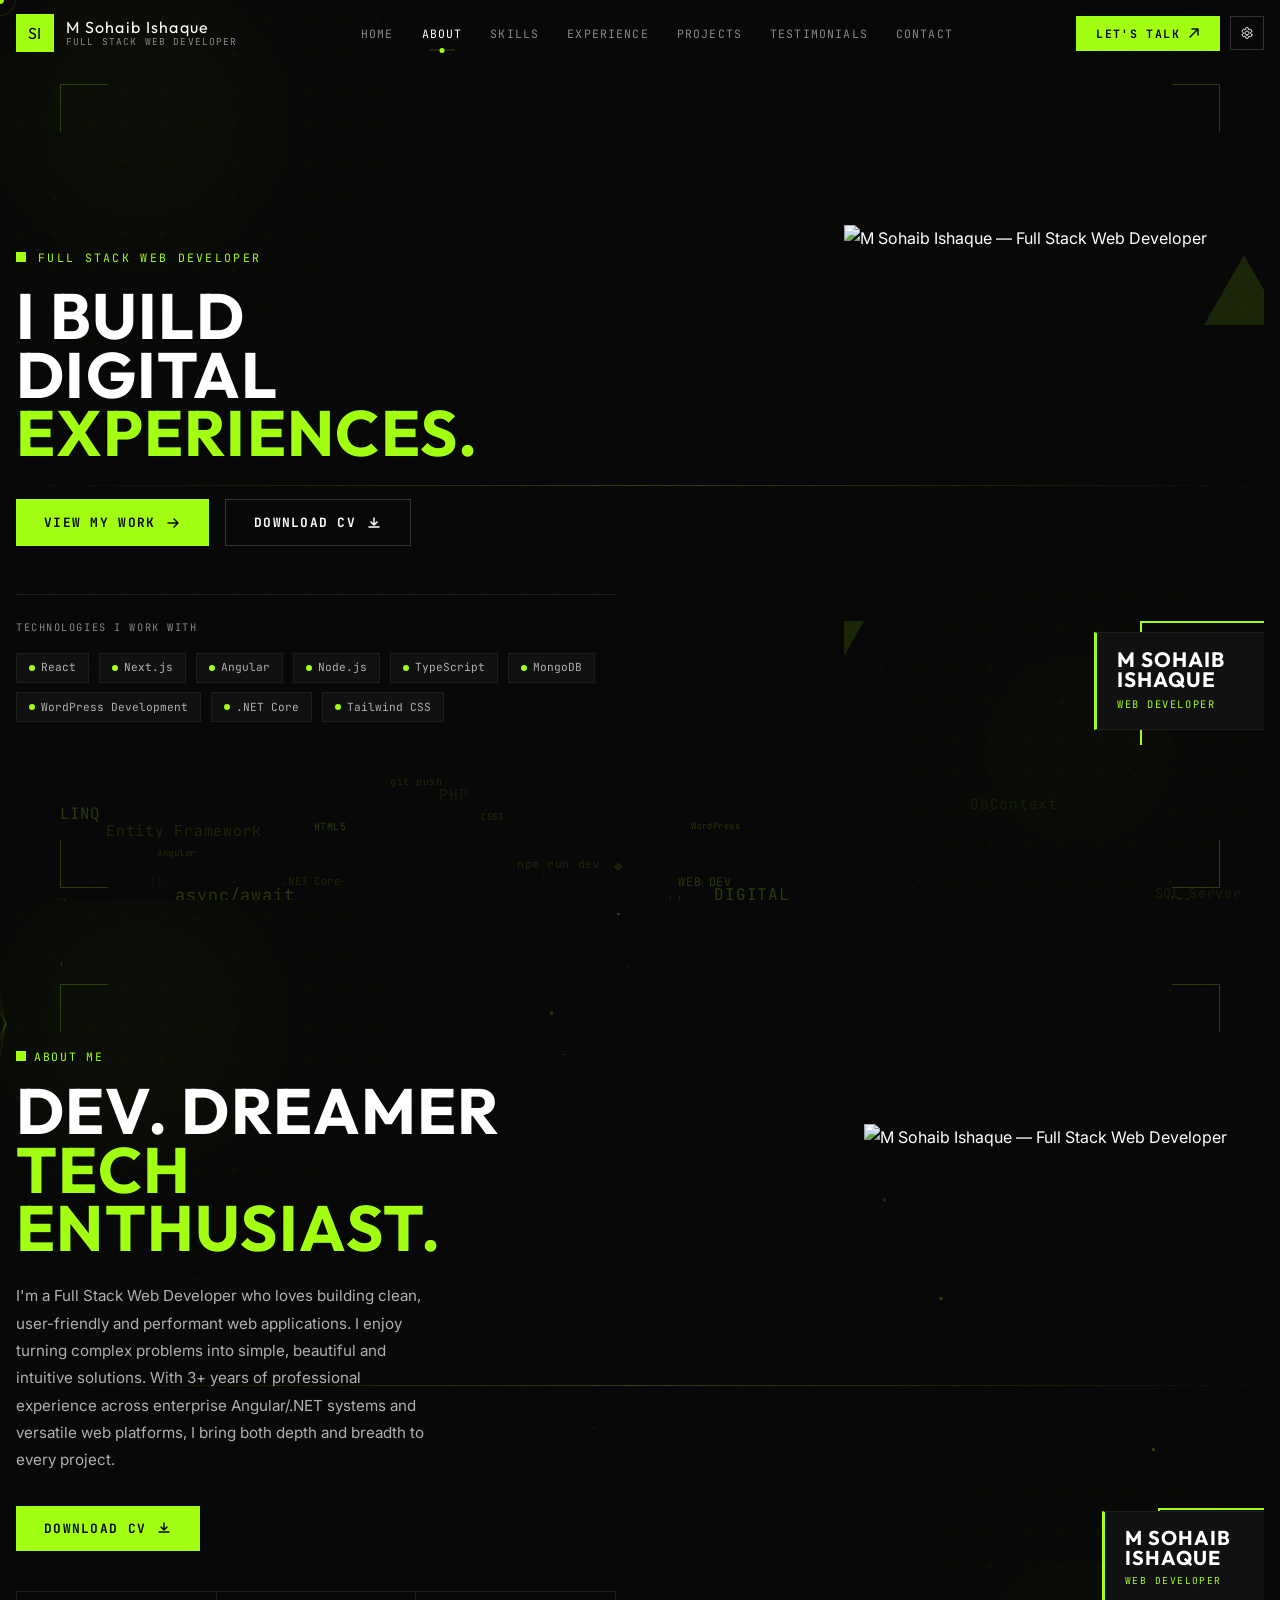
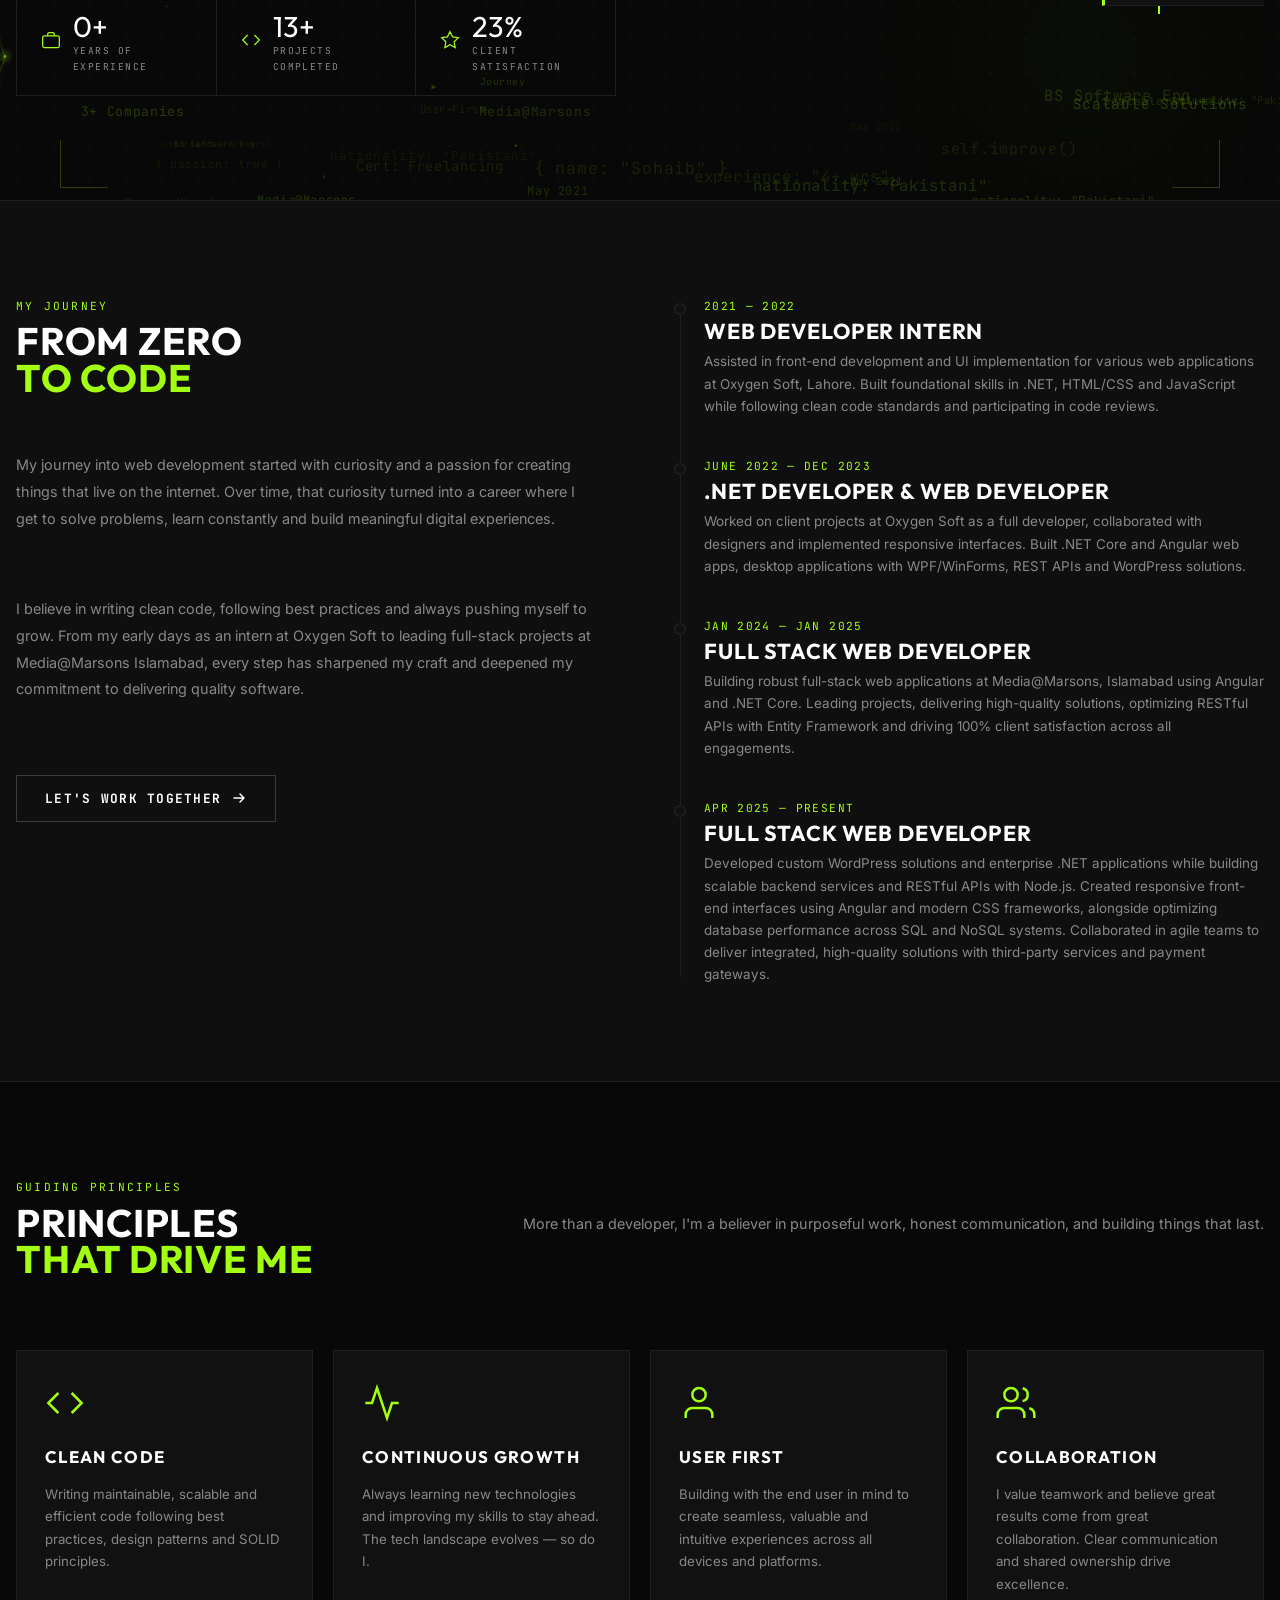
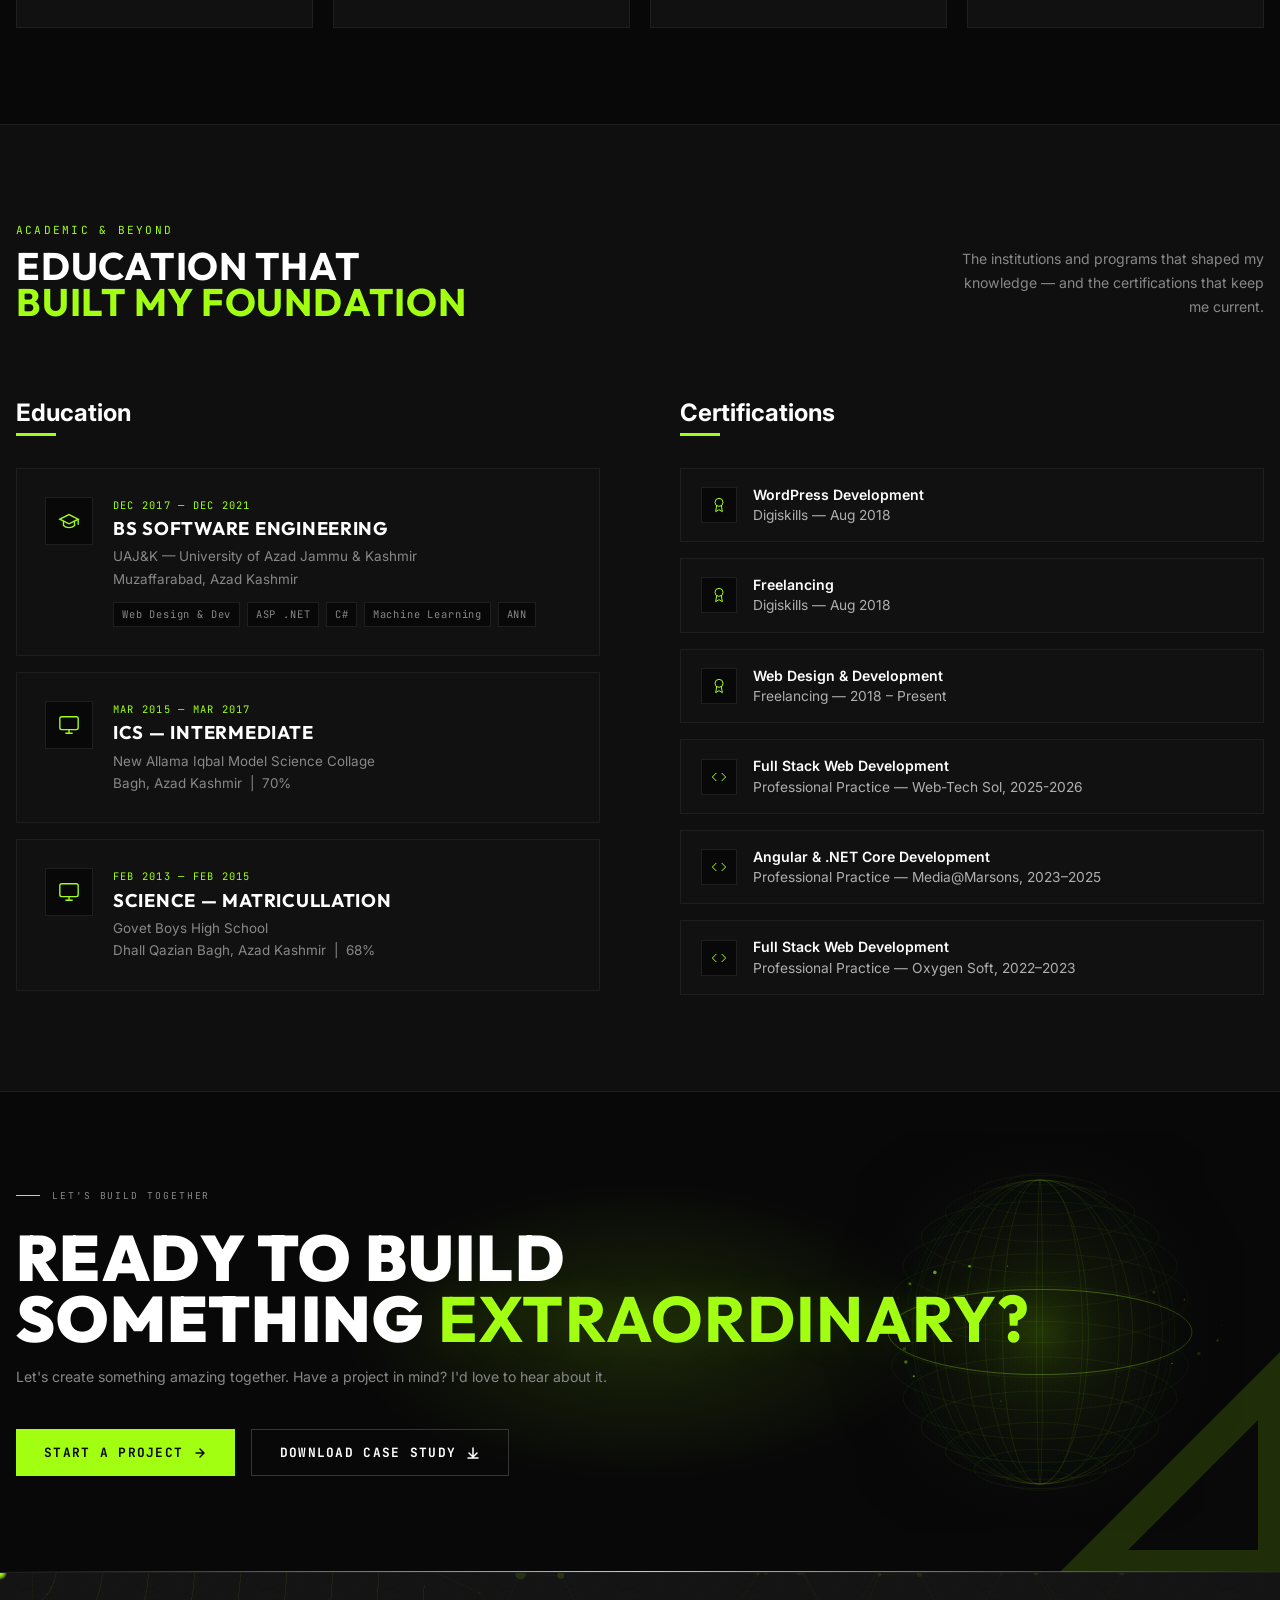
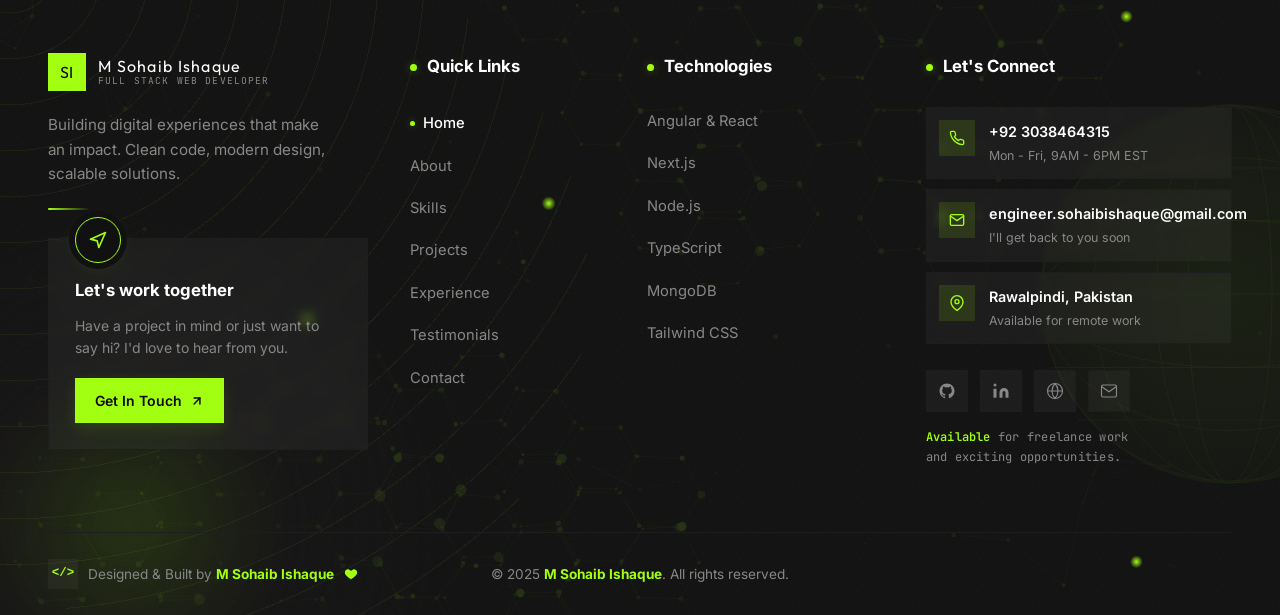
==== commit b8447002: "feat: fully custom WordPress platform with flexible content management (ACF + Elementor Pro), subscr" ====
--- a/about.html
+++ b/about.html
@@ -186,6 +186,70 @@
         </div>
       </div>
     </header>
+    
+    <section id="home" aria-label="Hero">
+      <div class="hero-grid-bg" aria-hidden="true"></div>
+      <div class="hero-glow" aria-hidden="true"></div>
+      <div class="container">
+        <div class="hero-inner">
+          <div class="hero-content">
+            <p class="hero-label" aria-hidden="true">Full Stack Web Developer</p>
+            <h1 class="hero-headline">
+              <span class="line-white glitch-word" data-orig="I BUILD">I BUILD</span>
+              <span class="line-white glitch-word" data-orig="DIGITAL">DIGITAL</span>
+              <span class="line-accent glitch-word" data-orig="EXPERIENCES.">EXPERIENCES.</span>
+            </h1>
+            <p class="hero-sub" data-text="I craft fast, responsive and scalable web applications with modern technologies and clean code."></p>
+            <div class="hero-btns">
+              <a href="projects.html" class="btn btn-primary"> View My Work <svg width="16" height="16" viewBox="0 0 16 16" fill="none" aria-hidden="true">
+                  <path d="M3 8h10M9 4l4 4-4 4" stroke="currentColor" stroke-width="1.5" stroke-linecap="round" stroke-linejoin="round" />
+                </svg>
+              </a>
+              <a href="./assets/Sohaib_Ishaque_CV.pdf" download class="btn btn-outline"> Download CV <svg width="16" height="16" viewBox="0 0 16 16" fill="none" aria-hidden="true">
+                  <path d="M8 3v7M5 7l3 3 3-3M3 12h10" stroke="currentColor" stroke-width="1.5" stroke-linecap="round" stroke-linejoin="round" />
+                </svg>
+              </a>
+            </div>
+            <div class="hero-tech">
+              <p class="hero-tech-label">Technologies I Work With</p>
+              <div class="tech-pills">
+                <span class="tech-pill">
+                  <span class="tech-pill-dot" aria-hidden="true"></span>React </span>
+                <span class="tech-pill">
+                  <span class="tech-pill-dot" aria-hidden="true"></span>Next.js </span>
+                <span class="tech-pill">
+                  <span class="tech-pill-dot" aria-hidden="true"></span>Angular </span>
+                <span class="tech-pill">
+                  <span class="tech-pill-dot" aria-hidden="true"></span>Node.js </span>
+                <span class="tech-pill">
+                  <span class="tech-pill-dot" aria-hidden="true"></span>TypeScript </span>
+                <span class="tech-pill">
+                  <span class="tech-pill-dot" aria-hidden="true"></span>MongoDB </span>
+                <span class="tech-pill">
+                  <span class="tech-pill-dot" aria-hidden="true"></span>WordPress Development </span>
+                <span class="tech-pill">
+                  <span class="tech-pill-dot" aria-hidden="true"></span>.NET Core </span>
+                <span class="tech-pill">
+                  <span class="tech-pill-dot" aria-hidden="true"></span>Tailwind CSS </span>
+              </div>
+            </div>
+          </div>
+          <div class="hero-visual">
+            <div class="hero-img-wrap">
+              <div class="hero-img-bg" aria-hidden="true"></div>
+              <img src="https://res.cloudinary.com/dpx3gst4q/image/upload/v1782291640/hero-image_at3qta.png" alt="M Sohaib Ishaque — Full Stack Web Developer" class="hero-img" loading="eager" />
+              <div class="hero-img-accent" aria-hidden="true"></div>
+              <div class="hero-name-card" aria-label="Developer info">
+                <h3>M Sohaib <br />Ishaque </h3>
+                <p>Web Developer</p>
+              </div>
+              <div class="geo-tri geo-tri-1" aria-hidden="true"></div>
+              <div class="geo-tri geo-tri-2" aria-hidden="true"></div>
+            </div>
+          </div>
+        </div>
+      </div>
+    </section>
     <section class="about-hero" id="about-hero" aria-label="About hero">
       <div class="about-hero-bg" aria-hidden="true"></div>
       <div class="container">
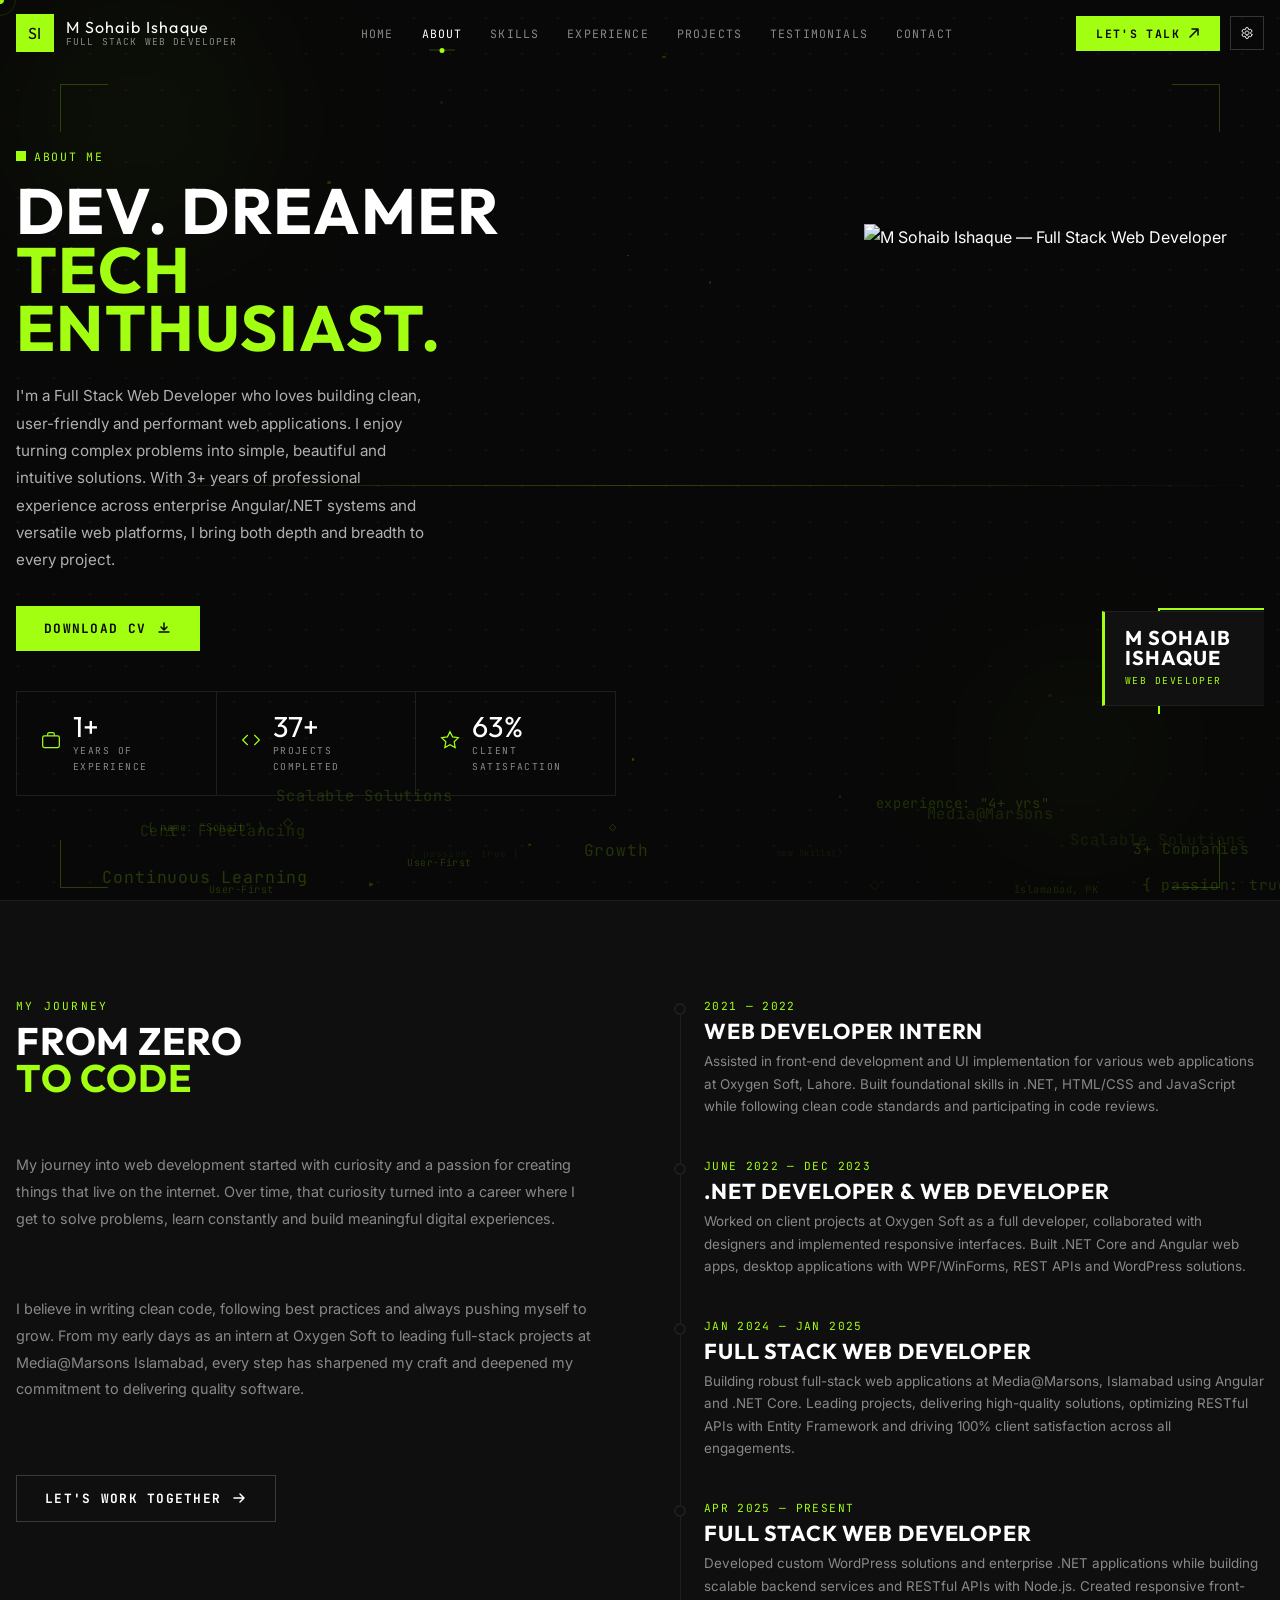
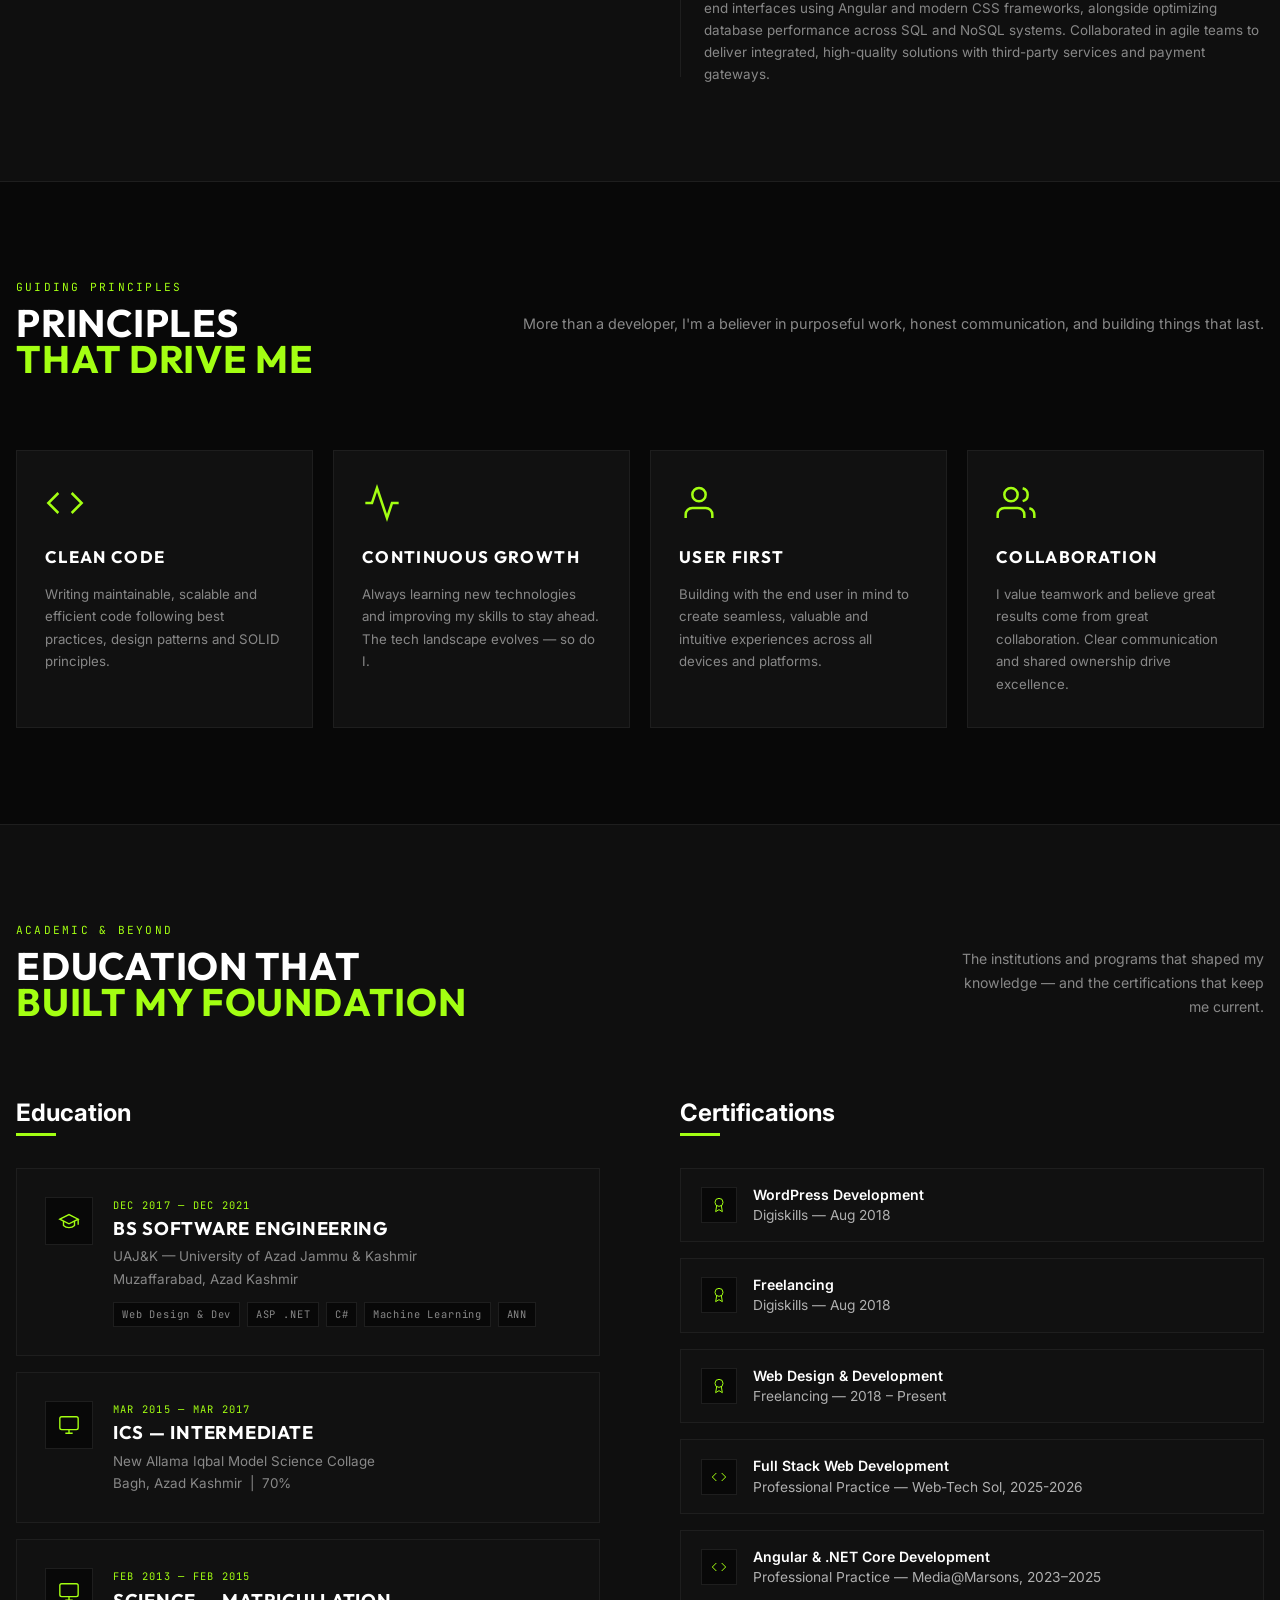
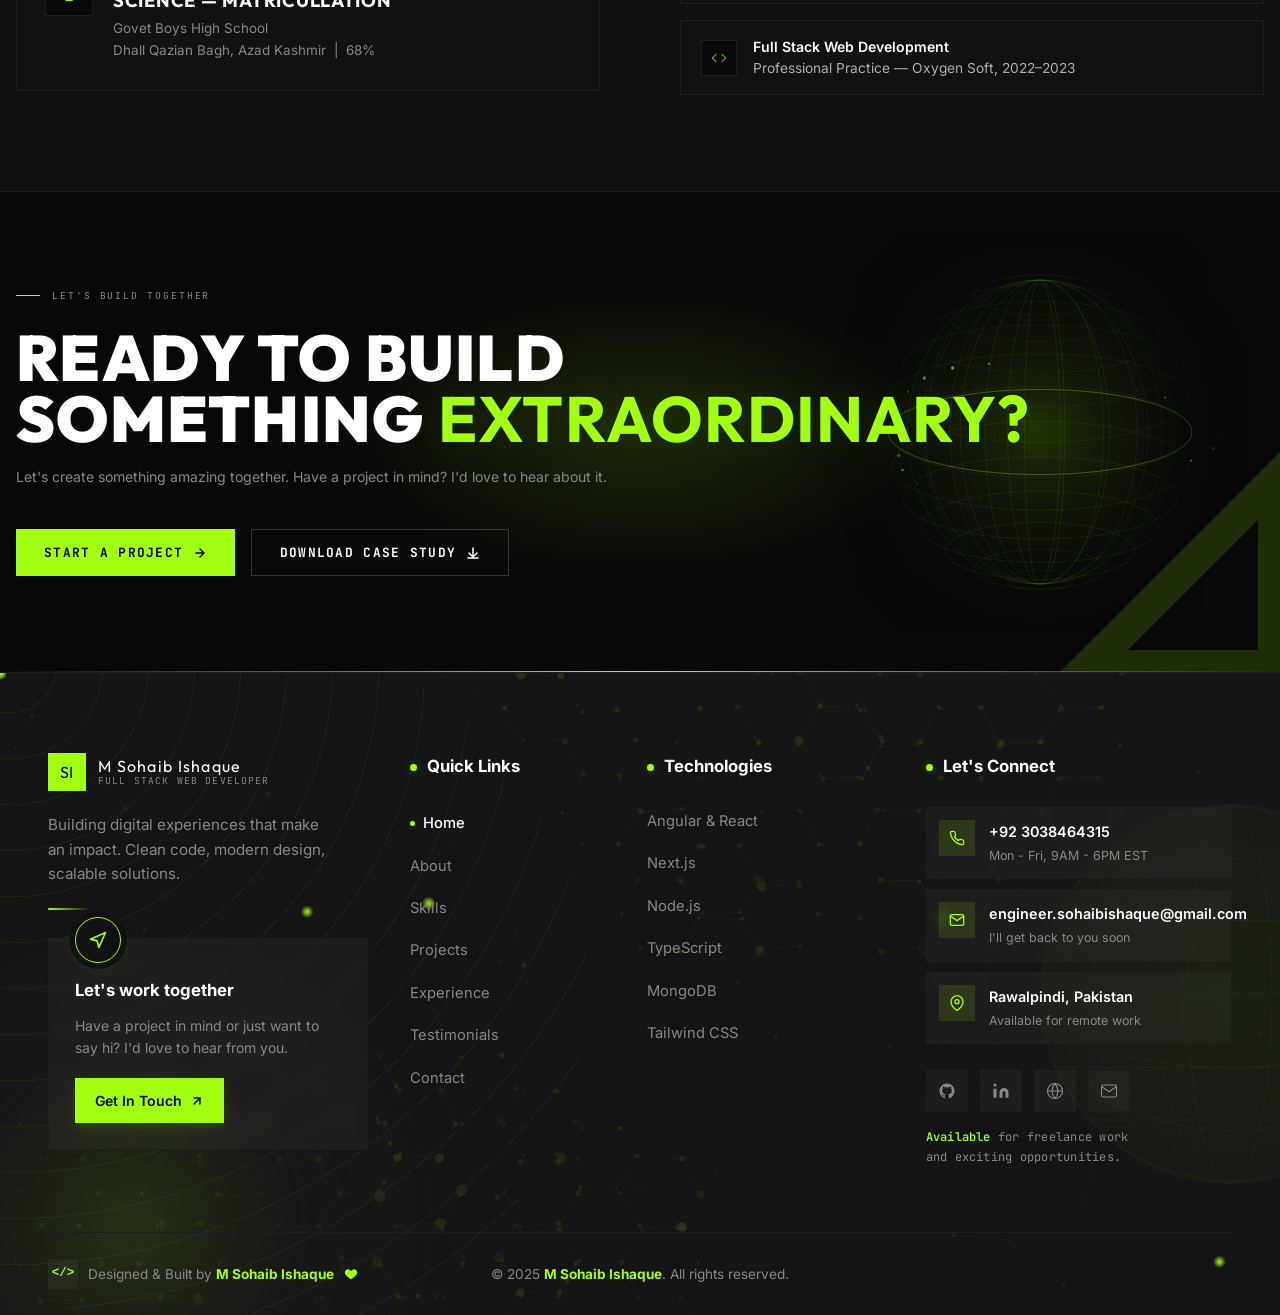
==== commit 7e31cb6b: "feat: fully custom WordPress platform with flexible content management (ACF + Elementor Pro), subscr" ====
--- a/about.html
+++ b/about.html
@@ -186,70 +186,6 @@
         </div>
       </div>
     </header>
-    
-    <section id="home" aria-label="Hero">
-      <div class="hero-grid-bg" aria-hidden="true"></div>
-      <div class="hero-glow" aria-hidden="true"></div>
-      <div class="container">
-        <div class="hero-inner">
-          <div class="hero-content">
-            <p class="hero-label" aria-hidden="true">Full Stack Web Developer</p>
-            <h1 class="hero-headline">
-              <span class="line-white glitch-word" data-orig="I BUILD">I BUILD</span>
-              <span class="line-white glitch-word" data-orig="DIGITAL">DIGITAL</span>
-              <span class="line-accent glitch-word" data-orig="EXPERIENCES.">EXPERIENCES.</span>
-            </h1>
-            <p class="hero-sub" data-text="I craft fast, responsive and scalable web applications with modern technologies and clean code."></p>
-            <div class="hero-btns">
-              <a href="projects.html" class="btn btn-primary"> View My Work <svg width="16" height="16" viewBox="0 0 16 16" fill="none" aria-hidden="true">
-                  <path d="M3 8h10M9 4l4 4-4 4" stroke="currentColor" stroke-width="1.5" stroke-linecap="round" stroke-linejoin="round" />
-                </svg>
-              </a>
-              <a href="./assets/Sohaib_Ishaque_CV.pdf" download class="btn btn-outline"> Download CV <svg width="16" height="16" viewBox="0 0 16 16" fill="none" aria-hidden="true">
-                  <path d="M8 3v7M5 7l3 3 3-3M3 12h10" stroke="currentColor" stroke-width="1.5" stroke-linecap="round" stroke-linejoin="round" />
-                </svg>
-              </a>
-            </div>
-            <div class="hero-tech">
-              <p class="hero-tech-label">Technologies I Work With</p>
-              <div class="tech-pills">
-                <span class="tech-pill">
-                  <span class="tech-pill-dot" aria-hidden="true"></span>React </span>
-                <span class="tech-pill">
-                  <span class="tech-pill-dot" aria-hidden="true"></span>Next.js </span>
-                <span class="tech-pill">
-                  <span class="tech-pill-dot" aria-hidden="true"></span>Angular </span>
-                <span class="tech-pill">
-                  <span class="tech-pill-dot" aria-hidden="true"></span>Node.js </span>
-                <span class="tech-pill">
-                  <span class="tech-pill-dot" aria-hidden="true"></span>TypeScript </span>
-                <span class="tech-pill">
-                  <span class="tech-pill-dot" aria-hidden="true"></span>MongoDB </span>
-                <span class="tech-pill">
-                  <span class="tech-pill-dot" aria-hidden="true"></span>WordPress Development </span>
-                <span class="tech-pill">
-                  <span class="tech-pill-dot" aria-hidden="true"></span>.NET Core </span>
-                <span class="tech-pill">
-                  <span class="tech-pill-dot" aria-hidden="true"></span>Tailwind CSS </span>
-              </div>
-            </div>
-          </div>
-          <div class="hero-visual">
-            <div class="hero-img-wrap">
-              <div class="hero-img-bg" aria-hidden="true"></div>
-              <img src="https://res.cloudinary.com/dpx3gst4q/image/upload/v1782291640/hero-image_at3qta.png" alt="M Sohaib Ishaque — Full Stack Web Developer" class="hero-img" loading="eager" />
-              <div class="hero-img-accent" aria-hidden="true"></div>
-              <div class="hero-name-card" aria-label="Developer info">
-                <h3>M Sohaib <br />Ishaque </h3>
-                <p>Web Developer</p>
-              </div>
-              <div class="geo-tri geo-tri-1" aria-hidden="true"></div>
-              <div class="geo-tri geo-tri-2" aria-hidden="true"></div>
-            </div>
-          </div>
-        </div>
-      </div>
-    </section>
     <section class="about-hero" id="about-hero" aria-label="About hero">
       <div class="about-hero-bg" aria-hidden="true"></div>
       <div class="container">
